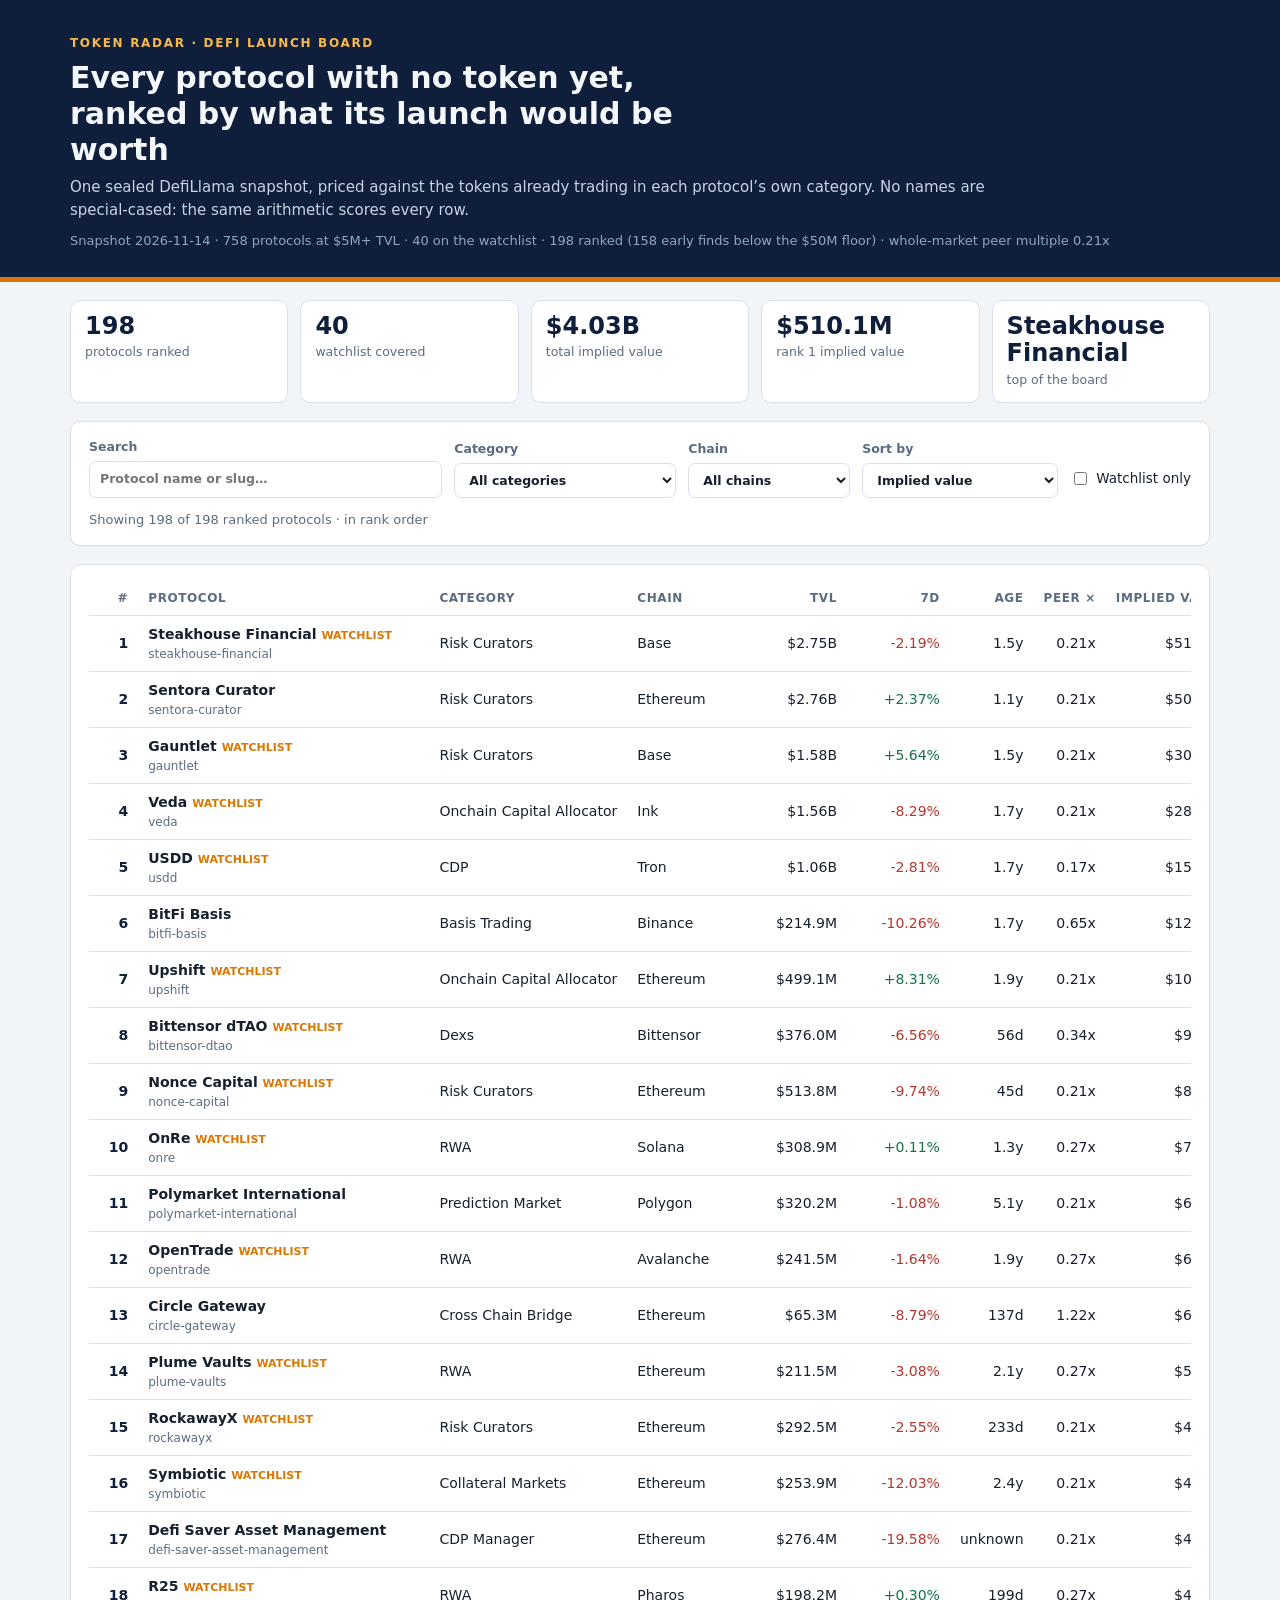
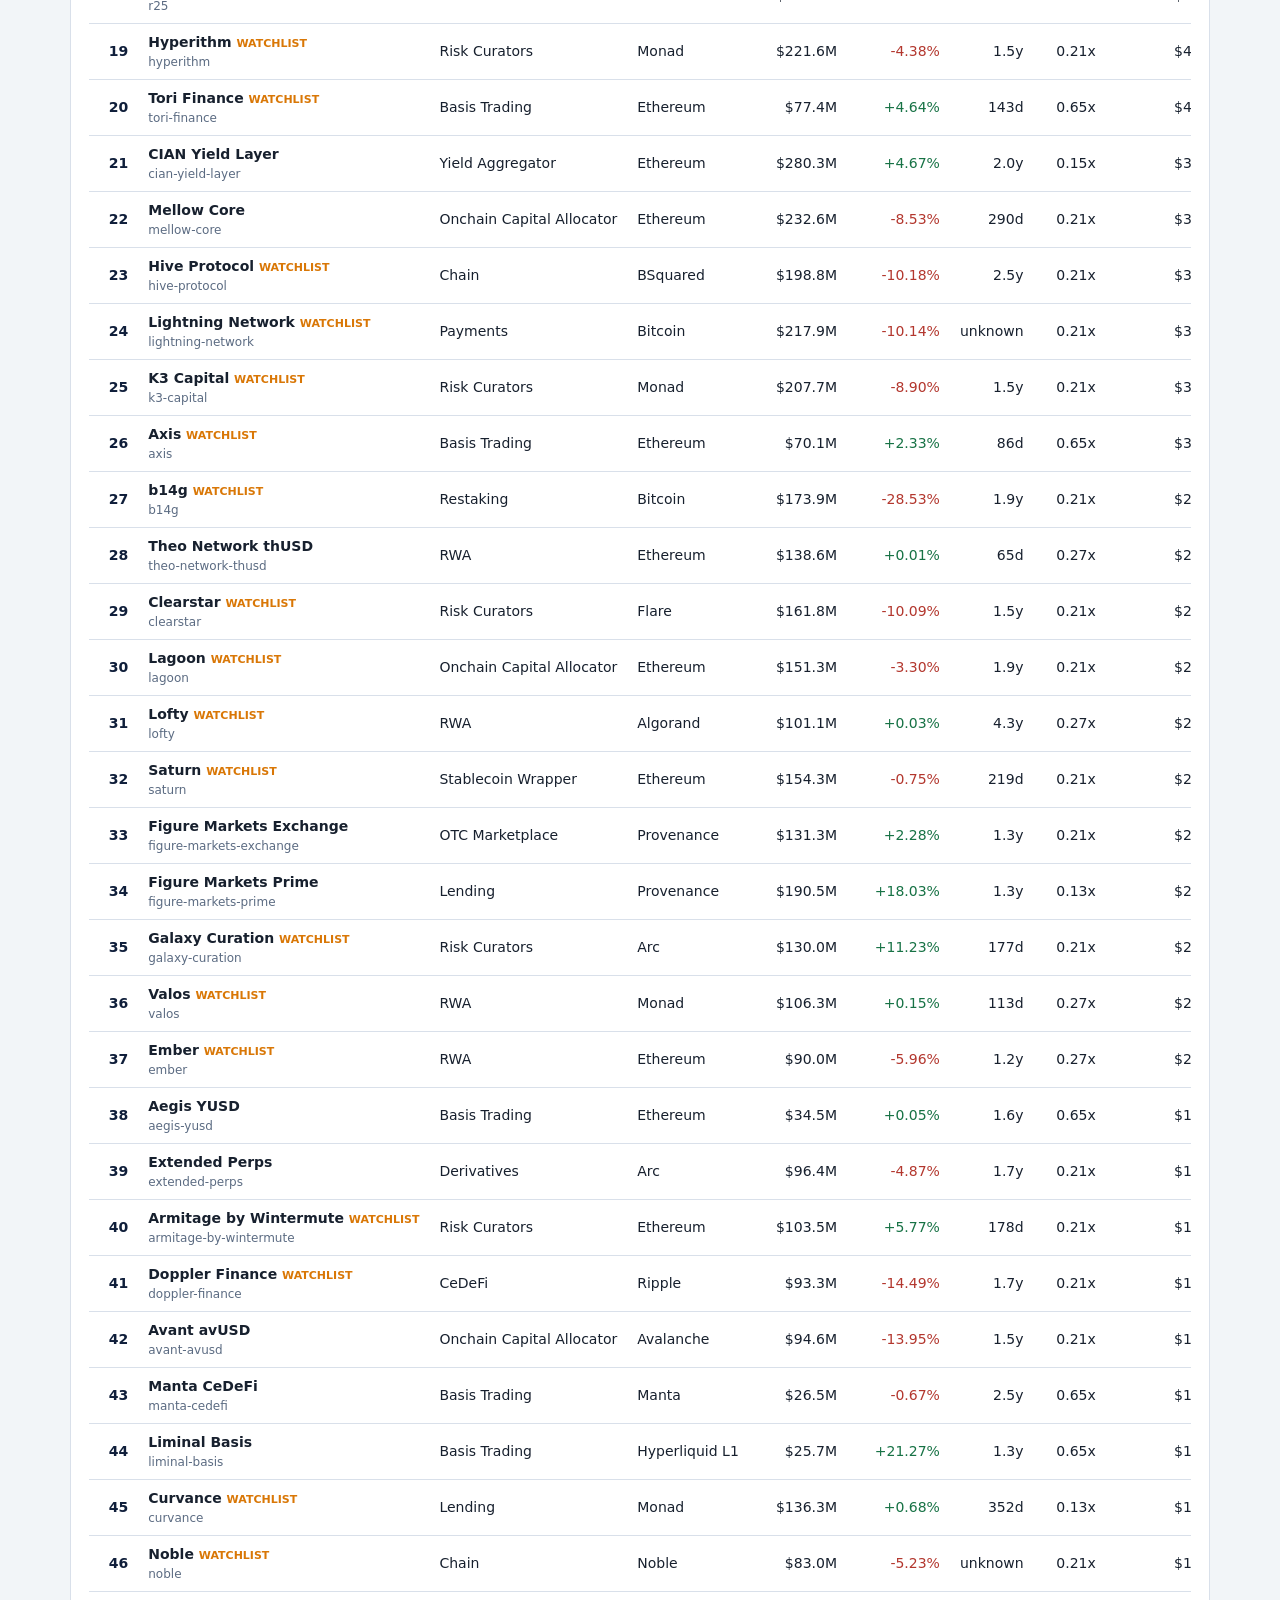
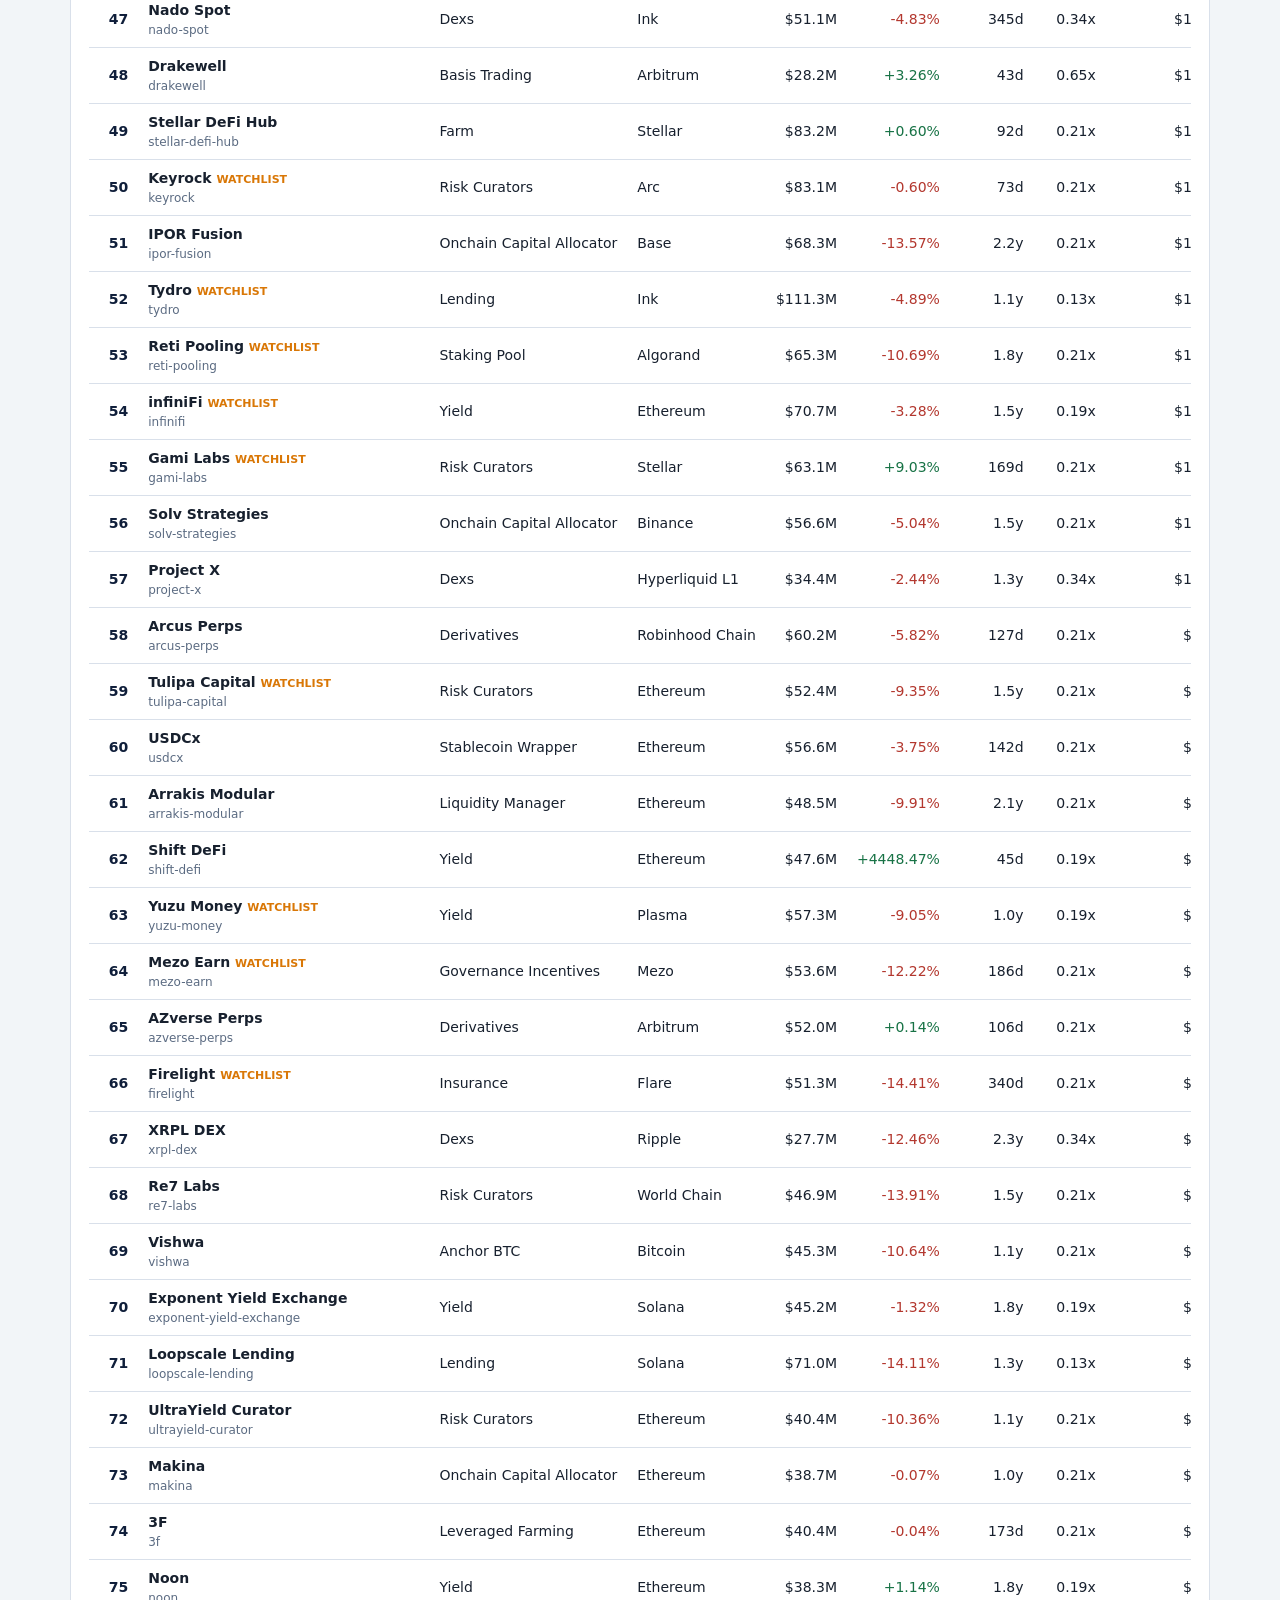
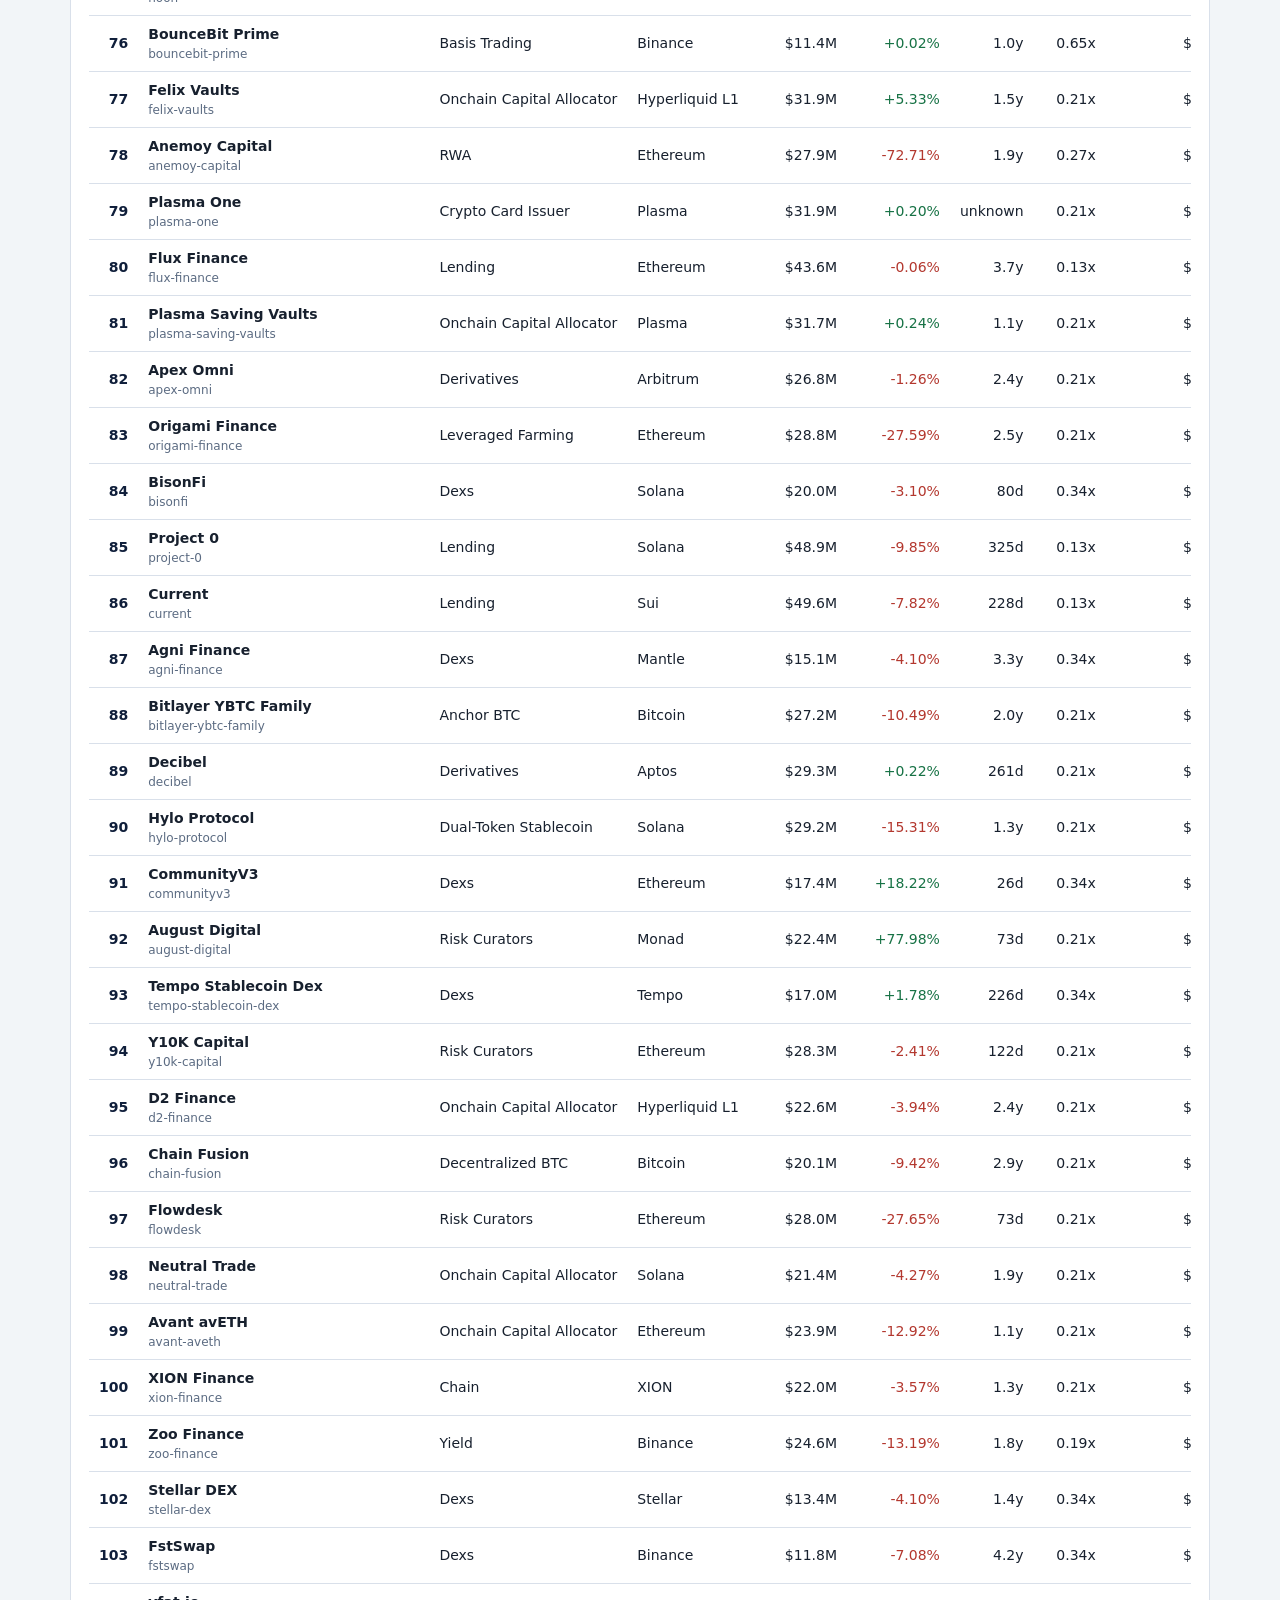
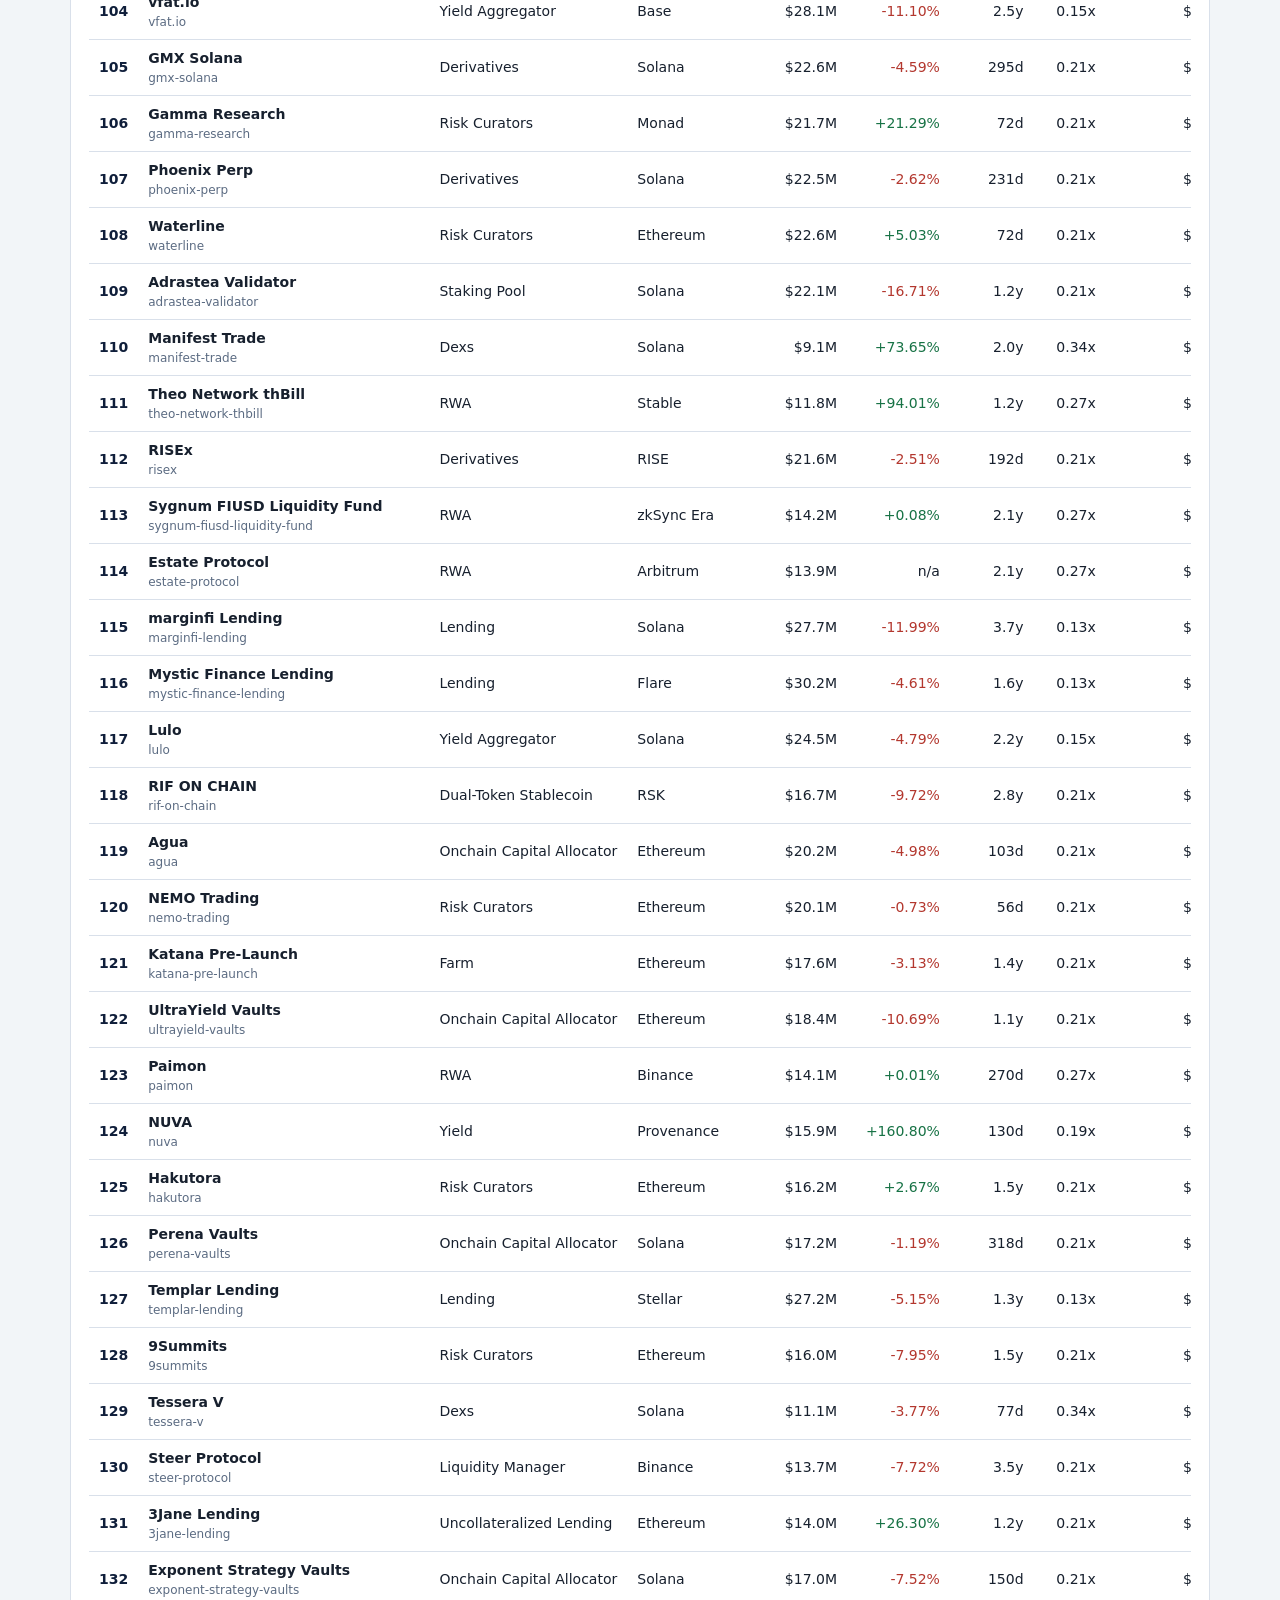
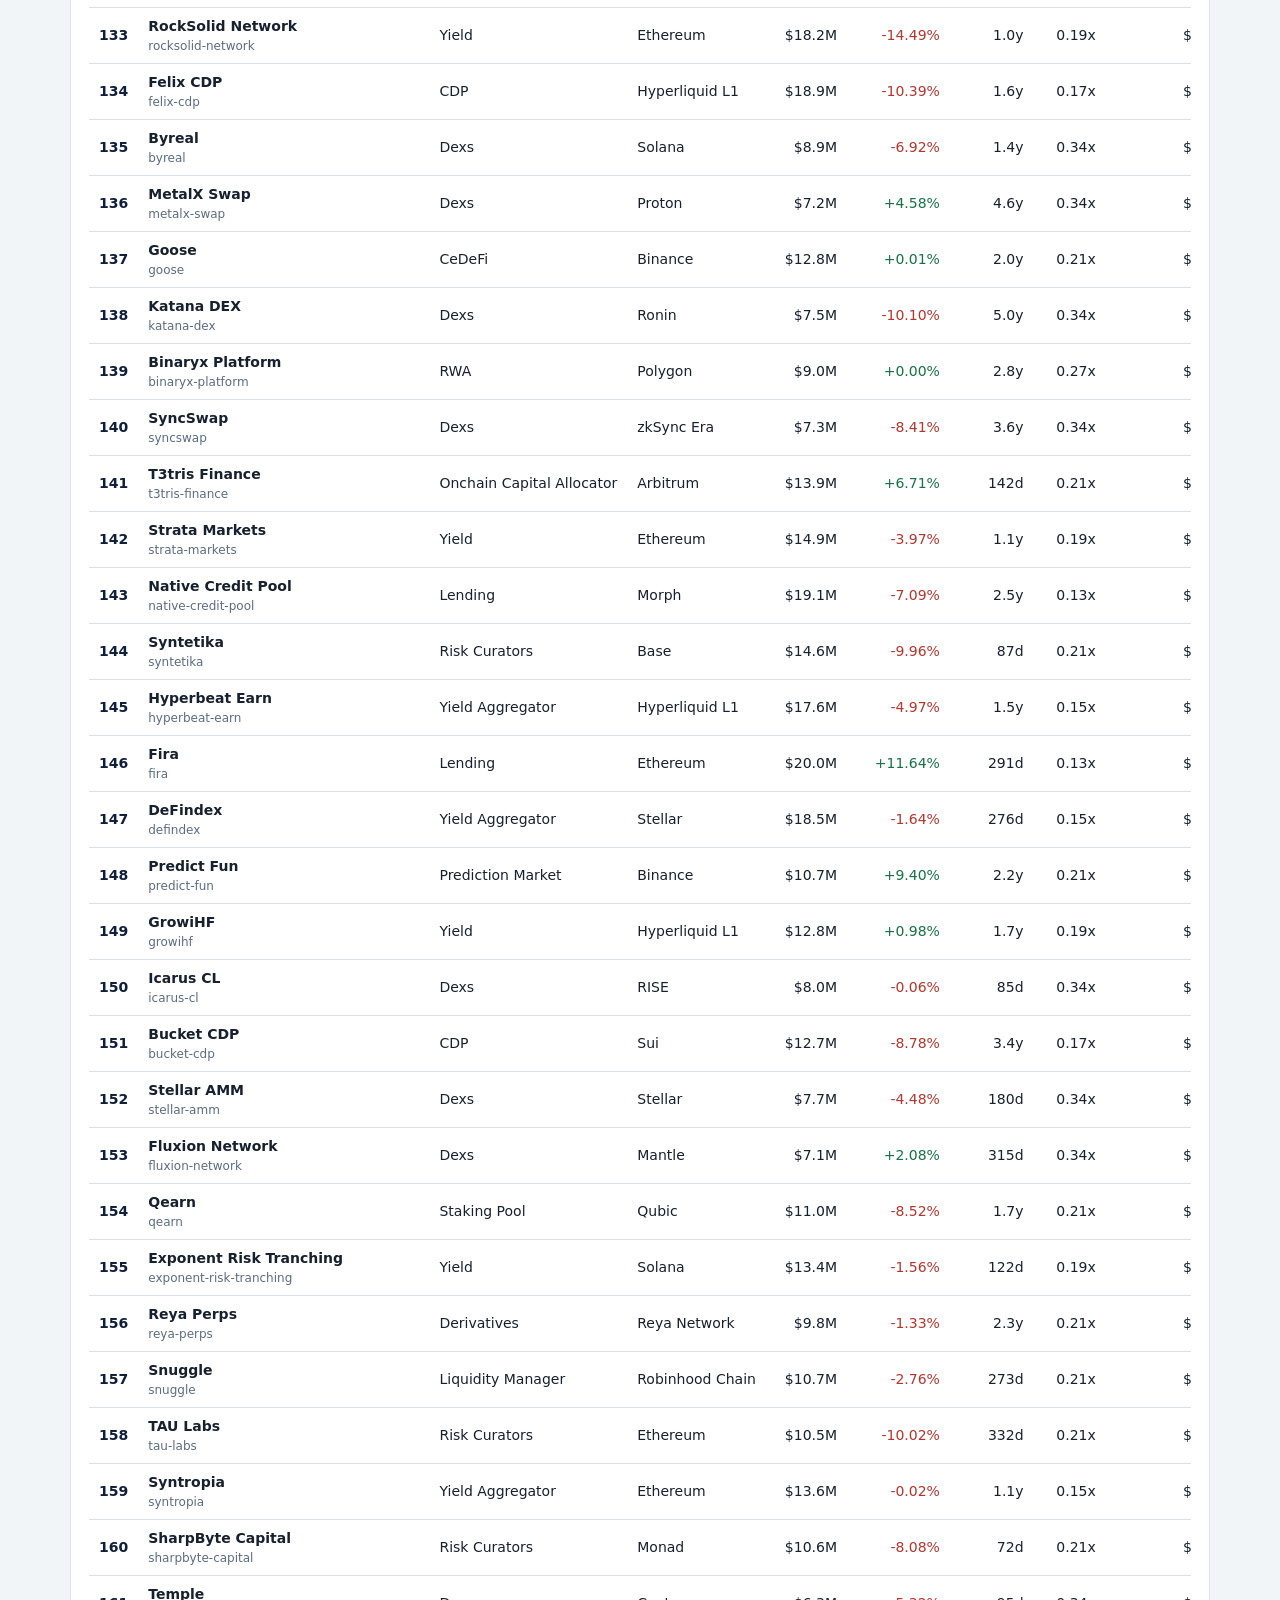
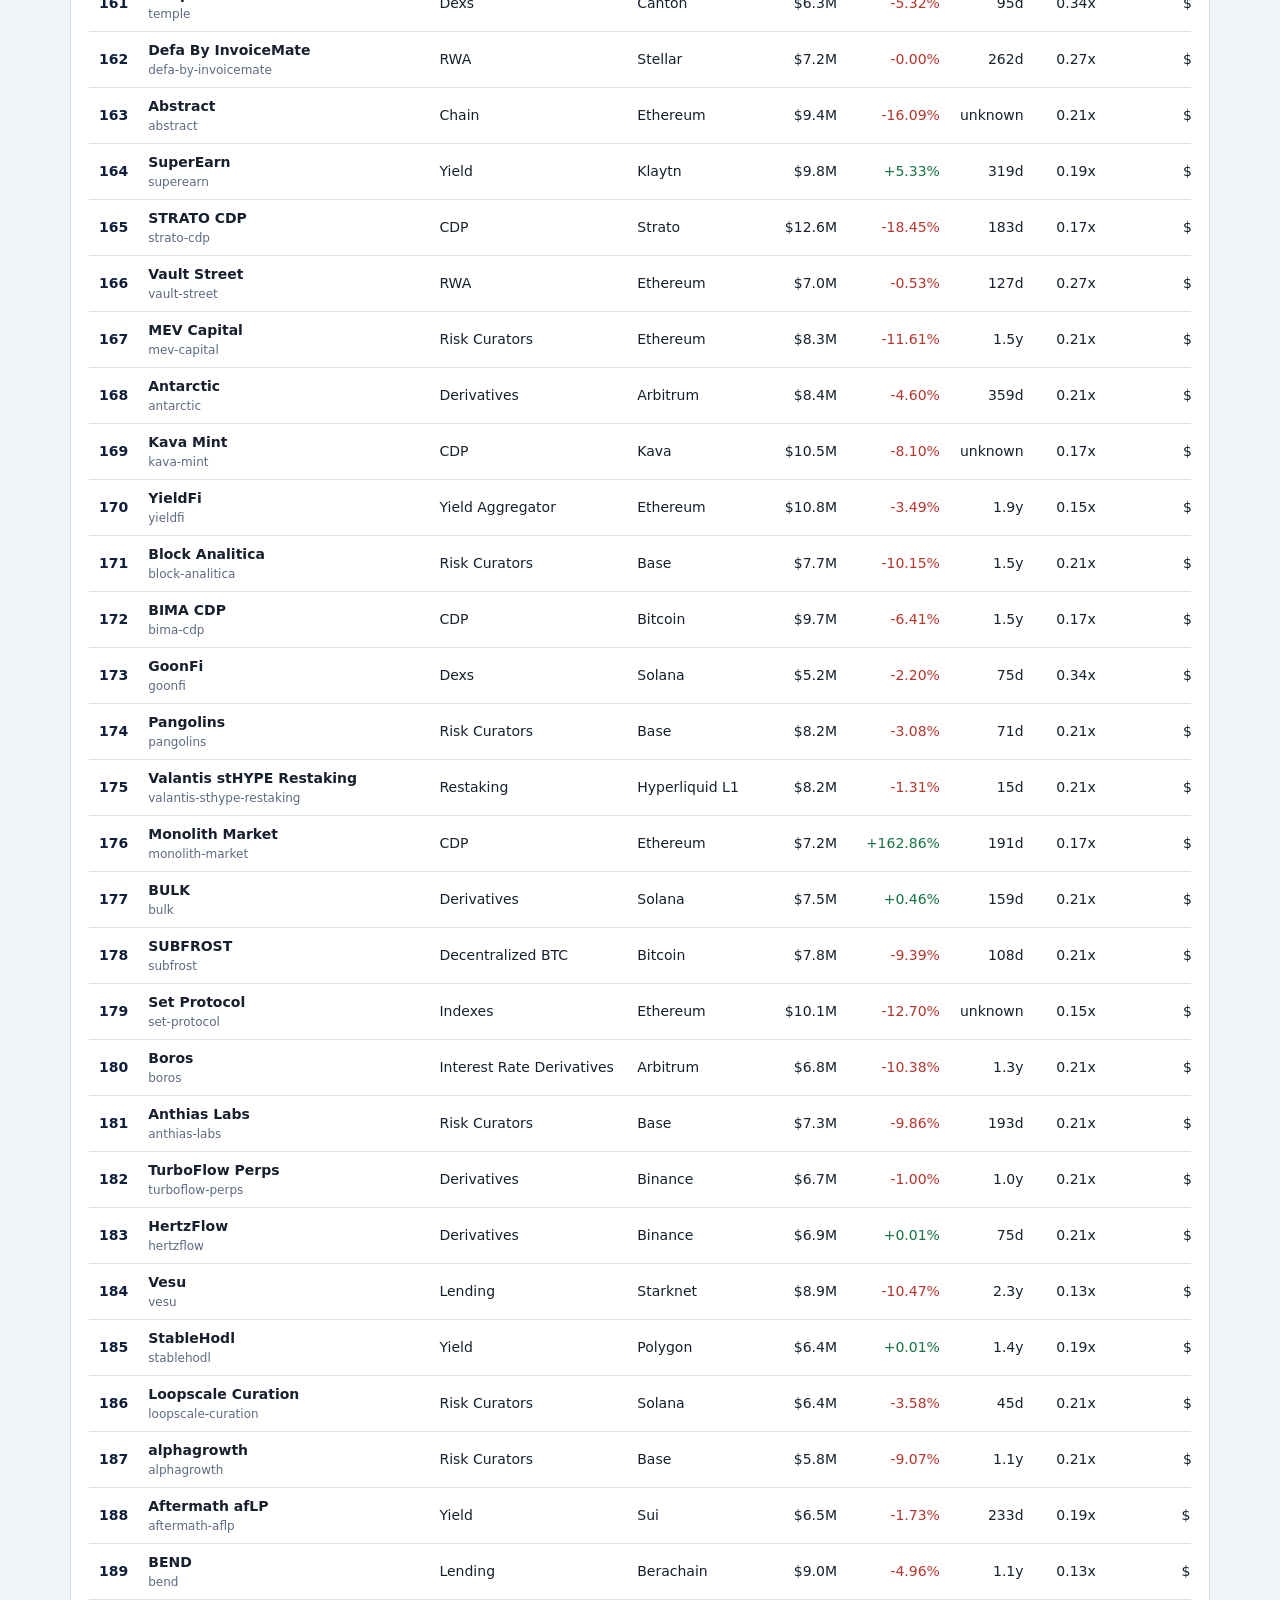
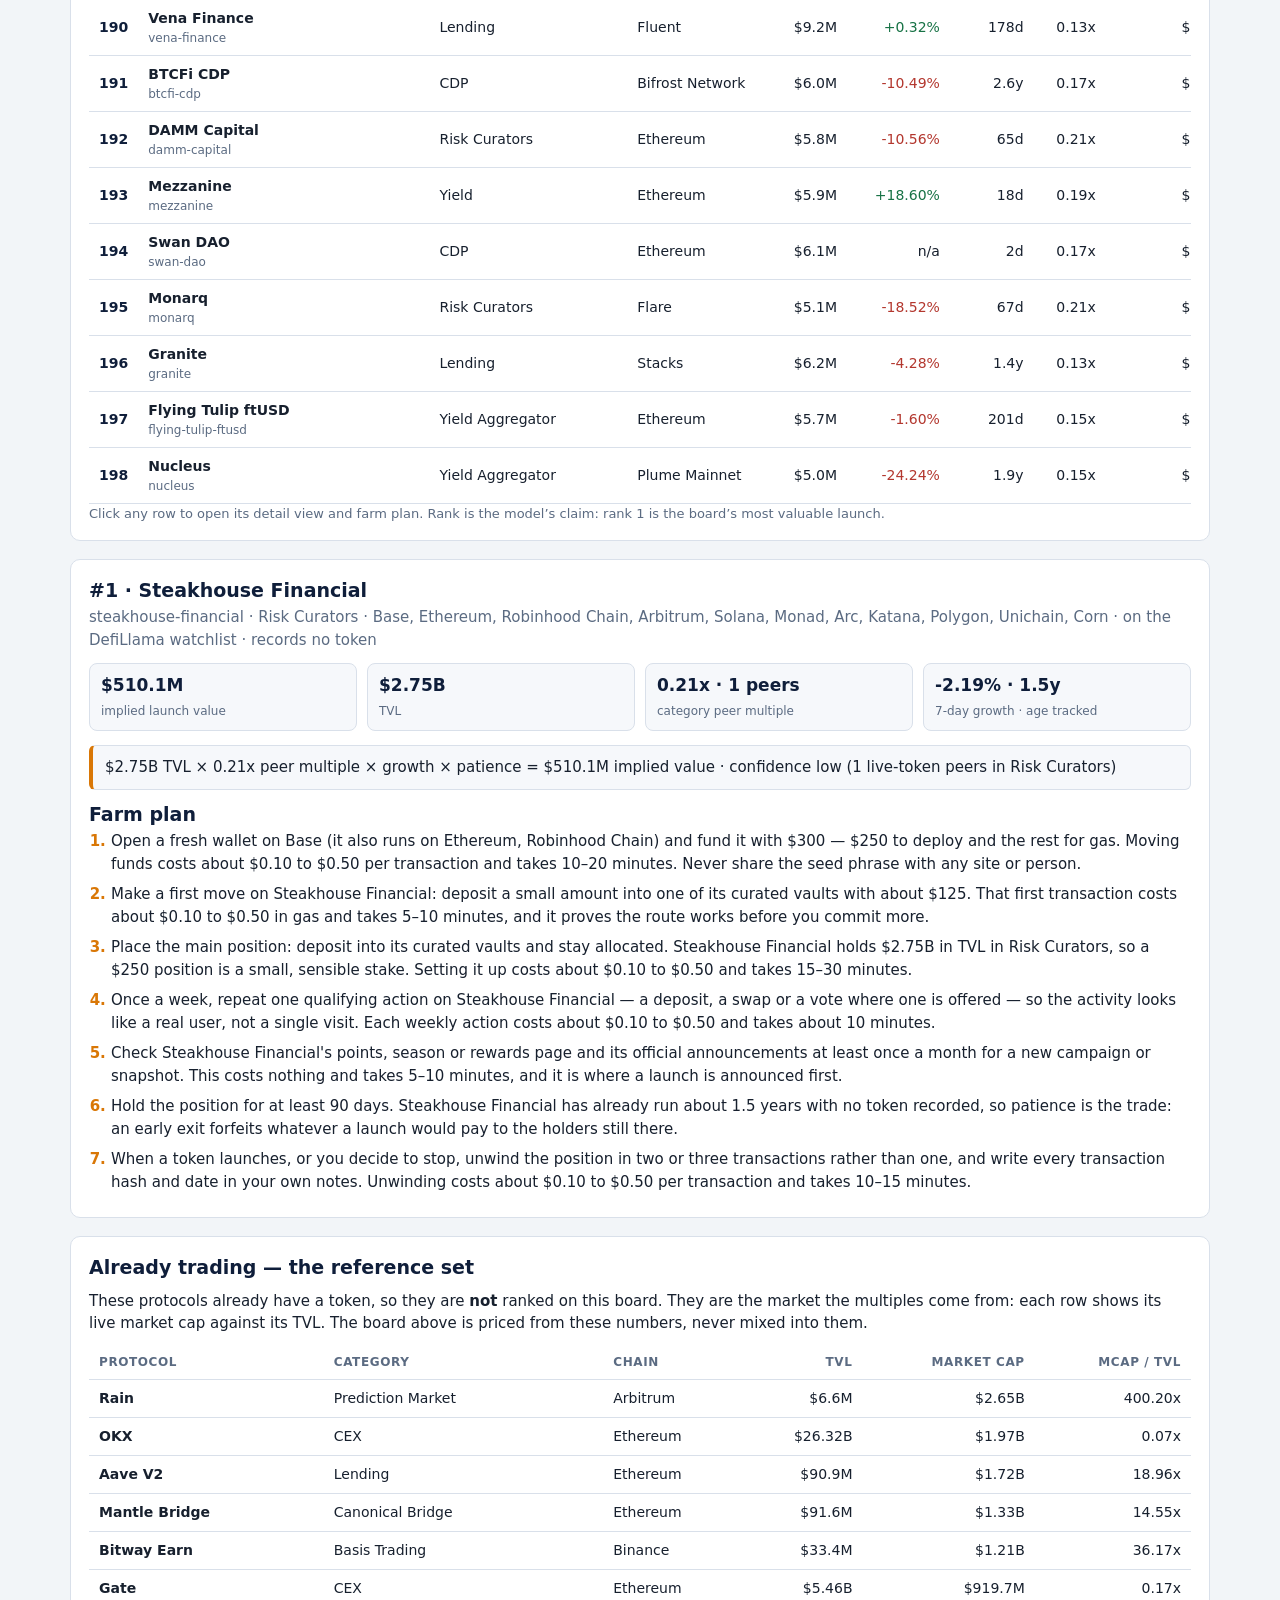
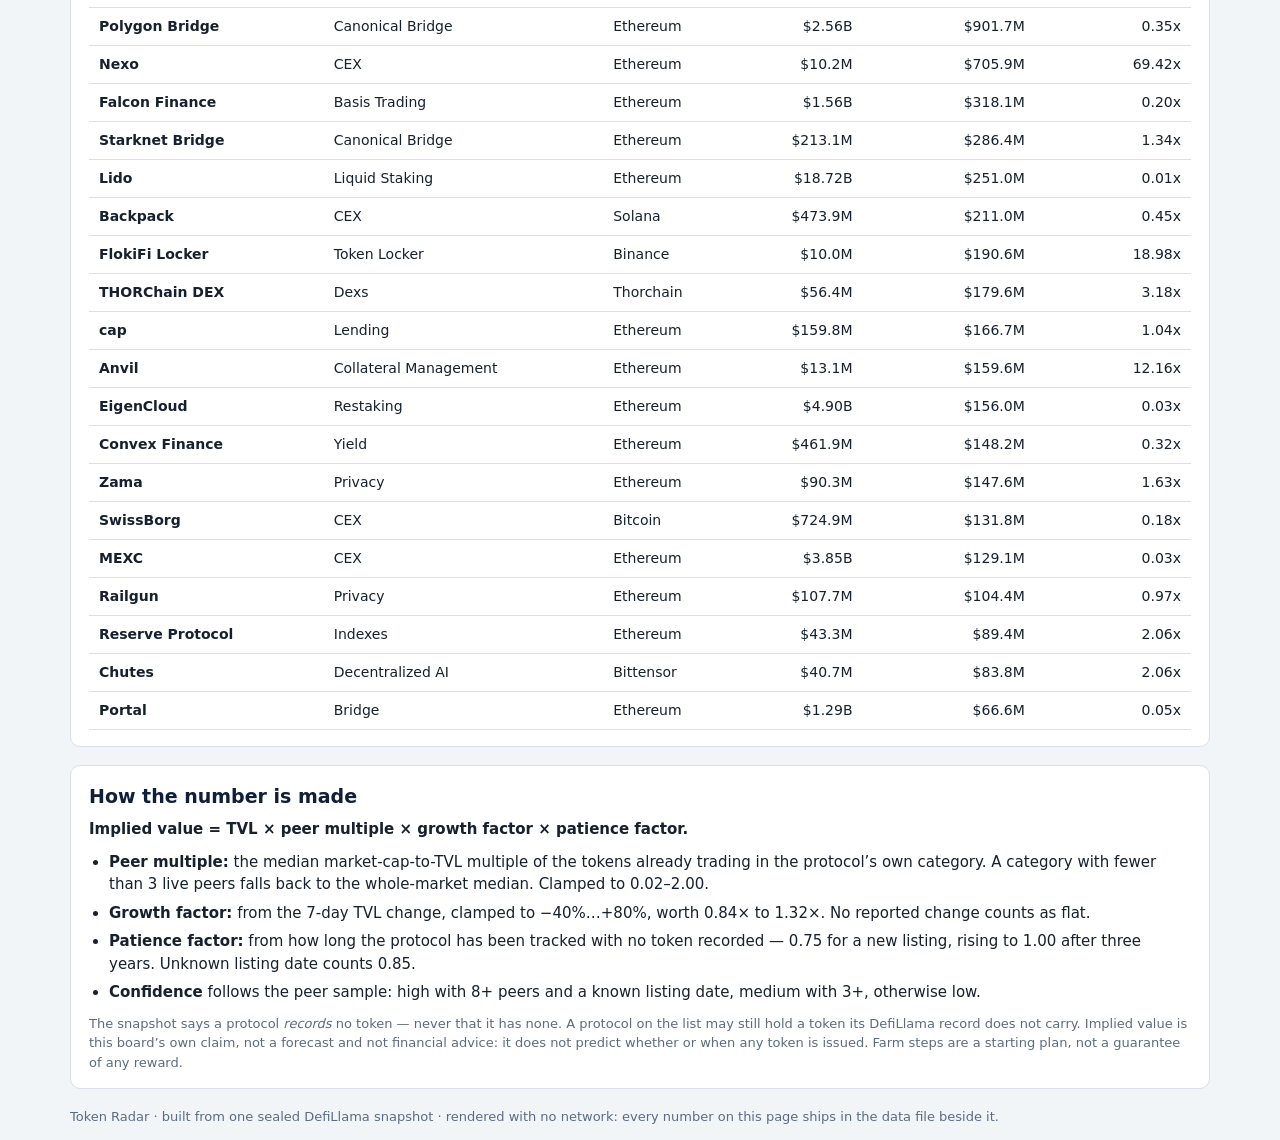
==== dashboard-single.html @ 037629e5 "Token Radar: add single-file dashboard for screenshots Reads the sealed DefiLlama snapshot, prices e" ====
<!doctype html>
<html lang="en">
<head>
<meta charset="utf-8">
<meta name="viewport" content="width=device-width, initial-scale=1">
<title>Token Radar — pre-token protocols ranked by implied launch value</title>
<style>
/* Token Radar: a light, dense, scannable board. One palette, one type scale. */
:root {
  --navy: #0f1e3a;
  --navy-soft: #1b325e;
  --amber: #d97706;
  --amber-soft: #fdf0d8;
  --ink: #17202e;
  --muted: #5b6b82;
  --line: #d9e0ea;
  --bg: #f2f5f8;
  --card: #ffffff;
  --good: #177245;
  --bad: #b3372e;
  --chip: #e8eef5;
}

* { box-sizing: border-box; }
body {
  margin: 0;
  background: var(--bg);
  color: var(--ink);
  font: 15px/1.5 system-ui, -apple-system, "Segoe UI", Roboto, sans-serif;
}
.wrap { max-width: 1180px; margin: 0 auto; padding: 0 20px; }

.top {
  background: var(--navy);
  color: #f4f7fb;
  padding: 34px 0 26px;
  border-bottom: 5px solid var(--amber);
}
.kicker {
  margin: 0 0 8px;
  color: #f5b94c;
  font-size: 12px;
  font-weight: 700;
  letter-spacing: 0.14em;
}
.top h1 { margin: 0 0 8px; font-size: 30px; line-height: 1.2; max-width: 22em; }
.lede { margin: 0 0 10px; color: #c7d3e4; max-width: 62em; }
.meta { margin: 0; color: #93a6c0; font-size: 13px; }

.stats {
  display: grid;
  grid-template-columns: repeat(5, 1fr);
  gap: 12px;
  margin: 18px 0;
}
.stat {
  background: var(--card);
  border: 1px solid var(--line);
  border-radius: 10px;
  padding: 12px 14px;
}
.stat b { display: block; font-size: 24px; line-height: 1.15; color: var(--navy); }
.stat span { color: var(--muted); font-size: 12.5px; }

.panel {
  background: var(--card);
  border: 1px solid var(--line);
  border-radius: 10px;
  padding: 16px 18px;
  margin: 0 0 18px;
}
.panel h2 { margin: 0 0 8px; font-size: 19px; color: var(--navy); }
.panel p { margin: 0 0 10px; }
.panel p:last-child { margin-bottom: 0; }

.controls {
  display: flex;
  flex-wrap: wrap;
  gap: 12px;
  align-items: flex-end;
}
.field { display: flex; flex-direction: column; gap: 4px; font-size: 12.5px; font-weight: 600; color: var(--muted); }
.field.grow { flex: 1 1 220px; }
input[type="search"], select {
  font: inherit;
  color: var(--ink);
  background: #fff;
  border: 1px solid var(--line);
  border-radius: 7px;
  padding: 8px 10px;
}
input[type="search"]:focus, select:focus { outline: 2px solid var(--amber); outline-offset: 1px; }
.check { display: flex; gap: 6px; align-items: center; font-size: 13.5px; padding-bottom: 9px; }
.count { flex-basis: 100%; margin: 0; color: var(--muted); font-size: 13px; }

.table-scroll { overflow-x: auto; }
table { border-collapse: collapse; width: 100%; font-size: 14px; }
th, td { padding: 8px 10px; border-bottom: 1px solid var(--line); text-align: left; white-space: nowrap; }
th { color: var(--muted); font-size: 12px; text-transform: uppercase; letter-spacing: 0.05em; }
th.num, td.num { text-align: right; font-variant-numeric: tabular-nums; }
td.num { font-variant-numeric: tabular-nums; }
tbody tr { cursor: pointer; }
tbody tr:hover { background: #f6f8fb; }
tbody tr.selected { background: var(--amber-soft); }
tbody tr.selected td:first-child { box-shadow: inset 3px 0 0 var(--amber); }
.rank { font-weight: 700; color: var(--navy); }
.name { font-weight: 650; }
.slug { color: var(--muted); font-size: 12px; display: block; }
.watch { color: var(--amber); font-weight: 700; font-size: 11px; }
.up { color: var(--good); }
.down { color: var(--bad); }
.pill {
  display: inline-block;
  padding: 2px 8px;
  border-radius: 20px;
  font-size: 12px;
  font-weight: 650;
  background: var(--chip);
  color: var(--navy-soft);
}
.pill.high { background: #dff0e4; color: var(--good); }
.pill.low { background: #fbe9e7; color: var(--bad); }
.hint { color: var(--muted); font-size: 13px; margin: 12px 0 0; }

.detail h2 { margin-bottom: 2px; }
.detail .sub { color: var(--muted); margin-bottom: 12px; }
.kv {
  display: grid;
  grid-template-columns: repeat(4, 1fr);
  gap: 10px;
  margin: 0 0 14px;
}
.kv div { background: #f6f8fb; border: 1px solid var(--line); border-radius: 8px; padding: 9px 11px; }
.kv b { display: block; font-size: 17px; color: var(--navy); }
.kv span { color: var(--muted); font-size: 12px; }
.steps { margin: 0; padding-left: 22px; }
.steps li { margin: 0 0 8px; }
.steps li::marker { font-weight: 700; color: var(--amber); }
.formula {
  background: #f6f8fb;
  border: 1px solid var(--line);
  border-left: 4px solid var(--amber);
  border-radius: 6px;
  padding: 10px 12px;
  font-variant-numeric: tabular-nums;
}
.method ul { margin: 0 0 10px; padding-left: 20px; }
.method li { margin-bottom: 6px; }
.fine { color: var(--muted); font-size: 13px; }
footer { padding: 6px 0 26px; }
.empty { padding: 22px 0; text-align: center; color: var(--muted); }

@media (max-width: 760px) {
  .stats { grid-template-columns: repeat(2, 1fr); }
  .kv { grid-template-columns: repeat(2, 1fr); }
  .top h1 { font-size: 23px; }
}

</style>
</head>
<body>
<header class="top">
  <div class="wrap">
    <p class="kicker">TOKEN RADAR &middot; DEFI LAUNCH BOARD</p>
    <h1>Every protocol with no token yet, ranked by what its launch would be worth</h1>
    <p class="lede">One sealed DefiLlama snapshot, priced against the tokens already trading in each
    protocol&rsquo;s own category. No names are special-cased: the same arithmetic scores every row.</p>
    <p class="meta" id="meta-line">Loading the snapshot&hellip;</p>
  </div>
</header>

<main class="wrap">
  <section class="stats" id="stats" aria-label="Board summary"></section>

  <section class="panel controls" aria-label="Filter and sort the board">
    <label class="field grow">Search
      <input id="q" type="search" placeholder="Protocol name or slug&hellip;" autocomplete="off">
    </label>
    <label class="field">Category
      <select id="category"><option value="all">All categories</option></select>
    </label>
    <label class="field">Chain
      <select id="chain"><option value="all">All chains</option></select>
    </label>
    <label class="field">Sort by
      <select id="sort">
        <option value="implied">Implied value</option>
        <option value="tvl">TVL</option>
        <option value="growth">7-day growth</option>
        <option value="age">Age (tracked longest)</option>
        <option value="multiple">Peer multiple</option>
      </select>
    </label>
    <label class="check"><input id="watchlist-only" type="checkbox"> Watchlist only</label>
    <p class="count" id="count-line"></p>
  </section>

  <section class="panel">
    <div class="table-scroll">
      <table id="board">
        <thead>
          <tr>
            <th class="num">#</th>
            <th>Protocol</th>
            <th>Category</th>
            <th>Chain</th>
            <th class="num">TVL</th>
            <th class="num">7d</th>
            <th class="num">Age</th>
            <th class="num">Peer &times;</th>
            <th class="num">Implied value</th>
            <th>Confidence</th>
          </tr>
        </thead>
        <tbody id="board-body"></tbody>
      </table>
    </div>
    <p class="hint">Click any row to open its detail view and farm plan. Rank is the model&rsquo;s claim:
    rank 1 is the board&rsquo;s most valuable launch.</p>
  </section>

  <section class="panel detail" id="detail" aria-label="Protocol detail"></section>

  <section class="panel">
    <h2>Already trading &mdash; the reference set</h2>
    <p>These protocols already have a token, so they are <strong>not</strong> ranked on this board.
    They are the market the multiples come from: each row shows its live market cap against its TVL.
    The board above is priced from these numbers, never mixed into them.</p>
    <div class="table-scroll">
      <table id="live">
        <thead>
          <tr>
            <th>Protocol</th>
            <th>Category</th>
            <th>Chain</th>
            <th class="num">TVL</th>
            <th class="num">Market cap</th>
            <th class="num">Mcap / TVL</th>
          </tr>
        </thead>
        <tbody id="live-body"></tbody>
      </table>
    </div>
  </section>

  <section class="panel method">
    <h2>How the number is made</h2>
    <p><strong>Implied value = TVL &times; peer multiple &times; growth factor &times; patience factor.</strong></p>
    <ul>
      <li><strong>Peer multiple:</strong> the median market-cap-to-TVL multiple of the tokens already
      trading in the protocol&rsquo;s own category. A category with fewer than 3 live peers falls back
      to the whole-market median. Clamped to 0.02&ndash;2.00.</li>
      <li><strong>Growth factor:</strong> from the 7-day TVL change, clamped to &minus;40%…+80%,
      worth 0.84&times; to 1.32&times;. No reported change counts as flat.</li>
      <li><strong>Patience factor:</strong> from how long the protocol has been tracked with no token
      recorded — 0.75 for a new listing, rising to 1.00 after three years. Unknown listing date counts 0.85.</li>
      <li><strong>Confidence</strong> follows the peer sample: high with 8+ peers and a known listing
      date, medium with 3+, otherwise low.</li>
    </ul>
    <p class="fine">The snapshot says a protocol <em>records</em> no token — never that it has none.
    A protocol on the list may still hold a token its DefiLlama record does not carry. Implied value is
    this board&rsquo;s own claim, not a forecast and not financial advice: it does not predict whether
    or when any token is issued. Farm steps are a starting plan, not a guarantee of any reward.</p>
  </section>
</main>

<footer class="wrap fine">
  <p>Token Radar &middot; built from one sealed DefiLlama snapshot &middot; rendered with no network:
  every number on this page ships in the data file beside it.</p>
</footer>

<script>
window.RADAR = {"meta":{"as_of":"2026-11-14","floor_usd":50000000,"protocols_total":758,"watchlist_total":40,"rows_total":198,"early_total":158,"live_total":25,"total_implied_usd":4031969779,"global_multiple":0.2138},"rows":[{"slug":"steakhouse-financial","name":"Steakhouse Financial","implied_value_usd":510088864,"category":"Risk Curators","chain":"Base","chains":["Base","Ethereum","Robinhood Chain","Arbitrum","Solana","Monad","Arc","Katana","Polygon","Unichain","Corn"],"tvl_usd":2753981495,"change_7d":-2.1935,"age_days":543,"peer_multiple":0.2138,"peer_count":1,"confidence":"low","on_watchlist":true,"status":"pre-token","rank":1,"farm_steps":["Open a fresh wallet on Base (it also runs on Ethereum, Robinhood Chain) and fund it with $300 — $250 to deploy and the rest for gas. Moving funds costs about $0.10 to $0.50 per transaction and takes 10–20 minutes. Never share the seed phrase with any site or person.","Make a first move on Steakhouse Financial: deposit a small amount into one of its curated vaults with about $125. That first transaction costs about $0.10 to $0.50 in gas and takes 5–10 minutes, and it proves the route works before you commit more.","Place the main position: deposit into its curated vaults and stay allocated. Steakhouse Financial holds $2.75B in TVL in Risk Curators, so a $250 position is a small, sensible stake. Setting it up costs about $0.10 to $0.50 and takes 15–30 minutes.","Once a week, repeat one qualifying action on Steakhouse Financial — a deposit, a swap or a vote where one is offered — so the activity looks like a real user, not a single visit. Each weekly action costs about $0.10 to $0.50 and takes about 10 minutes.","Check Steakhouse Financial's points, season or rewards page and its official announcements at least once a month for a new campaign or snapshot. This costs nothing and takes 5–10 minutes, and it is where a launch is announced first.","Hold the position for at least 90 days. Steakhouse Financial has already run about 1.5 years with no token recorded, so patience is the trade: an early exit forfeits whatever a launch would pay to the holders still there.","When a token launches, or you decide to stop, unwind the position in two or three transactions rather than one, and write every transaction hash and date in your own notes. Unwinding costs about $0.10 to $0.50 per transaction and takes 10–15 minutes."]},{"slug":"sentora-curator","name":"Sentora Curator","implied_value_usd":501676554,"category":"Risk Curators","chain":"Ethereum","chains":["Ethereum","Ink","Solana","Tempo"],"tvl_usd":2757585593,"change_7d":2.3672,"age_days":407,"peer_multiple":0.2138,"peer_count":1,"confidence":"low","on_watchlist":false,"status":"pre-token","rank":2,"farm_steps":["Open a fresh wallet on Ethereum (it also runs on Ink, Solana) and fund it with $300 — $250 to deploy and the rest for gas. Moving funds costs about $3 to $9 per transaction and takes 10–20 minutes. Never share the seed phrase with any site or person.","Make a first move on Sentora Curator: deposit a small amount into one of its curated vaults with about $125. That first transaction costs about $3 to $9 in gas and takes 5–10 minutes, and it proves the route works before you commit more.","Place the main position: deposit into its curated vaults and stay allocated. Sentora Curator holds $2.76B in TVL in Risk Curators, so a $250 position is a small, sensible stake. Setting it up costs about $3 to $9 and takes 15–30 minutes.","Once a week, repeat one qualifying action on Sentora Curator — a deposit, a swap or a vote where one is offered — so the activity looks like a real user, not a single visit. Each weekly action costs about $3 to $9 and takes about 10 minutes.","Check Sentora Curator's points, season or rewards page and its official announcements at least once a month for a new campaign or snapshot. This costs nothing and takes 5–10 minutes, and it is where a launch is announced first.","Hold the position for at least 90 days. Sentora Curator has already run about 1.1 years with no token recorded, so patience is the trade: an early exit forfeits whatever a launch would pay to the holders still there.","When a token launches, or you decide to stop, unwind the position in two or three transactions rather than one, and write every transaction hash and date in your own notes. Unwinding costs about $3 to $9 per transaction and takes 10–15 minutes."]},{"slug":"gauntlet","name":"Gauntlet","implied_value_usd":301460113,"category":"Risk Curators","chain":"Base","chains":["Base","Binance","Ethereum","Arbitrum","Stable","Morph","Solana","Hyperliquid L1","Polygon","Optimism","Unichain","Katana","Arc","Tempo"],"tvl_usd":1577685462,"change_7d":5.645,"age_days":543,"peer_multiple":0.2138,"peer_count":1,"confidence":"low","on_watchlist":true,"status":"pre-token","rank":3,"farm_steps":["Open a fresh wallet on Base (it also runs on Binance, Ethereum) and fund it with $300 — $250 to deploy and the rest for gas. Moving funds costs about $0.10 to $0.50 per transaction and takes 10–20 minutes. Never share the seed phrase with any site or person.","Make a first move on Gauntlet: deposit a small amount into one of its curated vaults with about $125. That first transaction costs about $0.10 to $0.50 in gas and takes 5–10 minutes, and it proves the route works before you commit more.","Place the main position: deposit into its curated vaults and stay allocated. Gauntlet holds $1.58B in TVL in Risk Curators, so a $250 position is a small, sensible stake. Setting it up costs about $0.10 to $0.50 and takes 15–30 minutes.","Once a week, repeat one qualifying action on Gauntlet — a deposit, a swap or a vote where one is offered — so the activity looks like a real user, not a single visit. Each weekly action costs about $0.10 to $0.50 and takes about 10 minutes.","Check Gauntlet's points, season or rewards page and its official announcements at least once a month for a new campaign or snapshot. This costs nothing and takes 5–10 minutes, and it is where a launch is announced first.","Hold the position for at least 90 days. Gauntlet has already run about 1.5 years with no token recorded, so patience is the trade: an early exit forfeits whatever a launch would pay to the holders still there.","When a token launches, or you decide to stop, unwind the position in two or three transactions rather than one, and write every transaction hash and date in your own notes. Unwinding costs about $0.10 to $0.50 per transaction and takes 10–15 minutes."]},{"slug":"veda","name":"Veda","implied_value_usd":289016847,"category":"Onchain Capital Allocator","chain":"Ink","chains":["Ink","Ethereum","Optimism","Monad","Plasma","Hyperliquid L1","Arbitrum","Base","Berachain","Sonic","Binance","BOB","Scroll"],"tvl_usd":1563415482,"change_7d":-8.2898,"age_days":632,"peer_multiple":0.2138,"peer_count":2,"confidence":"low","on_watchlist":true,"status":"pre-token","rank":4,"farm_steps":["Open a fresh wallet on Ink (it also runs on Ethereum, Optimism) and fund it with $300 — $250 to deploy and the rest for gas. Moving funds costs about $0.50 to $2 per transaction and takes 10–20 minutes. Never share the seed phrase with any site or person.","Make a first move on Veda: allocate a small amount to one of its vaults with about $125. That first transaction costs about $0.50 to $2 in gas and takes 5–10 minutes, and it proves the route works before you commit more.","Place the main position: allocate to its vaults and keep the capital working. Veda holds $1.56B in TVL in Onchain Capital Allocator, so a $250 position is a small, sensible stake. Setting it up costs about $0.50 to $2 and takes 15–30 minutes.","Once a week, repeat one qualifying action on Veda — a deposit, a swap or a vote where one is offered — so the activity looks like a real user, not a single visit. Each weekly action costs about $0.50 to $2 and takes about 10 minutes.","Check Veda's points, season or rewards page and its official announcements at least once a month for a new campaign or snapshot. This costs nothing and takes 5–10 minutes, and it is where a launch is announced first.","Hold the position for at least 90 days. Veda has already run about 1.7 years with no token recorded, so patience is the trade: an early exit forfeits whatever a launch would pay to the holders still there.","When a token launches, or you decide to stop, unwind the position in two or three transactions rather than one, and write every transaction hash and date in your own notes. Unwinding costs about $0.50 to $2 per transaction and takes 10–15 minutes."]},{"slug":"usdd","name":"USDD","implied_value_usd":156653423,"category":"CDP","chain":"Tron","chains":["Tron","Ethereum","Binance"],"tvl_usd":1055793606,"change_7d":-2.8062,"age_days":611,"peer_multiple":0.1687,"peer_count":3,"confidence":"medium","on_watchlist":true,"status":"pre-token","rank":5,"farm_steps":["Open a fresh wallet on Tron (it also runs on Ethereum, Binance) and fund it with $300 — $250 to deploy and the rest for gas. Moving funds costs about $1 to $3 per transaction and takes 10–20 minutes. Never share the seed phrase with any site or person.","Make a first move on USDD: lock a small amount of collateral and mint its stable asset with about $125. That first transaction costs about $1 to $3 in gas and takes 5–10 minutes, and it proves the route works before you commit more.","Place the main position: lock collateral, mint its stable asset and keep the position safely over-collateralised. USDD holds $1.06B in TVL in CDP, so a $250 position is a small, sensible stake. Setting it up costs about $1 to $3 and takes 15–30 minutes.","Once a week, repeat one qualifying action on USDD — a deposit, a swap or a vote where one is offered — so the activity looks like a real user, not a single visit. Each weekly action costs about $1 to $3 and takes about 10 minutes.","Check USDD's points, season or rewards page and its official announcements at least once a month for a new campaign or snapshot. This costs nothing and takes 5–10 minutes, and it is where a launch is announced first.","Hold the position for at least 90 days. USDD has already run about 1.7 years with no token recorded, so patience is the trade: an early exit forfeits whatever a launch would pay to the holders still there.","When a token launches, or you decide to stop, unwind the position in two or three transactions rather than one, and write every transaction hash and date in your own notes. Unwinding costs about $1 to $3 per transaction and takes 10–15 minutes."]},{"slug":"bitfi-basis","name":"BitFi Basis","implied_value_usd":120810659,"category":"Basis Trading","chain":"Binance","chains":["Binance","Ethereum","Base","Pharos","Hemi","Bitlayer","CORE"],"tvl_usd":214934379,"change_7d":-10.2604,"age_days":638,"peer_multiple":0.6544,"peer_count":7,"confidence":"medium","on_watchlist":false,"status":"pre-token","rank":6,"farm_steps":["Open a fresh wallet on Binance (it also runs on Ethereum, Base) and fund it with $200 — $150 to deploy and the rest for gas. Moving funds costs about $0.50 to $2 per transaction and takes 10–20 minutes. Never share the seed phrase with any site or person.","Make a first move on BitFi Basis: deposit a small amount into its basis vault with about $75. That first transaction costs about $0.50 to $2 in gas and takes 5–10 minutes, and it proves the route works before you commit more.","Place the main position: hold a position in its basis vault through funding cycles. BitFi Basis holds $215M in TVL in Basis Trading, so a $150 position is a small, sensible stake. Setting it up costs about $0.50 to $2 and takes 15–30 minutes.","Once a week, repeat one qualifying action on BitFi Basis — a deposit, a swap or a vote where one is offered — so the activity looks like a real user, not a single visit. Each weekly action costs about $0.50 to $2 and takes about 10 minutes.","Check BitFi Basis's points, season or rewards page and its official announcements at least once a month for a new campaign or snapshot. This costs nothing and takes 5–10 minutes, and it is where a launch is announced first.","Hold the position for at least 90 days. BitFi Basis has already run about 1.7 years with no token recorded, so patience is the trade: an early exit forfeits whatever a launch would pay to the holders still there.","When a token launches, or you decide to stop, unwind the position in two or three transactions rather than one, and write every transaction hash and date in your own notes. Unwinding costs about $0.50 to $2 per transaction and takes 10–15 minutes."]},{"slug":"upshift","name":"Upshift","implied_value_usd":100562133,"category":"Onchain Capital Allocator","chain":"Ethereum","chains":["Ethereum","Stellar","Flare","Monad","Hyperliquid L1","Avalanche","Solana","Fluent","Base","Citrea","Sui","Plasma","Binance","Mezo","Ink"],"tvl_usd":499083733,"change_7d":8.3117,"age_days":710,"peer_multiple":0.2138,"peer_count":2,"confidence":"low","on_watchlist":true,"status":"pre-token","rank":7,"farm_steps":["Open a fresh wallet on Ethereum (it also runs on Stellar, Flare) and fund it with $200 — $150 to deploy and the rest for gas. Moving funds costs about $3 to $9 per transaction and takes 10–20 minutes. Never share the seed phrase with any site or person.","Make a first move on Upshift: allocate a small amount to one of its vaults with about $75. That first transaction costs about $3 to $9 in gas and takes 5–10 minutes, and it proves the route works before you commit more.","Place the main position: allocate to its vaults and keep the capital working. Upshift holds $499M in TVL in Onchain Capital Allocator, so a $150 position is a small, sensible stake. Setting it up costs about $3 to $9 and takes 15–30 minutes.","Once a week, repeat one qualifying action on Upshift — a deposit, a swap or a vote where one is offered — so the activity looks like a real user, not a single visit. Each weekly action costs about $3 to $9 and takes about 10 minutes.","Check Upshift's points, season or rewards page and its official announcements at least once a month for a new campaign or snapshot. This costs nothing and takes 5–10 minutes, and it is where a launch is announced first.","Hold the position for at least 90 days. Upshift has already run about 1.9 years with no token recorded, so patience is the trade: an early exit forfeits whatever a launch would pay to the holders still there.","When a token launches, or you decide to stop, unwind the position in two or three transactions rather than one, and write every transaction hash and date in your own notes. Unwinding costs about $3 to $9 per transaction and takes 10–15 minutes."]},{"slug":"bittensor-dtao","name":"Bittensor dTAO","implied_value_usd":95642679,"category":"Dexs","chain":"Bittensor","chains":["Bittensor"],"tvl_usd":376026255,"change_7d":-6.5592,"age_days":56,"peer_multiple":0.3424,"peer_count":11,"confidence":"high","on_watchlist":true,"status":"pre-token","rank":8,"farm_steps":["Open a fresh wallet on Bittensor and fund it with $200 — $150 to deploy and the rest for gas. Moving funds costs about $0.50 to $2 per transaction and takes 10–20 minutes. Never share the seed phrase with any site or person.","Make a first move on Bittensor dTAO: swap a small amount through its pools with about $75. That first transaction costs about $0.50 to $2 in gas and takes 5–10 minutes, and it proves the route works before you commit more.","Place the main position: provide liquidity to its deepest pool and keep the position in range. Bittensor dTAO holds $376M in TVL in Dexs, so a $150 position is a small, sensible stake. Setting it up costs about $0.50 to $2 and takes 15–30 minutes.","Once a week, repeat one qualifying action on Bittensor dTAO — a deposit, a swap or a vote where one is offered — so the activity looks like a real user, not a single visit. Each weekly action costs about $0.50 to $2 and takes about 10 minutes.","Check Bittensor dTAO's points, season or rewards page and its official announcements at least once a month for a new campaign or snapshot. This costs nothing and takes 5–10 minutes, and it is where a launch is announced first.","Hold the position for at least 60 days. Bittensor dTAO has already run about 2 months with no token recorded, so patience is the trade: an early exit forfeits whatever a launch would pay to the holders still there.","When a token launches, or you decide to stop, unwind the position in two or three transactions rather than one, and write every transaction hash and date in your own notes. Unwinding costs about $0.50 to $2 per transaction and takes 10–15 minutes."]},{"slug":"nonce-capital","name":"Nonce Capital","implied_value_usd":80262071,"category":"Risk Curators","chain":"Ethereum","chains":["Ethereum","Optimism"],"tvl_usd":513783671,"change_7d":-9.7377,"age_days":45,"peer_multiple":0.2138,"peer_count":1,"confidence":"low","on_watchlist":true,"status":"pre-token","rank":9,"farm_steps":["Open a fresh wallet on Ethereum (it also runs on Optimism) and fund it with $200 — $150 to deploy and the rest for gas. Moving funds costs about $3 to $9 per transaction and takes 10–20 minutes. Never share the seed phrase with any site or person.","Make a first move on Nonce Capital: deposit a small amount into one of its curated vaults with about $75. That first transaction costs about $3 to $9 in gas and takes 5–10 minutes, and it proves the route works before you commit more.","Place the main position: deposit into its curated vaults and stay allocated. Nonce Capital holds $514M in TVL in Risk Curators, so a $150 position is a small, sensible stake. Setting it up costs about $3 to $9 and takes 15–30 minutes.","Once a week, repeat one qualifying action on Nonce Capital — a deposit, a swap or a vote where one is offered — so the activity looks like a real user, not a single visit. Each weekly action costs about $3 to $9 and takes about 10 minutes.","Check Nonce Capital's points, season or rewards page and its official announcements at least once a month for a new campaign or snapshot. This costs nothing and takes 5–10 minutes, and it is where a launch is announced first.","Hold the position for at least 60 days. Nonce Capital has already run about 2 months with no token recorded, so patience is the trade: an early exit forfeits whatever a launch would pay to the holders still there.","When a token launches, or you decide to stop, unwind the position in two or three transactions rather than one, and write every transaction hash and date in your own notes. Unwinding costs about $3 to $9 per transaction and takes 10–15 minutes."]},{"slug":"onre","name":"OnRe","implied_value_usd":73144034,"category":"RWA","chain":"Solana","chains":["Solana"],"tvl_usd":308882355,"change_7d":0.1082,"age_days":488,"peer_multiple":0.2748,"peer_count":9,"confidence":"high","on_watchlist":true,"status":"pre-token","rank":10,"farm_steps":["Open a fresh wallet on Solana and fund it with $200 — $150 to deploy and the rest for gas. Moving funds costs about about $0.01 per transaction and takes 10–20 minutes. Never share the seed phrase with any site or person.","Make a first move on OnRe: buy a small amount of its tokenised real-world asset with about $75. That first transaction costs about about $0.01 in gas and takes 5–10 minutes, and it proves the route works before you commit more.","Place the main position: hold its tokenised asset position and collect the yield it pays. OnRe holds $309M in TVL in RWA, so a $150 position is a small, sensible stake. Setting it up costs about about $0.01 and takes 15–30 minutes.","Once a week, repeat one qualifying action on OnRe — a deposit, a swap or a vote where one is offered — so the activity looks like a real user, not a single visit. Each weekly action costs about about $0.01 and takes about 10 minutes.","Check OnRe's points, season or rewards page and its official announcements at least once a month for a new campaign or snapshot. This costs nothing and takes 5–10 minutes, and it is where a launch is announced first.","Hold the position for at least 90 days. OnRe has already run about 1.3 years with no token recorded, so patience is the trade: an early exit forfeits whatever a launch would pay to the holders still there.","When a token launches, or you decide to stop, unwind the position in two or three transactions rather than one, and write every transaction hash and date in your own notes. Unwinding costs about about $0.01 per transaction and takes 10–15 minutes."]},{"slug":"polymarket-international","name":"Polymarket International","implied_value_usd":68162195,"category":"Prediction Market","chain":"Polygon","chains":["Polygon"],"tvl_usd":320193439,"change_7d":-1.0817,"age_days":1845,"peer_multiple":0.2138,"peer_count":1,"confidence":"low","on_watchlist":false,"status":"pre-token","rank":11,"farm_steps":["Open a fresh wallet on Polygon and fund it with $200 — $150 to deploy and the rest for gas. Moving funds costs about $0.05 to $0.20 per transaction and takes 10–20 minutes. Never share the seed phrase with any site or person.","Make a first move on Polymarket International: place a small prediction on one of its live markets with about $75. That first transaction costs about $0.05 to $0.20 in gas and takes 5–10 minutes, and it proves the route works before you commit more.","Place the main position: keep a prediction position open on its live markets. Polymarket International holds $320M in TVL in Prediction Market, so a $150 position is a small, sensible stake. Setting it up costs about $0.05 to $0.20 and takes 15–30 minutes.","Once a week, repeat one qualifying action on Polymarket International — a deposit, a swap or a vote where one is offered — so the activity looks like a real user, not a single visit. Each weekly action costs about $0.05 to $0.20 and takes about 10 minutes.","Check Polymarket International's points, season or rewards page and its official announcements at least once a month for a new campaign or snapshot. This costs nothing and takes 5–10 minutes, and it is where a launch is announced first.","Hold the position for at least 90 days. Polymarket International has already run about 5.1 years with no token recorded, so patience is the trade: an early exit forfeits whatever a launch would pay to the holders still there.","When a token launches, or you decide to stop, unwind the position in two or three transactions rather than one, and write every transaction hash and date in your own notes. Unwinding costs about $0.05 to $0.20 per transaction and takes 10–15 minutes."]},{"slug":"opentrade","name":"OpenTrade","implied_value_usd":60099162,"category":"RWA","chain":"Avalanche","chains":["Avalanche","Ethereum","Plume Mainnet"],"tvl_usd":241501527,"change_7d":-1.642,"age_days":708,"peer_multiple":0.2748,"peer_count":9,"confidence":"high","on_watchlist":true,"status":"pre-token","rank":12,"farm_steps":["Open a fresh wallet on Avalanche (it also runs on Ethereum, Plume Mainnet) and fund it with $200 — $150 to deploy and the rest for gas. Moving funds costs about $0.20 to $0.60 per transaction and takes 10–20 minutes. Never share the seed phrase with any site or person.","Make a first move on OpenTrade: buy a small amount of its tokenised real-world asset with about $75. That first transaction costs about $0.20 to $0.60 in gas and takes 5–10 minutes, and it proves the route works before you commit more.","Place the main position: hold its tokenised asset position and collect the yield it pays. OpenTrade holds $242M in TVL in RWA, so a $150 position is a small, sensible stake. Setting it up costs about $0.20 to $0.60 and takes 15–30 minutes.","Once a week, repeat one qualifying action on OpenTrade — a deposit, a swap or a vote where one is offered — so the activity looks like a real user, not a single visit. Each weekly action costs about $0.20 to $0.60 and takes about 10 minutes.","Check OpenTrade's points, season or rewards page and its official announcements at least once a month for a new campaign or snapshot. This costs nothing and takes 5–10 minutes, and it is where a launch is announced first.","Hold the position for at least 90 days. OpenTrade has already run about 1.9 years with no token recorded, so patience is the trade: an early exit forfeits whatever a launch would pay to the holders still there.","When a token launches, or you decide to stop, unwind the position in two or three transactions rather than one, and write every transaction hash and date in your own notes. Unwinding costs about $0.20 to $0.60 per transaction and takes 10–15 minutes."]},{"slug":"circle-gateway","name":"Circle Gateway","implied_value_usd":60086044,"category":"Cross Chain Bridge","chain":"Ethereum","chains":["Ethereum","Arc"],"tvl_usd":65310531,"change_7d":-8.7872,"age_days":137,"peer_multiple":1.2205,"peer_count":4,"confidence":"medium","on_watchlist":false,"status":"pre-token","rank":13,"farm_steps":["Open a fresh wallet on Ethereum (it also runs on Arc) and fund it with $150 — $100 to deploy and the rest for gas. Moving funds costs about $3 to $9 per transaction and takes 10–20 minutes. Never share the seed phrase with any site or person.","Make a first move on Circle Gateway: use its main feature once with a small amount with about $50. That first transaction costs about $3 to $9 in gas and takes 5–10 minutes, and it proves the route works before you commit more.","Place the main position: use its main feature regularly and keep a position open. Circle Gateway holds $65M in TVL in Cross Chain Bridge, so a $100 position is a small, sensible stake. Setting it up costs about $3 to $9 and takes 15–30 minutes.","Once a week, repeat one qualifying action on Circle Gateway — a deposit, a swap or a vote where one is offered — so the activity looks like a real user, not a single visit. Each weekly action costs about $3 to $9 and takes about 10 minutes.","Check Circle Gateway's points, season or rewards page and its official announcements at least once a month for a new campaign or snapshot. This costs nothing and takes 5–10 minutes, and it is where a launch is announced first.","Hold the position for at least 60 days. Circle Gateway has already run about 5 months with no token recorded, so patience is the trade: an early exit forfeits whatever a launch would pay to the holders still there.","When a token launches, or you decide to stop, unwind the position in two or three transactions rather than one, and write every transaction hash and date in your own notes. Unwinding costs about $3 to $9 per transaction and takes 10–15 minutes."]},{"slug":"plume-vaults","name":"Plume Vaults","implied_value_usd":52874932,"category":"RWA","chain":"Ethereum","chains":["Ethereum","Plume Mainnet","Solana","Binance","Avalanche"],"tvl_usd":211537977,"change_7d":-3.081,"age_days":749,"peer_multiple":0.2748,"peer_count":9,"confidence":"high","on_watchlist":true,"status":"pre-token","rank":14,"farm_steps":["Open a fresh wallet on Ethereum (it also runs on Plume Mainnet, Solana) and fund it with $200 — $150 to deploy and the rest for gas. Moving funds costs about $3 to $9 per transaction and takes 10–20 minutes. Never share the seed phrase with any site or person.","Make a first move on Plume Vaults: buy a small amount of its tokenised real-world asset with about $75. That first transaction costs about $3 to $9 in gas and takes 5–10 minutes, and it proves the route works before you commit more.","Place the main position: hold its tokenised asset position and collect the yield it pays. Plume Vaults holds $212M in TVL in RWA, so a $150 position is a small, sensible stake. Setting it up costs about $3 to $9 and takes 15–30 minutes.","Once a week, repeat one qualifying action on Plume Vaults — a deposit, a swap or a vote where one is offered — so the activity looks like a real user, not a single visit. Each weekly action costs about $3 to $9 and takes about 10 minutes.","Check Plume Vaults's points, season or rewards page and its official announcements at least once a month for a new campaign or snapshot. This costs nothing and takes 5–10 minutes, and it is where a launch is announced first.","Hold the position for at least 90 days. Plume Vaults has already run about 2.1 years with no token recorded, so patience is the trade: an early exit forfeits whatever a launch would pay to the holders still there.","When a token launches, or you decide to stop, unwind the position in two or three transactions rather than one, and write every transaction hash and date in your own notes. Unwinding costs about $3 to $9 per transaction and takes 10–15 minutes."]},{"slug":"rockawayx","name":"RockawayX","implied_value_usd":49719460,"category":"Risk Curators","chain":"Ethereum","chains":["Ethereum","Solana","Pharos","Monad","Sei","Base","Binance","Citrea","Etherlink","Plume Mainnet"],"tvl_usd":292506628,"change_7d":-2.5459,"age_days":233,"peer_multiple":0.2138,"peer_count":1,"confidence":"low","on_watchlist":true,"status":"pre-token","rank":15,"farm_steps":["Open a fresh wallet on Ethereum (it also runs on Solana, Pharos) and fund it with $200 — $150 to deploy and the rest for gas. Moving funds costs about $3 to $9 per transaction and takes 10–20 minutes. Never share the seed phrase with any site or person.","Make a first move on RockawayX: deposit a small amount into one of its curated vaults with about $75. That first transaction costs about $3 to $9 in gas and takes 5–10 minutes, and it proves the route works before you commit more.","Place the main position: deposit into its curated vaults and stay allocated. RockawayX holds $293M in TVL in Risk Curators, so a $150 position is a small, sensible stake. Setting it up costs about $3 to $9 and takes 15–30 minutes.","Once a week, repeat one qualifying action on RockawayX — a deposit, a swap or a vote where one is offered — so the activity looks like a real user, not a single visit. Each weekly action costs about $3 to $9 and takes about 10 minutes.","Check RockawayX's points, season or rewards page and its official announcements at least once a month for a new campaign or snapshot. This costs nothing and takes 5–10 minutes, and it is where a launch is announced first.","Hold the position for at least 60 days. RockawayX has already run about 8 months with no token recorded, so patience is the trade: an early exit forfeits whatever a launch would pay to the holders still there.","When a token launches, or you decide to stop, unwind the position in two or three transactions rather than one, and write every transaction hash and date in your own notes. Unwinding costs about $3 to $9 per transaction and takes 10–15 minutes."]},{"slug":"symbiotic","name":"Symbiotic","implied_value_usd":49210964,"category":"Collateral Markets","chain":"Ethereum","chains":["Ethereum"],"tvl_usd":253923299,"change_7d":-12.0318,"age_days":886,"peer_multiple":0.2138,"peer_count":0,"confidence":"low","on_watchlist":true,"status":"pre-token","rank":16,"farm_steps":["Open a fresh wallet on Ethereum and fund it with $200 — $150 to deploy and the rest for gas. Moving funds costs about $3 to $9 per transaction and takes 10–20 minutes. Never share the seed phrase with any site or person.","Make a first move on Symbiotic: use its main feature once with a small amount with about $75. That first transaction costs about $3 to $9 in gas and takes 5–10 minutes, and it proves the route works before you commit more.","Place the main position: use its main feature regularly and keep a position open. Symbiotic holds $254M in TVL in Collateral Markets, so a $150 position is a small, sensible stake. Setting it up costs about $3 to $9 and takes 15–30 minutes.","Once a week, repeat one qualifying action on Symbiotic — a deposit, a swap or a vote where one is offered — so the activity looks like a real user, not a single visit. Each weekly action costs about $3 to $9 and takes about 10 minutes.","Check Symbiotic's points, season or rewards page and its official announcements at least once a month for a new campaign or snapshot. This costs nothing and takes 5–10 minutes, and it is where a launch is announced first.","Hold the position for at least 90 days. Symbiotic has already run about 2.4 years with no token recorded, so patience is the trade: an early exit forfeits whatever a launch would pay to the holders still there.","When a token launches, or you decide to stop, unwind the position in two or three transactions rather than one, and write every transaction hash and date in your own notes. Unwinding costs about $3 to $9 per transaction and takes 10–15 minutes."]},{"slug":"defi-saver-asset-management","name":"Defi Saver Asset Management","implied_value_usd":46291265,"category":"CDP Manager","chain":"Ethereum","chains":["Ethereum","Arbitrum","Optimism","Base"],"tvl_usd":276366296,"change_7d":-19.5797,"age_days":null,"peer_multiple":0.2138,"peer_count":0,"confidence":"low","on_watchlist":false,"status":"pre-token","rank":17,"farm_steps":["Open a fresh wallet on Ethereum (it also runs on Arbitrum, Optimism) and fund it with $200 — $150 to deploy and the rest for gas. Moving funds costs about $3 to $9 per transaction and takes 10–20 minutes. Never share the seed phrase with any site or person.","Make a first move on Defi Saver Asset Management: open a small managed vault position with about $75. That first transaction costs about $3 to $9 in gas and takes 5–10 minutes, and it proves the route works before you commit more.","Place the main position: run a managed vault position through its automation. Defi Saver Asset Management holds $276M in TVL in CDP Manager, so a $150 position is a small, sensible stake. Setting it up costs about $3 to $9 and takes 15–30 minutes.","Once a week, repeat one qualifying action on Defi Saver Asset Management — a deposit, a swap or a vote where one is offered — so the activity looks like a real user, not a single visit. Each weekly action costs about $3 to $9 and takes about 10 minutes.","Check Defi Saver Asset Management's points, season or rewards page and its official announcements at least once a month for a new campaign or snapshot. This costs nothing and takes 5–10 minutes, and it is where a launch is announced first.","Hold the position for at least 60 days. Defi Saver Asset Management has already run an unreported length of time with no token recorded, so patience is the trade: an early exit forfeits whatever a launch would pay to the holders still there.","When a token launches, or you decide to stop, unwind the position in two or three transactions rather than one, and write every transaction hash and date in your own notes. Unwinding costs about $3 to $9 per transaction and takes 10–15 minutes."]},{"slug":"r25","name":"R25","implied_value_usd":43373647,"category":"RWA","chain":"Pharos","chains":["Pharos","Sui"],"tvl_usd":198206607,"change_7d":0.2987,"age_days":199,"peer_multiple":0.2748,"peer_count":9,"confidence":"high","on_watchlist":true,"status":"pre-token","rank":18,"farm_steps":["Open a fresh wallet on Pharos (it also runs on Sui) and fund it with $200 — $150 to deploy and the rest for gas. Moving funds costs about $0.50 to $2 per transaction and takes 10–20 minutes. Never share the seed phrase with any site or person.","Make a first move on R25: buy a small amount of its tokenised real-world asset with about $75. That first transaction costs about $0.50 to $2 in gas and takes 5–10 minutes, and it proves the route works before you commit more.","Place the main position: hold its tokenised asset position and collect the yield it pays. R25 holds $198M in TVL in RWA, so a $150 position is a small, sensible stake. Setting it up costs about $0.50 to $2 and takes 15–30 minutes.","Once a week, repeat one qualifying action on R25 — a deposit, a swap or a vote where one is offered — so the activity looks like a real user, not a single visit. Each weekly action costs about $0.50 to $2 and takes about 10 minutes.","Check R25's points, season or rewards page and its official announcements at least once a month for a new campaign or snapshot. This costs nothing and takes 5–10 minutes, and it is where a launch is announced first.","Hold the position for at least 60 days. R25 has already run about 7 months with no token recorded, so patience is the trade: an early exit forfeits whatever a launch would pay to the holders still there.","When a token launches, or you decide to stop, unwind the position in two or three transactions rather than one, and write every transaction hash and date in your own notes. Unwinding costs about $0.50 to $2 per transaction and takes 10–15 minutes."]},{"slug":"hyperithm","name":"Hyperithm","implied_value_usd":40690214,"category":"Risk Curators","chain":"Monad","chains":["Monad","Ethereum","Arbitrum","Plasma","Solana","Hyperliquid L1","Katana","Stable","XRPL EVM","Binance"],"tvl_usd":221638535,"change_7d":-4.375,"age_days":543,"peer_multiple":0.2138,"peer_count":1,"confidence":"low","on_watchlist":true,"status":"pre-token","rank":19,"farm_steps":["Open a fresh wallet on Monad (it also runs on Ethereum, Arbitrum) and fund it with $200 — $150 to deploy and the rest for gas. Moving funds costs about $0.50 to $2 per transaction and takes 10–20 minutes. Never share the seed phrase with any site or person.","Make a first move on Hyperithm: deposit a small amount into one of its curated vaults with about $75. That first transaction costs about $0.50 to $2 in gas and takes 5–10 minutes, and it proves the route works before you commit more.","Place the main position: deposit into its curated vaults and stay allocated. Hyperithm holds $222M in TVL in Risk Curators, so a $150 position is a small, sensible stake. Setting it up costs about $0.50 to $2 and takes 15–30 minutes.","Once a week, repeat one qualifying action on Hyperithm — a deposit, a swap or a vote where one is offered — so the activity looks like a real user, not a single visit. Each weekly action costs about $0.50 to $2 and takes about 10 minutes.","Check Hyperithm's points, season or rewards page and its official announcements at least once a month for a new campaign or snapshot. This costs nothing and takes 5–10 minutes, and it is where a launch is announced first.","Hold the position for at least 90 days. Hyperithm has already run about 1.5 years with no token recorded, so patience is the trade: an early exit forfeits whatever a launch would pay to the holders still there.","When a token launches, or you decide to stop, unwind the position in two or three transactions rather than one, and write every transaction hash and date in your own notes. Unwinding costs about $0.50 to $2 per transaction and takes 10–15 minutes."]},{"slug":"tori-finance","name":"Tori Finance","implied_value_usd":40373971,"category":"Basis Trading","chain":"Ethereum","chains":["Ethereum"],"tvl_usd":77392441,"change_7d":4.6366,"age_days":143,"peer_multiple":0.6544,"peer_count":7,"confidence":"medium","on_watchlist":true,"status":"pre-token","rank":20,"farm_steps":["Open a fresh wallet on Ethereum and fund it with $150 — $100 to deploy and the rest for gas. Moving funds costs about $3 to $9 per transaction and takes 10–20 minutes. Never share the seed phrase with any site or person.","Make a first move on Tori Finance: deposit a small amount into its basis vault with about $50. That first transaction costs about $3 to $9 in gas and takes 5–10 minutes, and it proves the route works before you commit more.","Place the main position: hold a position in its basis vault through funding cycles. Tori Finance holds $77M in TVL in Basis Trading, so a $100 position is a small, sensible stake. Setting it up costs about $3 to $9 and takes 15–30 minutes.","Once a week, repeat one qualifying action on Tori Finance — a deposit, a swap or a vote where one is offered — so the activity looks like a real user, not a single visit. Each weekly action costs about $3 to $9 and takes about 10 minutes.","Check Tori Finance's points, season or rewards page and its official announcements at least once a month for a new campaign or snapshot. This costs nothing and takes 5–10 minutes, and it is where a launch is announced first.","Hold the position for at least 60 days. Tori Finance has already run about 5 months with no token recorded, so patience is the trade: an early exit forfeits whatever a launch would pay to the holders still there.","When a token launches, or you decide to stop, unwind the position in two or three transactions rather than one, and write every transaction hash and date in your own notes. Unwinding costs about $3 to $9 per transaction and takes 10–15 minutes."]},{"slug":"cian-yield-layer","name":"CIAN Yield Layer","implied_value_usd":39470603,"category":"Yield Aggregator","chain":"Ethereum","chains":["Ethereum","Mantle","Arbitrum","Optimism","Base","Binance","Scroll"],"tvl_usd":280281384,"change_7d":4.6717,"age_days":726,"peer_multiple":0.151,"peer_count":4,"confidence":"medium","on_watchlist":false,"status":"pre-token","rank":21,"farm_steps":["Open a fresh wallet on Ethereum (it also runs on Mantle, Arbitrum) and fund it with $200 — $150 to deploy and the rest for gas. Moving funds costs about $3 to $9 per transaction and takes 10–20 minutes. Never share the seed phrase with any site or person.","Make a first move on CIAN Yield Layer: deposit a small amount into its highest-TVL vault with about $75. That first transaction costs about $3 to $9 in gas and takes 5–10 minutes, and it proves the route works before you commit more.","Place the main position: deposit into its vaults and let the strategy compound. CIAN Yield Layer holds $280M in TVL in Yield Aggregator, so a $150 position is a small, sensible stake. Setting it up costs about $3 to $9 and takes 15–30 minutes.","Once a week, repeat one qualifying action on CIAN Yield Layer — a deposit, a swap or a vote where one is offered — so the activity looks like a real user, not a single visit. Each weekly action costs about $3 to $9 and takes about 10 minutes.","Check CIAN Yield Layer's points, season or rewards page and its official announcements at least once a month for a new campaign or snapshot. This costs nothing and takes 5–10 minutes, and it is where a launch is announced first.","Hold the position for at least 90 days. CIAN Yield Layer has already run about 2.0 years with no token recorded, so patience is the trade: an early exit forfeits whatever a launch would pay to the holders still there.","When a token launches, or you decide to stop, unwind the position in two or three transactions rather than one, and write every transaction hash and date in your own notes. Unwinding costs about $3 to $9 per transaction and takes 10–15 minutes."]},{"slug":"mellow-core","name":"Mellow Core","implied_value_usd":39200534,"category":"Onchain Capital Allocator","chain":"Ethereum","chains":["Ethereum","Robinhood Chain","RSK","Mezo","Monad"],"tvl_usd":232572763,"change_7d":-8.5335,"age_days":290,"peer_multiple":0.2138,"peer_count":2,"confidence":"low","on_watchlist":false,"status":"pre-token","rank":22,"farm_steps":["Open a fresh wallet on Ethereum (it also runs on Robinhood Chain, RSK) and fund it with $200 — $150 to deploy and the rest for gas. Moving funds costs about $3 to $9 per transaction and takes 10–20 minutes. Never share the seed phrase with any site or person.","Make a first move on Mellow Core: allocate a small amount to one of its vaults with about $75. That first transaction costs about $3 to $9 in gas and takes 5–10 minutes, and it proves the route works before you commit more.","Place the main position: allocate to its vaults and keep the capital working. Mellow Core holds $233M in TVL in Onchain Capital Allocator, so a $150 position is a small, sensible stake. Setting it up costs about $3 to $9 and takes 15–30 minutes.","Once a week, repeat one qualifying action on Mellow Core — a deposit, a swap or a vote where one is offered — so the activity looks like a real user, not a single visit. Each weekly action costs about $3 to $9 and takes about 10 minutes.","Check Mellow Core's points, season or rewards page and its official announcements at least once a month for a new campaign or snapshot. This costs nothing and takes 5–10 minutes, and it is where a launch is announced first.","Hold the position for at least 60 days. Mellow Core has already run about 10 months with no token recorded, so patience is the trade: an early exit forfeits whatever a launch would pay to the holders still there.","When a token launches, or you decide to stop, unwind the position in two or three transactions rather than one, and write every transaction hash and date in your own notes. Unwinding costs about $3 to $9 per transaction and takes 10–15 minutes."]},{"slug":"hive-protocol","name":"Hive Protocol","implied_value_usd":39186051,"category":"Chain","chain":"BSquared","chains":["BSquared"],"tvl_usd":198776765,"change_7d":-10.181,"age_days":925,"peer_multiple":0.2138,"peer_count":1,"confidence":"low","on_watchlist":true,"status":"pre-token","rank":23,"farm_steps":["Open a fresh wallet on BSquared and fund it with $200 — $150 to deploy and the rest for gas. Moving funds costs about $0.50 to $2 per transaction and takes 10–20 minutes. Never share the seed phrase with any site or person.","Make a first move on Hive Protocol: use its main feature once with a small amount with about $75. That first transaction costs about $0.50 to $2 in gas and takes 5–10 minutes, and it proves the route works before you commit more.","Place the main position: use its main feature regularly and keep a position open. Hive Protocol holds $199M in TVL in Chain, so a $150 position is a small, sensible stake. Setting it up costs about $0.50 to $2 and takes 15–30 minutes.","Once a week, repeat one qualifying action on Hive Protocol — a deposit, a swap or a vote where one is offered — so the activity looks like a real user, not a single visit. Each weekly action costs about $0.50 to $2 and takes about 10 minutes.","Check Hive Protocol's points, season or rewards page and its official announcements at least once a month for a new campaign or snapshot. This costs nothing and takes 5–10 minutes, and it is where a launch is announced first.","Hold the position for at least 90 days. Hive Protocol has already run about 2.5 years with no token recorded, so patience is the trade: an early exit forfeits whatever a launch would pay to the holders still there.","When a token launches, or you decide to stop, unwind the position in two or three transactions rather than one, and write every transaction hash and date in your own notes. Unwinding costs about $0.50 to $2 per transaction and takes 10–15 minutes."]},{"slug":"lightning-network","name":"Lightning Network","implied_value_usd":37986134,"category":"Payments","chain":"Bitcoin","chains":["Bitcoin"],"tvl_usd":217862346,"change_7d":-10.1445,"age_days":null,"peer_multiple":0.2138,"peer_count":2,"confidence":"low","on_watchlist":true,"status":"pre-token","rank":24,"farm_steps":["Open a fresh wallet on Bitcoin and fund it with $200 — $150 to deploy and the rest for gas. Moving funds costs about $0.50 to $2 per transaction and takes 10–20 minutes. Never share the seed phrase with any site or person.","Make a first move on Lightning Network: use its main feature once with a small amount with about $75. That first transaction costs about $0.50 to $2 in gas and takes 5–10 minutes, and it proves the route works before you commit more.","Place the main position: use its main feature regularly and keep a position open. Lightning Network holds $218M in TVL in Payments, so a $150 position is a small, sensible stake. Setting it up costs about $0.50 to $2 and takes 15–30 minutes.","Once a week, repeat one qualifying action on Lightning Network — a deposit, a swap or a vote where one is offered — so the activity looks like a real user, not a single visit. Each weekly action costs about $0.50 to $2 and takes about 10 minutes.","Check Lightning Network's points, season or rewards page and its official announcements at least once a month for a new campaign or snapshot. This costs nothing and takes 5–10 minutes, and it is where a launch is announced first.","Hold the position for at least 60 days. Lightning Network has already run an unreported length of time with no token recorded, so patience is the trade: an early exit forfeits whatever a launch would pay to the holders still there.","When a token launches, or you decide to stop, unwind the position in two or three transactions rather than one, and write every transaction hash and date in your own notes. Unwinding costs about $0.50 to $2 per transaction and takes 10–15 minutes."]},{"slug":"k3-capital","name":"K3 Capital","implied_value_usd":37430433,"category":"Risk Curators","chain":"Monad","chains":["Monad","Ethereum","Optimism","Hyperliquid L1","Plasma","Arbitrum","Binance","Unichain","Avalanche"],"tvl_usd":207711162,"change_7d":-8.9024,"age_days":543,"peer_multiple":0.2138,"peer_count":1,"confidence":"low","on_watchlist":true,"status":"pre-token","rank":25,"farm_steps":["Open a fresh wallet on Monad (it also runs on Ethereum, Optimism) and fund it with $200 — $150 to deploy and the rest for gas. Moving funds costs about $0.50 to $2 per transaction and takes 10–20 minutes. Never share the seed phrase with any site or person.","Make a first move on K3 Capital: deposit a small amount into one of its curated vaults with about $75. That first transaction costs about $0.50 to $2 in gas and takes 5–10 minutes, and it proves the route works before you commit more.","Place the main position: deposit into its curated vaults and stay allocated. K3 Capital holds $208M in TVL in Risk Curators, so a $150 position is a small, sensible stake. Setting it up costs about $0.50 to $2 and takes 15–30 minutes.","Once a week, repeat one qualifying action on K3 Capital — a deposit, a swap or a vote where one is offered — so the activity looks like a real user, not a single visit. Each weekly action costs about $0.50 to $2 and takes about 10 minutes.","Check K3 Capital's points, season or rewards page and its official announcements at least once a month for a new campaign or snapshot. This costs nothing and takes 5–10 minutes, and it is where a launch is announced first.","Hold the position for at least 90 days. K3 Capital has already run about 1.5 years with no token recorded, so patience is the trade: an early exit forfeits whatever a launch would pay to the holders still there.","When a token launches, or you decide to stop, unwind the position in two or three transactions rather than one, and write every transaction hash and date in your own notes. Unwinding costs about $0.50 to $2 per transaction and takes 10–15 minutes."]},{"slug":"axis","name":"Axis","implied_value_usd":35659117,"category":"Basis Trading","chain":"Ethereum","chains":["Ethereum"],"tvl_usd":70145354,"change_7d":2.3316,"age_days":86,"peer_multiple":0.6544,"peer_count":7,"confidence":"medium","on_watchlist":true,"status":"pre-token","rank":26,"farm_steps":["Open a fresh wallet on Ethereum and fund it with $150 — $100 to deploy and the rest for gas. Moving funds costs about $3 to $9 per transaction and takes 10–20 minutes. Never share the seed phrase with any site or person.","Make a first move on Axis: deposit a small amount into its basis vault with about $50. That first transaction costs about $3 to $9 in gas and takes 5–10 minutes, and it proves the route works before you commit more.","Place the main position: hold a position in its basis vault through funding cycles. Axis holds $70M in TVL in Basis Trading, so a $100 position is a small, sensible stake. Setting it up costs about $3 to $9 and takes 15–30 minutes.","Once a week, repeat one qualifying action on Axis — a deposit, a swap or a vote where one is offered — so the activity looks like a real user, not a single visit. Each weekly action costs about $3 to $9 and takes about 10 minutes.","Check Axis's points, season or rewards page and its official announcements at least once a month for a new campaign or snapshot. This costs nothing and takes 5–10 minutes, and it is where a launch is announced first.","Hold the position for at least 60 days. Axis has already run about 3 months with no token recorded, so patience is the trade: an early exit forfeits whatever a launch would pay to the holders still there.","When a token launches, or you decide to stop, unwind the position in two or three transactions rather than one, and write every transaction hash and date in your own notes. Unwinding costs about $3 to $9 per transaction and takes 10–15 minutes."]},{"slug":"b14g","name":"b14g","implied_value_usd":29928622,"category":"Restaking","chain":"Bitcoin","chains":["Bitcoin","CORE","Babylon Genesis"],"tvl_usd":173941404,"change_7d":-28.5327,"age_days":694,"peer_multiple":0.2138,"peer_count":2,"confidence":"low","on_watchlist":true,"status":"pre-token","rank":27,"farm_steps":["Open a fresh wallet on Bitcoin (it also runs on CORE, Babylon Genesis) and fund it with $200 — $150 to deploy and the rest for gas. Moving funds costs about $0.50 to $2 per transaction and takes 10–20 minutes. Never share the seed phrase with any site or person.","Make a first move on b14g: use its main feature once with a small amount with about $75. That first transaction costs about $0.50 to $2 in gas and takes 5–10 minutes, and it proves the route works before you commit more.","Place the main position: use its main feature regularly and keep a position open. b14g holds $174M in TVL in Restaking, so a $150 position is a small, sensible stake. Setting it up costs about $0.50 to $2 and takes 15–30 minutes.","Once a week, repeat one qualifying action on b14g — a deposit, a swap or a vote where one is offered — so the activity looks like a real user, not a single visit. Each weekly action costs about $0.50 to $2 and takes about 10 minutes.","Check b14g's points, season or rewards page and its official announcements at least once a month for a new campaign or snapshot. This costs nothing and takes 5–10 minutes, and it is where a launch is announced first.","Hold the position for at least 90 days. b14g has already run about 1.9 years with no token recorded, so patience is the trade: an early exit forfeits whatever a launch would pay to the holders still there.","When a token launches, or you decide to stop, unwind the position in two or three transactions rather than one, and write every transaction hash and date in your own notes. Unwinding costs about $0.50 to $2 per transaction and takes 10–15 minutes."]},{"slug":"theo-network-thusd","name":"Theo Network thUSD","implied_value_usd":29126827,"category":"RWA","chain":"Ethereum","chains":["Ethereum"],"tvl_usd":138588449,"change_7d":0.0059,"age_days":65,"peer_multiple":0.2748,"peer_count":9,"confidence":"high","on_watchlist":false,"status":"pre-token","rank":28,"farm_steps":["Open a fresh wallet on Ethereum and fund it with $200 — $150 to deploy and the rest for gas. Moving funds costs about $3 to $9 per transaction and takes 10–20 minutes. Never share the seed phrase with any site or person.","Make a first move on Theo Network thUSD: buy a small amount of its tokenised real-world asset with about $75. That first transaction costs about $3 to $9 in gas and takes 5–10 minutes, and it proves the route works before you commit more.","Place the main position: hold its tokenised asset position and collect the yield it pays. Theo Network thUSD holds $139M in TVL in RWA, so a $150 position is a small, sensible stake. Setting it up costs about $3 to $9 and takes 15–30 minutes.","Once a week, repeat one qualifying action on Theo Network thUSD — a deposit, a swap or a vote where one is offered — so the activity looks like a real user, not a single visit. Each weekly action costs about $3 to $9 and takes about 10 minutes.","Check Theo Network thUSD's points, season or rewards page and its official announcements at least once a month for a new campaign or snapshot. This costs nothing and takes 5–10 minutes, and it is where a launch is announced first.","Hold the position for at least 60 days. Theo Network thUSD has already run about 2 months with no token recorded, so patience is the trade: an early exit forfeits whatever a launch would pay to the holders still there.","When a token launches, or you decide to stop, unwind the position in two or three transactions rather than one, and write every transaction hash and date in your own notes. Unwinding costs about $3 to $9 per transaction and takes 10–15 minutes."]},{"slug":"clearstar","name":"Clearstar","implied_value_usd":29008236,"category":"Risk Curators","chain":"Flare","chains":["Flare","Base","Ethereum","Monad","Hyperliquid L1","Starknet","Katana","Arbitrum","Hemi","Unichain","Polygon"],"tvl_usd":161773491,"change_7d":-10.0936,"age_days":543,"peer_multiple":0.2138,"peer_count":1,"confidence":"low","on_watchlist":true,"status":"pre-token","rank":29,"farm_steps":["Open a fresh wallet on Flare (it also runs on Base, Ethereum) and fund it with $200 — $150 to deploy and the rest for gas. Moving funds costs about $0.50 to $2 per transaction and takes 10–20 minutes. Never share the seed phrase with any site or person.","Make a first move on Clearstar: deposit a small amount into one of its curated vaults with about $75. That first transaction costs about $0.50 to $2 in gas and takes 5–10 minutes, and it proves the route works before you commit more.","Place the main position: deposit into its curated vaults and stay allocated. Clearstar holds $162M in TVL in Risk Curators, so a $150 position is a small, sensible stake. Setting it up costs about $0.50 to $2 and takes 15–30 minutes.","Once a week, repeat one qualifying action on Clearstar — a deposit, a swap or a vote where one is offered — so the activity looks like a real user, not a single visit. Each weekly action costs about $0.50 to $2 and takes about 10 minutes.","Check Clearstar's points, season or rewards page and its official announcements at least once a month for a new campaign or snapshot. This costs nothing and takes 5–10 minutes, and it is where a launch is announced first.","Hold the position for at least 90 days. Clearstar has already run about 1.5 years with no token recorded, so patience is the trade: an early exit forfeits whatever a launch would pay to the holders still there.","When a token launches, or you decide to stop, unwind the position in two or three transactions rather than one, and write every transaction hash and date in your own notes. Unwinding costs about $0.50 to $2 per transaction and takes 10–15 minutes."]},{"slug":"lagoon","name":"Lagoon","implied_value_usd":28970624,"category":"Onchain Capital Allocator","chain":"Ethereum","chains":["Ethereum","Arbitrum","Base","Binance","Avalanche","Plasma","Hyperliquid L1","TAC","Hemi","Linea","Rayls","Monad","Robinhood Chain","Optimism","Katana","Sonic","Mantle","Arc","Berachain","Flare","Polygon","Unichain","World Chain"],"tvl_usd":151263522,"change_7d":-3.2955,"age_days":691,"peer_multiple":0.2138,"peer_count":2,"confidence":"low","on_watchlist":true,"status":"pre-token","rank":30,"farm_steps":["Open a fresh wallet on Ethereum (it also runs on Arbitrum, Base) and fund it with $200 — $150 to deploy and the rest for gas. Moving funds costs about $3 to $9 per transaction and takes 10–20 minutes. Never share the seed phrase with any site or person.","Make a first move on Lagoon: allocate a small amount to one of its vaults with about $75. That first transaction costs about $3 to $9 in gas and takes 5–10 minutes, and it proves the route works before you commit more.","Place the main position: allocate to its vaults and keep the capital working. Lagoon holds $151M in TVL in Onchain Capital Allocator, so a $150 position is a small, sensible stake. Setting it up costs about $3 to $9 and takes 15–30 minutes.","Once a week, repeat one qualifying action on Lagoon — a deposit, a swap or a vote where one is offered — so the activity looks like a real user, not a single visit. Each weekly action costs about $3 to $9 and takes about 10 minutes.","Check Lagoon's points, season or rewards page and its official announcements at least once a month for a new campaign or snapshot. This costs nothing and takes 5–10 minutes, and it is where a launch is announced first.","Hold the position for at least 90 days. Lagoon has already run about 1.9 years with no token recorded, so patience is the trade: an early exit forfeits whatever a launch would pay to the holders still there.","When a token launches, or you decide to stop, unwind the position in two or three transactions rather than one, and write every transaction hash and date in your own notes. Unwinding costs about $3 to $9 per transaction and takes 10–15 minutes."]},{"slug":"lofty","name":"Lofty","implied_value_usd":27792906,"category":"RWA","chain":"Algorand","chains":["Algorand"],"tvl_usd":101135900,"change_7d":0.025,"age_days":1563,"peer_multiple":0.2748,"peer_count":9,"confidence":"high","on_watchlist":true,"status":"pre-token","rank":31,"farm_steps":["Open a fresh wallet on Algorand and fund it with $200 — $150 to deploy and the rest for gas. Moving funds costs about $0.50 to $2 per transaction and takes 10–20 minutes. Never share the seed phrase with any site or person.","Make a first move on Lofty: buy a small amount of its tokenised real-world asset with about $75. That first transaction costs about $0.50 to $2 in gas and takes 5–10 minutes, and it proves the route works before you commit more.","Place the main position: hold its tokenised asset position and collect the yield it pays. Lofty holds $101M in TVL in RWA, so a $150 position is a small, sensible stake. Setting it up costs about $0.50 to $2 and takes 15–30 minutes.","Once a week, repeat one qualifying action on Lofty — a deposit, a swap or a vote where one is offered — so the activity looks like a real user, not a single visit. Each weekly action costs about $0.50 to $2 and takes about 10 minutes.","Check Lofty's points, season or rewards page and its official announcements at least once a month for a new campaign or snapshot. This costs nothing and takes 5–10 minutes, and it is where a launch is announced first.","Hold the position for at least 90 days. Lofty has already run about 4.3 years with no token recorded, so patience is the trade: an early exit forfeits whatever a launch would pay to the holders still there.","When a token launches, or you decide to stop, unwind the position in two or three transactions rather than one, and write every transaction hash and date in your own notes. Unwinding costs about $0.50 to $2 per transaction and takes 10–15 minutes."]},{"slug":"saturn","name":"Saturn","implied_value_usd":26315180,"category":"Stablecoin Wrapper","chain":"Ethereum","chains":["Ethereum","Monad","Binance"],"tvl_usd":154313682,"change_7d":-0.7486,"age_days":219,"peer_multiple":0.2138,"peer_count":0,"confidence":"low","on_watchlist":true,"status":"pre-token","rank":32,"farm_steps":["Open a fresh wallet on Ethereum (it also runs on Monad, Binance) and fund it with $200 — $150 to deploy and the rest for gas. Moving funds costs about $3 to $9 per transaction and takes 10–20 minutes. Never share the seed phrase with any site or person.","Make a first move on Saturn: use its main feature once with a small amount with about $75. That first transaction costs about $3 to $9 in gas and takes 5–10 minutes, and it proves the route works before you commit more.","Place the main position: use its main feature regularly and keep a position open. Saturn holds $154M in TVL in Stablecoin Wrapper, so a $150 position is a small, sensible stake. Setting it up costs about $3 to $9 and takes 15–30 minutes.","Once a week, repeat one qualifying action on Saturn — a deposit, a swap or a vote where one is offered — so the activity looks like a real user, not a single visit. Each weekly action costs about $3 to $9 and takes about 10 minutes.","Check Saturn's points, season or rewards page and its official announcements at least once a month for a new campaign or snapshot. This costs nothing and takes 5–10 minutes, and it is where a launch is announced first.","Hold the position for at least 60 days. Saturn has already run about 7 months with no token recorded, so patience is the trade: an early exit forfeits whatever a launch would pay to the holders still there.","When a token launches, or you decide to stop, unwind the position in two or three transactions rather than one, and write every transaction hash and date in your own notes. Unwinding costs about $3 to $9 per transaction and takes 10–15 minutes."]},{"slug":"figure-markets-exchange","name":"Figure Markets Exchange","implied_value_usd":24306017,"category":"OTC Marketplace","chain":"Provenance","chains":["Provenance"],"tvl_usd":131265792,"change_7d":2.284,"age_days":474,"peer_multiple":0.2138,"peer_count":0,"confidence":"low","on_watchlist":false,"status":"pre-token","rank":33,"farm_steps":["Open a fresh wallet on Provenance and fund it with $200 — $150 to deploy and the rest for gas. Moving funds costs about $0.50 to $2 per transaction and takes 10–20 minutes. Never share the seed phrase with any site or person.","Make a first move on Figure Markets Exchange: use its main feature once with a small amount with about $75. That first transaction costs about $0.50 to $2 in gas and takes 5–10 minutes, and it proves the route works before you commit more.","Place the main position: use its main feature regularly and keep a position open. Figure Markets Exchange holds $131M in TVL in OTC Marketplace, so a $150 position is a small, sensible stake. Setting it up costs about $0.50 to $2 and takes 15–30 minutes.","Once a week, repeat one qualifying action on Figure Markets Exchange — a deposit, a swap or a vote where one is offered — so the activity looks like a real user, not a single visit. Each weekly action costs about $0.50 to $2 and takes about 10 minutes.","Check Figure Markets Exchange's points, season or rewards page and its official announcements at least once a month for a new campaign or snapshot. This costs nothing and takes 5–10 minutes, and it is where a launch is announced first.","Hold the position for at least 90 days. Figure Markets Exchange has already run about 1.3 years with no token recorded, so patience is the trade: an early exit forfeits whatever a launch would pay to the holders still there.","When a token launches, or you decide to stop, unwind the position in two or three transactions rather than one, and write every transaction hash and date in your own notes. Unwinding costs about $0.50 to $2 per transaction and takes 10–15 minutes."]},{"slug":"figure-markets-prime","name":"Figure Markets Prime","implied_value_usd":23207542,"category":"Lending","chain":"Provenance","chains":["Provenance"],"tvl_usd":190506995,"change_7d":18.0338,"age_days":474,"peer_multiple":0.1324,"peer_count":15,"confidence":"high","on_watchlist":false,"status":"pre-token","rank":34,"farm_steps":["Open a fresh wallet on Provenance and fund it with $200 — $150 to deploy and the rest for gas. Moving funds costs about $0.50 to $2 per transaction and takes 10–20 minutes. Never share the seed phrase with any site or person.","Make a first move on Figure Markets Prime: supply a small deposit to its lending market with about $75. That first transaction costs about $0.50 to $2 in gas and takes 5–10 minutes, and it proves the route works before you commit more.","Place the main position: supply assets to the lending market and, where it is offered, borrow a small amount against them. Figure Markets Prime holds $191M in TVL in Lending, so a $150 position is a small, sensible stake. Setting it up costs about $0.50 to $2 and takes 15–30 minutes.","Once a week, repeat one qualifying action on Figure Markets Prime — a deposit, a swap or a vote where one is offered — so the activity looks like a real user, not a single visit. Each weekly action costs about $0.50 to $2 and takes about 10 minutes.","Check Figure Markets Prime's points, season or rewards page and its official announcements at least once a month for a new campaign or snapshot. This costs nothing and takes 5–10 minutes, and it is where a launch is announced first.","Hold the position for at least 90 days. Figure Markets Prime has already run about 1.3 years with no token recorded, so patience is the trade: an early exit forfeits whatever a launch would pay to the holders still there.","When a token launches, or you decide to stop, unwind the position in two or three transactions rather than one, and write every transaction hash and date in your own notes. Unwinding costs about $0.50 to $2 per transaction and takes 10–15 minutes."]},{"slug":"galaxy-curation","name":"Galaxy Curation","implied_value_usd":22955153,"category":"Risk Curators","chain":"Arc","chains":["Arc","Ethereum","Base"],"tvl_usd":129994276,"change_7d":11.2334,"age_days":177,"peer_multiple":0.2138,"peer_count":1,"confidence":"low","on_watchlist":true,"status":"pre-token","rank":35,"farm_steps":["Open a fresh wallet on Arc (it also runs on Ethereum, Base) and fund it with $200 — $150 to deploy and the rest for gas. Moving funds costs about $0.50 to $2 per transaction and takes 10–20 minutes. Never share the seed phrase with any site or person.","Make a first move on Galaxy Curation: deposit a small amount into one of its curated vaults with about $75. That first transaction costs about $0.50 to $2 in gas and takes 5–10 minutes, and it proves the route works before you commit more.","Place the main position: deposit into its curated vaults and stay allocated. Galaxy Curation holds $130M in TVL in Risk Curators, so a $150 position is a small, sensible stake. Setting it up costs about $0.50 to $2 and takes 15–30 minutes.","Once a week, repeat one qualifying action on Galaxy Curation — a deposit, a swap or a vote where one is offered — so the activity looks like a real user, not a single visit. Each weekly action costs about $0.50 to $2 and takes about 10 minutes.","Check Galaxy Curation's points, season or rewards page and its official announcements at least once a month for a new campaign or snapshot. This costs nothing and takes 5–10 minutes, and it is where a launch is announced first.","Hold the position for at least 60 days. Galaxy Curation has already run about 6 months with no token recorded, so patience is the trade: an early exit forfeits whatever a launch would pay to the holders still there.","When a token launches, or you decide to stop, unwind the position in two or three transactions rather than one, and write every transaction hash and date in your own notes. Unwinding costs about $0.50 to $2 per transaction and takes 10–15 minutes."]},{"slug":"valos","name":"Valos","implied_value_usd":22679579,"category":"RWA","chain":"Monad","chains":["Monad"],"tvl_usd":106328133,"change_7d":0.1453,"age_days":113,"peer_multiple":0.2748,"peer_count":9,"confidence":"high","on_watchlist":true,"status":"pre-token","rank":36,"farm_steps":["Open a fresh wallet on Monad and fund it with $200 — $150 to deploy and the rest for gas. Moving funds costs about $0.50 to $2 per transaction and takes 10–20 minutes. Never share the seed phrase with any site or person.","Make a first move on Valos: buy a small amount of its tokenised real-world asset with about $75. That first transaction costs about $0.50 to $2 in gas and takes 5–10 minutes, and it proves the route works before you commit more.","Place the main position: hold its tokenised asset position and collect the yield it pays. Valos holds $106M in TVL in RWA, so a $150 position is a small, sensible stake. Setting it up costs about $0.50 to $2 and takes 15–30 minutes.","Once a week, repeat one qualifying action on Valos — a deposit, a swap or a vote where one is offered — so the activity looks like a real user, not a single visit. Each weekly action costs about $0.50 to $2 and takes about 10 minutes.","Check Valos's points, season or rewards page and its official announcements at least once a month for a new campaign or snapshot. This costs nothing and takes 5–10 minutes, and it is where a launch is announced first.","Hold the position for at least 60 days. Valos has already run about 4 months with no token recorded, so patience is the trade: an early exit forfeits whatever a launch would pay to the holders still there.","When a token launches, or you decide to stop, unwind the position in two or three transactions rather than one, and write every transaction hash and date in your own notes. Unwinding costs about $0.50 to $2 per transaction and takes 10–15 minutes."]},{"slug":"ember","name":"Ember","implied_value_usd":20439730,"category":"RWA","chain":"Ethereum","chains":["Ethereum","Sui","Base","Pharos","Monad","Arbitrum"],"tvl_usd":90012351,"change_7d":-5.9593,"age_days":423,"peer_multiple":0.2748,"peer_count":9,"confidence":"high","on_watchlist":true,"status":"pre-token","rank":37,"farm_steps":["Open a fresh wallet on Ethereum (it also runs on Sui, Base) and fund it with $150 — $100 to deploy and the rest for gas. Moving funds costs about $3 to $9 per transaction and takes 10–20 minutes. Never share the seed phrase with any site or person.","Make a first move on Ember: buy a small amount of its tokenised real-world asset with about $50. That first transaction costs about $3 to $9 in gas and takes 5–10 minutes, and it proves the route works before you commit more.","Place the main position: hold its tokenised asset position and collect the yield it pays. Ember holds $90M in TVL in RWA, so a $100 position is a small, sensible stake. Setting it up costs about $3 to $9 and takes 15–30 minutes.","Once a week, repeat one qualifying action on Ember — a deposit, a swap or a vote where one is offered — so the activity looks like a real user, not a single visit. Each weekly action costs about $3 to $9 and takes about 10 minutes.","Check Ember's points, season or rewards page and its official announcements at least once a month for a new campaign or snapshot. This costs nothing and takes 5–10 minutes, and it is where a launch is announced first.","Hold the position for at least 90 days. Ember has already run about 1.2 years with no token recorded, so patience is the trade: an early exit forfeits whatever a launch would pay to the holders still there.","When a token launches, or you decide to stop, unwind the position in two or three transactions rather than one, and write every transaction hash and date in your own notes. Unwinding costs about $3 to $9 per transaction and takes 10–15 minutes."]},{"slug":"aegis-yusd","name":"Aegis YUSD","implied_value_usd":19922209,"category":"Basis Trading","chain":"Ethereum","chains":["Ethereum","Binance"],"tvl_usd":34465848,"change_7d":0.0465,"age_days":583,"peer_multiple":0.6544,"peer_count":7,"confidence":"medium","on_watchlist":false,"status":"pre-token","rank":38,"farm_steps":["Open a fresh wallet on Ethereum (it also runs on Binance) and fund it with $150 — $100 to deploy and the rest for gas. Moving funds costs about $3 to $9 per transaction and takes 10–20 minutes. Never share the seed phrase with any site or person.","Make a first move on Aegis YUSD: deposit a small amount into its basis vault with about $50. That first transaction costs about $3 to $9 in gas and takes 5–10 minutes, and it proves the route works before you commit more.","Place the main position: hold a position in its basis vault through funding cycles. Aegis YUSD holds $34M in TVL in Basis Trading, so a $100 position is a small, sensible stake. Setting it up costs about $3 to $9 and takes 15–30 minutes.","Once a week, repeat one qualifying action on Aegis YUSD — a deposit, a swap or a vote where one is offered — so the activity looks like a real user, not a single visit. Each weekly action costs about $3 to $9 and takes about 10 minutes.","Check Aegis YUSD's points, season or rewards page and its official announcements at least once a month for a new campaign or snapshot. This costs nothing and takes 5–10 minutes, and it is where a launch is announced first.","Hold the position for at least 90 days. Aegis YUSD has already run about 1.6 years with no token recorded, so patience is the trade: an early exit forfeits whatever a launch would pay to the holders still there.","When a token launches, or you decide to stop, unwind the position in two or three transactions rather than one, and write every transaction hash and date in your own notes. Unwinding costs about $3 to $9 per transaction and takes 10–15 minutes."]},{"slug":"extended-perps","name":"Extended Perps","implied_value_usd":17987804,"category":"Derivatives","chain":"Arc","chains":["Arc","Ethereum","Starknet"],"tvl_usd":96412875,"change_7d":-4.8674,"age_days":613,"peer_multiple":0.2138,"peer_count":2,"confidence":"low","on_watchlist":false,"status":"pre-token","rank":39,"farm_steps":["Open a fresh wallet on Arc (it also runs on Ethereum, Starknet) and fund it with $150 — $100 to deploy and the rest for gas. Moving funds costs about $0.50 to $2 per transaction and takes 10–20 minutes. Never share the seed phrase with any site or person.","Make a first move on Extended Perps: open a small test position on its market with about $50. That first transaction costs about $0.50 to $2 in gas and takes 5–10 minutes, and it proves the route works before you commit more.","Place the main position: trade its markets in small size and keep a position open. Extended Perps holds $96M in TVL in Derivatives, so a $100 position is a small, sensible stake. Setting it up costs about $0.50 to $2 and takes 15–30 minutes.","Once a week, repeat one qualifying action on Extended Perps — a deposit, a swap or a vote where one is offered — so the activity looks like a real user, not a single visit. Each weekly action costs about $0.50 to $2 and takes about 10 minutes.","Check Extended Perps's points, season or rewards page and its official announcements at least once a month for a new campaign or snapshot. This costs nothing and takes 5–10 minutes, and it is where a launch is announced first.","Hold the position for at least 90 days. Extended Perps has already run about 1.7 years with no token recorded, so patience is the trade: an early exit forfeits whatever a launch would pay to the holders still there.","When a token launches, or you decide to stop, unwind the position in two or three transactions rather than one, and write every transaction hash and date in your own notes. Unwinding costs about $0.50 to $2 per transaction and takes 10–15 minutes."]},{"slug":"armitage-by-wintermute","name":"Armitage by Wintermute","implied_value_usd":17896227,"category":"Risk Curators","chain":"Ethereum","chains":["Ethereum"],"tvl_usd":103480212,"change_7d":5.7711,"age_days":178,"peer_multiple":0.2138,"peer_count":1,"confidence":"low","on_watchlist":true,"status":"pre-token","rank":40,"farm_steps":["Open a fresh wallet on Ethereum and fund it with $200 — $150 to deploy and the rest for gas. Moving funds costs about $3 to $9 per transaction and takes 10–20 minutes. Never share the seed phrase with any site or person.","Make a first move on Armitage by Wintermute: deposit a small amount into one of its curated vaults with about $75. That first transaction costs about $3 to $9 in gas and takes 5–10 minutes, and it proves the route works before you commit more.","Place the main position: deposit into its curated vaults and stay allocated. Armitage by Wintermute holds $103M in TVL in Risk Curators, so a $150 position is a small, sensible stake. Setting it up costs about $3 to $9 and takes 15–30 minutes.","Once a week, repeat one qualifying action on Armitage by Wintermute — a deposit, a swap or a vote where one is offered — so the activity looks like a real user, not a single visit. Each weekly action costs about $3 to $9 and takes about 10 minutes.","Check Armitage by Wintermute's points, season or rewards page and its official announcements at least once a month for a new campaign or snapshot. This costs nothing and takes 5–10 minutes, and it is where a launch is announced first.","Hold the position for at least 60 days. Armitage by Wintermute has already run about 6 months with no token recorded, so patience is the trade: an early exit forfeits whatever a launch would pay to the holders still there.","When a token launches, or you decide to stop, unwind the position in two or three transactions rather than one, and write every transaction hash and date in your own notes. Unwinding costs about $3 to $9 per transaction and takes 10–15 minutes."]},{"slug":"doppler-finance","name":"Doppler Finance","implied_value_usd":16834151,"category":"CeDeFi","chain":"Ripple","chains":["Ripple","Ethereum"],"tvl_usd":93316487,"change_7d":-14.4873,"age_days":638,"peer_multiple":0.2138,"peer_count":0,"confidence":"low","on_watchlist":true,"status":"pre-token","rank":41,"farm_steps":["Open a fresh wallet on Ripple (it also runs on Ethereum) and fund it with $150 — $100 to deploy and the rest for gas. Moving funds costs about $0.50 to $2 per transaction and takes 10–20 minutes. Never share the seed phrase with any site or person.","Make a first move on Doppler Finance: use its main feature once with a small amount with about $50. That first transaction costs about $0.50 to $2 in gas and takes 5–10 minutes, and it proves the route works before you commit more.","Place the main position: use its main feature regularly and keep a position open. Doppler Finance holds $93M in TVL in CeDeFi, so a $100 position is a small, sensible stake. Setting it up costs about $0.50 to $2 and takes 15–30 minutes.","Once a week, repeat one qualifying action on Doppler Finance — a deposit, a swap or a vote where one is offered — so the activity looks like a real user, not a single visit. Each weekly action costs about $0.50 to $2 and takes about 10 minutes.","Check Doppler Finance's points, season or rewards page and its official announcements at least once a month for a new campaign or snapshot. This costs nothing and takes 5–10 minutes, and it is where a launch is announced first.","Hold the position for at least 90 days. Doppler Finance has already run about 1.7 years with no token recorded, so patience is the trade: an early exit forfeits whatever a launch would pay to the holders still there.","When a token launches, or you decide to stop, unwind the position in two or three transactions rather than one, and write every transaction hash and date in your own notes. Unwinding costs about $0.50 to $2 per transaction and takes 10–15 minutes."]},{"slug":"avant-avusd","name":"Avant avUSD","implied_value_usd":16687932,"category":"Onchain Capital Allocator","chain":"Avalanche","chains":["Avalanche"],"tvl_usd":94636180,"change_7d":-13.9521,"age_days":541,"peer_multiple":0.2138,"peer_count":2,"confidence":"low","on_watchlist":false,"status":"pre-token","rank":42,"farm_steps":["Open a fresh wallet on Avalanche and fund it with $150 — $100 to deploy and the rest for gas. Moving funds costs about $0.20 to $0.60 per transaction and takes 10–20 minutes. Never share the seed phrase with any site or person.","Make a first move on Avant avUSD: allocate a small amount to one of its vaults with about $50. That first transaction costs about $0.20 to $0.60 in gas and takes 5–10 minutes, and it proves the route works before you commit more.","Place the main position: allocate to its vaults and keep the capital working. Avant avUSD holds $95M in TVL in Onchain Capital Allocator, so a $100 position is a small, sensible stake. Setting it up costs about $0.20 to $0.60 and takes 15–30 minutes.","Once a week, repeat one qualifying action on Avant avUSD — a deposit, a swap or a vote where one is offered — so the activity looks like a real user, not a single visit. Each weekly action costs about $0.20 to $0.60 and takes about 10 minutes.","Check Avant avUSD's points, season or rewards page and its official announcements at least once a month for a new campaign or snapshot. This costs nothing and takes 5–10 minutes, and it is where a launch is announced first.","Hold the position for at least 90 days. Avant avUSD has already run about 1.5 years with no token recorded, so patience is the trade: an early exit forfeits whatever a launch would pay to the holders still there.","When a token launches, or you decide to stop, unwind the position in two or three transactions rather than one, and write every transaction hash and date in your own notes. Unwinding costs about $0.20 to $0.60 per transaction and takes 10–15 minutes."]},{"slug":"manta-cedefi","name":"Manta CeDeFi","implied_value_usd":16561878,"category":"Basis Trading","chain":"Manta","chains":["Manta"],"tvl_usd":26526263,"change_7d":-0.6679,"age_days":905,"peer_multiple":0.6544,"peer_count":7,"confidence":"medium","on_watchlist":false,"status":"pre-token","rank":43,"farm_steps":["Open a fresh wallet on Manta and fund it with $150 — $100 to deploy and the rest for gas. Moving funds costs about $0.50 to $2 per transaction and takes 10–20 minutes. Never share the seed phrase with any site or person.","Make a first move on Manta CeDeFi: deposit a small amount into its basis vault with about $50. That first transaction costs about $0.50 to $2 in gas and takes 5–10 minutes, and it proves the route works before you commit more.","Place the main position: hold a position in its basis vault through funding cycles. Manta CeDeFi holds $27M in TVL in Basis Trading, so a $100 position is a small, sensible stake. Setting it up costs about $0.50 to $2 and takes 15–30 minutes.","Once a week, repeat one qualifying action on Manta CeDeFi — a deposit, a swap or a vote where one is offered — so the activity looks like a real user, not a single visit. Each weekly action costs about $0.50 to $2 and takes about 10 minutes.","Check Manta CeDeFi's points, season or rewards page and its official announcements at least once a month for a new campaign or snapshot. This costs nothing and takes 5–10 minutes, and it is where a launch is announced first.","Hold the position for at least 90 days. Manta CeDeFi has already run about 2.5 years with no token recorded, so patience is the trade: an early exit forfeits whatever a launch would pay to the holders still there.","When a token launches, or you decide to stop, unwind the position in two or three transactions rather than one, and write every transaction hash and date in your own notes. Unwinding costs about $0.50 to $2 per transaction and takes 10–15 minutes."]},{"slug":"liminal-basis","name":"Liminal Basis","implied_value_usd":15647470,"category":"Basis Trading","chain":"Hyperliquid L1","chains":["Hyperliquid L1"],"tvl_usd":25662087,"change_7d":21.2736,"age_days":476,"peer_multiple":0.6544,"peer_count":7,"confidence":"medium","on_watchlist":false,"status":"pre-token","rank":44,"farm_steps":["Open a fresh wallet on Hyperliquid L1 and fund it with $150 — $100 to deploy and the rest for gas. Moving funds costs about $0.50 to $2 per transaction and takes 10–20 minutes. Never share the seed phrase with any site or person.","Make a first move on Liminal Basis: deposit a small amount into its basis vault with about $50. That first transaction costs about $0.50 to $2 in gas and takes 5–10 minutes, and it proves the route works before you commit more.","Place the main position: hold a position in its basis vault through funding cycles. Liminal Basis holds $26M in TVL in Basis Trading, so a $100 position is a small, sensible stake. Setting it up costs about $0.50 to $2 and takes 15–30 minutes.","Once a week, repeat one qualifying action on Liminal Basis — a deposit, a swap or a vote where one is offered — so the activity looks like a real user, not a single visit. Each weekly action costs about $0.50 to $2 and takes about 10 minutes.","Check Liminal Basis's points, season or rewards page and its official announcements at least once a month for a new campaign or snapshot. This costs nothing and takes 5–10 minutes, and it is where a launch is announced first.","Hold the position for at least 90 days. Liminal Basis has already run about 1.3 years with no token recorded, so patience is the trade: an early exit forfeits whatever a launch would pay to the holders still there.","When a token launches, or you decide to stop, unwind the position in two or three transactions rather than one, and write every transaction hash and date in your own notes. Unwinding costs about $0.50 to $2 per transaction and takes 10–15 minutes."]},{"slug":"curvance","name":"Curvance","implied_value_usd":15029841,"category":"Lending","chain":"Monad","chains":["Monad"],"tvl_usd":136345059,"change_7d":0.6775,"age_days":352,"peer_multiple":0.1324,"peer_count":15,"confidence":"high","on_watchlist":true,"status":"pre-token","rank":45,"farm_steps":["Open a fresh wallet on Monad and fund it with $200 — $150 to deploy and the rest for gas. Moving funds costs about $0.50 to $2 per transaction and takes 10–20 minutes. Never share the seed phrase with any site or person.","Make a first move on Curvance: supply a small deposit to its lending market with about $75. That first transaction costs about $0.50 to $2 in gas and takes 5–10 minutes, and it proves the route works before you commit more.","Place the main position: supply assets to the lending market and, where it is offered, borrow a small amount against them. Curvance holds $136M in TVL in Lending, so a $150 position is a small, sensible stake. Setting it up costs about $0.50 to $2 and takes 15–30 minutes.","Once a week, repeat one qualifying action on Curvance — a deposit, a swap or a vote where one is offered — so the activity looks like a real user, not a single visit. Each weekly action costs about $0.50 to $2 and takes about 10 minutes.","Check Curvance's points, season or rewards page and its official announcements at least once a month for a new campaign or snapshot. This costs nothing and takes 5–10 minutes, and it is where a launch is announced first.","Hold the position for at least 60 days. Curvance has already run about 12 months with no token recorded, so patience is the trade: an early exit forfeits whatever a launch would pay to the holders still there.","When a token launches, or you decide to stop, unwind the position in two or three transactions rather than one, and write every transaction hash and date in your own notes. Unwinding costs about $0.50 to $2 per transaction and takes 10–15 minutes."]},{"slug":"noble","name":"Noble","implied_value_usd":14775312,"category":"Chain","chain":"Noble","chains":["Noble"],"tvl_usd":83040073,"change_7d":-5.2314,"age_days":null,"peer_multiple":0.2138,"peer_count":1,"confidence":"low","on_watchlist":true,"status":"pre-token","rank":46,"farm_steps":["Open a fresh wallet on Noble and fund it with $150 — $100 to deploy and the rest for gas. Moving funds costs about $0.50 to $2 per transaction and takes 10–20 minutes. Never share the seed phrase with any site or person.","Make a first move on Noble: use its main feature once with a small amount with about $50. That first transaction costs about $0.50 to $2 in gas and takes 5–10 minutes, and it proves the route works before you commit more.","Place the main position: use its main feature regularly and keep a position open. Noble holds $83M in TVL in Chain, so a $100 position is a small, sensible stake. Setting it up costs about $0.50 to $2 and takes 15–30 minutes.","Once a week, repeat one qualifying action on Noble — a deposit, a swap or a vote where one is offered — so the activity looks like a real user, not a single visit. Each weekly action costs about $0.50 to $2 and takes about 10 minutes.","Check Noble's points, season or rewards page and its official announcements at least once a month for a new campaign or snapshot. This costs nothing and takes 5–10 minutes, and it is where a launch is announced first.","Hold the position for at least 60 days. Noble has already run an unreported length of time with no token recorded, so patience is the trade: an early exit forfeits whatever a launch would pay to the holders still there.","When a token launches, or you decide to stop, unwind the position in two or three transactions rather than one, and write every transaction hash and date in your own notes. Unwinding costs about $0.50 to $2 per transaction and takes 10–15 minutes."]},{"slug":"nado-spot","name":"Nado Spot","implied_value_usd":14222988,"category":"Dexs","chain":"Ink","chains":["Ink"],"tvl_usd":51104757,"change_7d":-4.8346,"age_days":345,"peer_multiple":0.3424,"peer_count":11,"confidence":"high","on_watchlist":false,"status":"pre-token","rank":47,"farm_steps":["Open a fresh wallet on Ink and fund it with $150 — $100 to deploy and the rest for gas. Moving funds costs about $0.50 to $2 per transaction and takes 10–20 minutes. Never share the seed phrase with any site or person.","Make a first move on Nado Spot: swap a small amount through its pools with about $50. That first transaction costs about $0.50 to $2 in gas and takes 5–10 minutes, and it proves the route works before you commit more.","Place the main position: provide liquidity to its deepest pool and keep the position in range. Nado Spot holds $51M in TVL in Dexs, so a $100 position is a small, sensible stake. Setting it up costs about $0.50 to $2 and takes 15–30 minutes.","Once a week, repeat one qualifying action on Nado Spot — a deposit, a swap or a vote where one is offered — so the activity looks like a real user, not a single visit. Each weekly action costs about $0.50 to $2 and takes about 10 minutes.","Check Nado Spot's points, season or rewards page and its official announcements at least once a month for a new campaign or snapshot. This costs nothing and takes 5–10 minutes, and it is where a launch is announced first.","Hold the position for at least 60 days. Nado Spot has already run about 12 months with no token recorded, so patience is the trade: an early exit forfeits whatever a launch would pay to the holders still there.","When a token launches, or you decide to stop, unwind the position in two or three transactions rather than one, and write every transaction hash and date in your own notes. Unwinding costs about $0.50 to $2 per transaction and takes 10–15 minutes."]},{"slug":"drakewell","name":"Drakewell","implied_value_usd":14220296,"category":"Basis Trading","chain":"Arbitrum","chains":["Arbitrum","Ethereum","Aleo"],"tvl_usd":28230939,"change_7d":3.2554,"age_days":43,"peer_multiple":0.6544,"peer_count":7,"confidence":"medium","on_watchlist":false,"status":"pre-token","rank":48,"farm_steps":["Open a fresh wallet on Arbitrum (it also runs on Ethereum, Aleo) and fund it with $150 — $100 to deploy and the rest for gas. Moving funds costs about $0.20 to $0.80 per transaction and takes 10–20 minutes. Never share the seed phrase with any site or person.","Make a first move on Drakewell: deposit a small amount into its basis vault with about $50. That first transaction costs about $0.20 to $0.80 in gas and takes 5–10 minutes, and it proves the route works before you commit more.","Place the main position: hold a position in its basis vault through funding cycles. Drakewell holds $28M in TVL in Basis Trading, so a $100 position is a small, sensible stake. Setting it up costs about $0.20 to $0.80 and takes 15–30 minutes.","Once a week, repeat one qualifying action on Drakewell — a deposit, a swap or a vote where one is offered — so the activity looks like a real user, not a single visit. Each weekly action costs about $0.20 to $0.80 and takes about 10 minutes.","Check Drakewell's points, season or rewards page and its official announcements at least once a month for a new campaign or snapshot. This costs nothing and takes 5–10 minutes, and it is where a launch is announced first.","Hold the position for at least 60 days. Drakewell has already run about 1 months with no token recorded, so patience is the trade: an early exit forfeits whatever a launch would pay to the holders still there.","When a token launches, or you decide to stop, unwind the position in two or three transactions rather than one, and write every transaction hash and date in your own notes. Unwinding costs about $0.20 to $0.80 per transaction and takes 10–15 minutes."]},{"slug":"stellar-defi-hub","name":"Stellar DeFi Hub","implied_value_usd":13741746,"category":"Farm","chain":"Stellar","chains":["Stellar"],"tvl_usd":83161634,"change_7d":0.6038,"age_days":92,"peer_multiple":0.2138,"peer_count":0,"confidence":"low","on_watchlist":false,"status":"pre-token","rank":49,"farm_steps":["Open a fresh wallet on Stellar and fund it with $150 — $100 to deploy and the rest for gas. Moving funds costs about $0.50 to $2 per transaction and takes 10–20 minutes. Never share the seed phrase with any site or person.","Make a first move on Stellar DeFi Hub: use its main feature once with a small amount with about $50. That first transaction costs about $0.50 to $2 in gas and takes 5–10 minutes, and it proves the route works before you commit more.","Place the main position: use its main feature regularly and keep a position open. Stellar DeFi Hub holds $83M in TVL in Farm, so a $100 position is a small, sensible stake. Setting it up costs about $0.50 to $2 and takes 15–30 minutes.","Once a week, repeat one qualifying action on Stellar DeFi Hub — a deposit, a swap or a vote where one is offered — so the activity looks like a real user, not a single visit. Each weekly action costs about $0.50 to $2 and takes about 10 minutes.","Check Stellar DeFi Hub's points, season or rewards page and its official announcements at least once a month for a new campaign or snapshot. This costs nothing and takes 5–10 minutes, and it is where a launch is announced first.","Hold the position for at least 60 days. Stellar DeFi Hub has already run about 3 months with no token recorded, so patience is the trade: an early exit forfeits whatever a launch would pay to the holders still there.","When a token launches, or you decide to stop, unwind the position in two or three transactions rather than one, and write every transaction hash and date in your own notes. Unwinding costs about $0.50 to $2 per transaction and takes 10–15 minutes."]},{"slug":"keyrock","name":"Keyrock","implied_value_usd":13584070,"category":"Risk Curators","chain":"Arc","chains":["Arc","Ethereum"],"tvl_usd":83070632,"change_7d":-0.5971,"age_days":73,"peer_multiple":0.2138,"peer_count":1,"confidence":"low","on_watchlist":true,"status":"pre-token","rank":50,"farm_steps":["Open a fresh wallet on Arc (it also runs on Ethereum) and fund it with $150 — $100 to deploy and the rest for gas. Moving funds costs about $0.50 to $2 per transaction and takes 10–20 minutes. Never share the seed phrase with any site or person.","Make a first move on Keyrock: deposit a small amount into one of its curated vaults with about $50. That first transaction costs about $0.50 to $2 in gas and takes 5–10 minutes, and it proves the route works before you commit more.","Place the main position: deposit into its curated vaults and stay allocated. Keyrock holds $83M in TVL in Risk Curators, so a $100 position is a small, sensible stake. Setting it up costs about $0.50 to $2 and takes 15–30 minutes.","Once a week, repeat one qualifying action on Keyrock — a deposit, a swap or a vote where one is offered — so the activity looks like a real user, not a single visit. Each weekly action costs about $0.50 to $2 and takes about 10 minutes.","Check Keyrock's points, season or rewards page and its official announcements at least once a month for a new campaign or snapshot. This costs nothing and takes 5–10 minutes, and it is where a launch is announced first.","Hold the position for at least 60 days. Keyrock has already run about 2 months with no token recorded, so patience is the trade: an early exit forfeits whatever a launch would pay to the holders still there.","When a token launches, or you decide to stop, unwind the position in two or three transactions rather than one, and write every transaction hash and date in your own notes. Unwinding costs about $0.50 to $2 per transaction and takes 10–15 minutes."]},{"slug":"ipor-fusion","name":"IPOR Fusion","implied_value_usd":12845367,"category":"Onchain Capital Allocator","chain":"Base","chains":["Base","Ethereum","Arbitrum","Katana","Unichain","Avalanche","Plasma","Hyperliquid L1","Monad","Ink","Robinhood Chain","Flare"],"tvl_usd":68250116,"change_7d":-13.5702,"age_days":792,"peer_multiple":0.2138,"peer_count":2,"confidence":"low","on_watchlist":false,"status":"pre-token","rank":51,"farm_steps":["Open a fresh wallet on Base (it also runs on Ethereum, Arbitrum) and fund it with $150 — $100 to deploy and the rest for gas. Moving funds costs about $0.10 to $0.50 per transaction and takes 10–20 minutes. Never share the seed phrase with any site or person.","Make a first move on IPOR Fusion: allocate a small amount to one of its vaults with about $50. That first transaction costs about $0.10 to $0.50 in gas and takes 5–10 minutes, and it proves the route works before you commit more.","Place the main position: allocate to its vaults and keep the capital working. IPOR Fusion holds $68M in TVL in Onchain Capital Allocator, so a $100 position is a small, sensible stake. Setting it up costs about $0.10 to $0.50 and takes 15–30 minutes.","Once a week, repeat one qualifying action on IPOR Fusion — a deposit, a swap or a vote where one is offered — so the activity looks like a real user, not a single visit. Each weekly action costs about $0.10 to $0.50 and takes about 10 minutes.","Check IPOR Fusion's points, season or rewards page and its official announcements at least once a month for a new campaign or snapshot. This costs nothing and takes 5–10 minutes, and it is where a launch is announced first.","Hold the position for at least 90 days. IPOR Fusion has already run about 2.2 years with no token recorded, so patience is the trade: an early exit forfeits whatever a launch would pay to the holders still there.","When a token launches, or you decide to stop, unwind the position in two or three transactions rather than one, and write every transaction hash and date in your own notes. Unwinding costs about $0.10 to $0.50 per transaction and takes 10–15 minutes."]},{"slug":"tydro","name":"Tydro","implied_value_usd":12136693,"category":"Lending","chain":"Ink","chains":["Ink"],"tvl_usd":111314194,"change_7d":-4.8885,"age_days":394,"peer_multiple":0.1324,"peer_count":15,"confidence":"high","on_watchlist":true,"status":"pre-token","rank":52,"farm_steps":["Open a fresh wallet on Ink and fund it with $200 — $150 to deploy and the rest for gas. Moving funds costs about $0.50 to $2 per transaction and takes 10–20 minutes. Never share the seed phrase with any site or person.","Make a first move on Tydro: supply a small deposit to its lending market with about $75. That first transaction costs about $0.50 to $2 in gas and takes 5–10 minutes, and it proves the route works before you commit more.","Place the main position: supply assets to the lending market and, where it is offered, borrow a small amount against them. Tydro holds $111M in TVL in Lending, so a $150 position is a small, sensible stake. Setting it up costs about $0.50 to $2 and takes 15–30 minutes.","Once a week, repeat one qualifying action on Tydro — a deposit, a swap or a vote where one is offered — so the activity looks like a real user, not a single visit. Each weekly action costs about $0.50 to $2 and takes about 10 minutes.","Check Tydro's points, season or rewards page and its official announcements at least once a month for a new campaign or snapshot. This costs nothing and takes 5–10 minutes, and it is where a launch is announced first.","Hold the position for at least 90 days. Tydro has already run about 1.1 years with no token recorded, so patience is the trade: an early exit forfeits whatever a launch would pay to the holders still there.","When a token launches, or you decide to stop, unwind the position in two or three transactions rather than one, and write every transaction hash and date in your own notes. Unwinding costs about $0.50 to $2 per transaction and takes 10–15 minutes."]},{"slug":"reti-pooling","name":"Reti Pooling","implied_value_usd":12025802,"category":"Staking Pool","chain":"Algorand","chains":["Algorand"],"tvl_usd":65254391,"change_7d":-10.6865,"age_days":659,"peer_multiple":0.2138,"peer_count":2,"confidence":"low","on_watchlist":true,"status":"pre-token","rank":53,"farm_steps":["Open a fresh wallet on Algorand and fund it with $150 — $100 to deploy and the rest for gas. Moving funds costs about $0.50 to $2 per transaction and takes 10–20 minutes. Never share the seed phrase with any site or person.","Make a first move on Reti Pooling: use its main feature once with a small amount with about $50. That first transaction costs about $0.50 to $2 in gas and takes 5–10 minutes, and it proves the route works before you commit more.","Place the main position: use its main feature regularly and keep a position open. Reti Pooling holds $65M in TVL in Staking Pool, so a $100 position is a small, sensible stake. Setting it up costs about $0.50 to $2 and takes 15–30 minutes.","Once a week, repeat one qualifying action on Reti Pooling — a deposit, a swap or a vote where one is offered — so the activity looks like a real user, not a single visit. Each weekly action costs about $0.50 to $2 and takes about 10 minutes.","Check Reti Pooling's points, season or rewards page and its official announcements at least once a month for a new campaign or snapshot. This costs nothing and takes 5–10 minutes, and it is where a launch is announced first.","Hold the position for at least 90 days. Reti Pooling has already run about 1.8 years with no token recorded, so patience is the trade: an early exit forfeits whatever a launch would pay to the holders still there.","When a token launches, or you decide to stop, unwind the position in two or three transactions rather than one, and write every transaction hash and date in your own notes. Unwinding costs about $0.50 to $2 per transaction and takes 10–15 minutes."]},{"slug":"infinifi","name":"infiniFi","implied_value_usd":11650764,"category":"Yield","chain":"Ethereum","chains":["Ethereum","Monad","Base"],"tvl_usd":70716524,"change_7d":-3.2771,"age_days":535,"peer_multiple":0.1914,"peer_count":9,"confidence":"high","on_watchlist":true,"status":"pre-token","rank":54,"farm_steps":["Open a fresh wallet on Ethereum (it also runs on Monad, Base) and fund it with $150 — $100 to deploy and the rest for gas. Moving funds costs about $3 to $9 per transaction and takes 10–20 minutes. Never share the seed phrase with any site or person.","Make a first move on infiniFi: deposit a small amount into its yield vault with about $50. That first transaction costs about $3 to $9 in gas and takes 5–10 minutes, and it proves the route works before you commit more.","Place the main position: deposit into its yield vault and keep the position earning. infiniFi holds $71M in TVL in Yield, so a $100 position is a small, sensible stake. Setting it up costs about $3 to $9 and takes 15–30 minutes.","Once a week, repeat one qualifying action on infiniFi — a deposit, a swap or a vote where one is offered — so the activity looks like a real user, not a single visit. Each weekly action costs about $3 to $9 and takes about 10 minutes.","Check infiniFi's points, season or rewards page and its official announcements at least once a month for a new campaign or snapshot. This costs nothing and takes 5–10 minutes, and it is where a launch is announced first.","Hold the position for at least 90 days. infiniFi has already run about 1.5 years with no token recorded, so patience is the trade: an early exit forfeits whatever a launch would pay to the holders still there.","When a token launches, or you decide to stop, unwind the position in two or three transactions rather than one, and write every transaction hash and date in your own notes. Unwinding costs about $3 to $9 per transaction and takes 10–15 minutes."]},{"slug":"gami-labs","name":"Gami Labs","implied_value_usd":11024589,"category":"Risk Curators","chain":"Stellar","chains":["Stellar","Ethereum","Base","Flare","Avalanche","Robinhood Chain","Hemi"],"tvl_usd":63109489,"change_7d":9.0271,"age_days":169,"peer_multiple":0.2138,"peer_count":1,"confidence":"low","on_watchlist":true,"status":"pre-token","rank":55,"farm_steps":["Open a fresh wallet on Stellar (it also runs on Ethereum, Base) and fund it with $150 — $100 to deploy and the rest for gas. Moving funds costs about $0.50 to $2 per transaction and takes 10–20 minutes. Never share the seed phrase with any site or person.","Make a first move on Gami Labs: deposit a small amount into one of its curated vaults with about $50. That first transaction costs about $0.50 to $2 in gas and takes 5–10 minutes, and it proves the route works before you commit more.","Place the main position: deposit into its curated vaults and stay allocated. Gami Labs holds $63M in TVL in Risk Curators, so a $100 position is a small, sensible stake. Setting it up costs about $0.50 to $2 and takes 15–30 minutes.","Once a week, repeat one qualifying action on Gami Labs — a deposit, a swap or a vote where one is offered — so the activity looks like a real user, not a single visit. Each weekly action costs about $0.50 to $2 and takes about 10 minutes.","Check Gami Labs's points, season or rewards page and its official announcements at least once a month for a new campaign or snapshot. This costs nothing and takes 5–10 minutes, and it is where a launch is announced first.","Hold the position for at least 60 days. Gami Labs has already run about 6 months with no token recorded, so patience is the trade: an early exit forfeits whatever a launch would pay to the holders still there.","When a token launches, or you decide to stop, unwind the position in two or three transactions rather than one, and write every transaction hash and date in your own notes. Unwinding costs about $0.50 to $2 per transaction and takes 10–15 minutes."]},{"slug":"solv-strategies","name":"Solv Strategies","implied_value_usd":10401347,"category":"Onchain Capital Allocator","chain":"Binance","chains":["Binance","Avalanche","Ethereum","Berachain","BOB"],"tvl_usd":56603770,"change_7d":-5.0448,"age_days":557,"peer_multiple":0.2138,"peer_count":2,"confidence":"low","on_watchlist":false,"status":"pre-token","rank":56,"farm_steps":["Open a fresh wallet on Binance (it also runs on Avalanche, Ethereum) and fund it with $150 — $100 to deploy and the rest for gas. Moving funds costs about $0.50 to $2 per transaction and takes 10–20 minutes. Never share the seed phrase with any site or person.","Make a first move on Solv Strategies: allocate a small amount to one of its vaults with about $50. That first transaction costs about $0.50 to $2 in gas and takes 5–10 minutes, and it proves the route works before you commit more.","Place the main position: allocate to its vaults and keep the capital working. Solv Strategies holds $57M in TVL in Onchain Capital Allocator, so a $100 position is a small, sensible stake. Setting it up costs about $0.50 to $2 and takes 15–30 minutes.","Once a week, repeat one qualifying action on Solv Strategies — a deposit, a swap or a vote where one is offered — so the activity looks like a real user, not a single visit. Each weekly action costs about $0.50 to $2 and takes about 10 minutes.","Check Solv Strategies's points, season or rewards page and its official announcements at least once a month for a new campaign or snapshot. This costs nothing and takes 5–10 minutes, and it is where a launch is announced first.","Hold the position for at least 90 days. Solv Strategies has already run about 1.5 years with no token recorded, so patience is the trade: an early exit forfeits whatever a launch would pay to the holders still there.","When a token launches, or you decide to stop, unwind the position in two or three transactions rather than one, and write every transaction hash and date in your own notes. Unwinding costs about $0.50 to $2 per transaction and takes 10–15 minutes."]},{"slug":"project-x","name":"Project X","implied_value_usd":10029500,"category":"Dexs","chain":"Hyperliquid L1","chains":["Hyperliquid L1"],"tvl_usd":34354598,"change_7d":-2.4436,"age_days":486,"peer_multiple":0.3424,"peer_count":11,"confidence":"high","on_watchlist":false,"status":"pre-token","rank":57,"farm_steps":["Open a fresh wallet on Hyperliquid L1 and fund it with $150 — $100 to deploy and the rest for gas. Moving funds costs about $0.50 to $2 per transaction and takes 10–20 minutes. Never share the seed phrase with any site or person.","Make a first move on Project X: swap a small amount through its pools with about $50. That first transaction costs about $0.50 to $2 in gas and takes 5–10 minutes, and it proves the route works before you commit more.","Place the main position: provide liquidity to its deepest pool and keep the position in range. Project X holds $34M in TVL in Dexs, so a $100 position is a small, sensible stake. Setting it up costs about $0.50 to $2 and takes 15–30 minutes.","Once a week, repeat one qualifying action on Project X — a deposit, a swap or a vote where one is offered — so the activity looks like a real user, not a single visit. Each weekly action costs about $0.50 to $2 and takes about 10 minutes.","Check Project X's points, season or rewards page and its official announcements at least once a month for a new campaign or snapshot. This costs nothing and takes 5–10 minutes, and it is where a launch is announced first.","Hold the position for at least 90 days. Project X has already run about 1.3 years with no token recorded, so patience is the trade: an early exit forfeits whatever a launch would pay to the holders still there.","When a token launches, or you decide to stop, unwind the position in two or three transactions rather than one, and write every transaction hash and date in your own notes. Unwinding costs about $0.50 to $2 per transaction and takes 10–15 minutes."]},{"slug":"arcus-perps","name":"Arcus Perps","implied_value_usd":9785028,"category":"Derivatives","chain":"Robinhood Chain","chains":["Robinhood Chain"],"tvl_usd":60151458,"change_7d":-5.8219,"age_days":127,"peer_multiple":0.2138,"peer_count":2,"confidence":"low","on_watchlist":false,"status":"pre-token","rank":58,"farm_steps":["Open a fresh wallet on Robinhood Chain and fund it with $150 — $100 to deploy and the rest for gas. Moving funds costs about $0.50 to $2 per transaction and takes 10–20 minutes. Never share the seed phrase with any site or person.","Make a first move on Arcus Perps: open a small test position on its market with about $50. That first transaction costs about $0.50 to $2 in gas and takes 5–10 minutes, and it proves the route works before you commit more.","Place the main position: trade its markets in small size and keep a position open. Arcus Perps holds $60M in TVL in Derivatives, so a $100 position is a small, sensible stake. Setting it up costs about $0.50 to $2 and takes 15–30 minutes.","Once a week, repeat one qualifying action on Arcus Perps — a deposit, a swap or a vote where one is offered — so the activity looks like a real user, not a single visit. Each weekly action costs about $0.50 to $2 and takes about 10 minutes.","Check Arcus Perps's points, season or rewards page and its official announcements at least once a month for a new campaign or snapshot. This costs nothing and takes 5–10 minutes, and it is where a launch is announced first.","Hold the position for at least 60 days. Arcus Perps has already run about 4 months with no token recorded, so patience is the trade: an early exit forfeits whatever a launch would pay to the holders still there.","When a token launches, or you decide to stop, unwind the position in two or three transactions rather than one, and write every transaction hash and date in your own notes. Unwinding costs about $0.50 to $2 per transaction and takes 10–15 minutes."]},{"slug":"tulipa-capital","name":"Tulipa Capital","implied_value_usd":9425933,"category":"Risk Curators","chain":"Ethereum","chains":["Ethereum","Base","Berachain","Avalanche","BOB","Binance","Monad","TAC"],"tvl_usd":52404471,"change_7d":-9.3511,"age_days":543,"peer_multiple":0.2138,"peer_count":1,"confidence":"low","on_watchlist":true,"status":"pre-token","rank":59,"farm_steps":["Open a fresh wallet on Ethereum (it also runs on Base, Berachain) and fund it with $150 — $100 to deploy and the rest for gas. Moving funds costs about $3 to $9 per transaction and takes 10–20 minutes. Never share the seed phrase with any site or person.","Make a first move on Tulipa Capital: deposit a small amount into one of its curated vaults with about $50. That first transaction costs about $3 to $9 in gas and takes 5–10 minutes, and it proves the route works before you commit more.","Place the main position: deposit into its curated vaults and stay allocated. Tulipa Capital holds $52M in TVL in Risk Curators, so a $100 position is a small, sensible stake. Setting it up costs about $3 to $9 and takes 15–30 minutes.","Once a week, repeat one qualifying action on Tulipa Capital — a deposit, a swap or a vote where one is offered — so the activity looks like a real user, not a single visit. Each weekly action costs about $3 to $9 and takes about 10 minutes.","Check Tulipa Capital's points, season or rewards page and its official announcements at least once a month for a new campaign or snapshot. This costs nothing and takes 5–10 minutes, and it is where a launch is announced first.","Hold the position for at least 90 days. Tulipa Capital has already run about 1.5 years with no token recorded, so patience is the trade: an early exit forfeits whatever a launch would pay to the holders still there.","When a token launches, or you decide to stop, unwind the position in two or three transactions rather than one, and write every transaction hash and date in your own notes. Unwinding costs about $3 to $9 per transaction and takes 10–15 minutes."]},{"slug":"usdcx","name":"USDCx","implied_value_usd":9330424,"category":"Stablecoin Wrapper","chain":"Ethereum","chains":["Ethereum"],"tvl_usd":56626077,"change_7d":-3.7532,"age_days":142,"peer_multiple":0.2138,"peer_count":0,"confidence":"low","on_watchlist":false,"status":"pre-token","rank":60,"farm_steps":["Open a fresh wallet on Ethereum and fund it with $150 — $100 to deploy and the rest for gas. Moving funds costs about $3 to $9 per transaction and takes 10–20 minutes. Never share the seed phrase with any site or person.","Make a first move on USDCx: use its main feature once with a small amount with about $50. That first transaction costs about $3 to $9 in gas and takes 5–10 minutes, and it proves the route works before you commit more.","Place the main position: use its main feature regularly and keep a position open. USDCx holds $57M in TVL in Stablecoin Wrapper, so a $100 position is a small, sensible stake. Setting it up costs about $3 to $9 and takes 15–30 minutes.","Once a week, repeat one qualifying action on USDCx — a deposit, a swap or a vote where one is offered — so the activity looks like a real user, not a single visit. Each weekly action costs about $3 to $9 and takes about 10 minutes.","Check USDCx's points, season or rewards page and its official announcements at least once a month for a new campaign or snapshot. This costs nothing and takes 5–10 minutes, and it is where a launch is announced first.","Hold the position for at least 60 days. USDCx has already run about 5 months with no token recorded, so patience is the trade: an early exit forfeits whatever a launch would pay to the holders still there.","When a token launches, or you decide to stop, unwind the position in two or three transactions rather than one, and write every transaction hash and date in your own notes. Unwinding costs about $3 to $9 per transaction and takes 10–15 minutes."]},{"slug":"arrakis-modular","name":"Arrakis Modular","implied_value_usd":9176307,"category":"Liquidity Manager","chain":"Ethereum","chains":["Ethereum","Base","Arbitrum","Plasma","Robinhood Chain","Binance"],"tvl_usd":48488073,"change_7d":-9.91,"age_days":752,"peer_multiple":0.2138,"peer_count":1,"confidence":"low","on_watchlist":false,"status":"pre-token","rank":61,"farm_steps":["Open a fresh wallet on Ethereum (it also runs on Base, Arbitrum) and fund it with $150 — $100 to deploy and the rest for gas. Moving funds costs about $3 to $9 per transaction and takes 10–20 minutes. Never share the seed phrase with any site or person.","Make a first move on Arrakis Modular: use its main feature once with a small amount with about $50. That first transaction costs about $3 to $9 in gas and takes 5–10 minutes, and it proves the route works before you commit more.","Place the main position: use its main feature regularly and keep a position open. Arrakis Modular holds $48M in TVL in Liquidity Manager, so a $100 position is a small, sensible stake. Setting it up costs about $3 to $9 and takes 15–30 minutes.","Once a week, repeat one qualifying action on Arrakis Modular — a deposit, a swap or a vote where one is offered — so the activity looks like a real user, not a single visit. Each weekly action costs about $3 to $9 and takes about 10 minutes.","Check Arrakis Modular's points, season or rewards page and its official announcements at least once a month for a new campaign or snapshot. This costs nothing and takes 5–10 minutes, and it is where a launch is announced first.","Hold the position for at least 90 days. Arrakis Modular has already run about 2.1 years with no token recorded, so patience is the trade: an early exit forfeits whatever a launch would pay to the holders still there.","When a token launches, or you decide to stop, unwind the position in two or three transactions rather than one, and write every transaction hash and date in your own notes. Unwinding costs about $3 to $9 per transaction and takes 10–15 minutes."]},{"slug":"shift-defi","name":"Shift DeFi","implied_value_usd":9143617,"category":"Yield","chain":"Ethereum","chains":["Ethereum"],"tvl_usd":47599147,"change_7d":4448.4747,"age_days":45,"peer_multiple":0.1914,"peer_count":9,"confidence":"high","on_watchlist":false,"status":"pre-token","rank":62,"farm_steps":["Open a fresh wallet on Ethereum and fund it with $150 — $100 to deploy and the rest for gas. Moving funds costs about $3 to $9 per transaction and takes 10–20 minutes. Never share the seed phrase with any site or person.","Make a first move on Shift DeFi: deposit a small amount into its yield vault with about $50. That first transaction costs about $3 to $9 in gas and takes 5–10 minutes, and it proves the route works before you commit more.","Place the main position: deposit into its yield vault and keep the position earning. Shift DeFi holds $48M in TVL in Yield, so a $100 position is a small, sensible stake. Setting it up costs about $3 to $9 and takes 15–30 minutes.","Once a week, repeat one qualifying action on Shift DeFi — a deposit, a swap or a vote where one is offered — so the activity looks like a real user, not a single visit. Each weekly action costs about $3 to $9 and takes about 10 minutes.","Check Shift DeFi's points, season or rewards page and its official announcements at least once a month for a new campaign or snapshot. This costs nothing and takes 5–10 minutes, and it is where a launch is announced first.","Hold the position for at least 60 days. Shift DeFi has already run about 2 months with no token recorded, so patience is the trade: an early exit forfeits whatever a launch would pay to the holders still there.","When a token launches, or you decide to stop, unwind the position in two or three transactions rather than one, and write every transaction hash and date in your own notes. Unwinding costs about $3 to $9 per transaction and takes 10–15 minutes."]},{"slug":"yuzu-money","name":"Yuzu Money","implied_value_usd":8816423,"category":"Yield","chain":"Plasma","chains":["Plasma","Monad","Ethereum"],"tvl_usd":57346091,"change_7d":-9.0455,"age_days":365,"peer_multiple":0.1914,"peer_count":9,"confidence":"high","on_watchlist":true,"status":"pre-token","rank":63,"farm_steps":["Open a fresh wallet on Plasma (it also runs on Monad, Ethereum) and fund it with $150 — $100 to deploy and the rest for gas. Moving funds costs about $0.50 to $2 per transaction and takes 10–20 minutes. Never share the seed phrase with any site or person.","Make a first move on Yuzu Money: deposit a small amount into its yield vault with about $50. That first transaction costs about $0.50 to $2 in gas and takes 5–10 minutes, and it proves the route works before you commit more.","Place the main position: deposit into its yield vault and keep the position earning. Yuzu Money holds $57M in TVL in Yield, so a $100 position is a small, sensible stake. Setting it up costs about $0.50 to $2 and takes 15–30 minutes.","Once a week, repeat one qualifying action on Yuzu Money — a deposit, a swap or a vote where one is offered — so the activity looks like a real user, not a single visit. Each weekly action costs about $0.50 to $2 and takes about 10 minutes.","Check Yuzu Money's points, season or rewards page and its official announcements at least once a month for a new campaign or snapshot. This costs nothing and takes 5–10 minutes, and it is where a launch is announced first.","Hold the position for at least 90 days. Yuzu Money has already run about 1.0 years with no token recorded, so patience is the trade: an early exit forfeits whatever a launch would pay to the holders still there.","When a token launches, or you decide to stop, unwind the position in two or three transactions rather than one, and write every transaction hash and date in your own notes. Unwinding costs about $0.50 to $2 per transaction and takes 10–15 minutes."]},{"slug":"mezo-earn","name":"Mezo Earn","implied_value_usd":8643861,"category":"Governance Incentives","chain":"Mezo","chains":["Mezo"],"tvl_usd":53638061,"change_7d":-12.2175,"age_days":186,"peer_multiple":0.2138,"peer_count":0,"confidence":"low","on_watchlist":true,"status":"pre-token","rank":64,"farm_steps":["Open a fresh wallet on Mezo and fund it with $150 — $100 to deploy and the rest for gas. Moving funds costs about $0.50 to $2 per transaction and takes 10–20 minutes. Never share the seed phrase with any site or person.","Make a first move on Mezo Earn: use its main feature once with a small amount with about $50. That first transaction costs about $0.50 to $2 in gas and takes 5–10 minutes, and it proves the route works before you commit more.","Place the main position: use its main feature regularly and keep a position open. Mezo Earn holds $54M in TVL in Governance Incentives, so a $100 position is a small, sensible stake. Setting it up costs about $0.50 to $2 and takes 15–30 minutes.","Once a week, repeat one qualifying action on Mezo Earn — a deposit, a swap or a vote where one is offered — so the activity looks like a real user, not a single visit. Each weekly action costs about $0.50 to $2 and takes about 10 minutes.","Check Mezo Earn's points, season or rewards page and its official announcements at least once a month for a new campaign or snapshot. This costs nothing and takes 5–10 minutes, and it is where a launch is announced first.","Hold the position for at least 60 days. Mezo Earn has already run about 6 months with no token recorded, so patience is the trade: an early exit forfeits whatever a launch would pay to the holders still there.","When a token launches, or you decide to stop, unwind the position in two or three transactions rather than one, and write every transaction hash and date in your own notes. Unwinding costs about $0.50 to $2 per transaction and takes 10–15 minutes."]},{"slug":"azverse-perps","name":"AZverse Perps","implied_value_usd":8609534,"category":"Derivatives","chain":"Arbitrum","chains":["Arbitrum","Binance","Ethereum","Bitcoin","Berachain"],"tvl_usd":51982966,"change_7d":0.1443,"age_days":106,"peer_multiple":0.2138,"peer_count":2,"confidence":"low","on_watchlist":false,"status":"pre-token","rank":65,"farm_steps":["Open a fresh wallet on Arbitrum (it also runs on Binance, Ethereum) and fund it with $150 — $100 to deploy and the rest for gas. Moving funds costs about $0.20 to $0.80 per transaction and takes 10–20 minutes. Never share the seed phrase with any site or person.","Make a first move on AZverse Perps: open a small test position on its market with about $50. That first transaction costs about $0.20 to $0.80 in gas and takes 5–10 minutes, and it proves the route works before you commit more.","Place the main position: trade its markets in small size and keep a position open. AZverse Perps holds $52M in TVL in Derivatives, so a $100 position is a small, sensible stake. Setting it up costs about $0.20 to $0.80 and takes 15–30 minutes.","Once a week, repeat one qualifying action on AZverse Perps — a deposit, a swap or a vote where one is offered — so the activity looks like a real user, not a single visit. Each weekly action costs about $0.20 to $0.80 and takes about 10 minutes.","Check AZverse Perps's points, season or rewards page and its official announcements at least once a month for a new campaign or snapshot. This costs nothing and takes 5–10 minutes, and it is where a launch is announced first.","Hold the position for at least 60 days. AZverse Perps has already run about 4 months with no token recorded, so patience is the trade: an early exit forfeits whatever a launch would pay to the holders still there.","When a token launches, or you decide to stop, unwind the position in two or three transactions rather than one, and write every transaction hash and date in your own notes. Unwinding costs about $0.20 to $0.80 per transaction and takes 10–15 minutes."]},{"slug":"firelight","name":"Firelight","implied_value_usd":8549717,"category":"Insurance","chain":"Flare","chains":["Flare"],"tvl_usd":51272081,"change_7d":-14.4069,"age_days":340,"peer_multiple":0.2138,"peer_count":0,"confidence":"low","on_watchlist":true,"status":"pre-token","rank":66,"farm_steps":["Open a fresh wallet on Flare and fund it with $150 — $100 to deploy and the rest for gas. Moving funds costs about $0.50 to $2 per transaction and takes 10–20 minutes. Never share the seed phrase with any site or person.","Make a first move on Firelight: buy a small cover policy on one of its pools with about $50. That first transaction costs about $0.50 to $2 in gas and takes 5–10 minutes, and it proves the route works before you commit more.","Place the main position: hold cover on the pools you use and renew it before it lapses. Firelight holds $51M in TVL in Insurance, so a $100 position is a small, sensible stake. Setting it up costs about $0.50 to $2 and takes 15–30 minutes.","Once a week, repeat one qualifying action on Firelight — a deposit, a swap or a vote where one is offered — so the activity looks like a real user, not a single visit. Each weekly action costs about $0.50 to $2 and takes about 10 minutes.","Check Firelight's points, season or rewards page and its official announcements at least once a month for a new campaign or snapshot. This costs nothing and takes 5–10 minutes, and it is where a launch is announced first.","Hold the position for at least 60 days. Firelight has already run about 11 months with no token recorded, so patience is the trade: an early exit forfeits whatever a launch would pay to the holders still there.","When a token launches, or you decide to stop, unwind the position in two or three transactions rather than one, and write every transaction hash and date in your own notes. Unwinding costs about $0.50 to $2 per transaction and takes 10–15 minutes."]},{"slug":"xrpl-dex","name":"XRPL DEX","implied_value_usd":8494561,"category":"Dexs","chain":"Ripple","chains":["Ripple"],"tvl_usd":27708356,"change_7d":-12.4626,"age_days":842,"peer_multiple":0.3424,"peer_count":11,"confidence":"high","on_watchlist":false,"status":"pre-token","rank":67,"farm_steps":["Open a fresh wallet on Ripple and fund it with $150 — $100 to deploy and the rest for gas. Moving funds costs about $0.50 to $2 per transaction and takes 10–20 minutes. Never share the seed phrase with any site or person.","Make a first move on XRPL DEX: swap a small amount through its pools with about $50. That first transaction costs about $0.50 to $2 in gas and takes 5–10 minutes, and it proves the route works before you commit more.","Place the main position: provide liquidity to its deepest pool and keep the position in range. XRPL DEX holds $28M in TVL in Dexs, so a $100 position is a small, sensible stake. Setting it up costs about $0.50 to $2 and takes 15–30 minutes.","Once a week, repeat one qualifying action on XRPL DEX — a deposit, a swap or a vote where one is offered — so the activity looks like a real user, not a single visit. Each weekly action costs about $0.50 to $2 and takes about 10 minutes.","Check XRPL DEX's points, season or rewards page and its official announcements at least once a month for a new campaign or snapshot. This costs nothing and takes 5–10 minutes, and it is where a launch is announced first.","Hold the position for at least 90 days. XRPL DEX has already run about 2.3 years with no token recorded, so patience is the trade: an early exit forfeits whatever a launch would pay to the holders still there.","When a token launches, or you decide to stop, unwind the position in two or three transactions rather than one, and write every transaction hash and date in your own notes. Unwinding costs about $0.50 to $2 per transaction and takes 10–15 minutes."]},{"slug":"re7-labs","name":"Re7 Labs","implied_value_usd":8274200,"category":"Risk Curators","chain":"World Chain","chains":["World Chain","Ethereum","Starknet","Avalanche","Optimism","Base","Plume Mainnet","Linea","Binance","Sonic","Unichain","TAC","BOB","Berachain","Arc","Polygon","Plasma"],"tvl_usd":46889655,"change_7d":-13.9104,"age_days":543,"peer_multiple":0.2138,"peer_count":1,"confidence":"low","on_watchlist":false,"status":"pre-token","rank":68,"farm_steps":["Open a fresh wallet on World Chain (it also runs on Ethereum, Starknet) and fund it with $150 — $100 to deploy and the rest for gas. Moving funds costs about $0.50 to $2 per transaction and takes 10–20 minutes. Never share the seed phrase with any site or person.","Make a first move on Re7 Labs: deposit a small amount into one of its curated vaults with about $50. That first transaction costs about $0.50 to $2 in gas and takes 5–10 minutes, and it proves the route works before you commit more.","Place the main position: deposit into its curated vaults and stay allocated. Re7 Labs holds $47M in TVL in Risk Curators, so a $100 position is a small, sensible stake. Setting it up costs about $0.50 to $2 and takes 15–30 minutes.","Once a week, repeat one qualifying action on Re7 Labs — a deposit, a swap or a vote where one is offered — so the activity looks like a real user, not a single visit. Each weekly action costs about $0.50 to $2 and takes about 10 minutes.","Check Re7 Labs's points, season or rewards page and its official announcements at least once a month for a new campaign or snapshot. This costs nothing and takes 5–10 minutes, and it is where a launch is announced first.","Hold the position for at least 90 days. Re7 Labs has already run about 1.5 years with no token recorded, so patience is the trade: an early exit forfeits whatever a launch would pay to the holders still there.","When a token launches, or you decide to stop, unwind the position in two or three transactions rather than one, and write every transaction hash and date in your own notes. Unwinding costs about $0.50 to $2 per transaction and takes 10–15 minutes."]},{"slug":"vishwa","name":"Vishwa","implied_value_usd":7840983,"category":"Anchor BTC","chain":"Bitcoin","chains":["Bitcoin","Sui"],"tvl_usd":45307916,"change_7d":-10.645,"age_days":418,"peer_multiple":0.2138,"peer_count":0,"confidence":"low","on_watchlist":false,"status":"pre-token","rank":69,"farm_steps":["Open a fresh wallet on Bitcoin (it also runs on Sui) and fund it with $150 — $100 to deploy and the rest for gas. Moving funds costs about $0.50 to $2 per transaction and takes 10–20 minutes. Never share the seed phrase with any site or person.","Make a first move on Vishwa: use its main feature once with a small amount with about $50. That first transaction costs about $0.50 to $2 in gas and takes 5–10 minutes, and it proves the route works before you commit more.","Place the main position: use its main feature regularly and keep a position open. Vishwa holds $45M in TVL in Anchor BTC, so a $100 position is a small, sensible stake. Setting it up costs about $0.50 to $2 and takes 15–30 minutes.","Once a week, repeat one qualifying action on Vishwa — a deposit, a swap or a vote where one is offered — so the activity looks like a real user, not a single visit. Each weekly action costs about $0.50 to $2 and takes about 10 minutes.","Check Vishwa's points, season or rewards page and its official announcements at least once a month for a new campaign or snapshot. This costs nothing and takes 5–10 minutes, and it is where a launch is announced first.","Hold the position for at least 90 days. Vishwa has already run about 1.1 years with no token recorded, so patience is the trade: an early exit forfeits whatever a launch would pay to the holders still there.","When a token launches, or you decide to stop, unwind the position in two or three transactions rather than one, and write every transaction hash and date in your own notes. Unwinding costs about $0.50 to $2 per transaction and takes 10–15 minutes."]},{"slug":"exponent-yield-exchange","name":"Exponent Yield Exchange","implied_value_usd":7726049,"category":"Yield","chain":"Solana","chains":["Solana"],"tvl_usd":45177163,"change_7d":-1.3185,"age_days":649,"peer_multiple":0.1914,"peer_count":9,"confidence":"high","on_watchlist":false,"status":"pre-token","rank":70,"farm_steps":["Open a fresh wallet on Solana and fund it with $150 — $100 to deploy and the rest for gas. Moving funds costs about about $0.01 per transaction and takes 10–20 minutes. Never share the seed phrase with any site or person.","Make a first move on Exponent Yield Exchange: deposit a small amount into its yield vault with about $50. That first transaction costs about about $0.01 in gas and takes 5–10 minutes, and it proves the route works before you commit more.","Place the main position: deposit into its yield vault and keep the position earning. Exponent Yield Exchange holds $45M in TVL in Yield, so a $100 position is a small, sensible stake. Setting it up costs about about $0.01 and takes 15–30 minutes.","Once a week, repeat one qualifying action on Exponent Yield Exchange — a deposit, a swap or a vote where one is offered — so the activity looks like a real user, not a single visit. Each weekly action costs about about $0.01 and takes about 10 minutes.","Check Exponent Yield Exchange's points, season or rewards page and its official announcements at least once a month for a new campaign or snapshot. This costs nothing and takes 5–10 minutes, and it is where a launch is announced first.","Hold the position for at least 90 days. Exponent Yield Exchange has already run about 1.8 years with no token recorded, so patience is the trade: an early exit forfeits whatever a launch would pay to the holders still there.","When a token launches, or you decide to stop, unwind the position in two or three transactions rather than one, and write every transaction hash and date in your own notes. Unwinding costs about about $0.01 per transaction and takes 10–15 minutes."]},{"slug":"loopscale-lending","name":"Loopscale Lending","implied_value_usd":7619974,"category":"Lending","chain":"Solana","chains":["Solana"],"tvl_usd":70960213,"change_7d":-14.1058,"age_days":480,"peer_multiple":0.1324,"peer_count":15,"confidence":"high","on_watchlist":false,"status":"pre-token","rank":71,"farm_steps":["Open a fresh wallet on Solana and fund it with $150 — $100 to deploy and the rest for gas. Moving funds costs about about $0.01 per transaction and takes 10–20 minutes. Never share the seed phrase with any site or person.","Make a first move on Loopscale Lending: supply a small deposit to its lending market with about $50. That first transaction costs about about $0.01 in gas and takes 5–10 minutes, and it proves the route works before you commit more.","Place the main position: supply assets to the lending market and, where it is offered, borrow a small amount against them. Loopscale Lending holds $71M in TVL in Lending, so a $100 position is a small, sensible stake. Setting it up costs about about $0.01 and takes 15–30 minutes.","Once a week, repeat one qualifying action on Loopscale Lending — a deposit, a swap or a vote where one is offered — so the activity looks like a real user, not a single visit. Each weekly action costs about about $0.01 and takes about 10 minutes.","Check Loopscale Lending's points, season or rewards page and its official announcements at least once a month for a new campaign or snapshot. This costs nothing and takes 5–10 minutes, and it is where a launch is announced first.","Hold the position for at least 90 days. Loopscale Lending has already run about 1.3 years with no token recorded, so patience is the trade: an early exit forfeits whatever a launch would pay to the holders still there.","When a token launches, or you decide to stop, unwind the position in two or three transactions rather than one, and write every transaction hash and date in your own notes. Unwinding costs about about $0.01 per transaction and takes 10–15 minutes."]},{"slug":"ultrayield-curator","name":"UltraYield Curator","implied_value_usd":6932313,"category":"Risk Curators","chain":"Ethereum","chains":["Ethereum","Hyperliquid L1","Etherlink","Base","Monad","Plasma","Plume Mainnet","TAC","Linea","Arbitrum","Optimism"],"tvl_usd":40359035,"change_7d":-10.3636,"age_days":386,"peer_multiple":0.2138,"peer_count":1,"confidence":"low","on_watchlist":false,"status":"pre-token","rank":72,"farm_steps":["Open a fresh wallet on Ethereum (it also runs on Hyperliquid L1, Etherlink) and fund it with $150 — $100 to deploy and the rest for gas. Moving funds costs about $3 to $9 per transaction and takes 10–20 minutes. Never share the seed phrase with any site or person.","Make a first move on UltraYield Curator: deposit a small amount into one of its curated vaults with about $50. That first transaction costs about $3 to $9 in gas and takes 5–10 minutes, and it proves the route works before you commit more.","Place the main position: deposit into its curated vaults and stay allocated. UltraYield Curator holds $40M in TVL in Risk Curators, so a $100 position is a small, sensible stake. Setting it up costs about $3 to $9 and takes 15–30 minutes.","Once a week, repeat one qualifying action on UltraYield Curator — a deposit, a swap or a vote where one is offered — so the activity looks like a real user, not a single visit. Each weekly action costs about $3 to $9 and takes about 10 minutes.","Check UltraYield Curator's points, season or rewards page and its official announcements at least once a month for a new campaign or snapshot. This costs nothing and takes 5–10 minutes, and it is where a launch is announced first.","Hold the position for at least 90 days. UltraYield Curator has already run about 1.1 years with no token recorded, so patience is the trade: an early exit forfeits whatever a launch would pay to the holders still there.","When a token launches, or you decide to stop, unwind the position in two or three transactions rather than one, and write every transaction hash and date in your own notes. Unwinding costs about $3 to $9 per transaction and takes 10–15 minutes."]},{"slug":"makina","name":"Makina","implied_value_usd":6912313,"category":"Onchain Capital Allocator","chain":"Ethereum","chains":["Ethereum","Base"],"tvl_usd":38711093,"change_7d":-0.066,"age_days":374,"peer_multiple":0.2138,"peer_count":2,"confidence":"low","on_watchlist":false,"status":"pre-token","rank":73,"farm_steps":["Open a fresh wallet on Ethereum (it also runs on Base) and fund it with $150 — $100 to deploy and the rest for gas. Moving funds costs about $3 to $9 per transaction and takes 10–20 minutes. Never share the seed phrase with any site or person.","Make a first move on Makina: allocate a small amount to one of its vaults with about $50. That first transaction costs about $3 to $9 in gas and takes 5–10 minutes, and it proves the route works before you commit more.","Place the main position: allocate to its vaults and keep the capital working. Makina holds $39M in TVL in Onchain Capital Allocator, so a $100 position is a small, sensible stake. Setting it up costs about $3 to $9 and takes 15–30 minutes.","Once a week, repeat one qualifying action on Makina — a deposit, a swap or a vote where one is offered — so the activity looks like a real user, not a single visit. Each weekly action costs about $3 to $9 and takes about 10 minutes.","Check Makina's points, season or rewards page and its official announcements at least once a month for a new campaign or snapshot. This costs nothing and takes 5–10 minutes, and it is where a launch is announced first.","Hold the position for at least 90 days. Makina has already run about 1.0 years with no token recorded, so patience is the trade: an early exit forfeits whatever a launch would pay to the holders still there.","When a token launches, or you decide to stop, unwind the position in two or three transactions rather than one, and write every transaction hash and date in your own notes. Unwinding costs about $3 to $9 per transaction and takes 10–15 minutes."]},{"slug":"3f","name":"3F","implied_value_usd":6812949,"category":"Leveraged Farming","chain":"Ethereum","chains":["Ethereum"],"tvl_usd":40368186,"change_7d":-0.0399,"age_days":173,"peer_multiple":0.2138,"peer_count":1,"confidence":"low","on_watchlist":false,"status":"pre-token","rank":74,"farm_steps":["Open a fresh wallet on Ethereum and fund it with $150 — $100 to deploy and the rest for gas. Moving funds costs about $3 to $9 per transaction and takes 10–20 minutes. Never share the seed phrase with any site or person.","Make a first move on 3F: use its main feature once with a small amount with about $50. That first transaction costs about $3 to $9 in gas and takes 5–10 minutes, and it proves the route works before you commit more.","Place the main position: use its main feature regularly and keep a position open. 3F holds $40M in TVL in Leveraged Farming, so a $100 position is a small, sensible stake. Setting it up costs about $3 to $9 and takes 15–30 minutes.","Once a week, repeat one qualifying action on 3F — a deposit, a swap or a vote where one is offered — so the activity looks like a real user, not a single visit. Each weekly action costs about $3 to $9 and takes about 10 minutes.","Check 3F's points, season or rewards page and its official announcements at least once a month for a new campaign or snapshot. This costs nothing and takes 5–10 minutes, and it is where a launch is announced first.","Hold the position for at least 60 days. 3F has already run about 6 months with no token recorded, so patience is the trade: an early exit forfeits whatever a launch would pay to the holders still there.","When a token launches, or you decide to stop, unwind the position in two or three transactions rather than one, and write every transaction hash and date in your own notes. Unwinding costs about $3 to $9 per transaction and takes 10–15 minutes."]},{"slug":"noon","name":"Noon","implied_value_usd":6619698,"category":"Yield","chain":"Ethereum","chains":["Ethereum","Sophon","zkSync Era","TAC"],"tvl_usd":38329220,"change_7d":1.1384,"age_days":649,"peer_multiple":0.1914,"peer_count":9,"confidence":"high","on_watchlist":false,"status":"pre-token","rank":75,"farm_steps":["Open a fresh wallet on Ethereum (it also runs on Sophon, zkSync Era) and fund it with $150 — $100 to deploy and the rest for gas. Moving funds costs about $3 to $9 per transaction and takes 10–20 minutes. Never share the seed phrase with any site or person.","Make a first move on Noon: deposit a small amount into its yield vault with about $50. That first transaction costs about $3 to $9 in gas and takes 5–10 minutes, and it proves the route works before you commit more.","Place the main position: deposit into its yield vault and keep the position earning. Noon holds $38M in TVL in Yield, so a $100 position is a small, sensible stake. Setting it up costs about $3 to $9 and takes 15–30 minutes.","Once a week, repeat one qualifying action on Noon — a deposit, a swap or a vote where one is offered — so the activity looks like a real user, not a single visit. Each weekly action costs about $3 to $9 and takes about 10 minutes.","Check Noon's points, season or rewards page and its official announcements at least once a month for a new campaign or snapshot. This costs nothing and takes 5–10 minutes, and it is where a launch is announced first.","Hold the position for at least 90 days. Noon has already run about 1.8 years with no token recorded, so patience is the trade: an early exit forfeits whatever a launch would pay to the holders still there.","When a token launches, or you decide to stop, unwind the position in two or three transactions rather than one, and write every transaction hash and date in your own notes. Unwinding costs about $3 to $9 per transaction and takes 10–15 minutes."]},{"slug":"bouncebit-prime","name":"BounceBit Prime","implied_value_usd":6247869,"category":"Basis Trading","chain":"Binance","chains":["Binance","Ethereum"],"tvl_usd":11443356,"change_7d":0.0165,"age_days":369,"peer_multiple":0.6544,"peer_count":7,"confidence":"medium","on_watchlist":false,"status":"pre-token","rank":76,"farm_steps":["Open a fresh wallet on Binance (it also runs on Ethereum) and fund it with $150 — $100 to deploy and the rest for gas. Moving funds costs about $0.50 to $2 per transaction and takes 10–20 minutes. Never share the seed phrase with any site or person.","Make a first move on BounceBit Prime: deposit a small amount into its basis vault with about $50. That first transaction costs about $0.50 to $2 in gas and takes 5–10 minutes, and it proves the route works before you commit more.","Place the main position: hold a position in its basis vault through funding cycles. BounceBit Prime holds $11M in TVL in Basis Trading, so a $100 position is a small, sensible stake. Setting it up costs about $0.50 to $2 and takes 15–30 minutes.","Once a week, repeat one qualifying action on BounceBit Prime — a deposit, a swap or a vote where one is offered — so the activity looks like a real user, not a single visit. Each weekly action costs about $0.50 to $2 and takes about 10 minutes.","Check BounceBit Prime's points, season or rewards page and its official announcements at least once a month for a new campaign or snapshot. This costs nothing and takes 5–10 minutes, and it is where a launch is announced first.","Hold the position for at least 90 days. BounceBit Prime has already run about 1.0 years with no token recorded, so patience is the trade: an early exit forfeits whatever a launch would pay to the holders still there.","When a token launches, or you decide to stop, unwind the position in two or three transactions rather than one, and write every transaction hash and date in your own notes. Unwinding costs about $0.50 to $2 per transaction and takes 10–15 minutes."]},{"slug":"felix-vaults","name":"Felix Vaults","implied_value_usd":6076327,"category":"Onchain Capital Allocator","chain":"Hyperliquid L1","chains":["Hyperliquid L1"],"tvl_usd":31906510,"change_7d":5.3279,"age_days":535,"peer_multiple":0.2138,"peer_count":2,"confidence":"low","on_watchlist":false,"status":"pre-token","rank":77,"farm_steps":["Open a fresh wallet on Hyperliquid L1 and fund it with $150 — $100 to deploy and the rest for gas. Moving funds costs about $0.50 to $2 per transaction and takes 10–20 minutes. Never share the seed phrase with any site or person.","Make a first move on Felix Vaults: allocate a small amount to one of its vaults with about $50. That first transaction costs about $0.50 to $2 in gas and takes 5–10 minutes, and it proves the route works before you commit more.","Place the main position: allocate to its vaults and keep the capital working. Felix Vaults holds $32M in TVL in Onchain Capital Allocator, so a $100 position is a small, sensible stake. Setting it up costs about $0.50 to $2 and takes 15–30 minutes.","Once a week, repeat one qualifying action on Felix Vaults — a deposit, a swap or a vote where one is offered — so the activity looks like a real user, not a single visit. Each weekly action costs about $0.50 to $2 and takes about 10 minutes.","Check Felix Vaults's points, season or rewards page and its official announcements at least once a month for a new campaign or snapshot. This costs nothing and takes 5–10 minutes, and it is where a launch is announced first.","Hold the position for at least 90 days. Felix Vaults has already run about 1.5 years with no token recorded, so patience is the trade: an early exit forfeits whatever a launch would pay to the holders still there.","When a token launches, or you decide to stop, unwind the position in two or three transactions rather than one, and write every transaction hash and date in your own notes. Unwinding costs about $0.50 to $2 per transaction and takes 10–15 minutes."]},{"slug":"anemoy-capital","name":"Anemoy Capital","implied_value_usd":5872198,"category":"RWA","chain":"Ethereum","chains":["Ethereum","Base","Celo"],"tvl_usd":27927845,"change_7d":-72.7093,"age_days":705,"peer_multiple":0.2748,"peer_count":9,"confidence":"high","on_watchlist":false,"status":"pre-token","rank":78,"farm_steps":["Open a fresh wallet on Ethereum (it also runs on Base, Celo) and fund it with $150 — $100 to deploy and the rest for gas. Moving funds costs about $3 to $9 per transaction and takes 10–20 minutes. Never share the seed phrase with any site or person.","Make a first move on Anemoy Capital: buy a small amount of its tokenised real-world asset with about $50. That first transaction costs about $3 to $9 in gas and takes 5–10 minutes, and it proves the route works before you commit more.","Place the main position: hold its tokenised asset position and collect the yield it pays. Anemoy Capital holds $28M in TVL in RWA, so a $100 position is a small, sensible stake. Setting it up costs about $3 to $9 and takes 15–30 minutes.","Once a week, repeat one qualifying action on Anemoy Capital — a deposit, a swap or a vote where one is offered — so the activity looks like a real user, not a single visit. Each weekly action costs about $3 to $9 and takes about 10 minutes.","Check Anemoy Capital's points, season or rewards page and its official announcements at least once a month for a new campaign or snapshot. This costs nothing and takes 5–10 minutes, and it is where a launch is announced first.","Hold the position for at least 90 days. Anemoy Capital has already run about 1.9 years with no token recorded, so patience is the trade: an early exit forfeits whatever a launch would pay to the holders still there.","When a token launches, or you decide to stop, unwind the position in two or three transactions rather than one, and write every transaction hash and date in your own notes. Unwinding costs about $3 to $9 per transaction and takes 10–15 minutes."]},{"slug":"plasma-one","name":"Plasma One","implied_value_usd":5806746,"category":"Crypto Card Issuer","chain":"Plasma","chains":["Plasma"],"tvl_usd":31926318,"change_7d":0.202,"age_days":null,"peer_multiple":0.2138,"peer_count":0,"confidence":"low","on_watchlist":false,"status":"pre-token","rank":79,"farm_steps":["Open a fresh wallet on Plasma and fund it with $150 — $100 to deploy and the rest for gas. Moving funds costs about $0.50 to $2 per transaction and takes 10–20 minutes. Never share the seed phrase with any site or person.","Make a first move on Plasma One: use its main feature once with a small amount with about $50. That first transaction costs about $0.50 to $2 in gas and takes 5–10 minutes, and it proves the route works before you commit more.","Place the main position: use its main feature regularly and keep a position open. Plasma One holds $32M in TVL in Crypto Card Issuer, so a $100 position is a small, sensible stake. Setting it up costs about $0.50 to $2 and takes 15–30 minutes.","Once a week, repeat one qualifying action on Plasma One — a deposit, a swap or a vote where one is offered — so the activity looks like a real user, not a single visit. Each weekly action costs about $0.50 to $2 and takes about 10 minutes.","Check Plasma One's points, season or rewards page and its official announcements at least once a month for a new campaign or snapshot. This costs nothing and takes 5–10 minutes, and it is where a launch is announced first.","Hold the position for at least 60 days. Plasma One has already run an unreported length of time with no token recorded, so patience is the trade: an early exit forfeits whatever a launch would pay to the holders still there.","When a token launches, or you decide to stop, unwind the position in two or three transactions rather than one, and write every transaction hash and date in your own notes. Unwinding costs about $0.50 to $2 per transaction and takes 10–15 minutes."]},{"slug":"flux-finance","name":"Flux Finance","implied_value_usd":5773015,"category":"Lending","chain":"Ethereum","chains":["Ethereum"],"tvl_usd":43614505,"change_7d":-0.0568,"age_days":1368,"peer_multiple":0.1324,"peer_count":15,"confidence":"high","on_watchlist":false,"status":"pre-token","rank":80,"farm_steps":["Open a fresh wallet on Ethereum and fund it with $150 — $100 to deploy and the rest for gas. Moving funds costs about $3 to $9 per transaction and takes 10–20 minutes. Never share the seed phrase with any site or person.","Make a first move on Flux Finance: supply a small deposit to its lending market with about $50. That first transaction costs about $3 to $9 in gas and takes 5–10 minutes, and it proves the route works before you commit more.","Place the main position: supply assets to the lending market and, where it is offered, borrow a small amount against them. Flux Finance holds $44M in TVL in Lending, so a $100 position is a small, sensible stake. Setting it up costs about $3 to $9 and takes 15–30 minutes.","Once a week, repeat one qualifying action on Flux Finance — a deposit, a swap or a vote where one is offered — so the activity looks like a real user, not a single visit. Each weekly action costs about $3 to $9 and takes about 10 minutes.","Check Flux Finance's points, season or rewards page and its official announcements at least once a month for a new campaign or snapshot. This costs nothing and takes 5–10 minutes, and it is where a launch is announced first.","Hold the position for at least 90 days. Flux Finance has already run about 3.7 years with no token recorded, so patience is the trade: an early exit forfeits whatever a launch would pay to the holders still there.","When a token launches, or you decide to stop, unwind the position in two or three transactions rather than one, and write every transaction hash and date in your own notes. Unwinding costs about $3 to $9 per transaction and takes 10–15 minutes."]},{"slug":"plasma-saving-vaults","name":"Plasma Saving Vaults","implied_value_usd":5737291,"category":"Onchain Capital Allocator","chain":"Plasma","chains":["Plasma"],"tvl_usd":31744697,"change_7d":0.2368,"age_days":414,"peer_multiple":0.2138,"peer_count":2,"confidence":"low","on_watchlist":false,"status":"pre-token","rank":81,"farm_steps":["Open a fresh wallet on Plasma and fund it with $150 — $100 to deploy and the rest for gas. Moving funds costs about $0.50 to $2 per transaction and takes 10–20 minutes. Never share the seed phrase with any site or person.","Make a first move on Plasma Saving Vaults: allocate a small amount to one of its vaults with about $50. That first transaction costs about $0.50 to $2 in gas and takes 5–10 minutes, and it proves the route works before you commit more.","Place the main position: allocate to its vaults and keep the capital working. Plasma Saving Vaults holds $32M in TVL in Onchain Capital Allocator, so a $100 position is a small, sensible stake. Setting it up costs about $0.50 to $2 and takes 15–30 minutes.","Once a week, repeat one qualifying action on Plasma Saving Vaults — a deposit, a swap or a vote where one is offered — so the activity looks like a real user, not a single visit. Each weekly action costs about $0.50 to $2 and takes about 10 minutes.","Check Plasma Saving Vaults's points, season or rewards page and its official announcements at least once a month for a new campaign or snapshot. This costs nothing and takes 5–10 minutes, and it is where a launch is announced first.","Hold the position for at least 90 days. Plasma Saving Vaults has already run about 1.1 years with no token recorded, so patience is the trade: an early exit forfeits whatever a launch would pay to the holders still there.","When a token launches, or you decide to stop, unwind the position in two or three transactions rather than one, and write every transaction hash and date in your own notes. Unwinding costs about $0.50 to $2 per transaction and takes 10–15 minutes."]},{"slug":"apex-omni","name":"Apex Omni","implied_value_usd":5415157,"category":"Derivatives","chain":"Arbitrum","chains":["Arbitrum","Ethereum","Base","Binance","Mantle"],"tvl_usd":26834758,"change_7d":-1.262,"age_days":870,"peer_multiple":0.2138,"peer_count":2,"confidence":"low","on_watchlist":false,"status":"pre-token","rank":82,"farm_steps":["Open a fresh wallet on Arbitrum (it also runs on Ethereum, Base) and fund it with $150 — $100 to deploy and the rest for gas. Moving funds costs about $0.20 to $0.80 per transaction and takes 10–20 minutes. Never share the seed phrase with any site or person.","Make a first move on Apex Omni: open a small test position on its market with about $50. That first transaction costs about $0.20 to $0.80 in gas and takes 5–10 minutes, and it proves the route works before you commit more.","Place the main position: trade its markets in small size and keep a position open. Apex Omni holds $27M in TVL in Derivatives, so a $100 position is a small, sensible stake. Setting it up costs about $0.20 to $0.80 and takes 15–30 minutes.","Once a week, repeat one qualifying action on Apex Omni — a deposit, a swap or a vote where one is offered — so the activity looks like a real user, not a single visit. Each weekly action costs about $0.20 to $0.80 and takes about 10 minutes.","Check Apex Omni's points, season or rewards page and its official announcements at least once a month for a new campaign or snapshot. This costs nothing and takes 5–10 minutes, and it is where a launch is announced first.","Hold the position for at least 90 days. Apex Omni has already run about 2.4 years with no token recorded, so patience is the trade: an early exit forfeits whatever a launch would pay to the holders still there.","When a token launches, or you decide to stop, unwind the position in two or three transactions rather than one, and write every transaction hash and date in your own notes. Unwinding costs about $0.20 to $0.80 per transaction and takes 10–15 minutes."]},{"slug":"origami-finance","name":"Origami Finance","implied_value_usd":5259034,"category":"Leveraged Farming","chain":"Ethereum","chains":["Ethereum","Plasma","Berachain"],"tvl_usd":28834258,"change_7d":-27.5934,"age_days":915,"peer_multiple":0.2138,"peer_count":1,"confidence":"low","on_watchlist":false,"status":"pre-token","rank":83,"farm_steps":["Open a fresh wallet on Ethereum (it also runs on Plasma, Berachain) and fund it with $150 — $100 to deploy and the rest for gas. Moving funds costs about $3 to $9 per transaction and takes 10–20 minutes. Never share the seed phrase with any site or person.","Make a first move on Origami Finance: use its main feature once with a small amount with about $50. That first transaction costs about $3 to $9 in gas and takes 5–10 minutes, and it proves the route works before you commit more.","Place the main position: use its main feature regularly and keep a position open. Origami Finance holds $29M in TVL in Leveraged Farming, so a $100 position is a small, sensible stake. Setting it up costs about $3 to $9 and takes 15–30 minutes.","Once a week, repeat one qualifying action on Origami Finance — a deposit, a swap or a vote where one is offered — so the activity looks like a real user, not a single visit. Each weekly action costs about $3 to $9 and takes about 10 minutes.","Check Origami Finance's points, season or rewards page and its official announcements at least once a month for a new campaign or snapshot. This costs nothing and takes 5–10 minutes, and it is where a launch is announced first.","Hold the position for at least 90 days. Origami Finance has already run about 2.5 years with no token recorded, so patience is the trade: an early exit forfeits whatever a launch would pay to the holders still there.","When a token launches, or you decide to stop, unwind the position in two or three transactions rather than one, and write every transaction hash and date in your own notes. Unwinding costs about $3 to $9 per transaction and takes 10–15 minutes."]},{"slug":"bisonfi","name":"BisonFi","implied_value_usd":5196910,"category":"Dexs","chain":"Solana","chains":["Solana"],"tvl_usd":20001683,"change_7d":-3.095,"age_days":80,"peer_multiple":0.3424,"peer_count":11,"confidence":"high","on_watchlist":false,"status":"pre-token","rank":84,"farm_steps":["Open a fresh wallet on Solana and fund it with $150 — $100 to deploy and the rest for gas. Moving funds costs about about $0.01 per transaction and takes 10–20 minutes. Never share the seed phrase with any site or person.","Make a first move on BisonFi: swap a small amount through its pools with about $50. That first transaction costs about about $0.01 in gas and takes 5–10 minutes, and it proves the route works before you commit more.","Place the main position: provide liquidity to its deepest pool and keep the position in range. BisonFi holds $20M in TVL in Dexs, so a $100 position is a small, sensible stake. Setting it up costs about about $0.01 and takes 15–30 minutes.","Once a week, repeat one qualifying action on BisonFi — a deposit, a swap or a vote where one is offered — so the activity looks like a real user, not a single visit. Each weekly action costs about about $0.01 and takes about 10 minutes.","Check BisonFi's points, season or rewards page and its official announcements at least once a month for a new campaign or snapshot. This costs nothing and takes 5–10 minutes, and it is where a launch is announced first.","Hold the position for at least 60 days. BisonFi has already run about 3 months with no token recorded, so patience is the trade: an early exit forfeits whatever a launch would pay to the holders still there.","When a token launches, or you decide to stop, unwind the position in two or three transactions rather than one, and write every transaction hash and date in your own notes. Unwinding costs about about $0.01 per transaction and takes 10–15 minutes."]},{"slug":"project-0","name":"Project 0","implied_value_usd":5122234,"category":"Lending","chain":"Solana","chains":["Solana"],"tvl_usd":48867055,"change_7d":-9.8516,"age_days":325,"peer_multiple":0.1324,"peer_count":15,"confidence":"high","on_watchlist":false,"status":"pre-token","rank":85,"farm_steps":["Open a fresh wallet on Solana and fund it with $150 — $100 to deploy and the rest for gas. Moving funds costs about about $0.01 per transaction and takes 10–20 minutes. Never share the seed phrase with any site or person.","Make a first move on Project 0: supply a small deposit to its lending market with about $50. That first transaction costs about about $0.01 in gas and takes 5–10 minutes, and it proves the route works before you commit more.","Place the main position: supply assets to the lending market and, where it is offered, borrow a small amount against them. Project 0 holds $49M in TVL in Lending, so a $100 position is a small, sensible stake. Setting it up costs about about $0.01 and takes 15–30 minutes.","Once a week, repeat one qualifying action on Project 0 — a deposit, a swap or a vote where one is offered — so the activity looks like a real user, not a single visit. Each weekly action costs about about $0.01 and takes about 10 minutes.","Check Project 0's points, season or rewards page and its official announcements at least once a month for a new campaign or snapshot. This costs nothing and takes 5–10 minutes, and it is where a launch is announced first.","Hold the position for at least 60 days. Project 0 has already run about 11 months with no token recorded, so patience is the trade: an early exit forfeits whatever a launch would pay to the holders still there.","When a token launches, or you decide to stop, unwind the position in two or three transactions rather than one, and write every transaction hash and date in your own notes. Unwinding costs about about $0.01 per transaction and takes 10–15 minutes."]},{"slug":"current","name":"Current","implied_value_usd":5105534,"category":"Lending","chain":"Sui","chains":["Sui"],"tvl_usd":49631964,"change_7d":-7.8161,"age_days":228,"peer_multiple":0.1324,"peer_count":15,"confidence":"high","on_watchlist":false,"status":"pre-token","rank":86,"farm_steps":["Open a fresh wallet on Sui and fund it with $150 — $100 to deploy and the rest for gas. Moving funds costs about $0.50 to $2 per transaction and takes 10–20 minutes. Never share the seed phrase with any site or person.","Make a first move on Current: supply a small deposit to its lending market with about $50. That first transaction costs about $0.50 to $2 in gas and takes 5–10 minutes, and it proves the route works before you commit more.","Place the main position: supply assets to the lending market and, where it is offered, borrow a small amount against them. Current holds $50M in TVL in Lending, so a $100 position is a small, sensible stake. Setting it up costs about $0.50 to $2 and takes 15–30 minutes.","Once a week, repeat one qualifying action on Current — a deposit, a swap or a vote where one is offered — so the activity looks like a real user, not a single visit. Each weekly action costs about $0.50 to $2 and takes about 10 minutes.","Check Current's points, season or rewards page and its official announcements at least once a month for a new campaign or snapshot. This costs nothing and takes 5–10 minutes, and it is where a launch is announced first.","Hold the position for at least 60 days. Current has already run about 8 months with no token recorded, so patience is the trade: an early exit forfeits whatever a launch would pay to the holders still there.","When a token launches, or you decide to stop, unwind the position in two or three transactions rather than one, and write every transaction hash and date in your own notes. Unwinding costs about $0.50 to $2 per transaction and takes 10–15 minutes."]},{"slug":"agni-finance","name":"Agni Finance","implied_value_usd":5094966,"category":"Dexs","chain":"Mantle","chains":["Mantle"],"tvl_usd":15126696,"change_7d":-4.0995,"age_days":1212,"peer_multiple":0.3424,"peer_count":11,"confidence":"high","on_watchlist":false,"status":"pre-token","rank":87,"farm_steps":["Open a fresh wallet on Mantle and fund it with $150 — $100 to deploy and the rest for gas. Moving funds costs about $0.50 to $2 per transaction and takes 10–20 minutes. Never share the seed phrase with any site or person.","Make a first move on Agni Finance: swap a small amount through its pools with about $50. That first transaction costs about $0.50 to $2 in gas and takes 5–10 minutes, and it proves the route works before you commit more.","Place the main position: provide liquidity to its deepest pool and keep the position in range. Agni Finance holds $15M in TVL in Dexs, so a $100 position is a small, sensible stake. Setting it up costs about $0.50 to $2 and takes 15–30 minutes.","Once a week, repeat one qualifying action on Agni Finance — a deposit, a swap or a vote where one is offered — so the activity looks like a real user, not a single visit. Each weekly action costs about $0.50 to $2 and takes about 10 minutes.","Check Agni Finance's points, season or rewards page and its official announcements at least once a month for a new campaign or snapshot. This costs nothing and takes 5–10 minutes, and it is where a launch is announced first.","Hold the position for at least 90 days. Agni Finance has already run about 3.3 years with no token recorded, so patience is the trade: an early exit forfeits whatever a launch would pay to the holders still there.","When a token launches, or you decide to stop, unwind the position in two or three transactions rather than one, and write every transaction hash and date in your own notes. Unwinding costs about $0.50 to $2 per transaction and takes 10–15 minutes."]},{"slug":"bitlayer-ybtc-family","name":"Bitlayer YBTC Family","implied_value_usd":5093443,"category":"Anchor BTC","chain":"Bitcoin","chains":["Bitcoin","Ethereum"],"tvl_usd":27174703,"change_7d":-10.4927,"age_days":723,"peer_multiple":0.2138,"peer_count":0,"confidence":"low","on_watchlist":false,"status":"pre-token","rank":88,"farm_steps":["Open a fresh wallet on Bitcoin (it also runs on Ethereum) and fund it with $150 — $100 to deploy and the rest for gas. Moving funds costs about $0.50 to $2 per transaction and takes 10–20 minutes. Never share the seed phrase with any site or person.","Make a first move on Bitlayer YBTC Family: use its main feature once with a small amount with about $50. That first transaction costs about $0.50 to $2 in gas and takes 5–10 minutes, and it proves the route works before you commit more.","Place the main position: use its main feature regularly and keep a position open. Bitlayer YBTC Family holds $27M in TVL in Anchor BTC, so a $100 position is a small, sensible stake. Setting it up costs about $0.50 to $2 and takes 15–30 minutes.","Once a week, repeat one qualifying action on Bitlayer YBTC Family — a deposit, a swap or a vote where one is offered — so the activity looks like a real user, not a single visit. Each weekly action costs about $0.50 to $2 and takes about 10 minutes.","Check Bitlayer YBTC Family's points, season or rewards page and its official announcements at least once a month for a new campaign or snapshot. This costs nothing and takes 5–10 minutes, and it is where a launch is announced first.","Hold the position for at least 90 days. Bitlayer YBTC Family has already run about 2.0 years with no token recorded, so patience is the trade: an early exit forfeits whatever a launch would pay to the holders still there.","When a token launches, or you decide to stop, unwind the position in two or three transactions rather than one, and write every transaction hash and date in your own notes. Unwinding costs about $0.50 to $2 per transaction and takes 10–15 minutes."]},{"slug":"decibel","name":"Decibel","implied_value_usd":5067995,"category":"Derivatives","chain":"Aptos","chains":["Aptos"],"tvl_usd":29253135,"change_7d":0.2216,"age_days":261,"peer_multiple":0.2138,"peer_count":2,"confidence":"low","on_watchlist":false,"status":"pre-token","rank":89,"farm_steps":["Open a fresh wallet on Aptos and fund it with $150 — $100 to deploy and the rest for gas. Moving funds costs about $0.50 to $2 per transaction and takes 10–20 minutes. Never share the seed phrase with any site or person.","Make a first move on Decibel: open a small test position on its market with about $50. That first transaction costs about $0.50 to $2 in gas and takes 5–10 minutes, and it proves the route works before you commit more.","Place the main position: trade its markets in small size and keep a position open. Decibel holds $29M in TVL in Derivatives, so a $100 position is a small, sensible stake. Setting it up costs about $0.50 to $2 and takes 15–30 minutes.","Once a week, repeat one qualifying action on Decibel — a deposit, a swap or a vote where one is offered — so the activity looks like a real user, not a single visit. Each weekly action costs about $0.50 to $2 and takes about 10 minutes.","Check Decibel's points, season or rewards page and its official announcements at least once a month for a new campaign or snapshot. This costs nothing and takes 5–10 minutes, and it is where a launch is announced first.","Hold the position for at least 60 days. Decibel has already run about 9 months with no token recorded, so patience is the trade: an early exit forfeits whatever a launch would pay to the holders still there.","When a token launches, or you decide to stop, unwind the position in two or three transactions rather than one, and write every transaction hash and date in your own notes. Unwinding costs about $0.50 to $2 per transaction and takes 10–15 minutes."]},{"slug":"hylo-protocol","name":"Hylo Protocol","implied_value_usd":5023857,"category":"Dual-Token Stablecoin","chain":"Solana","chains":["Solana"],"tvl_usd":29173196,"change_7d":-15.3091,"age_days":473,"peer_multiple":0.2138,"peer_count":1,"confidence":"low","on_watchlist":false,"status":"pre-token","rank":90,"farm_steps":["Open a fresh wallet on Solana and fund it with $150 — $100 to deploy and the rest for gas. Moving funds costs about about $0.01 per transaction and takes 10–20 minutes. Never share the seed phrase with any site or person.","Make a first move on Hylo Protocol: use its main feature once with a small amount with about $50. That first transaction costs about about $0.01 in gas and takes 5–10 minutes, and it proves the route works before you commit more.","Place the main position: use its main feature regularly and keep a position open. Hylo Protocol holds $29M in TVL in Dual-Token Stablecoin, so a $100 position is a small, sensible stake. Setting it up costs about about $0.01 and takes 15–30 minutes.","Once a week, repeat one qualifying action on Hylo Protocol — a deposit, a swap or a vote where one is offered — so the activity looks like a real user, not a single visit. Each weekly action costs about about $0.01 and takes about 10 minutes.","Check Hylo Protocol's points, season or rewards page and its official announcements at least once a month for a new campaign or snapshot. This costs nothing and takes 5–10 minutes, and it is where a launch is announced first.","Hold the position for at least 90 days. Hylo Protocol has already run about 1.3 years with no token recorded, so patience is the trade: an early exit forfeits whatever a launch would pay to the holders still there.","When a token launches, or you decide to stop, unwind the position in two or three transactions rather than one, and write every transaction hash and date in your own notes. Unwinding costs about about $0.01 per transaction and takes 10–15 minutes."]},{"slug":"communityv3","name":"CommunityV3","implied_value_usd":4834481,"category":"Dexs","chain":"Ethereum","chains":["Ethereum"],"tvl_usd":17407286,"change_7d":18.2229,"age_days":26,"peer_multiple":0.3424,"peer_count":11,"confidence":"high","on_watchlist":false,"status":"pre-token","rank":91,"farm_steps":["Open a fresh wallet on Ethereum and fund it with $150 — $100 to deploy and the rest for gas. Moving funds costs about $3 to $9 per transaction and takes 10–20 minutes. Never share the seed phrase with any site or person.","Make a first move on CommunityV3: swap a small amount through its pools with about $50. That first transaction costs about $3 to $9 in gas and takes 5–10 minutes, and it proves the route works before you commit more.","Place the main position: provide liquidity to its deepest pool and keep the position in range. CommunityV3 holds $17M in TVL in Dexs, so a $100 position is a small, sensible stake. Setting it up costs about $3 to $9 and takes 15–30 minutes.","Once a week, repeat one qualifying action on CommunityV3 — a deposit, a swap or a vote where one is offered — so the activity looks like a real user, not a single visit. Each weekly action costs about $3 to $9 and takes about 10 minutes.","Check CommunityV3's points, season or rewards page and its official announcements at least once a month for a new campaign or snapshot. This costs nothing and takes 5–10 minutes, and it is where a launch is announced first.","Hold the position for at least 60 days. CommunityV3 has already run 26 days with no token recorded, so patience is the trade: an early exit forfeits whatever a launch would pay to the holders still there.","When a token launches, or you decide to stop, unwind the position in two or three transactions rather than one, and write every transaction hash and date in your own notes. Unwinding costs about $3 to $9 per transaction and takes 10–15 minutes."]},{"slug":"august-digital","name":"August Digital","implied_value_usd":4811421,"category":"Risk Curators","chain":"Monad","chains":["Monad","Ethereum"],"tvl_usd":22373995,"change_7d":77.9812,"age_days":73,"peer_multiple":0.2138,"peer_count":1,"confidence":"low","on_watchlist":false,"status":"pre-token","rank":92,"farm_steps":["Open a fresh wallet on Monad (it also runs on Ethereum) and fund it with $150 — $100 to deploy and the rest for gas. Moving funds costs about $0.50 to $2 per transaction and takes 10–20 minutes. Never share the seed phrase with any site or person.","Make a first move on August Digital: deposit a small amount into one of its curated vaults with about $50. That first transaction costs about $0.50 to $2 in gas and takes 5–10 minutes, and it proves the route works before you commit more.","Place the main position: deposit into its curated vaults and stay allocated. August Digital holds $22M in TVL in Risk Curators, so a $100 position is a small, sensible stake. Setting it up costs about $0.50 to $2 and takes 15–30 minutes.","Once a week, repeat one qualifying action on August Digital — a deposit, a swap or a vote where one is offered — so the activity looks like a real user, not a single visit. Each weekly action costs about $0.50 to $2 and takes about 10 minutes.","Check August Digital's points, season or rewards page and its official announcements at least once a month for a new campaign or snapshot. This costs nothing and takes 5–10 minutes, and it is where a launch is announced first.","Hold the position for at least 60 days. August Digital has already run about 2 months with no token recorded, so patience is the trade: an early exit forfeits whatever a launch would pay to the holders still there.","When a token launches, or you decide to stop, unwind the position in two or three transactions rather than one, and write every transaction hash and date in your own notes. Unwinding costs about $0.50 to $2 per transaction and takes 10–15 minutes."]},{"slug":"tempo-stablecoin-dex","name":"Tempo Stablecoin Dex","implied_value_usd":4711684,"category":"Dexs","chain":"Tempo","chains":["Tempo"],"tvl_usd":17043713,"change_7d":1.7778,"age_days":226,"peer_multiple":0.3424,"peer_count":11,"confidence":"high","on_watchlist":false,"status":"pre-token","rank":93,"farm_steps":["Open a fresh wallet on Tempo and fund it with $150 — $100 to deploy and the rest for gas. Moving funds costs about $0.50 to $2 per transaction and takes 10–20 minutes. Never share the seed phrase with any site or person.","Make a first move on Tempo Stablecoin Dex: swap a small amount through its pools with about $50. That first transaction costs about $0.50 to $2 in gas and takes 5–10 minutes, and it proves the route works before you commit more.","Place the main position: provide liquidity to its deepest pool and keep the position in range. Tempo Stablecoin Dex holds $17M in TVL in Dexs, so a $100 position is a small, sensible stake. Setting it up costs about $0.50 to $2 and takes 15–30 minutes.","Once a week, repeat one qualifying action on Tempo Stablecoin Dex — a deposit, a swap or a vote where one is offered — so the activity looks like a real user, not a single visit. Each weekly action costs about $0.50 to $2 and takes about 10 minutes.","Check Tempo Stablecoin Dex's points, season or rewards page and its official announcements at least once a month for a new campaign or snapshot. This costs nothing and takes 5–10 minutes, and it is where a launch is announced first.","Hold the position for at least 60 days. Tempo Stablecoin Dex has already run about 8 months with no token recorded, so patience is the trade: an early exit forfeits whatever a launch would pay to the holders still there.","When a token launches, or you decide to stop, unwind the position in two or three transactions rather than one, and write every transaction hash and date in your own notes. Unwinding costs about $0.50 to $2 per transaction and takes 10–15 minutes."]},{"slug":"y10k-capital","name":"Y10K Capital","implied_value_usd":4667591,"category":"Risk Curators","chain":"Ethereum","chains":["Ethereum","Monad","Sei"],"tvl_usd":28339301,"change_7d":-2.411,"age_days":122,"peer_multiple":0.2138,"peer_count":1,"confidence":"low","on_watchlist":false,"status":"pre-token","rank":94,"farm_steps":["Open a fresh wallet on Ethereum (it also runs on Monad, Sei) and fund it with $150 — $100 to deploy and the rest for gas. Moving funds costs about $3 to $9 per transaction and takes 10–20 minutes. Never share the seed phrase with any site or person.","Make a first move on Y10K Capital: deposit a small amount into one of its curated vaults with about $50. That first transaction costs about $3 to $9 in gas and takes 5–10 minutes, and it proves the route works before you commit more.","Place the main position: deposit into its curated vaults and stay allocated. Y10K Capital holds $28M in TVL in Risk Curators, so a $100 position is a small, sensible stake. Setting it up costs about $3 to $9 and takes 15–30 minutes.","Once a week, repeat one qualifying action on Y10K Capital — a deposit, a swap or a vote where one is offered — so the activity looks like a real user, not a single visit. Each weekly action costs about $3 to $9 and takes about 10 minutes.","Check Y10K Capital's points, season or rewards page and its official announcements at least once a month for a new campaign or snapshot. This costs nothing and takes 5–10 minutes, and it is where a launch is announced first.","Hold the position for at least 60 days. Y10K Capital has already run about 4 months with no token recorded, so patience is the trade: an early exit forfeits whatever a launch would pay to the holders still there.","When a token launches, or you decide to stop, unwind the position in two or three transactions rather than one, and write every transaction hash and date in your own notes. Unwinding costs about $3 to $9 per transaction and takes 10–15 minutes."]},{"slug":"d2-finance","name":"D2 Finance","implied_value_usd":4501010,"category":"Onchain Capital Allocator","chain":"Hyperliquid L1","chains":["Hyperliquid L1","Arbitrum","Base","Ethereum","Robinhood Chain","Berachain","Optimism"],"tvl_usd":22590871,"change_7d":-3.939,"age_days":862,"peer_multiple":0.2138,"peer_count":2,"confidence":"low","on_watchlist":false,"status":"pre-token","rank":95,"farm_steps":["Open a fresh wallet on Hyperliquid L1 (it also runs on Arbitrum, Base) and fund it with $150 — $100 to deploy and the rest for gas. Moving funds costs about $0.50 to $2 per transaction and takes 10–20 minutes. Never share the seed phrase with any site or person.","Make a first move on D2 Finance: allocate a small amount to one of its vaults with about $50. That first transaction costs about $0.50 to $2 in gas and takes 5–10 minutes, and it proves the route works before you commit more.","Place the main position: allocate to its vaults and keep the capital working. D2 Finance holds $23M in TVL in Onchain Capital Allocator, so a $100 position is a small, sensible stake. Setting it up costs about $0.50 to $2 and takes 15–30 minutes.","Once a week, repeat one qualifying action on D2 Finance — a deposit, a swap or a vote where one is offered — so the activity looks like a real user, not a single visit. Each weekly action costs about $0.50 to $2 and takes about 10 minutes.","Check D2 Finance's points, season or rewards page and its official announcements at least once a month for a new campaign or snapshot. This costs nothing and takes 5–10 minutes, and it is where a launch is announced first.","Hold the position for at least 90 days. D2 Finance has already run about 2.4 years with no token recorded, so patience is the trade: an early exit forfeits whatever a launch would pay to the holders still there.","When a token launches, or you decide to stop, unwind the position in two or three transactions rather than one, and write every transaction hash and date in your own notes. Unwinding costs about $0.50 to $2 per transaction and takes 10–15 minutes."]},{"slug":"chain-fusion","name":"Chain Fusion","implied_value_usd":4105919,"category":"Decentralized BTC","chain":"Bitcoin","chains":["Bitcoin","Ethereum"],"tvl_usd":20121715,"change_7d":-9.4223,"age_days":1059,"peer_multiple":0.2138,"peer_count":0,"confidence":"low","on_watchlist":false,"status":"pre-token","rank":96,"farm_steps":["Open a fresh wallet on Bitcoin (it also runs on Ethereum) and fund it with $150 — $100 to deploy and the rest for gas. Moving funds costs about $0.50 to $2 per transaction and takes 10–20 minutes. Never share the seed phrase with any site or person.","Make a first move on Chain Fusion: use its main feature once with a small amount with about $50. That first transaction costs about $0.50 to $2 in gas and takes 5–10 minutes, and it proves the route works before you commit more.","Place the main position: use its main feature regularly and keep a position open. Chain Fusion holds $20M in TVL in Decentralized BTC, so a $100 position is a small, sensible stake. Setting it up costs about $0.50 to $2 and takes 15–30 minutes.","Once a week, repeat one qualifying action on Chain Fusion — a deposit, a swap or a vote where one is offered — so the activity looks like a real user, not a single visit. Each weekly action costs about $0.50 to $2 and takes about 10 minutes.","Check Chain Fusion's points, season or rewards page and its official announcements at least once a month for a new campaign or snapshot. This costs nothing and takes 5–10 minutes, and it is where a launch is announced first.","Hold the position for at least 90 days. Chain Fusion has already run about 2.9 years with no token recorded, so patience is the trade: an early exit forfeits whatever a launch would pay to the holders still there.","When a token launches, or you decide to stop, unwind the position in two or three transactions rather than one, and write every transaction hash and date in your own notes. Unwinding costs about $0.50 to $2 per transaction and takes 10–15 minutes."]},{"slug":"flowdesk","name":"Flowdesk","implied_value_usd":4088593,"category":"Risk Curators","chain":"Ethereum","chains":["Ethereum"],"tvl_usd":28044836,"change_7d":-27.6485,"age_days":73,"peer_multiple":0.2138,"peer_count":1,"confidence":"low","on_watchlist":false,"status":"pre-token","rank":97,"farm_steps":["Open a fresh wallet on Ethereum and fund it with $150 — $100 to deploy and the rest for gas. Moving funds costs about $3 to $9 per transaction and takes 10–20 minutes. Never share the seed phrase with any site or person.","Make a first move on Flowdesk: deposit a small amount into one of its curated vaults with about $50. That first transaction costs about $3 to $9 in gas and takes 5–10 minutes, and it proves the route works before you commit more.","Place the main position: deposit into its curated vaults and stay allocated. Flowdesk holds $28M in TVL in Risk Curators, so a $100 position is a small, sensible stake. Setting it up costs about $3 to $9 and takes 15–30 minutes.","Once a week, repeat one qualifying action on Flowdesk — a deposit, a swap or a vote where one is offered — so the activity looks like a real user, not a single visit. Each weekly action costs about $3 to $9 and takes about 10 minutes.","Check Flowdesk's points, season or rewards page and its official announcements at least once a month for a new campaign or snapshot. This costs nothing and takes 5–10 minutes, and it is where a launch is announced first.","Hold the position for at least 60 days. Flowdesk has already run about 2 months with no token recorded, so patience is the trade: an early exit forfeits whatever a launch would pay to the holders still there.","When a token launches, or you decide to stop, unwind the position in two or three transactions rather than one, and write every transaction hash and date in your own notes. Unwinding costs about $3 to $9 per transaction and takes 10–15 minutes."]},{"slug":"neutral-trade","name":"Neutral Trade","implied_value_usd":4078754,"category":"Onchain Capital Allocator","chain":"Solana","chains":["Solana","Robinhood Chain","Ethereum","Monad"],"tvl_usd":21380669,"change_7d":-4.2692,"age_days":691,"peer_multiple":0.2138,"peer_count":2,"confidence":"low","on_watchlist":false,"status":"pre-token","rank":98,"farm_steps":["Open a fresh wallet on Solana (it also runs on Robinhood Chain, Ethereum) and fund it with $150 — $100 to deploy and the rest for gas. Moving funds costs about about $0.01 per transaction and takes 10–20 minutes. Never share the seed phrase with any site or person.","Make a first move on Neutral Trade: allocate a small amount to one of its vaults with about $50. That first transaction costs about about $0.01 in gas and takes 5–10 minutes, and it proves the route works before you commit more.","Place the main position: allocate to its vaults and keep the capital working. Neutral Trade holds $21M in TVL in Onchain Capital Allocator, so a $100 position is a small, sensible stake. Setting it up costs about about $0.01 and takes 15–30 minutes.","Once a week, repeat one qualifying action on Neutral Trade — a deposit, a swap or a vote where one is offered — so the activity looks like a real user, not a single visit. Each weekly action costs about about $0.01 and takes about 10 minutes.","Check Neutral Trade's points, season or rewards page and its official announcements at least once a month for a new campaign or snapshot. This costs nothing and takes 5–10 minutes, and it is where a launch is announced first.","Hold the position for at least 90 days. Neutral Trade has already run about 1.9 years with no token recorded, so patience is the trade: an early exit forfeits whatever a launch would pay to the holders still there.","When a token launches, or you decide to stop, unwind the position in two or three transactions rather than one, and write every transaction hash and date in your own notes. Unwinding costs about about $0.01 per transaction and takes 10–15 minutes."]},{"slug":"avant-aveth","name":"Avant avETH","implied_value_usd":4059678,"category":"Onchain Capital Allocator","chain":"Ethereum","chains":["Ethereum"],"tvl_usd":23890230,"change_7d":-12.9245,"age_days":386,"peer_multiple":0.2138,"peer_count":2,"confidence":"low","on_watchlist":false,"status":"pre-token","rank":99,"farm_steps":["Open a fresh wallet on Ethereum and fund it with $150 — $100 to deploy and the rest for gas. Moving funds costs about $3 to $9 per transaction and takes 10–20 minutes. Never share the seed phrase with any site or person.","Make a first move on Avant avETH: allocate a small amount to one of its vaults with about $50. That first transaction costs about $3 to $9 in gas and takes 5–10 minutes, and it proves the route works before you commit more.","Place the main position: allocate to its vaults and keep the capital working. Avant avETH holds $24M in TVL in Onchain Capital Allocator, so a $100 position is a small, sensible stake. Setting it up costs about $3 to $9 and takes 15–30 minutes.","Once a week, repeat one qualifying action on Avant avETH — a deposit, a swap or a vote where one is offered — so the activity looks like a real user, not a single visit. Each weekly action costs about $3 to $9 and takes about 10 minutes.","Check Avant avETH's points, season or rewards page and its official announcements at least once a month for a new campaign or snapshot. This costs nothing and takes 5–10 minutes, and it is where a launch is announced first.","Hold the position for at least 90 days. Avant avETH has already run about 1.1 years with no token recorded, so patience is the trade: an early exit forfeits whatever a launch would pay to the holders still there.","When a token launches, or you decide to stop, unwind the position in two or three transactions rather than one, and write every transaction hash and date in your own notes. Unwinding costs about $3 to $9 per transaction and takes 10–15 minutes."]},{"slug":"xion-finance","name":"XION Finance","implied_value_usd":4000745,"category":"Chain","chain":"XION","chains":["XION"],"tvl_usd":22019898,"change_7d":-3.5701,"age_days":491,"peer_multiple":0.2138,"peer_count":1,"confidence":"low","on_watchlist":false,"status":"pre-token","rank":100,"farm_steps":["Open a fresh wallet on XION and fund it with $150 — $100 to deploy and the rest for gas. Moving funds costs about $0.50 to $2 per transaction and takes 10–20 minutes. Never share the seed phrase with any site or person.","Make a first move on XION Finance: use its main feature once with a small amount with about $50. That first transaction costs about $0.50 to $2 in gas and takes 5–10 minutes, and it proves the route works before you commit more.","Place the main position: use its main feature regularly and keep a position open. XION Finance holds $22M in TVL in Chain, so a $100 position is a small, sensible stake. Setting it up costs about $0.50 to $2 and takes 15–30 minutes.","Once a week, repeat one qualifying action on XION Finance — a deposit, a swap or a vote where one is offered — so the activity looks like a real user, not a single visit. Each weekly action costs about $0.50 to $2 and takes about 10 minutes.","Check XION Finance's points, season or rewards page and its official announcements at least once a month for a new campaign or snapshot. This costs nothing and takes 5–10 minutes, and it is where a launch is announced first.","Hold the position for at least 90 days. XION Finance has already run about 1.3 years with no token recorded, so patience is the trade: an early exit forfeits whatever a launch would pay to the holders still there.","When a token launches, or you decide to stop, unwind the position in two or three transactions rather than one, and write every transaction hash and date in your own notes. Unwinding costs about $0.50 to $2 per transaction and takes 10–15 minutes."]},{"slug":"zoo-finance","name":"Zoo Finance","implied_value_usd":3992089,"category":"Yield","chain":"Binance","chains":["Binance","Story","Sei","Arbitrum","Base","Berachain"],"tvl_usd":24557589,"change_7d":-13.1939,"age_days":642,"peer_multiple":0.1914,"peer_count":9,"confidence":"high","on_watchlist":false,"status":"pre-token","rank":101,"farm_steps":["Open a fresh wallet on Binance (it also runs on Story, Sei) and fund it with $150 — $100 to deploy and the rest for gas. Moving funds costs about $0.50 to $2 per transaction and takes 10–20 minutes. Never share the seed phrase with any site or person.","Make a first move on Zoo Finance: deposit a small amount into its yield vault with about $50. That first transaction costs about $0.50 to $2 in gas and takes 5–10 minutes, and it proves the route works before you commit more.","Place the main position: deposit into its yield vault and keep the position earning. Zoo Finance holds $25M in TVL in Yield, so a $100 position is a small, sensible stake. Setting it up costs about $0.50 to $2 and takes 15–30 minutes.","Once a week, repeat one qualifying action on Zoo Finance — a deposit, a swap or a vote where one is offered — so the activity looks like a real user, not a single visit. Each weekly action costs about $0.50 to $2 and takes about 10 minutes.","Check Zoo Finance's points, season or rewards page and its official announcements at least once a month for a new campaign or snapshot. This costs nothing and takes 5–10 minutes, and it is where a launch is announced first.","Hold the position for at least 90 days. Zoo Finance has already run about 1.8 years with no token recorded, so patience is the trade: an early exit forfeits whatever a launch would pay to the holders still there.","When a token launches, or you decide to stop, unwind the position in two or three transactions rather than one, and write every transaction hash and date in your own notes. Unwinding costs about $0.50 to $2 per transaction and takes 10–15 minutes."]},{"slug":"stellar-dex","name":"Stellar DEX","implied_value_usd":3920361,"category":"Dexs","chain":"Stellar","chains":["Stellar"],"tvl_usd":13370320,"change_7d":-4.1027,"age_days":528,"peer_multiple":0.3424,"peer_count":11,"confidence":"high","on_watchlist":false,"status":"pre-token","rank":102,"farm_steps":["Open a fresh wallet on Stellar and fund it with $150 — $100 to deploy and the rest for gas. Moving funds costs about $0.50 to $2 per transaction and takes 10–20 minutes. Never share the seed phrase with any site or person.","Make a first move on Stellar DEX: swap a small amount through its pools with about $50. That first transaction costs about $0.50 to $2 in gas and takes 5–10 minutes, and it proves the route works before you commit more.","Place the main position: provide liquidity to its deepest pool and keep the position in range. Stellar DEX holds $13M in TVL in Dexs, so a $100 position is a small, sensible stake. Setting it up costs about $0.50 to $2 and takes 15–30 minutes.","Once a week, repeat one qualifying action on Stellar DEX — a deposit, a swap or a vote where one is offered — so the activity looks like a real user, not a single visit. Each weekly action costs about $0.50 to $2 and takes about 10 minutes.","Check Stellar DEX's points, season or rewards page and its official announcements at least once a month for a new campaign or snapshot. This costs nothing and takes 5–10 minutes, and it is where a launch is announced first.","Hold the position for at least 90 days. Stellar DEX has already run about 1.4 years with no token recorded, so patience is the trade: an early exit forfeits whatever a launch would pay to the holders still there.","When a token launches, or you decide to stop, unwind the position in two or three transactions rather than one, and write every transaction hash and date in your own notes. Unwinding costs about $0.50 to $2 per transaction and takes 10–15 minutes."]},{"slug":"fstswap","name":"FstSwap","implied_value_usd":3910243,"category":"Dexs","chain":"Binance","chains":["Binance"],"tvl_usd":11751516,"change_7d":-7.0751,"age_days":1516,"peer_multiple":0.3424,"peer_count":11,"confidence":"high","on_watchlist":false,"status":"pre-token","rank":103,"farm_steps":["Open a fresh wallet on Binance and fund it with $150 — $100 to deploy and the rest for gas. Moving funds costs about $0.50 to $2 per transaction and takes 10–20 minutes. Never share the seed phrase with any site or person.","Make a first move on FstSwap: swap a small amount through its pools with about $50. That first transaction costs about $0.50 to $2 in gas and takes 5–10 minutes, and it proves the route works before you commit more.","Place the main position: provide liquidity to its deepest pool and keep the position in range. FstSwap holds $12M in TVL in Dexs, so a $100 position is a small, sensible stake. Setting it up costs about $0.50 to $2 and takes 15–30 minutes.","Once a week, repeat one qualifying action on FstSwap — a deposit, a swap or a vote where one is offered — so the activity looks like a real user, not a single visit. Each weekly action costs about $0.50 to $2 and takes about 10 minutes.","Check FstSwap's points, season or rewards page and its official announcements at least once a month for a new campaign or snapshot. This costs nothing and takes 5–10 minutes, and it is where a launch is announced first.","Hold the position for at least 90 days. FstSwap has already run about 4.2 years with no token recorded, so patience is the trade: an early exit forfeits whatever a launch would pay to the holders still there.","When a token launches, or you decide to stop, unwind the position in two or three transactions rather than one, and write every transaction hash and date in your own notes. Unwinding costs about $0.50 to $2 per transaction and takes 10–15 minutes."]},{"slug":"vfat.io","name":"vfat.io","implied_value_usd":3882125,"category":"Yield Aggregator","chain":"Base","chains":["Base","Ethereum","Hyperliquid L1","Robinhood Chain","Arbitrum","Monad","Binance","Optimism","Avalanche","Polygon","Arc","Unichain","Ink","Sonic","Hemi","Cronos","Elysium Kinetiq","Celo","Linea","Plasma","Katana","Berachain","World Chain","Mantle","Peaq","MegaETH","Pulse","Soneium","Fraxtal","Scroll","Mode","BOT Chain","Tempo","Telos","Etherlink","MetalL2","ZetaChain","Fantom","Lisk"],"tvl_usd":28071625,"change_7d":-11.1034,"age_days":914,"peer_multiple":0.151,"peer_count":4,"confidence":"medium","on_watchlist":false,"status":"pre-token","rank":104,"farm_steps":["Open a fresh wallet on Base (it also runs on Ethereum, Hyperliquid L1) and fund it with $150 — $100 to deploy and the rest for gas. Moving funds costs about $0.10 to $0.50 per transaction and takes 10–20 minutes. Never share the seed phrase with any site or person.","Make a first move on vfat.io: deposit a small amount into its highest-TVL vault with about $50. That first transaction costs about $0.10 to $0.50 in gas and takes 5–10 minutes, and it proves the route works before you commit more.","Place the main position: deposit into its vaults and let the strategy compound. vfat.io holds $28M in TVL in Yield Aggregator, so a $100 position is a small, sensible stake. Setting it up costs about $0.10 to $0.50 and takes 15–30 minutes.","Once a week, repeat one qualifying action on vfat.io — a deposit, a swap or a vote where one is offered — so the activity looks like a real user, not a single visit. Each weekly action costs about $0.10 to $0.50 and takes about 10 minutes.","Check vfat.io's points, season or rewards page and its official announcements at least once a month for a new campaign or snapshot. This costs nothing and takes 5–10 minutes, and it is where a launch is announced first.","Hold the position for at least 90 days. vfat.io has already run about 2.5 years with no token recorded, so patience is the trade: an early exit forfeits whatever a launch would pay to the holders still there.","When a token launches, or you decide to stop, unwind the position in two or three transactions rather than one, and write every transaction hash and date in your own notes. Unwinding costs about $0.10 to $0.50 per transaction and takes 10–15 minutes."]},{"slug":"gmx-solana","name":"GMX Solana","implied_value_usd":3880405,"category":"Derivatives","chain":"Solana","chains":["Solana"],"tvl_usd":22620052,"change_7d":-4.5855,"age_days":295,"peer_multiple":0.2138,"peer_count":2,"confidence":"low","on_watchlist":false,"status":"pre-token","rank":105,"farm_steps":["Open a fresh wallet on Solana and fund it with $150 — $100 to deploy and the rest for gas. Moving funds costs about about $0.01 per transaction and takes 10–20 minutes. Never share the seed phrase with any site or person.","Make a first move on GMX Solana: open a small test position on its market with about $50. That first transaction costs about about $0.01 in gas and takes 5–10 minutes, and it proves the route works before you commit more.","Place the main position: trade its markets in small size and keep a position open. GMX Solana holds $23M in TVL in Derivatives, so a $100 position is a small, sensible stake. Setting it up costs about about $0.01 and takes 15–30 minutes.","Once a week, repeat one qualifying action on GMX Solana — a deposit, a swap or a vote where one is offered — so the activity looks like a real user, not a single visit. Each weekly action costs about about $0.01 and takes about 10 minutes.","Check GMX Solana's points, season or rewards page and its official announcements at least once a month for a new campaign or snapshot. This costs nothing and takes 5–10 minutes, and it is where a launch is announced first.","Hold the position for at least 60 days. GMX Solana has already run about 10 months with no token recorded, so patience is the trade: an early exit forfeits whatever a launch would pay to the holders still there.","When a token launches, or you decide to stop, unwind the position in two or three transactions rather than one, and write every transaction hash and date in your own notes. Unwinding costs about about $0.01 per transaction and takes 10–15 minutes."]},{"slug":"gamma-research","name":"Gamma Research","implied_value_usd":3860507,"category":"Risk Curators","chain":"Monad","chains":["Monad"],"tvl_usd":21709938,"change_7d":21.2903,"age_days":72,"peer_multiple":0.2138,"peer_count":1,"confidence":"low","on_watchlist":false,"status":"pre-token","rank":106,"farm_steps":["Open a fresh wallet on Monad and fund it with $150 — $100 to deploy and the rest for gas. Moving funds costs about $0.50 to $2 per transaction and takes 10–20 minutes. Never share the seed phrase with any site or person.","Make a first move on Gamma Research: deposit a small amount into one of its curated vaults with about $50. That first transaction costs about $0.50 to $2 in gas and takes 5–10 minutes, and it proves the route works before you commit more.","Place the main position: deposit into its curated vaults and stay allocated. Gamma Research holds $22M in TVL in Risk Curators, so a $100 position is a small, sensible stake. Setting it up costs about $0.50 to $2 and takes 15–30 minutes.","Once a week, repeat one qualifying action on Gamma Research — a deposit, a swap or a vote where one is offered — so the activity looks like a real user, not a single visit. Each weekly action costs about $0.50 to $2 and takes about 10 minutes.","Check Gamma Research's points, season or rewards page and its official announcements at least once a month for a new campaign or snapshot. This costs nothing and takes 5–10 minutes, and it is where a launch is announced first.","Hold the position for at least 60 days. Gamma Research has already run about 2 months with no token recorded, so patience is the trade: an early exit forfeits whatever a launch would pay to the holders still there.","When a token launches, or you decide to stop, unwind the position in two or three transactions rather than one, and write every transaction hash and date in your own notes. Unwinding costs about $0.50 to $2 per transaction and takes 10–15 minutes."]},{"slug":"phoenix-perp","name":"Phoenix Perp","implied_value_usd":3825002,"category":"Derivatives","chain":"Solana","chains":["Solana"],"tvl_usd":22522562,"change_7d":-2.6199,"age_days":231,"peer_multiple":0.2138,"peer_count":2,"confidence":"low","on_watchlist":false,"status":"pre-token","rank":107,"farm_steps":["Open a fresh wallet on Solana and fund it with $150 — $100 to deploy and the rest for gas. Moving funds costs about about $0.01 per transaction and takes 10–20 minutes. Never share the seed phrase with any site or person.","Make a first move on Phoenix Perp: open a small test position on its market with about $50. That first transaction costs about about $0.01 in gas and takes 5–10 minutes, and it proves the route works before you commit more.","Place the main position: trade its markets in small size and keep a position open. Phoenix Perp holds $23M in TVL in Derivatives, so a $100 position is a small, sensible stake. Setting it up costs about about $0.01 and takes 15–30 minutes.","Once a week, repeat one qualifying action on Phoenix Perp — a deposit, a swap or a vote where one is offered — so the activity looks like a real user, not a single visit. Each weekly action costs about about $0.01 and takes about 10 minutes.","Check Phoenix Perp's points, season or rewards page and its official announcements at least once a month for a new campaign or snapshot. This costs nothing and takes 5–10 minutes, and it is where a launch is announced first.","Hold the position for at least 60 days. Phoenix Perp has already run about 8 months with no token recorded, so patience is the trade: an early exit forfeits whatever a launch would pay to the holders still there.","When a token launches, or you decide to stop, unwind the position in two or three transactions rather than one, and write every transaction hash and date in your own notes. Unwinding costs about about $0.01 per transaction and takes 10–15 minutes."]},{"slug":"waterline","name":"Waterline","implied_value_usd":3777672,"category":"Risk Curators","chain":"Ethereum","chains":["Ethereum"],"tvl_usd":22598710,"change_7d":5.0287,"age_days":72,"peer_multiple":0.2138,"peer_count":1,"confidence":"low","on_watchlist":false,"status":"pre-token","rank":108,"farm_steps":["Open a fresh wallet on Ethereum and fund it with $150 — $100 to deploy and the rest for gas. Moving funds costs about $3 to $9 per transaction and takes 10–20 minutes. Never share the seed phrase with any site or person.","Make a first move on Waterline: deposit a small amount into one of its curated vaults with about $50. That first transaction costs about $3 to $9 in gas and takes 5–10 minutes, and it proves the route works before you commit more.","Place the main position: deposit into its curated vaults and stay allocated. Waterline holds $23M in TVL in Risk Curators, so a $100 position is a small, sensible stake. Setting it up costs about $3 to $9 and takes 15–30 minutes.","Once a week, repeat one qualifying action on Waterline — a deposit, a swap or a vote where one is offered — so the activity looks like a real user, not a single visit. Each weekly action costs about $3 to $9 and takes about 10 minutes.","Check Waterline's points, season or rewards page and its official announcements at least once a month for a new campaign or snapshot. This costs nothing and takes 5–10 minutes, and it is where a launch is announced first.","Hold the position for at least 60 days. Waterline has already run about 2 months with no token recorded, so patience is the trade: an early exit forfeits whatever a launch would pay to the holders still there.","When a token launches, or you decide to stop, unwind the position in two or three transactions rather than one, and write every transaction hash and date in your own notes. Unwinding costs about $3 to $9 per transaction and takes 10–15 minutes."]},{"slug":"adrastea-validator","name":"Adrastea Validator","implied_value_usd":3735875,"category":"Staking Pool","chain":"Solana","chains":["Solana"],"tvl_usd":22106682,"change_7d":-16.7108,"age_days":425,"peer_multiple":0.2138,"peer_count":2,"confidence":"low","on_watchlist":false,"status":"pre-token","rank":109,"farm_steps":["Open a fresh wallet on Solana and fund it with $150 — $100 to deploy and the rest for gas. Moving funds costs about about $0.01 per transaction and takes 10–20 minutes. Never share the seed phrase with any site or person.","Make a first move on Adrastea Validator: use its main feature once with a small amount with about $50. That first transaction costs about about $0.01 in gas and takes 5–10 minutes, and it proves the route works before you commit more.","Place the main position: use its main feature regularly and keep a position open. Adrastea Validator holds $22M in TVL in Staking Pool, so a $100 position is a small, sensible stake. Setting it up costs about about $0.01 and takes 15–30 minutes.","Once a week, repeat one qualifying action on Adrastea Validator — a deposit, a swap or a vote where one is offered — so the activity looks like a real user, not a single visit. Each weekly action costs about about $0.01 and takes about 10 minutes.","Check Adrastea Validator's points, season or rewards page and its official announcements at least once a month for a new campaign or snapshot. This costs nothing and takes 5–10 minutes, and it is where a launch is announced first.","Hold the position for at least 90 days. Adrastea Validator has already run about 1.2 years with no token recorded, so patience is the trade: an early exit forfeits whatever a launch would pay to the holders still there.","When a token launches, or you decide to stop, unwind the position in two or three transactions rather than one, and write every transaction hash and date in your own notes. Unwinding costs about about $0.01 per transaction and takes 10–15 minutes."]},{"slug":"manifest-trade","name":"Manifest Trade","implied_value_usd":3692480,"category":"Dexs","chain":"Solana","chains":["Solana"],"tvl_usd":9084105,"change_7d":73.6522,"age_days":731,"peer_multiple":0.3424,"peer_count":11,"confidence":"high","on_watchlist":false,"status":"pre-token","rank":110,"farm_steps":["Open a fresh wallet on Solana and fund it with $150 — $100 to deploy and the rest for gas. Moving funds costs about about $0.01 per transaction and takes 10–20 minutes. Never share the seed phrase with any site or person.","Make a first move on Manifest Trade: swap a small amount through its pools with about $50. That first transaction costs about about $0.01 in gas and takes 5–10 minutes, and it proves the route works before you commit more.","Place the main position: provide liquidity to its deepest pool and keep the position in range. Manifest Trade holds $9M in TVL in Dexs, so a $100 position is a small, sensible stake. Setting it up costs about about $0.01 and takes 15–30 minutes.","Once a week, repeat one qualifying action on Manifest Trade — a deposit, a swap or a vote where one is offered — so the activity looks like a real user, not a single visit. Each weekly action costs about about $0.01 and takes about 10 minutes.","Check Manifest Trade's points, season or rewards page and its official announcements at least once a month for a new campaign or snapshot. This costs nothing and takes 5–10 minutes, and it is where a launch is announced first.","Hold the position for at least 90 days. Manifest Trade has already run about 2.0 years with no token recorded, so patience is the trade: an early exit forfeits whatever a launch would pay to the holders still there.","When a token launches, or you decide to stop, unwind the position in two or three transactions rather than one, and write every transaction hash and date in your own notes. Unwinding costs about about $0.01 per transaction and takes 10–15 minutes."]},{"slug":"theo-network-thbill","name":"Theo Network thBill","implied_value_usd":3633324,"category":"RWA","chain":"Stable","chains":["Stable","Ethereum","Arbitrum","Base","Monad","Solana"],"tvl_usd":11810283,"change_7d":94.0117,"age_days":430,"peer_multiple":0.2748,"peer_count":9,"confidence":"high","on_watchlist":false,"status":"pre-token","rank":111,"farm_steps":["Open a fresh wallet on Stable (it also runs on Ethereum, Arbitrum) and fund it with $150 — $100 to deploy and the rest for gas. Moving funds costs about $0.50 to $2 per transaction and takes 10–20 minutes. Never share the seed phrase with any site or person.","Make a first move on Theo Network thBill: buy a small amount of its tokenised real-world asset with about $50. That first transaction costs about $0.50 to $2 in gas and takes 5–10 minutes, and it proves the route works before you commit more.","Place the main position: hold its tokenised asset position and collect the yield it pays. Theo Network thBill holds $12M in TVL in RWA, so a $100 position is a small, sensible stake. Setting it up costs about $0.50 to $2 and takes 15–30 minutes.","Once a week, repeat one qualifying action on Theo Network thBill — a deposit, a swap or a vote where one is offered — so the activity looks like a real user, not a single visit. Each weekly action costs about $0.50 to $2 and takes about 10 minutes.","Check Theo Network thBill's points, season or rewards page and its official announcements at least once a month for a new campaign or snapshot. This costs nothing and takes 5–10 minutes, and it is where a launch is announced first.","Hold the position for at least 90 days. Theo Network thBill has already run about 1.2 years with no token recorded, so patience is the trade: an early exit forfeits whatever a launch would pay to the holders still there.","When a token launches, or you decide to stop, unwind the position in two or three transactions rather than one, and write every transaction hash and date in your own notes. Unwinding costs about $0.50 to $2 per transaction and takes 10–15 minutes."]},{"slug":"risex","name":"RISEx","implied_value_usd":3621435,"category":"Derivatives","chain":"RISE","chains":["RISE"],"tvl_usd":21553525,"change_7d":-2.5101,"age_days":192,"peer_multiple":0.2138,"peer_count":2,"confidence":"low","on_watchlist":false,"status":"pre-token","rank":112,"farm_steps":["Open a fresh wallet on RISE and fund it with $150 — $100 to deploy and the rest for gas. Moving funds costs about $0.50 to $2 per transaction and takes 10–20 minutes. Never share the seed phrase with any site or person.","Make a first move on RISEx: open a small test position on its market with about $50. That first transaction costs about $0.50 to $2 in gas and takes 5–10 minutes, and it proves the route works before you commit more.","Place the main position: trade its markets in small size and keep a position open. RISEx holds $22M in TVL in Derivatives, so a $100 position is a small, sensible stake. Setting it up costs about $0.50 to $2 and takes 15–30 minutes.","Once a week, repeat one qualifying action on RISEx — a deposit, a swap or a vote where one is offered — so the activity looks like a real user, not a single visit. Each weekly action costs about $0.50 to $2 and takes about 10 minutes.","Check RISEx's points, season or rewards page and its official announcements at least once a month for a new campaign or snapshot. This costs nothing and takes 5–10 minutes, and it is where a launch is announced first.","Hold the position for at least 60 days. RISEx has already run about 6 months with no token recorded, so patience is the trade: an early exit forfeits whatever a launch would pay to the holders still there.","When a token launches, or you decide to stop, unwind the position in two or three transactions rather than one, and write every transaction hash and date in your own notes. Unwinding costs about $0.50 to $2 per transaction and takes 10–15 minutes."]},{"slug":"sygnum-fiusd-liquidity-fund","name":"Sygnum FIUSD Liquidity Fund","implied_value_usd":3620947,"category":"RWA","chain":"zkSync Era","chains":["zkSync Era"],"tvl_usd":14194453,"change_7d":0.0759,"age_days":780,"peer_multiple":0.2748,"peer_count":9,"confidence":"high","on_watchlist":false,"status":"pre-token","rank":113,"farm_steps":["Open a fresh wallet on zkSync Era and fund it with $150 — $100 to deploy and the rest for gas. Moving funds costs about $0.50 to $2 per transaction and takes 10–20 minutes. Never share the seed phrase with any site or person.","Make a first move on Sygnum FIUSD Liquidity Fund: buy a small amount of its tokenised real-world asset with about $50. That first transaction costs about $0.50 to $2 in gas and takes 5–10 minutes, and it proves the route works before you commit more.","Place the main position: hold its tokenised asset position and collect the yield it pays. Sygnum FIUSD Liquidity Fund holds $14M in TVL in RWA, so a $100 position is a small, sensible stake. Setting it up costs about $0.50 to $2 and takes 15–30 minutes.","Once a week, repeat one qualifying action on Sygnum FIUSD Liquidity Fund — a deposit, a swap or a vote where one is offered — so the activity looks like a real user, not a single visit. Each weekly action costs about $0.50 to $2 and takes about 10 minutes.","Check Sygnum FIUSD Liquidity Fund's points, season or rewards page and its official announcements at least once a month for a new campaign or snapshot. This costs nothing and takes 5–10 minutes, and it is where a launch is announced first.","Hold the position for at least 90 days. Sygnum FIUSD Liquidity Fund has already run about 2.1 years with no token recorded, so patience is the trade: an early exit forfeits whatever a launch would pay to the holders still there.","When a token launches, or you decide to stop, unwind the position in two or three transactions rather than one, and write every transaction hash and date in your own notes. Unwinding costs about $0.50 to $2 per transaction and takes 10–15 minutes."]},{"slug":"estate-protocol","name":"Estate Protocol","implied_value_usd":3544129,"category":"RWA","chain":"Arbitrum","chains":["Arbitrum"],"tvl_usd":13945568,"change_7d":null,"age_days":766,"peer_multiple":0.2748,"peer_count":9,"confidence":"high","on_watchlist":false,"status":"pre-token","rank":114,"farm_steps":["Open a fresh wallet on Arbitrum and fund it with $150 — $100 to deploy and the rest for gas. Moving funds costs about $0.20 to $0.80 per transaction and takes 10–20 minutes. Never share the seed phrase with any site or person.","Make a first move on Estate Protocol: buy a small amount of its tokenised real-world asset with about $50. That first transaction costs about $0.20 to $0.80 in gas and takes 5–10 minutes, and it proves the route works before you commit more.","Place the main position: hold its tokenised asset position and collect the yield it pays. Estate Protocol holds $14M in TVL in RWA, so a $100 position is a small, sensible stake. Setting it up costs about $0.20 to $0.80 and takes 15–30 minutes.","Once a week, repeat one qualifying action on Estate Protocol — a deposit, a swap or a vote where one is offered — so the activity looks like a real user, not a single visit. Each weekly action costs about $0.20 to $0.80 and takes about 10 minutes.","Check Estate Protocol's points, season or rewards page and its official announcements at least once a month for a new campaign or snapshot. This costs nothing and takes 5–10 minutes, and it is where a launch is announced first.","Hold the position for at least 90 days. Estate Protocol has already run about 2.1 years with no token recorded, so patience is the trade: an early exit forfeits whatever a launch would pay to the holders still there.","When a token launches, or you decide to stop, unwind the position in two or three transactions rather than one, and write every transaction hash and date in your own notes. Unwinding costs about $0.20 to $0.80 per transaction and takes 10–15 minutes."]},{"slug":"marginfi-lending","name":"marginfi Lending","implied_value_usd":3493125,"category":"Lending","chain":"Solana","chains":["Solana"],"tvl_usd":27713022,"change_7d":-11.9875,"age_days":1361,"peer_multiple":0.1324,"peer_count":15,"confidence":"high","on_watchlist":false,"status":"pre-token","rank":115,"farm_steps":["Open a fresh wallet on Solana and fund it with $150 — $100 to deploy and the rest for gas. Moving funds costs about about $0.01 per transaction and takes 10–20 minutes. Never share the seed phrase with any site or person.","Make a first move on marginfi Lending: supply a small deposit to its lending market with about $50. That first transaction costs about about $0.01 in gas and takes 5–10 minutes, and it proves the route works before you commit more.","Place the main position: supply assets to the lending market and, where it is offered, borrow a small amount against them. marginfi Lending holds $28M in TVL in Lending, so a $100 position is a small, sensible stake. Setting it up costs about about $0.01 and takes 15–30 minutes.","Once a week, repeat one qualifying action on marginfi Lending — a deposit, a swap or a vote where one is offered — so the activity looks like a real user, not a single visit. Each weekly action costs about about $0.01 and takes about 10 minutes.","Check marginfi Lending's points, season or rewards page and its official announcements at least once a month for a new campaign or snapshot. This costs nothing and takes 5–10 minutes, and it is where a launch is announced first.","Hold the position for at least 90 days. marginfi Lending has already run about 3.7 years with no token recorded, so patience is the trade: an early exit forfeits whatever a launch would pay to the holders still there.","When a token launches, or you decide to stop, unwind the position in two or three transactions rather than one, and write every transaction hash and date in your own notes. Unwinding costs about about $0.01 per transaction and takes 10–15 minutes."]},{"slug":"mystic-finance-lending","name":"Mystic Finance Lending","implied_value_usd":3470988,"category":"Lending","chain":"Flare","chains":["Flare","Citrea","Plume Mainnet"],"tvl_usd":30236632,"change_7d":-4.6056,"age_days":584,"peer_multiple":0.1324,"peer_count":15,"confidence":"high","on_watchlist":false,"status":"pre-token","rank":116,"farm_steps":["Open a fresh wallet on Flare (it also runs on Citrea, Plume Mainnet) and fund it with $150 — $100 to deploy and the rest for gas. Moving funds costs about $0.50 to $2 per transaction and takes 10–20 minutes. Never share the seed phrase with any site or person.","Make a first move on Mystic Finance Lending: supply a small deposit to its lending market with about $50. That first transaction costs about $0.50 to $2 in gas and takes 5–10 minutes, and it proves the route works before you commit more.","Place the main position: supply assets to the lending market and, where it is offered, borrow a small amount against them. Mystic Finance Lending holds $30M in TVL in Lending, so a $100 position is a small, sensible stake. Setting it up costs about $0.50 to $2 and takes 15–30 minutes.","Once a week, repeat one qualifying action on Mystic Finance Lending — a deposit, a swap or a vote where one is offered — so the activity looks like a real user, not a single visit. Each weekly action costs about $0.50 to $2 and takes about 10 minutes.","Check Mystic Finance Lending's points, season or rewards page and its official announcements at least once a month for a new campaign or snapshot. This costs nothing and takes 5–10 minutes, and it is where a launch is announced first.","Hold the position for at least 90 days. Mystic Finance Lending has already run about 1.6 years with no token recorded, so patience is the trade: an early exit forfeits whatever a launch would pay to the holders still there.","When a token launches, or you decide to stop, unwind the position in two or three transactions rather than one, and write every transaction hash and date in your own notes. Unwinding costs about $0.50 to $2 per transaction and takes 10–15 minutes."]},{"slug":"lulo","name":"Lulo","implied_value_usd":3393145,"category":"Yield Aggregator","chain":"Solana","chains":["Solana"],"tvl_usd":24457058,"change_7d":-4.7863,"age_days":819,"peer_multiple":0.151,"peer_count":4,"confidence":"medium","on_watchlist":false,"status":"pre-token","rank":117,"farm_steps":["Open a fresh wallet on Solana and fund it with $150 — $100 to deploy and the rest for gas. Moving funds costs about about $0.01 per transaction and takes 10–20 minutes. Never share the seed phrase with any site or person.","Make a first move on Lulo: deposit a small amount into its highest-TVL vault with about $50. That first transaction costs about about $0.01 in gas and takes 5–10 minutes, and it proves the route works before you commit more.","Place the main position: deposit into its vaults and let the strategy compound. Lulo holds $24M in TVL in Yield Aggregator, so a $100 position is a small, sensible stake. Setting it up costs about about $0.01 and takes 15–30 minutes.","Once a week, repeat one qualifying action on Lulo — a deposit, a swap or a vote where one is offered — so the activity looks like a real user, not a single visit. Each weekly action costs about about $0.01 and takes about 10 minutes.","Check Lulo's points, season or rewards page and its official announcements at least once a month for a new campaign or snapshot. This costs nothing and takes 5–10 minutes, and it is where a launch is announced first.","Hold the position for at least 90 days. Lulo has already run about 2.2 years with no token recorded, so patience is the trade: an early exit forfeits whatever a launch would pay to the holders still there.","When a token launches, or you decide to stop, unwind the position in two or three transactions rather than one, and write every transaction hash and date in your own notes. Unwinding costs about about $0.01 per transaction and takes 10–15 minutes."]},{"slug":"rif-on-chain","name":"RIF ON CHAIN","implied_value_usd":3381411,"category":"Dual-Token Stablecoin","chain":"RSK","chains":["RSK"],"tvl_usd":16676100,"change_7d":-9.7195,"age_days":1037,"peer_multiple":0.2138,"peer_count":1,"confidence":"low","on_watchlist":false,"status":"pre-token","rank":118,"farm_steps":["Open a fresh wallet on RSK and fund it with $150 — $100 to deploy and the rest for gas. Moving funds costs about $0.50 to $2 per transaction and takes 10–20 minutes. Never share the seed phrase with any site or person.","Make a first move on RIF ON CHAIN: use its main feature once with a small amount with about $50. That first transaction costs about $0.50 to $2 in gas and takes 5–10 minutes, and it proves the route works before you commit more.","Place the main position: use its main feature regularly and keep a position open. RIF ON CHAIN holds $17M in TVL in Dual-Token Stablecoin, so a $100 position is a small, sensible stake. Setting it up costs about $0.50 to $2 and takes 15–30 minutes.","Once a week, repeat one qualifying action on RIF ON CHAIN — a deposit, a swap or a vote where one is offered — so the activity looks like a real user, not a single visit. Each weekly action costs about $0.50 to $2 and takes about 10 minutes.","Check RIF ON CHAIN's points, season or rewards page and its official announcements at least once a month for a new campaign or snapshot. This costs nothing and takes 5–10 minutes, and it is where a launch is announced first.","Hold the position for at least 90 days. RIF ON CHAIN has already run about 2.8 years with no token recorded, so patience is the trade: an early exit forfeits whatever a launch would pay to the holders still there.","When a token launches, or you decide to stop, unwind the position in two or three transactions rather than one, and write every transaction hash and date in your own notes. Unwinding costs about $0.50 to $2 per transaction and takes 10–15 minutes."]},{"slug":"agua","name":"Agua","implied_value_usd":3273170,"category":"Onchain Capital Allocator","chain":"Ethereum","chains":["Ethereum","Monad"],"tvl_usd":20194381,"change_7d":-4.984,"age_days":103,"peer_multiple":0.2138,"peer_count":2,"confidence":"low","on_watchlist":false,"status":"pre-token","rank":119,"farm_steps":["Open a fresh wallet on Ethereum (it also runs on Monad) and fund it with $150 — $100 to deploy and the rest for gas. Moving funds costs about $3 to $9 per transaction and takes 10–20 minutes. Never share the seed phrase with any site or person.","Make a first move on Agua: allocate a small amount to one of its vaults with about $50. That first transaction costs about $3 to $9 in gas and takes 5–10 minutes, and it proves the route works before you commit more.","Place the main position: allocate to its vaults and keep the capital working. Agua holds $20M in TVL in Onchain Capital Allocator, so a $100 position is a small, sensible stake. Setting it up costs about $3 to $9 and takes 15–30 minutes.","Once a week, repeat one qualifying action on Agua — a deposit, a swap or a vote where one is offered — so the activity looks like a real user, not a single visit. Each weekly action costs about $3 to $9 and takes about 10 minutes.","Check Agua's points, season or rewards page and its official announcements at least once a month for a new campaign or snapshot. This costs nothing and takes 5–10 minutes, and it is where a launch is announced first.","Hold the position for at least 60 days. Agua has already run about 3 months with no token recorded, so patience is the trade: an early exit forfeits whatever a launch would pay to the holders still there.","When a token launches, or you decide to stop, unwind the position in two or three transactions rather than one, and write every transaction hash and date in your own notes. Unwinding costs about $3 to $9 per transaction and takes 10–15 minutes."]},{"slug":"nemo-trading","name":"NEMO Trading","implied_value_usd":3266541,"category":"Risk Curators","chain":"Ethereum","chains":["Ethereum"],"tvl_usd":20088275,"change_7d":-0.7307,"age_days":56,"peer_multiple":0.2138,"peer_count":1,"confidence":"low","on_watchlist":false,"status":"pre-token","rank":120,"farm_steps":["Open a fresh wallet on Ethereum and fund it with $150 — $100 to deploy and the rest for gas. Moving funds costs about $3 to $9 per transaction and takes 10–20 minutes. Never share the seed phrase with any site or person.","Make a first move on NEMO Trading: deposit a small amount into one of its curated vaults with about $50. That first transaction costs about $3 to $9 in gas and takes 5–10 minutes, and it proves the route works before you commit more.","Place the main position: deposit into its curated vaults and stay allocated. NEMO Trading holds $20M in TVL in Risk Curators, so a $100 position is a small, sensible stake. Setting it up costs about $3 to $9 and takes 15–30 minutes.","Once a week, repeat one qualifying action on NEMO Trading — a deposit, a swap or a vote where one is offered — so the activity looks like a real user, not a single visit. Each weekly action costs about $3 to $9 and takes about 10 minutes.","Check NEMO Trading's points, season or rewards page and its official announcements at least once a month for a new campaign or snapshot. This costs nothing and takes 5–10 minutes, and it is where a launch is announced first.","Hold the position for at least 60 days. NEMO Trading has already run about 2 months with no token recorded, so patience is the trade: an early exit forfeits whatever a launch would pay to the holders still there.","When a token launches, or you decide to stop, unwind the position in two or three transactions rather than one, and write every transaction hash and date in your own notes. Unwinding costs about $3 to $9 per transaction and takes 10–15 minutes."]},{"slug":"katana-pre-launch","name":"Katana Pre-Launch","implied_value_usd":3225705,"category":"Farm","chain":"Ethereum","chains":["Ethereum"],"tvl_usd":17633413,"change_7d":-3.1255,"age_days":510,"peer_multiple":0.2138,"peer_count":0,"confidence":"low","on_watchlist":false,"status":"pre-token","rank":121,"farm_steps":["Open a fresh wallet on Ethereum and fund it with $150 — $100 to deploy and the rest for gas. Moving funds costs about $3 to $9 per transaction and takes 10–20 minutes. Never share the seed phrase with any site or person.","Make a first move on Katana Pre-Launch: use its main feature once with a small amount with about $50. That first transaction costs about $3 to $9 in gas and takes 5–10 minutes, and it proves the route works before you commit more.","Place the main position: use its main feature regularly and keep a position open. Katana Pre-Launch holds $18M in TVL in Farm, so a $100 position is a small, sensible stake. Setting it up costs about $3 to $9 and takes 15–30 minutes.","Once a week, repeat one qualifying action on Katana Pre-Launch — a deposit, a swap or a vote where one is offered — so the activity looks like a real user, not a single visit. Each weekly action costs about $3 to $9 and takes about 10 minutes.","Check Katana Pre-Launch's points, season or rewards page and its official announcements at least once a month for a new campaign or snapshot. This costs nothing and takes 5–10 minutes, and it is where a launch is announced first.","Hold the position for at least 90 days. Katana Pre-Launch has already run about 1.4 years with no token recorded, so patience is the trade: an early exit forfeits whatever a launch would pay to the holders still there.","When a token launches, or you decide to stop, unwind the position in two or three transactions rather than one, and write every transaction hash and date in your own notes. Unwinding costs about $3 to $9 per transaction and takes 10–15 minutes."]},{"slug":"ultrayield-vaults","name":"UltraYield Vaults","implied_value_usd":3159621,"category":"Onchain Capital Allocator","chain":"Ethereum","chains":["Ethereum"],"tvl_usd":18404824,"change_7d":-10.6883,"age_days":389,"peer_multiple":0.2138,"peer_count":2,"confidence":"low","on_watchlist":false,"status":"pre-token","rank":122,"farm_steps":["Open a fresh wallet on Ethereum and fund it with $150 — $100 to deploy and the rest for gas. Moving funds costs about $3 to $9 per transaction and takes 10–20 minutes. Never share the seed phrase with any site or person.","Make a first move on UltraYield Vaults: allocate a small amount to one of its vaults with about $50. That first transaction costs about $3 to $9 in gas and takes 5–10 minutes, and it proves the route works before you commit more.","Place the main position: allocate to its vaults and keep the capital working. UltraYield Vaults holds $18M in TVL in Onchain Capital Allocator, so a $100 position is a small, sensible stake. Setting it up costs about $3 to $9 and takes 15–30 minutes.","Once a week, repeat one qualifying action on UltraYield Vaults — a deposit, a swap or a vote where one is offered — so the activity looks like a real user, not a single visit. Each weekly action costs about $3 to $9 and takes about 10 minutes.","Check UltraYield Vaults's points, season or rewards page and its official announcements at least once a month for a new campaign or snapshot. This costs nothing and takes 5–10 minutes, and it is where a launch is announced first.","Hold the position for at least 90 days. UltraYield Vaults has already run about 1.1 years with no token recorded, so patience is the trade: an early exit forfeits whatever a launch would pay to the holders still there.","When a token launches, or you decide to stop, unwind the position in two or three transactions rather than one, and write every transaction hash and date in your own notes. Unwinding costs about $3 to $9 per transaction and takes 10–15 minutes."]},{"slug":"paimon","name":"Paimon","implied_value_usd":3144623,"category":"RWA","chain":"Binance","chains":["Binance"],"tvl_usd":14099539,"change_7d":0.0075,"age_days":270,"peer_multiple":0.2748,"peer_count":9,"confidence":"high","on_watchlist":false,"status":"pre-token","rank":123,"farm_steps":["Open a fresh wallet on Binance and fund it with $150 — $100 to deploy and the rest for gas. Moving funds costs about $0.50 to $2 per transaction and takes 10–20 minutes. Never share the seed phrase with any site or person.","Make a first move on Paimon: buy a small amount of its tokenised real-world asset with about $50. That first transaction costs about $0.50 to $2 in gas and takes 5–10 minutes, and it proves the route works before you commit more.","Place the main position: hold its tokenised asset position and collect the yield it pays. Paimon holds $14M in TVL in RWA, so a $100 position is a small, sensible stake. Setting it up costs about $0.50 to $2 and takes 15–30 minutes.","Once a week, repeat one qualifying action on Paimon — a deposit, a swap or a vote where one is offered — so the activity looks like a real user, not a single visit. Each weekly action costs about $0.50 to $2 and takes about 10 minutes.","Check Paimon's points, season or rewards page and its official announcements at least once a month for a new campaign or snapshot. This costs nothing and takes 5–10 minutes, and it is where a launch is announced first.","Hold the position for at least 60 days. Paimon has already run about 9 months with no token recorded, so patience is the trade: an early exit forfeits whatever a launch would pay to the holders still there.","When a token launches, or you decide to stop, unwind the position in two or three transactions rather than one, and write every transaction hash and date in your own notes. Unwinding costs about $0.50 to $2 per transaction and takes 10–15 minutes."]},{"slug":"nuva","name":"NUVA","implied_value_usd":3125314,"category":"Yield","chain":"Provenance","chains":["Provenance","Ethereum"],"tvl_usd":15864571,"change_7d":160.8009,"age_days":130,"peer_multiple":0.1914,"peer_count":9,"confidence":"high","on_watchlist":false,"status":"pre-token","rank":124,"farm_steps":["Open a fresh wallet on Provenance (it also runs on Ethereum) and fund it with $150 — $100 to deploy and the rest for gas. Moving funds costs about $0.50 to $2 per transaction and takes 10–20 minutes. Never share the seed phrase with any site or person.","Make a first move on NUVA: deposit a small amount into its yield vault with about $50. That first transaction costs about $0.50 to $2 in gas and takes 5–10 minutes, and it proves the route works before you commit more.","Place the main position: deposit into its yield vault and keep the position earning. NUVA holds $16M in TVL in Yield, so a $100 position is a small, sensible stake. Setting it up costs about $0.50 to $2 and takes 15–30 minutes.","Once a week, repeat one qualifying action on NUVA — a deposit, a swap or a vote where one is offered — so the activity looks like a real user, not a single visit. Each weekly action costs about $0.50 to $2 and takes about 10 minutes.","Check NUVA's points, season or rewards page and its official announcements at least once a month for a new campaign or snapshot. This costs nothing and takes 5–10 minutes, and it is where a launch is announced first.","Hold the position for at least 60 days. NUVA has already run about 4 months with no token recorded, so patience is the trade: an early exit forfeits whatever a launch would pay to the holders still there.","When a token launches, or you decide to stop, unwind the position in two or three transactions rather than one, and write every transaction hash and date in your own notes. Unwinding costs about $0.50 to $2 per transaction and takes 10–15 minutes."]},{"slug":"hakutora","name":"Hakutora","implied_value_usd":3058350,"category":"Risk Curators","chain":"Ethereum","chains":["Ethereum"],"tvl_usd":16194180,"change_7d":2.6714,"age_days":543,"peer_multiple":0.2138,"peer_count":1,"confidence":"low","on_watchlist":false,"status":"pre-token","rank":125,"farm_steps":["Open a fresh wallet on Ethereum and fund it with $150 — $100 to deploy and the rest for gas. Moving funds costs about $3 to $9 per transaction and takes 10–20 minutes. Never share the seed phrase with any site or person.","Make a first move on Hakutora: deposit a small amount into one of its curated vaults with about $50. That first transaction costs about $3 to $9 in gas and takes 5–10 minutes, and it proves the route works before you commit more.","Place the main position: deposit into its curated vaults and stay allocated. Hakutora holds $16M in TVL in Risk Curators, so a $100 position is a small, sensible stake. Setting it up costs about $3 to $9 and takes 15–30 minutes.","Once a week, repeat one qualifying action on Hakutora — a deposit, a swap or a vote where one is offered — so the activity looks like a real user, not a single visit. Each weekly action costs about $3 to $9 and takes about 10 minutes.","Check Hakutora's points, season or rewards page and its official announcements at least once a month for a new campaign or snapshot. This costs nothing and takes 5–10 minutes, and it is where a launch is announced first.","Hold the position for at least 90 days. Hakutora has already run about 1.5 years with no token recorded, so patience is the trade: an early exit forfeits whatever a launch would pay to the holders still there.","When a token launches, or you decide to stop, unwind the position in two or three transactions rather than one, and write every transaction hash and date in your own notes. Unwinding costs about $3 to $9 per transaction and takes 10–15 minutes."]},{"slug":"perena-vaults","name":"Perena Vaults","implied_value_usd":3016387,"category":"Onchain Capital Allocator","chain":"Solana","chains":["Solana"],"tvl_usd":17232534,"change_7d":-1.1868,"age_days":318,"peer_multiple":0.2138,"peer_count":2,"confidence":"low","on_watchlist":false,"status":"pre-token","rank":126,"farm_steps":["Open a fresh wallet on Solana and fund it with $150 — $100 to deploy and the rest for gas. Moving funds costs about about $0.01 per transaction and takes 10–20 minutes. Never share the seed phrase with any site or person.","Make a first move on Perena Vaults: allocate a small amount to one of its vaults with about $50. That first transaction costs about about $0.01 in gas and takes 5–10 minutes, and it proves the route works before you commit more.","Place the main position: allocate to its vaults and keep the capital working. Perena Vaults holds $17M in TVL in Onchain Capital Allocator, so a $100 position is a small, sensible stake. Setting it up costs about about $0.01 and takes 15–30 minutes.","Once a week, repeat one qualifying action on Perena Vaults — a deposit, a swap or a vote where one is offered — so the activity looks like a real user, not a single visit. Each weekly action costs about about $0.01 and takes about 10 minutes.","Check Perena Vaults's points, season or rewards page and its official announcements at least once a month for a new campaign or snapshot. This costs nothing and takes 5–10 minutes, and it is where a launch is announced first.","Hold the position for at least 60 days. Perena Vaults has already run about 11 months with no token recorded, so patience is the trade: an early exit forfeits whatever a launch would pay to the holders still there.","When a token launches, or you decide to stop, unwind the position in two or three transactions rather than one, and write every transaction hash and date in your own notes. Unwinding costs about about $0.01 per transaction and takes 10–15 minutes."]},{"slug":"templar-lending","name":"Templar Lending","implied_value_usd":3015947,"category":"Lending","chain":"Stellar","chains":["Stellar","Ethereum","Bitcoin","Near","Zcash","Ripple","Solana","Flare","Doge","Cardano","Litecoin"],"tvl_usd":27210513,"change_7d":-5.153,"age_days":459,"peer_multiple":0.1324,"peer_count":15,"confidence":"high","on_watchlist":false,"status":"pre-token","rank":127,"farm_steps":["Open a fresh wallet on Stellar (it also runs on Ethereum, Bitcoin) and fund it with $150 — $100 to deploy and the rest for gas. Moving funds costs about $0.50 to $2 per transaction and takes 10–20 minutes. Never share the seed phrase with any site or person.","Make a first move on Templar Lending: supply a small deposit to its lending market with about $50. That first transaction costs about $0.50 to $2 in gas and takes 5–10 minutes, and it proves the route works before you commit more.","Place the main position: supply assets to the lending market and, where it is offered, borrow a small amount against them. Templar Lending holds $27M in TVL in Lending, so a $100 position is a small, sensible stake. Setting it up costs about $0.50 to $2 and takes 15–30 minutes.","Once a week, repeat one qualifying action on Templar Lending — a deposit, a swap or a vote where one is offered — so the activity looks like a real user, not a single visit. Each weekly action costs about $0.50 to $2 and takes about 10 minutes.","Check Templar Lending's points, season or rewards page and its official announcements at least once a month for a new campaign or snapshot. This costs nothing and takes 5–10 minutes, and it is where a launch is announced first.","Hold the position for at least 90 days. Templar Lending has already run about 1.3 years with no token recorded, so patience is the trade: an early exit forfeits whatever a launch would pay to the holders still there.","When a token launches, or you decide to stop, unwind the position in two or three transactions rather than one, and write every transaction hash and date in your own notes. Unwinding costs about $0.50 to $2 per transaction and takes 10–15 minutes."]},{"slug":"9summits","name":"9Summits","implied_value_usd":2901947,"category":"Risk Curators","chain":"Ethereum","chains":["Ethereum","Avalanche","Base","Unichain"],"tvl_usd":16040161,"change_7d":-7.948,"age_days":543,"peer_multiple":0.2138,"peer_count":1,"confidence":"low","on_watchlist":false,"status":"pre-token","rank":128,"farm_steps":["Open a fresh wallet on Ethereum (it also runs on Avalanche, Base) and fund it with $150 — $100 to deploy and the rest for gas. Moving funds costs about $3 to $9 per transaction and takes 10–20 minutes. Never share the seed phrase with any site or person.","Make a first move on 9Summits: deposit a small amount into one of its curated vaults with about $50. That first transaction costs about $3 to $9 in gas and takes 5–10 minutes, and it proves the route works before you commit more.","Place the main position: deposit into its curated vaults and stay allocated. 9Summits holds $16M in TVL in Risk Curators, so a $100 position is a small, sensible stake. Setting it up costs about $3 to $9 and takes 15–30 minutes.","Once a week, repeat one qualifying action on 9Summits — a deposit, a swap or a vote where one is offered — so the activity looks like a real user, not a single visit. Each weekly action costs about $3 to $9 and takes about 10 minutes.","Check 9Summits's points, season or rewards page and its official announcements at least once a month for a new campaign or snapshot. This costs nothing and takes 5–10 minutes, and it is where a launch is announced first.","Hold the position for at least 90 days. 9Summits has already run about 1.5 years with no token recorded, so patience is the trade: an early exit forfeits whatever a launch would pay to the holders still there.","When a token launches, or you decide to stop, unwind the position in two or three transactions rather than one, and write every transaction hash and date in your own notes. Unwinding costs about $3 to $9 per transaction and takes 10–15 minutes."]},{"slug":"tessera-v","name":"Tessera V","implied_value_usd":2880856,"category":"Dexs","chain":"Solana","chains":["Solana"],"tvl_usd":11128196,"change_7d":-3.7732,"age_days":77,"peer_multiple":0.3424,"peer_count":11,"confidence":"high","on_watchlist":false,"status":"pre-token","rank":129,"farm_steps":["Open a fresh wallet on Solana and fund it with $150 — $100 to deploy and the rest for gas. Moving funds costs about about $0.01 per transaction and takes 10–20 minutes. Never share the seed phrase with any site or person.","Make a first move on Tessera V: swap a small amount through its pools with about $50. That first transaction costs about about $0.01 in gas and takes 5–10 minutes, and it proves the route works before you commit more.","Place the main position: provide liquidity to its deepest pool and keep the position in range. Tessera V holds $11M in TVL in Dexs, so a $100 position is a small, sensible stake. Setting it up costs about about $0.01 and takes 15–30 minutes.","Once a week, repeat one qualifying action on Tessera V — a deposit, a swap or a vote where one is offered — so the activity looks like a real user, not a single visit. Each weekly action costs about about $0.01 and takes about 10 minutes.","Check Tessera V's points, season or rewards page and its official announcements at least once a month for a new campaign or snapshot. This costs nothing and takes 5–10 minutes, and it is where a launch is announced first.","Hold the position for at least 60 days. Tessera V has already run about 3 months with no token recorded, so patience is the trade: an early exit forfeits whatever a launch would pay to the holders still there.","When a token launches, or you decide to stop, unwind the position in two or three transactions rather than one, and write every transaction hash and date in your own notes. Unwinding costs about about $0.01 per transaction and takes 10–15 minutes."]},{"slug":"steer-protocol","name":"Steer Protocol","implied_value_usd":2847034,"category":"Liquidity Manager","chain":"Binance","chains":["Binance","Katana","Base","Flare","Ethereum","Bittensor EVM","Polygon","Manta","Nibiru","Robinhood Chain","Avalanche","Metis","Mode","Arbitrum","Linea","Hyperliquid L1","Sonic","Zircuit","Sei","Optimism","Celo","Scroll","RSK","Berachain","X Layer","Mantle","Telos","Fantom","Filecoin","Unichain","ApeChain","Taiko","zkLink","Evmos","ThunderCore","Kava","Polygon zkEVM","Astar","Blast","Moonbeam","ZetaChain","Hemi","Saga","Ronin","Soneium"],"tvl_usd":13740727,"change_7d":-7.725,"age_days":1264,"peer_multiple":0.2138,"peer_count":1,"confidence":"low","on_watchlist":false,"status":"pre-token","rank":130,"farm_steps":["Open a fresh wallet on Binance (it also runs on Katana, Base) and fund it with $150 — $100 to deploy and the rest for gas. Moving funds costs about $0.50 to $2 per transaction and takes 10–20 minutes. Never share the seed phrase with any site or person.","Make a first move on Steer Protocol: use its main feature once with a small amount with about $50. That first transaction costs about $0.50 to $2 in gas and takes 5–10 minutes, and it proves the route works before you commit more.","Place the main position: use its main feature regularly and keep a position open. Steer Protocol holds $14M in TVL in Liquidity Manager, so a $100 position is a small, sensible stake. Setting it up costs about $0.50 to $2 and takes 15–30 minutes.","Once a week, repeat one qualifying action on Steer Protocol — a deposit, a swap or a vote where one is offered — so the activity looks like a real user, not a single visit. Each weekly action costs about $0.50 to $2 and takes about 10 minutes.","Check Steer Protocol's points, season or rewards page and its official announcements at least once a month for a new campaign or snapshot. This costs nothing and takes 5–10 minutes, and it is where a launch is announced first.","Hold the position for at least 90 days. Steer Protocol has already run about 3.5 years with no token recorded, so patience is the trade: an early exit forfeits whatever a launch would pay to the holders still there.","When a token launches, or you decide to stop, unwind the position in two or three transactions rather than one, and write every transaction hash and date in your own notes. Unwinding costs about $0.50 to $2 per transaction and takes 10–15 minutes."]},{"slug":"3jane-lending","name":"3Jane Lending","implied_value_usd":2817355,"category":"Uncollateralized Lending","chain":"Ethereum","chains":["Ethereum"],"tvl_usd":14030807,"change_7d":26.3009,"age_days":437,"peer_multiple":0.2138,"peer_count":0,"confidence":"low","on_watchlist":false,"status":"pre-token","rank":131,"farm_steps":["Open a fresh wallet on Ethereum and fund it with $150 — $100 to deploy and the rest for gas. Moving funds costs about $3 to $9 per transaction and takes 10–20 minutes. Never share the seed phrase with any site or person.","Make a first move on 3Jane Lending: use its main feature once with a small amount with about $50. That first transaction costs about $3 to $9 in gas and takes 5–10 minutes, and it proves the route works before you commit more.","Place the main position: use its main feature regularly and keep a position open. 3Jane Lending holds $14M in TVL in Uncollateralized Lending, so a $100 position is a small, sensible stake. Setting it up costs about $3 to $9 and takes 15–30 minutes.","Once a week, repeat one qualifying action on 3Jane Lending — a deposit, a swap or a vote where one is offered — so the activity looks like a real user, not a single visit. Each weekly action costs about $3 to $9 and takes about 10 minutes.","Check 3Jane Lending's points, season or rewards page and its official announcements at least once a month for a new campaign or snapshot. This costs nothing and takes 5–10 minutes, and it is where a launch is announced first.","Hold the position for at least 90 days. 3Jane Lending has already run about 1.2 years with no token recorded, so patience is the trade: an early exit forfeits whatever a launch would pay to the holders still there.","When a token launches, or you decide to stop, unwind the position in two or three transactions rather than one, and write every transaction hash and date in your own notes. Unwinding costs about $3 to $9 per transaction and takes 10–15 minutes."]},{"slug":"exponent-strategy-vaults","name":"Exponent Strategy Vaults","implied_value_usd":2756955,"category":"Onchain Capital Allocator","chain":"Solana","chains":["Solana"],"tvl_usd":16952539,"change_7d":-7.5244,"age_days":150,"peer_multiple":0.2138,"peer_count":2,"confidence":"low","on_watchlist":false,"status":"pre-token","rank":132,"farm_steps":["Open a fresh wallet on Solana and fund it with $150 — $100 to deploy and the rest for gas. Moving funds costs about about $0.01 per transaction and takes 10–20 minutes. Never share the seed phrase with any site or person.","Make a first move on Exponent Strategy Vaults: allocate a small amount to one of its vaults with about $50. That first transaction costs about about $0.01 in gas and takes 5–10 minutes, and it proves the route works before you commit more.","Place the main position: allocate to its vaults and keep the capital working. Exponent Strategy Vaults holds $17M in TVL in Onchain Capital Allocator, so a $100 position is a small, sensible stake. Setting it up costs about about $0.01 and takes 15–30 minutes.","Once a week, repeat one qualifying action on Exponent Strategy Vaults — a deposit, a swap or a vote where one is offered — so the activity looks like a real user, not a single visit. Each weekly action costs about about $0.01 and takes about 10 minutes.","Check Exponent Strategy Vaults's points, season or rewards page and its official announcements at least once a month for a new campaign or snapshot. This costs nothing and takes 5–10 minutes, and it is where a launch is announced first.","Hold the position for at least 60 days. Exponent Strategy Vaults has already run about 5 months with no token recorded, so patience is the trade: an early exit forfeits whatever a launch would pay to the holders still there.","When a token launches, or you decide to stop, unwind the position in two or three transactions rather than one, and write every transaction hash and date in your own notes. Unwinding costs about about $0.01 per transaction and takes 10–15 minutes."]},{"slug":"rocksolid-network","name":"RockSolid Network","implied_value_usd":2735751,"category":"Yield","chain":"Ethereum","chains":["Ethereum"],"tvl_usd":18161180,"change_7d":-14.49,"age_days":374,"peer_multiple":0.1914,"peer_count":9,"confidence":"high","on_watchlist":false,"status":"pre-token","rank":133,"farm_steps":["Open a fresh wallet on Ethereum and fund it with $150 — $100 to deploy and the rest for gas. Moving funds costs about $3 to $9 per transaction and takes 10–20 minutes. Never share the seed phrase with any site or person.","Make a first move on RockSolid Network: deposit a small amount into its yield vault with about $50. That first transaction costs about $3 to $9 in gas and takes 5–10 minutes, and it proves the route works before you commit more.","Place the main position: deposit into its yield vault and keep the position earning. RockSolid Network holds $18M in TVL in Yield, so a $100 position is a small, sensible stake. Setting it up costs about $3 to $9 and takes 15–30 minutes.","Once a week, repeat one qualifying action on RockSolid Network — a deposit, a swap or a vote where one is offered — so the activity looks like a real user, not a single visit. Each weekly action costs about $3 to $9 and takes about 10 minutes.","Check RockSolid Network's points, season or rewards page and its official announcements at least once a month for a new campaign or snapshot. This costs nothing and takes 5–10 minutes, and it is where a launch is announced first.","Hold the position for at least 90 days. RockSolid Network has already run about 1.0 years with no token recorded, so patience is the trade: an early exit forfeits whatever a launch would pay to the holders still there.","When a token launches, or you decide to stop, unwind the position in two or three transactions rather than one, and write every transaction hash and date in your own notes. Unwinding costs about $3 to $9 per transaction and takes 10–15 minutes."]},{"slug":"felix-cdp","name":"Felix CDP","implied_value_usd":2699459,"category":"CDP","chain":"Hyperliquid L1","chains":["Hyperliquid L1"],"tvl_usd":18895180,"change_7d":-10.387,"age_days":585,"peer_multiple":0.1687,"peer_count":3,"confidence":"medium","on_watchlist":false,"status":"pre-token","rank":134,"farm_steps":["Open a fresh wallet on Hyperliquid L1 and fund it with $150 — $100 to deploy and the rest for gas. Moving funds costs about $0.50 to $2 per transaction and takes 10–20 minutes. Never share the seed phrase with any site or person.","Make a first move on Felix CDP: lock a small amount of collateral and mint its stable asset with about $50. That first transaction costs about $0.50 to $2 in gas and takes 5–10 minutes, and it proves the route works before you commit more.","Place the main position: lock collateral, mint its stable asset and keep the position safely over-collateralised. Felix CDP holds $19M in TVL in CDP, so a $100 position is a small, sensible stake. Setting it up costs about $0.50 to $2 and takes 15–30 minutes.","Once a week, repeat one qualifying action on Felix CDP — a deposit, a swap or a vote where one is offered — so the activity looks like a real user, not a single visit. Each weekly action costs about $0.50 to $2 and takes about 10 minutes.","Check Felix CDP's points, season or rewards page and its official announcements at least once a month for a new campaign or snapshot. This costs nothing and takes 5–10 minutes, and it is where a launch is announced first.","Hold the position for at least 90 days. Felix CDP has already run about 1.6 years with no token recorded, so patience is the trade: an early exit forfeits whatever a launch would pay to the holders still there.","When a token launches, or you decide to stop, unwind the position in two or three transactions rather than one, and write every transaction hash and date in your own notes. Unwinding costs about $0.50 to $2 per transaction and takes 10–15 minutes."]},{"slug":"byreal","name":"Byreal","implied_value_usd":2555814,"category":"Dexs","chain":"Solana","chains":["Solana"],"tvl_usd":8878040,"change_7d":-6.9178,"age_days":502,"peer_multiple":0.3424,"peer_count":11,"confidence":"high","on_watchlist":false,"status":"pre-token","rank":135,"farm_steps":["Open a fresh wallet on Solana and fund it with $150 — $100 to deploy and the rest for gas. Moving funds costs about about $0.01 per transaction and takes 10–20 minutes. Never share the seed phrase with any site or person.","Make a first move on Byreal: swap a small amount through its pools with about $50. That first transaction costs about about $0.01 in gas and takes 5–10 minutes, and it proves the route works before you commit more.","Place the main position: provide liquidity to its deepest pool and keep the position in range. Byreal holds $9M in TVL in Dexs, so a $100 position is a small, sensible stake. Setting it up costs about about $0.01 and takes 15–30 minutes.","Once a week, repeat one qualifying action on Byreal — a deposit, a swap or a vote where one is offered — so the activity looks like a real user, not a single visit. Each weekly action costs about about $0.01 and takes about 10 minutes.","Check Byreal's points, season or rewards page and its official announcements at least once a month for a new campaign or snapshot. This costs nothing and takes 5–10 minutes, and it is where a launch is announced first.","Hold the position for at least 90 days. Byreal has already run about 1.4 years with no token recorded, so patience is the trade: an early exit forfeits whatever a launch would pay to the holders still there.","When a token launches, or you decide to stop, unwind the position in two or three transactions rather than one, and write every transaction hash and date in your own notes. Unwinding costs about about $0.01 per transaction and takes 10–15 minutes."]},{"slug":"metalx-swap","name":"MetalX Swap","implied_value_usd":2508848,"category":"Dexs","chain":"Proton","chains":["Proton"],"tvl_usd":7194753,"change_7d":4.5779,"age_days":1685,"peer_multiple":0.3424,"peer_count":11,"confidence":"high","on_watchlist":false,"status":"pre-token","rank":136,"farm_steps":["Open a fresh wallet on Proton and fund it with $150 — $100 to deploy and the rest for gas. Moving funds costs about $0.50 to $2 per transaction and takes 10–20 minutes. Never share the seed phrase with any site or person.","Make a first move on MetalX Swap: swap a small amount through its pools with about $50. That first transaction costs about $0.50 to $2 in gas and takes 5–10 minutes, and it proves the route works before you commit more.","Place the main position: provide liquidity to its deepest pool and keep the position in range. MetalX Swap holds $7M in TVL in Dexs, so a $100 position is a small, sensible stake. Setting it up costs about $0.50 to $2 and takes 15–30 minutes.","Once a week, repeat one qualifying action on MetalX Swap — a deposit, a swap or a vote where one is offered — so the activity looks like a real user, not a single visit. Each weekly action costs about $0.50 to $2 and takes about 10 minutes.","Check MetalX Swap's points, season or rewards page and its official announcements at least once a month for a new campaign or snapshot. This costs nothing and takes 5–10 minutes, and it is where a launch is announced first.","Hold the position for at least 90 days. MetalX Swap has already run about 4.6 years with no token recorded, so patience is the trade: an early exit forfeits whatever a launch would pay to the holders still there.","When a token launches, or you decide to stop, unwind the position in two or three transactions rather than one, and write every transaction hash and date in your own notes. Unwinding costs about $0.50 to $2 per transaction and takes 10–15 minutes."]},{"slug":"goose","name":"Goose","implied_value_usd":2508442,"category":"CeDeFi","chain":"Binance","chains":["Binance","Op_Bnb","Arbitrum","Ethereum"],"tvl_usd":12798539,"change_7d":0.0103,"age_days":730,"peer_multiple":0.2138,"peer_count":0,"confidence":"low","on_watchlist":false,"status":"pre-token","rank":137,"farm_steps":["Open a fresh wallet on Binance (it also runs on Op_Bnb, Arbitrum) and fund it with $150 — $100 to deploy and the rest for gas. Moving funds costs about $0.50 to $2 per transaction and takes 10–20 minutes. Never share the seed phrase with any site or person.","Make a first move on Goose: use its main feature once with a small amount with about $50. That first transaction costs about $0.50 to $2 in gas and takes 5–10 minutes, and it proves the route works before you commit more.","Place the main position: use its main feature regularly and keep a position open. Goose holds $13M in TVL in CeDeFi, so a $100 position is a small, sensible stake. Setting it up costs about $0.50 to $2 and takes 15–30 minutes.","Once a week, repeat one qualifying action on Goose — a deposit, a swap or a vote where one is offered — so the activity looks like a real user, not a single visit. Each weekly action costs about $0.50 to $2 and takes about 10 minutes.","Check Goose's points, season or rewards page and its official announcements at least once a month for a new campaign or snapshot. This costs nothing and takes 5–10 minutes, and it is where a launch is announced first.","Hold the position for at least 90 days. Goose has already run about 2.0 years with no token recorded, so patience is the trade: an early exit forfeits whatever a launch would pay to the holders still there.","When a token launches, or you decide to stop, unwind the position in two or three transactions rather than one, and write every transaction hash and date in your own notes. Unwinding costs about $0.50 to $2 per transaction and takes 10–15 minutes."]},{"slug":"katana-dex","name":"Katana DEX","implied_value_usd":2454555,"category":"Dexs","chain":"Ronin","chains":["Ronin"],"tvl_usd":7469630,"change_7d":-10.0969,"age_days":1833,"peer_multiple":0.3424,"peer_count":11,"confidence":"high","on_watchlist":false,"status":"pre-token","rank":138,"farm_steps":["Open a fresh wallet on Ronin and fund it with $150 — $100 to deploy and the rest for gas. Moving funds costs about $0.50 to $2 per transaction and takes 10–20 minutes. Never share the seed phrase with any site or person.","Make a first move on Katana DEX: swap a small amount through its pools with about $50. That first transaction costs about $0.50 to $2 in gas and takes 5–10 minutes, and it proves the route works before you commit more.","Place the main position: provide liquidity to its deepest pool and keep the position in range. Katana DEX holds $7M in TVL in Dexs, so a $100 position is a small, sensible stake. Setting it up costs about $0.50 to $2 and takes 15–30 minutes.","Once a week, repeat one qualifying action on Katana DEX — a deposit, a swap or a vote where one is offered — so the activity looks like a real user, not a single visit. Each weekly action costs about $0.50 to $2 and takes about 10 minutes.","Check Katana DEX's points, season or rewards page and its official announcements at least once a month for a new campaign or snapshot. This costs nothing and takes 5–10 minutes, and it is where a launch is announced first.","Hold the position for at least 90 days. Katana DEX has already run about 5.0 years with no token recorded, so patience is the trade: an early exit forfeits whatever a launch would pay to the holders still there.","When a token launches, or you decide to stop, unwind the position in two or three transactions rather than one, and write every transaction hash and date in your own notes. Unwinding costs about $0.50 to $2 per transaction and takes 10–15 minutes."]},{"slug":"binaryx-platform","name":"Binaryx Platform","implied_value_usd":2427330,"category":"RWA","chain":"Polygon","chains":["Polygon"],"tvl_usd":8993770,"change_7d":0.0032,"age_days":1017,"peer_multiple":0.2748,"peer_count":9,"confidence":"high","on_watchlist":false,"status":"pre-token","rank":139,"farm_steps":["Open a fresh wallet on Polygon and fund it with $150 — $100 to deploy and the rest for gas. Moving funds costs about $0.05 to $0.20 per transaction and takes 10–20 minutes. Never share the seed phrase with any site or person.","Make a first move on Binaryx Platform: buy a small amount of its tokenised real-world asset with about $50. That first transaction costs about $0.05 to $0.20 in gas and takes 5–10 minutes, and it proves the route works before you commit more.","Place the main position: hold its tokenised asset position and collect the yield it pays. Binaryx Platform holds $9M in TVL in RWA, so a $100 position is a small, sensible stake. Setting it up costs about $0.05 to $0.20 and takes 15–30 minutes.","Once a week, repeat one qualifying action on Binaryx Platform — a deposit, a swap or a vote where one is offered — so the activity looks like a real user, not a single visit. Each weekly action costs about $0.05 to $0.20 and takes about 10 minutes.","Check Binaryx Platform's points, season or rewards page and its official announcements at least once a month for a new campaign or snapshot. This costs nothing and takes 5–10 minutes, and it is where a launch is announced first.","Hold the position for at least 90 days. Binaryx Platform has already run about 2.8 years with no token recorded, so patience is the trade: an early exit forfeits whatever a launch would pay to the holders still there.","When a token launches, or you decide to stop, unwind the position in two or three transactions rather than one, and write every transaction hash and date in your own notes. Unwinding costs about $0.05 to $0.20 per transaction and takes 10–15 minutes."]},{"slug":"syncswap","name":"SyncSwap","implied_value_usd":2404763,"category":"Dexs","chain":"zkSync Era","chains":["zkSync Era","Linea","Scroll","Sophon"],"tvl_usd":7266961,"change_7d":-8.4085,"age_days":1328,"peer_multiple":0.3424,"peer_count":11,"confidence":"high","on_watchlist":false,"status":"pre-token","rank":140,"farm_steps":["Open a fresh wallet on zkSync Era (it also runs on Linea, Scroll) and fund it with $150 — $100 to deploy and the rest for gas. Moving funds costs about $0.50 to $2 per transaction and takes 10–20 minutes. Never share the seed phrase with any site or person.","Make a first move on SyncSwap: swap a small amount through its pools with about $50. That first transaction costs about $0.50 to $2 in gas and takes 5–10 minutes, and it proves the route works before you commit more.","Place the main position: provide liquidity to its deepest pool and keep the position in range. SyncSwap holds $7M in TVL in Dexs, so a $100 position is a small, sensible stake. Setting it up costs about $0.50 to $2 and takes 15–30 minutes.","Once a week, repeat one qualifying action on SyncSwap — a deposit, a swap or a vote where one is offered — so the activity looks like a real user, not a single visit. Each weekly action costs about $0.50 to $2 and takes about 10 minutes.","Check SyncSwap's points, season or rewards page and its official announcements at least once a month for a new campaign or snapshot. This costs nothing and takes 5–10 minutes, and it is where a launch is announced first.","Hold the position for at least 90 days. SyncSwap has already run about 3.6 years with no token recorded, so patience is the trade: an early exit forfeits whatever a launch would pay to the holders still there.","When a token launches, or you decide to stop, unwind the position in two or three transactions rather than one, and write every transaction hash and date in your own notes. Unwinding costs about $0.50 to $2 per transaction and takes 10–15 minutes."]},{"slug":"t3tris-finance","name":"T3tris Finance","implied_value_usd":2381430,"category":"Onchain Capital Allocator","chain":"Arbitrum","chains":["Arbitrum","Robinhood Chain"],"tvl_usd":13863510,"change_7d":6.7145,"age_days":142,"peer_multiple":0.2138,"peer_count":2,"confidence":"low","on_watchlist":false,"status":"pre-token","rank":141,"farm_steps":["Open a fresh wallet on Arbitrum (it also runs on Robinhood Chain) and fund it with $150 — $100 to deploy and the rest for gas. Moving funds costs about $0.20 to $0.80 per transaction and takes 10–20 minutes. Never share the seed phrase with any site or person.","Make a first move on T3tris Finance: allocate a small amount to one of its vaults with about $50. That first transaction costs about $0.20 to $0.80 in gas and takes 5–10 minutes, and it proves the route works before you commit more.","Place the main position: allocate to its vaults and keep the capital working. T3tris Finance holds $14M in TVL in Onchain Capital Allocator, so a $100 position is a small, sensible stake. Setting it up costs about $0.20 to $0.80 and takes 15–30 minutes.","Once a week, repeat one qualifying action on T3tris Finance — a deposit, a swap or a vote where one is offered — so the activity looks like a real user, not a single visit. Each weekly action costs about $0.20 to $0.80 and takes about 10 minutes.","Check T3tris Finance's points, season or rewards page and its official announcements at least once a month for a new campaign or snapshot. This costs nothing and takes 5–10 minutes, and it is where a launch is announced first.","Hold the position for at least 60 days. T3tris Finance has already run about 5 months with no token recorded, so patience is the trade: an early exit forfeits whatever a launch would pay to the holders still there.","When a token launches, or you decide to stop, unwind the position in two or three transactions rather than one, and write every transaction hash and date in your own notes. Unwinding costs about $0.20 to $0.80 per transaction and takes 10–15 minutes."]},{"slug":"strata-markets","name":"Strata Markets","implied_value_usd":2357550,"category":"Yield","chain":"Ethereum","chains":["Ethereum"],"tvl_usd":14899908,"change_7d":-3.9707,"age_days":394,"peer_multiple":0.1914,"peer_count":9,"confidence":"high","on_watchlist":false,"status":"pre-token","rank":142,"farm_steps":["Open a fresh wallet on Ethereum and fund it with $150 — $100 to deploy and the rest for gas. Moving funds costs about $3 to $9 per transaction and takes 10–20 minutes. Never share the seed phrase with any site or person.","Make a first move on Strata Markets: deposit a small amount into its yield vault with about $50. That first transaction costs about $3 to $9 in gas and takes 5–10 minutes, and it proves the route works before you commit more.","Place the main position: deposit into its yield vault and keep the position earning. Strata Markets holds $15M in TVL in Yield, so a $100 position is a small, sensible stake. Setting it up costs about $3 to $9 and takes 15–30 minutes.","Once a week, repeat one qualifying action on Strata Markets — a deposit, a swap or a vote where one is offered — so the activity looks like a real user, not a single visit. Each weekly action costs about $3 to $9 and takes about 10 minutes.","Check Strata Markets's points, season or rewards page and its official announcements at least once a month for a new campaign or snapshot. This costs nothing and takes 5–10 minutes, and it is where a launch is announced first.","Hold the position for at least 90 days. Strata Markets has already run about 1.1 years with no token recorded, so patience is the trade: an early exit forfeits whatever a launch would pay to the holders still there.","When a token launches, or you decide to stop, unwind the position in two or three transactions rather than one, and write every transaction hash and date in your own notes. Unwinding costs about $3 to $9 per transaction and takes 10–15 minutes."]},{"slug":"native-credit-pool","name":"Native Credit Pool","implied_value_usd":2348853,"category":"Lending","chain":"Morph","chains":["Morph","Ethereum","Binance","Base","Arbitrum","Robinhood Chain","X Layer"],"tvl_usd":19086720,"change_7d":-7.0851,"age_days":905,"peer_multiple":0.1324,"peer_count":15,"confidence":"high","on_watchlist":false,"status":"pre-token","rank":143,"farm_steps":["Open a fresh wallet on Morph (it also runs on Ethereum, Binance) and fund it with $150 — $100 to deploy and the rest for gas. Moving funds costs about $0.50 to $2 per transaction and takes 10–20 minutes. Never share the seed phrase with any site or person.","Make a first move on Native Credit Pool: supply a small deposit to its lending market with about $50. That first transaction costs about $0.50 to $2 in gas and takes 5–10 minutes, and it proves the route works before you commit more.","Place the main position: supply assets to the lending market and, where it is offered, borrow a small amount against them. Native Credit Pool holds $19M in TVL in Lending, so a $100 position is a small, sensible stake. Setting it up costs about $0.50 to $2 and takes 15–30 minutes.","Once a week, repeat one qualifying action on Native Credit Pool — a deposit, a swap or a vote where one is offered — so the activity looks like a real user, not a single visit. Each weekly action costs about $0.50 to $2 and takes about 10 minutes.","Check Native Credit Pool's points, season or rewards page and its official announcements at least once a month for a new campaign or snapshot. This costs nothing and takes 5–10 minutes, and it is where a launch is announced first.","Hold the position for at least 90 days. Native Credit Pool has already run about 2.5 years with no token recorded, so patience is the trade: an early exit forfeits whatever a launch would pay to the holders still there.","When a token launches, or you decide to stop, unwind the position in two or three transactions rather than one, and write every transaction hash and date in your own notes. Unwinding costs about $0.50 to $2 per transaction and takes 10–15 minutes."]},{"slug":"syntetika","name":"Syntetika","implied_value_usd":2309497,"category":"Risk Curators","chain":"Base","chains":["Base"],"tvl_usd":14612979,"change_7d":-9.956,"age_days":87,"peer_multiple":0.2138,"peer_count":1,"confidence":"low","on_watchlist":false,"status":"pre-token","rank":144,"farm_steps":["Open a fresh wallet on Base and fund it with $150 — $100 to deploy and the rest for gas. Moving funds costs about $0.10 to $0.50 per transaction and takes 10–20 minutes. Never share the seed phrase with any site or person.","Make a first move on Syntetika: deposit a small amount into one of its curated vaults with about $50. That first transaction costs about $0.10 to $0.50 in gas and takes 5–10 minutes, and it proves the route works before you commit more.","Place the main position: deposit into its curated vaults and stay allocated. Syntetika holds $15M in TVL in Risk Curators, so a $100 position is a small, sensible stake. Setting it up costs about $0.10 to $0.50 and takes 15–30 minutes.","Once a week, repeat one qualifying action on Syntetika — a deposit, a swap or a vote where one is offered — so the activity looks like a real user, not a single visit. Each weekly action costs about $0.10 to $0.50 and takes about 10 minutes.","Check Syntetika's points, season or rewards page and its official announcements at least once a month for a new campaign or snapshot. This costs nothing and takes 5–10 minutes, and it is where a launch is announced first.","Hold the position for at least 60 days. Syntetika has already run about 3 months with no token recorded, so patience is the trade: an early exit forfeits whatever a launch would pay to the holders still there.","When a token launches, or you decide to stop, unwind the position in two or three transactions rather than one, and write every transaction hash and date in your own notes. Unwinding costs about $0.10 to $0.50 per transaction and takes 10–15 minutes."]},{"slug":"hyperbeat-earn","name":"Hyperbeat Earn","implied_value_usd":2290944,"category":"Yield Aggregator","chain":"Hyperliquid L1","chains":["Hyperliquid L1"],"tvl_usd":17615173,"change_7d":-4.9692,"age_days":565,"peer_multiple":0.151,"peer_count":4,"confidence":"medium","on_watchlist":false,"status":"pre-token","rank":145,"farm_steps":["Open a fresh wallet on Hyperliquid L1 and fund it with $150 — $100 to deploy and the rest for gas. Moving funds costs about $0.50 to $2 per transaction and takes 10–20 minutes. Never share the seed phrase with any site or person.","Make a first move on Hyperbeat Earn: deposit a small amount into its highest-TVL vault with about $50. That first transaction costs about $0.50 to $2 in gas and takes 5–10 minutes, and it proves the route works before you commit more.","Place the main position: deposit into its vaults and let the strategy compound. Hyperbeat Earn holds $18M in TVL in Yield Aggregator, so a $100 position is a small, sensible stake. Setting it up costs about $0.50 to $2 and takes 15–30 minutes.","Once a week, repeat one qualifying action on Hyperbeat Earn — a deposit, a swap or a vote where one is offered — so the activity looks like a real user, not a single visit. Each weekly action costs about $0.50 to $2 and takes about 10 minutes.","Check Hyperbeat Earn's points, season or rewards page and its official announcements at least once a month for a new campaign or snapshot. This costs nothing and takes 5–10 minutes, and it is where a launch is announced first.","Hold the position for at least 90 days. Hyperbeat Earn has already run about 1.5 years with no token recorded, so patience is the trade: an early exit forfeits whatever a launch would pay to the holders still there.","When a token launches, or you decide to stop, unwind the position in two or three transactions rather than one, and write every transaction hash and date in your own notes. Unwinding costs about $0.50 to $2 per transaction and takes 10–15 minutes."]},{"slug":"fira","name":"Fira","implied_value_usd":2262351,"category":"Lending","chain":"Ethereum","chains":["Ethereum"],"tvl_usd":19999009,"change_7d":11.6361,"age_days":291,"peer_multiple":0.1324,"peer_count":15,"confidence":"high","on_watchlist":false,"status":"pre-token","rank":146,"farm_steps":["Open a fresh wallet on Ethereum and fund it with $150 — $100 to deploy and the rest for gas. Moving funds costs about $3 to $9 per transaction and takes 10–20 minutes. Never share the seed phrase with any site or person.","Make a first move on Fira: supply a small deposit to its lending market with about $50. That first transaction costs about $3 to $9 in gas and takes 5–10 minutes, and it proves the route works before you commit more.","Place the main position: supply assets to the lending market and, where it is offered, borrow a small amount against them. Fira holds $20M in TVL in Lending, so a $100 position is a small, sensible stake. Setting it up costs about $3 to $9 and takes 15–30 minutes.","Once a week, repeat one qualifying action on Fira — a deposit, a swap or a vote where one is offered — so the activity looks like a real user, not a single visit. Each weekly action costs about $3 to $9 and takes about 10 minutes.","Check Fira's points, season or rewards page and its official announcements at least once a month for a new campaign or snapshot. This costs nothing and takes 5–10 minutes, and it is where a launch is announced first.","Hold the position for at least 60 days. Fira has already run about 10 months with no token recorded, so patience is the trade: an early exit forfeits whatever a launch would pay to the holders still there.","When a token launches, or you decide to stop, unwind the position in two or three transactions rather than one, and write every transaction hash and date in your own notes. Unwinding costs about $3 to $9 per transaction and takes 10–15 minutes."]},{"slug":"defindex","name":"DeFindex","implied_value_usd":2256772,"category":"Yield Aggregator","chain":"Stellar","chains":["Stellar"],"tvl_usd":18508985,"change_7d":-1.637,"age_days":276,"peer_multiple":0.151,"peer_count":4,"confidence":"medium","on_watchlist":false,"status":"pre-token","rank":147,"farm_steps":["Open a fresh wallet on Stellar and fund it with $150 — $100 to deploy and the rest for gas. Moving funds costs about $0.50 to $2 per transaction and takes 10–20 minutes. Never share the seed phrase with any site or person.","Make a first move on DeFindex: deposit a small amount into its highest-TVL vault with about $50. That first transaction costs about $0.50 to $2 in gas and takes 5–10 minutes, and it proves the route works before you commit more.","Place the main position: deposit into its vaults and let the strategy compound. DeFindex holds $19M in TVL in Yield Aggregator, so a $100 position is a small, sensible stake. Setting it up costs about $0.50 to $2 and takes 15–30 minutes.","Once a week, repeat one qualifying action on DeFindex — a deposit, a swap or a vote where one is offered — so the activity looks like a real user, not a single visit. Each weekly action costs about $0.50 to $2 and takes about 10 minutes.","Check DeFindex's points, season or rewards page and its official announcements at least once a month for a new campaign or snapshot. This costs nothing and takes 5–10 minutes, and it is where a launch is announced first.","Hold the position for at least 60 days. DeFindex has already run about 9 months with no token recorded, so patience is the trade: an early exit forfeits whatever a launch would pay to the holders still there.","When a token launches, or you decide to stop, unwind the position in two or three transactions rather than one, and write every transaction hash and date in your own notes. Unwinding costs about $0.50 to $2 per transaction and takes 10–15 minutes."]},{"slug":"predict-fun","name":"Predict Fun","implied_value_usd":2203407,"category":"Prediction Market","chain":"Binance","chains":["Binance","Blast"],"tvl_usd":10662527,"change_7d":9.4025,"age_days":795,"peer_multiple":0.2138,"peer_count":1,"confidence":"low","on_watchlist":false,"status":"pre-token","rank":148,"farm_steps":["Open a fresh wallet on Binance (it also runs on Blast) and fund it with $150 — $100 to deploy and the rest for gas. Moving funds costs about $0.50 to $2 per transaction and takes 10–20 minutes. Never share the seed phrase with any site or person.","Make a first move on Predict Fun: place a small prediction on one of its live markets with about $50. That first transaction costs about $0.50 to $2 in gas and takes 5–10 minutes, and it proves the route works before you commit more.","Place the main position: keep a prediction position open on its live markets. Predict Fun holds $11M in TVL in Prediction Market, so a $100 position is a small, sensible stake. Setting it up costs about $0.50 to $2 and takes 15–30 minutes.","Once a week, repeat one qualifying action on Predict Fun — a deposit, a swap or a vote where one is offered — so the activity looks like a real user, not a single visit. Each weekly action costs about $0.50 to $2 and takes about 10 minutes.","Check Predict Fun's points, season or rewards page and its official announcements at least once a month for a new campaign or snapshot. This costs nothing and takes 5–10 minutes, and it is where a launch is announced first.","Hold the position for at least 90 days. Predict Fun has already run about 2.2 years with no token recorded, so patience is the trade: an early exit forfeits whatever a launch would pay to the holders still there.","When a token launches, or you decide to stop, unwind the position in two or three transactions rather than one, and write every transaction hash and date in your own notes. Unwinding costs about $0.50 to $2 per transaction and takes 10–15 minutes."]},{"slug":"growihf","name":"GrowiHF","implied_value_usd":2192777,"category":"Yield","chain":"Hyperliquid L1","chains":["Hyperliquid L1","Hibachi"],"tvl_usd":12818453,"change_7d":0.9833,"age_days":614,"peer_multiple":0.1914,"peer_count":9,"confidence":"high","on_watchlist":false,"status":"pre-token","rank":149,"farm_steps":["Open a fresh wallet on Hyperliquid L1 (it also runs on Hibachi) and fund it with $150 — $100 to deploy and the rest for gas. Moving funds costs about $0.50 to $2 per transaction and takes 10–20 minutes. Never share the seed phrase with any site or person.","Make a first move on GrowiHF: deposit a small amount into its yield vault with about $50. That first transaction costs about $0.50 to $2 in gas and takes 5–10 minutes, and it proves the route works before you commit more.","Place the main position: deposit into its yield vault and keep the position earning. GrowiHF holds $13M in TVL in Yield, so a $100 position is a small, sensible stake. Setting it up costs about $0.50 to $2 and takes 15–30 minutes.","Once a week, repeat one qualifying action on GrowiHF — a deposit, a swap or a vote where one is offered — so the activity looks like a real user, not a single visit. Each weekly action costs about $0.50 to $2 and takes about 10 minutes.","Check GrowiHF's points, season or rewards page and its official announcements at least once a month for a new campaign or snapshot. This costs nothing and takes 5–10 minutes, and it is where a launch is announced first.","Hold the position for at least 90 days. GrowiHF has already run about 1.7 years with no token recorded, so patience is the trade: an early exit forfeits whatever a launch would pay to the holders still there.","When a token launches, or you decide to stop, unwind the position in two or three transactions rather than one, and write every transaction hash and date in your own notes. Unwinding costs about $0.50 to $2 per transaction and takes 10–15 minutes."]},{"slug":"icarus-cl","name":"Icarus CL","implied_value_usd":2113561,"category":"Dexs","chain":"RISE","chains":["RISE"],"tvl_usd":8023861,"change_7d":-0.0588,"age_days":85,"peer_multiple":0.3424,"peer_count":11,"confidence":"high","on_watchlist":false,"status":"pre-token","rank":150,"farm_steps":["Open a fresh wallet on RISE and fund it with $150 — $100 to deploy and the rest for gas. Moving funds costs about $0.50 to $2 per transaction and takes 10–20 minutes. Never share the seed phrase with any site or person.","Make a first move on Icarus CL: swap a small amount through its pools with about $50. That first transaction costs about $0.50 to $2 in gas and takes 5–10 minutes, and it proves the route works before you commit more.","Place the main position: provide liquidity to its deepest pool and keep the position in range. Icarus CL holds $8M in TVL in Dexs, so a $100 position is a small, sensible stake. Setting it up costs about $0.50 to $2 and takes 15–30 minutes.","Once a week, repeat one qualifying action on Icarus CL — a deposit, a swap or a vote where one is offered — so the activity looks like a real user, not a single visit. Each weekly action costs about $0.50 to $2 and takes about 10 minutes.","Check Icarus CL's points, season or rewards page and its official announcements at least once a month for a new campaign or snapshot. This costs nothing and takes 5–10 minutes, and it is where a launch is announced first.","Hold the position for at least 60 days. Icarus CL has already run about 3 months with no token recorded, so patience is the trade: an early exit forfeits whatever a launch would pay to the holders still there.","When a token launches, or you decide to stop, unwind the position in two or three transactions rather than one, and write every transaction hash and date in your own notes. Unwinding costs about $0.50 to $2 per transaction and takes 10–15 minutes."]},{"slug":"bucket-cdp","name":"Bucket CDP","implied_value_usd":2065587,"category":"CDP","chain":"Sui","chains":["Sui"],"tvl_usd":12689880,"change_7d":-8.7832,"age_days":1227,"peer_multiple":0.1687,"peer_count":3,"confidence":"medium","on_watchlist":false,"status":"pre-token","rank":151,"farm_steps":["Open a fresh wallet on Sui and fund it with $150 — $100 to deploy and the rest for gas. Moving funds costs about $0.50 to $2 per transaction and takes 10–20 minutes. Never share the seed phrase with any site or person.","Make a first move on Bucket CDP: lock a small amount of collateral and mint its stable asset with about $50. That first transaction costs about $0.50 to $2 in gas and takes 5–10 minutes, and it proves the route works before you commit more.","Place the main position: lock collateral, mint its stable asset and keep the position safely over-collateralised. Bucket CDP holds $13M in TVL in CDP, so a $100 position is a small, sensible stake. Setting it up costs about $0.50 to $2 and takes 15–30 minutes.","Once a week, repeat one qualifying action on Bucket CDP — a deposit, a swap or a vote where one is offered — so the activity looks like a real user, not a single visit. Each weekly action costs about $0.50 to $2 and takes about 10 minutes.","Check Bucket CDP's points, season or rewards page and its official announcements at least once a month for a new campaign or snapshot. This costs nothing and takes 5–10 minutes, and it is where a launch is announced first.","Hold the position for at least 90 days. Bucket CDP has already run about 3.4 years with no token recorded, so patience is the trade: an early exit forfeits whatever a launch would pay to the holders still there.","When a token launches, or you decide to stop, unwind the position in two or three transactions rather than one, and write every transaction hash and date in your own notes. Unwinding costs about $0.50 to $2 per transaction and takes 10–15 minutes."]},{"slug":"stellar-amm","name":"Stellar AMM","implied_value_usd":2036963,"category":"Dexs","chain":"Stellar","chains":["Stellar"],"tvl_usd":7656553,"change_7d":-4.4823,"age_days":180,"peer_multiple":0.3424,"peer_count":11,"confidence":"high","on_watchlist":false,"status":"pre-token","rank":152,"farm_steps":["Open a fresh wallet on Stellar and fund it with $150 — $100 to deploy and the rest for gas. Moving funds costs about $0.50 to $2 per transaction and takes 10–20 minutes. Never share the seed phrase with any site or person.","Make a first move on Stellar AMM: swap a small amount through its pools with about $50. That first transaction costs about $0.50 to $2 in gas and takes 5–10 minutes, and it proves the route works before you commit more.","Place the main position: provide liquidity to its deepest pool and keep the position in range. Stellar AMM holds $8M in TVL in Dexs, so a $100 position is a small, sensible stake. Setting it up costs about $0.50 to $2 and takes 15–30 minutes.","Once a week, repeat one qualifying action on Stellar AMM — a deposit, a swap or a vote where one is offered — so the activity looks like a real user, not a single visit. Each weekly action costs about $0.50 to $2 and takes about 10 minutes.","Check Stellar AMM's points, season or rewards page and its official announcements at least once a month for a new campaign or snapshot. This costs nothing and takes 5–10 minutes, and it is where a launch is announced first.","Hold the position for at least 60 days. Stellar AMM has already run about 6 months with no token recorded, so patience is the trade: an early exit forfeits whatever a launch would pay to the holders still there.","When a token launches, or you decide to stop, unwind the position in two or three transactions rather than one, and write every transaction hash and date in your own notes. Unwinding costs about $0.50 to $2 per transaction and takes 10–15 minutes."]},{"slug":"fluxion-network","name":"Fluxion Network","implied_value_usd":2023128,"category":"Dexs","chain":"Mantle","chains":["Mantle"],"tvl_usd":7128833,"change_7d":2.0802,"age_days":315,"peer_multiple":0.3424,"peer_count":11,"confidence":"high","on_watchlist":false,"status":"pre-token","rank":153,"farm_steps":["Open a fresh wallet on Mantle and fund it with $150 — $100 to deploy and the rest for gas. Moving funds costs about $0.50 to $2 per transaction and takes 10–20 minutes. Never share the seed phrase with any site or person.","Make a first move on Fluxion Network: swap a small amount through its pools with about $50. That first transaction costs about $0.50 to $2 in gas and takes 5–10 minutes, and it proves the route works before you commit more.","Place the main position: provide liquidity to its deepest pool and keep the position in range. Fluxion Network holds $7M in TVL in Dexs, so a $100 position is a small, sensible stake. Setting it up costs about $0.50 to $2 and takes 15–30 minutes.","Once a week, repeat one qualifying action on Fluxion Network — a deposit, a swap or a vote where one is offered — so the activity looks like a real user, not a single visit. Each weekly action costs about $0.50 to $2 and takes about 10 minutes.","Check Fluxion Network's points, season or rewards page and its official announcements at least once a month for a new campaign or snapshot. This costs nothing and takes 5–10 minutes, and it is where a launch is announced first.","Hold the position for at least 60 days. Fluxion Network has already run about 11 months with no token recorded, so patience is the trade: an early exit forfeits whatever a launch would pay to the holders still there.","When a token launches, or you decide to stop, unwind the position in two or three transactions rather than one, and write every transaction hash and date in your own notes. Unwinding costs about $0.50 to $2 per transaction and takes 10–15 minutes."]},{"slug":"qearn","name":"Qearn","implied_value_usd":2015512,"category":"Staking Pool","chain":"Qubic","chains":["Qubic"],"tvl_usd":10991952,"change_7d":-8.5249,"age_days":604,"peer_multiple":0.2138,"peer_count":2,"confidence":"low","on_watchlist":false,"status":"pre-token","rank":154,"farm_steps":["Open a fresh wallet on Qubic and fund it with $150 — $100 to deploy and the rest for gas. Moving funds costs about $0.50 to $2 per transaction and takes 10–20 minutes. Never share the seed phrase with any site or person.","Make a first move on Qearn: use its main feature once with a small amount with about $50. That first transaction costs about $0.50 to $2 in gas and takes 5–10 minutes, and it proves the route works before you commit more.","Place the main position: use its main feature regularly and keep a position open. Qearn holds $11M in TVL in Staking Pool, so a $100 position is a small, sensible stake. Setting it up costs about $0.50 to $2 and takes 15–30 minutes.","Once a week, repeat one qualifying action on Qearn — a deposit, a swap or a vote where one is offered — so the activity looks like a real user, not a single visit. Each weekly action costs about $0.50 to $2 and takes about 10 minutes.","Check Qearn's points, season or rewards page and its official announcements at least once a month for a new campaign or snapshot. This costs nothing and takes 5–10 minutes, and it is where a launch is announced first.","Hold the position for at least 90 days. Qearn has already run about 1.7 years with no token recorded, so patience is the trade: an early exit forfeits whatever a launch would pay to the holders still there.","When a token launches, or you decide to stop, unwind the position in two or three transactions rather than one, and write every transaction hash and date in your own notes. Unwinding costs about $0.50 to $2 per transaction and takes 10–15 minutes."]},{"slug":"exponent-risk-tranching","name":"Exponent Risk Tranching","implied_value_usd":1986358,"category":"Yield","chain":"Solana","chains":["Solana"],"tvl_usd":13424399,"change_7d":-1.5552,"age_days":122,"peer_multiple":0.1914,"peer_count":9,"confidence":"high","on_watchlist":false,"status":"pre-token","rank":155,"farm_steps":["Open a fresh wallet on Solana and fund it with $150 — $100 to deploy and the rest for gas. Moving funds costs about about $0.01 per transaction and takes 10–20 minutes. Never share the seed phrase with any site or person.","Make a first move on Exponent Risk Tranching: deposit a small amount into its yield vault with about $50. That first transaction costs about about $0.01 in gas and takes 5–10 minutes, and it proves the route works before you commit more.","Place the main position: deposit into its yield vault and keep the position earning. Exponent Risk Tranching holds $13M in TVL in Yield, so a $100 position is a small, sensible stake. Setting it up costs about about $0.01 and takes 15–30 minutes.","Once a week, repeat one qualifying action on Exponent Risk Tranching — a deposit, a swap or a vote where one is offered — so the activity looks like a real user, not a single visit. Each weekly action costs about about $0.01 and takes about 10 minutes.","Check Exponent Risk Tranching's points, season or rewards page and its official announcements at least once a month for a new campaign or snapshot. This costs nothing and takes 5–10 minutes, and it is where a launch is announced first.","Hold the position for at least 60 days. Exponent Risk Tranching has already run about 4 months with no token recorded, so patience is the trade: an early exit forfeits whatever a launch would pay to the holders still there.","When a token launches, or you decide to stop, unwind the position in two or three transactions rather than one, and write every transaction hash and date in your own notes. Unwinding costs about about $0.01 per transaction and takes 10–15 minutes."]},{"slug":"reya-perps","name":"Reya Perps","implied_value_usd":1954730,"category":"Derivatives","chain":"Reya Network","chains":["Reya Network"],"tvl_usd":9800082,"change_7d":-1.3282,"age_days":823,"peer_multiple":0.2138,"peer_count":2,"confidence":"low","on_watchlist":false,"status":"pre-token","rank":156,"farm_steps":["Open a fresh wallet on Reya Network and fund it with $150 — $100 to deploy and the rest for gas. Moving funds costs about $0.50 to $2 per transaction and takes 10–20 minutes. Never share the seed phrase with any site or person.","Make a first move on Reya Perps: open a small test position on its market with about $50. That first transaction costs about $0.50 to $2 in gas and takes 5–10 minutes, and it proves the route works before you commit more.","Place the main position: trade its markets in small size and keep a position open. Reya Perps holds $10M in TVL in Derivatives, so a $100 position is a small, sensible stake. Setting it up costs about $0.50 to $2 and takes 15–30 minutes.","Once a week, repeat one qualifying action on Reya Perps — a deposit, a swap or a vote where one is offered — so the activity looks like a real user, not a single visit. Each weekly action costs about $0.50 to $2 and takes about 10 minutes.","Check Reya Perps's points, season or rewards page and its official announcements at least once a month for a new campaign or snapshot. This costs nothing and takes 5–10 minutes, and it is where a launch is announced first.","Hold the position for at least 90 days. Reya Perps has already run about 2.3 years with no token recorded, so patience is the trade: an early exit forfeits whatever a launch would pay to the holders still there.","When a token launches, or you decide to stop, unwind the position in two or three transactions rather than one, and write every transaction hash and date in your own notes. Unwinding costs about $0.50 to $2 per transaction and takes 10–15 minutes."]},{"slug":"snuggle","name":"Snuggle","implied_value_usd":1834758,"category":"Liquidity Manager","chain":"Robinhood Chain","chains":["Robinhood Chain","Base","Arbitrum"],"tvl_usd":10681820,"change_7d":-2.7551,"age_days":273,"peer_multiple":0.2138,"peer_count":1,"confidence":"low","on_watchlist":false,"status":"pre-token","rank":157,"farm_steps":["Open a fresh wallet on Robinhood Chain (it also runs on Base, Arbitrum) and fund it with $150 — $100 to deploy and the rest for gas. Moving funds costs about $0.50 to $2 per transaction and takes 10–20 minutes. Never share the seed phrase with any site or person.","Make a first move on Snuggle: use its main feature once with a small amount with about $50. That first transaction costs about $0.50 to $2 in gas and takes 5–10 minutes, and it proves the route works before you commit more.","Place the main position: use its main feature regularly and keep a position open. Snuggle holds $11M in TVL in Liquidity Manager, so a $100 position is a small, sensible stake. Setting it up costs about $0.50 to $2 and takes 15–30 minutes.","Once a week, repeat one qualifying action on Snuggle — a deposit, a swap or a vote where one is offered — so the activity looks like a real user, not a single visit. Each weekly action costs about $0.50 to $2 and takes about 10 minutes.","Check Snuggle's points, season or rewards page and its official announcements at least once a month for a new campaign or snapshot. This costs nothing and takes 5–10 minutes, and it is where a launch is announced first.","Hold the position for at least 60 days. Snuggle has already run about 9 months with no token recorded, so patience is the trade: an early exit forfeits whatever a launch would pay to the holders still there.","When a token launches, or you decide to stop, unwind the position in two or three transactions rather than one, and write every transaction hash and date in your own notes. Unwinding costs about $0.50 to $2 per transaction and takes 10–15 minutes."]},{"slug":"tau-labs","name":"TAU Labs","implied_value_usd":1787770,"category":"Risk Curators","chain":"Ethereum","chains":["Ethereum","Base","Flow","Plasma"],"tvl_usd":10548591,"change_7d":-10.0236,"age_days":332,"peer_multiple":0.2138,"peer_count":1,"confidence":"low","on_watchlist":false,"status":"pre-token","rank":158,"farm_steps":["Open a fresh wallet on Ethereum (it also runs on Base, Flow) and fund it with $150 — $100 to deploy and the rest for gas. Moving funds costs about $3 to $9 per transaction and takes 10–20 minutes. Never share the seed phrase with any site or person.","Make a first move on TAU Labs: deposit a small amount into one of its curated vaults with about $50. That first transaction costs about $3 to $9 in gas and takes 5–10 minutes, and it proves the route works before you commit more.","Place the main position: deposit into its curated vaults and stay allocated. TAU Labs holds $11M in TVL in Risk Curators, so a $100 position is a small, sensible stake. Setting it up costs about $3 to $9 and takes 15–30 minutes.","Once a week, repeat one qualifying action on TAU Labs — a deposit, a swap or a vote where one is offered — so the activity looks like a real user, not a single visit. Each weekly action costs about $3 to $9 and takes about 10 minutes.","Check TAU Labs's points, season or rewards page and its official announcements at least once a month for a new campaign or snapshot. This costs nothing and takes 5–10 minutes, and it is where a launch is announced first.","Hold the position for at least 60 days. TAU Labs has already run about 11 months with no token recorded, so patience is the trade: an early exit forfeits whatever a launch would pay to the holders still there.","When a token launches, or you decide to stop, unwind the position in two or three transactions rather than one, and write every transaction hash and date in your own notes. Unwinding costs about $3 to $9 per transaction and takes 10–15 minutes."]},{"slug":"syntropia","name":"Syntropia","implied_value_usd":1723378,"category":"Yield Aggregator","chain":"Ethereum","chains":["Ethereum"],"tvl_usd":13588961,"change_7d":-0.0228,"age_days":395,"peer_multiple":0.151,"peer_count":4,"confidence":"medium","on_watchlist":false,"status":"pre-token","rank":159,"farm_steps":["Open a fresh wallet on Ethereum and fund it with $150 — $100 to deploy and the rest for gas. Moving funds costs about $3 to $9 per transaction and takes 10–20 minutes. Never share the seed phrase with any site or person.","Make a first move on Syntropia: deposit a small amount into its highest-TVL vault with about $50. That first transaction costs about $3 to $9 in gas and takes 5–10 minutes, and it proves the route works before you commit more.","Place the main position: deposit into its vaults and let the strategy compound. Syntropia holds $14M in TVL in Yield Aggregator, so a $100 position is a small, sensible stake. Setting it up costs about $3 to $9 and takes 15–30 minutes.","Once a week, repeat one qualifying action on Syntropia — a deposit, a swap or a vote where one is offered — so the activity looks like a real user, not a single visit. Each weekly action costs about $3 to $9 and takes about 10 minutes.","Check Syntropia's points, season or rewards page and its official announcements at least once a month for a new campaign or snapshot. This costs nothing and takes 5–10 minutes, and it is where a launch is announced first.","Hold the position for at least 90 days. Syntropia has already run about 1.1 years with no token recorded, so patience is the trade: an early exit forfeits whatever a launch would pay to the holders still there.","When a token launches, or you decide to stop, unwind the position in two or three transactions rather than one, and write every transaction hash and date in your own notes. Unwinding costs about $3 to $9 per transaction and takes 10–15 minutes."]},{"slug":"sharpbyte-capital","name":"SharpByte Capital","implied_value_usd":1688751,"category":"Risk Curators","chain":"Monad","chains":["Monad","Ethereum","Fluent"],"tvl_usd":10649873,"change_7d":-8.0812,"age_days":72,"peer_multiple":0.2138,"peer_count":1,"confidence":"low","on_watchlist":false,"status":"pre-token","rank":160,"farm_steps":["Open a fresh wallet on Monad (it also runs on Ethereum, Fluent) and fund it with $150 — $100 to deploy and the rest for gas. Moving funds costs about $0.50 to $2 per transaction and takes 10–20 minutes. Never share the seed phrase with any site or person.","Make a first move on SharpByte Capital: deposit a small amount into one of its curated vaults with about $50. That first transaction costs about $0.50 to $2 in gas and takes 5–10 minutes, and it proves the route works before you commit more.","Place the main position: deposit into its curated vaults and stay allocated. SharpByte Capital holds $11M in TVL in Risk Curators, so a $100 position is a small, sensible stake. Setting it up costs about $0.50 to $2 and takes 15–30 minutes.","Once a week, repeat one qualifying action on SharpByte Capital — a deposit, a swap or a vote where one is offered — so the activity looks like a real user, not a single visit. Each weekly action costs about $0.50 to $2 and takes about 10 minutes.","Check SharpByte Capital's points, season or rewards page and its official announcements at least once a month for a new campaign or snapshot. This costs nothing and takes 5–10 minutes, and it is where a launch is announced first.","Hold the position for at least 60 days. SharpByte Capital has already run about 2 months with no token recorded, so patience is the trade: an early exit forfeits whatever a launch would pay to the holders still there.","When a token launches, or you decide to stop, unwind the position in two or three transactions rather than one, and write every transaction hash and date in your own notes. Unwinding costs about $0.50 to $2 per transaction and takes 10–15 minutes."]},{"slug":"temple","name":"Temple","implied_value_usd":1628589,"category":"Dexs","chain":"Canton","chains":["Canton"],"tvl_usd":6296885,"change_7d":-5.3161,"age_days":95,"peer_multiple":0.3424,"peer_count":11,"confidence":"high","on_watchlist":false,"status":"pre-token","rank":161,"farm_steps":["Open a fresh wallet on Canton and fund it with $150 — $100 to deploy and the rest for gas. Moving funds costs about $0.50 to $2 per transaction and takes 10–20 minutes. Never share the seed phrase with any site or person.","Make a first move on Temple: swap a small amount through its pools with about $50. That first transaction costs about $0.50 to $2 in gas and takes 5–10 minutes, and it proves the route works before you commit more.","Place the main position: provide liquidity to its deepest pool and keep the position in range. Temple holds $6M in TVL in Dexs, so a $100 position is a small, sensible stake. Setting it up costs about $0.50 to $2 and takes 15–30 minutes.","Once a week, repeat one qualifying action on Temple — a deposit, a swap or a vote where one is offered — so the activity looks like a real user, not a single visit. Each weekly action costs about $0.50 to $2 and takes about 10 minutes.","Check Temple's points, season or rewards page and its official announcements at least once a month for a new campaign or snapshot. This costs nothing and takes 5–10 minutes, and it is where a launch is announced first.","Hold the position for at least 60 days. Temple has already run about 3 months with no token recorded, so patience is the trade: an early exit forfeits whatever a launch would pay to the holders still there.","When a token launches, or you decide to stop, unwind the position in two or three transactions rather than one, and write every transaction hash and date in your own notes. Unwinding costs about $0.50 to $2 per transaction and takes 10–15 minutes."]},{"slug":"defa-by-invoicemate","name":"Defa By InvoiceMate","implied_value_usd":1599503,"category":"RWA","chain":"Stellar","chains":["Stellar","ZIGChain","Starknet"],"tvl_usd":7188149,"change_7d":-0.0025,"age_days":262,"peer_multiple":0.2748,"peer_count":9,"confidence":"high","on_watchlist":false,"status":"pre-token","rank":162,"farm_steps":["Open a fresh wallet on Stellar (it also runs on ZIGChain, Starknet) and fund it with $150 — $100 to deploy and the rest for gas. Moving funds costs about $0.50 to $2 per transaction and takes 10–20 minutes. Never share the seed phrase with any site or person.","Make a first move on Defa By InvoiceMate: buy a small amount of its tokenised real-world asset with about $50. That first transaction costs about $0.50 to $2 in gas and takes 5–10 minutes, and it proves the route works before you commit more.","Place the main position: hold its tokenised asset position and collect the yield it pays. Defa By InvoiceMate holds $7M in TVL in RWA, so a $100 position is a small, sensible stake. Setting it up costs about $0.50 to $2 and takes 15–30 minutes.","Once a week, repeat one qualifying action on Defa By InvoiceMate — a deposit, a swap or a vote where one is offered — so the activity looks like a real user, not a single visit. Each weekly action costs about $0.50 to $2 and takes about 10 minutes.","Check Defa By InvoiceMate's points, season or rewards page and its official announcements at least once a month for a new campaign or snapshot. This costs nothing and takes 5–10 minutes, and it is where a launch is announced first.","Hold the position for at least 60 days. Defa By InvoiceMate has already run about 9 months with no token recorded, so patience is the trade: an early exit forfeits whatever a launch would pay to the holders still there.","When a token launches, or you decide to stop, unwind the position in two or three transactions rather than one, and write every transaction hash and date in your own notes. Unwinding costs about $0.50 to $2 per transaction and takes 10–15 minutes."]},{"slug":"abstract","name":"Abstract","implied_value_usd":1595569,"category":"Chain","chain":"Ethereum","chains":["Ethereum"],"tvl_usd":9383801,"change_7d":-16.0928,"age_days":null,"peer_multiple":0.2138,"peer_count":1,"confidence":"low","on_watchlist":false,"status":"pre-token","rank":163,"farm_steps":["Open a fresh wallet on Ethereum and fund it with $150 — $100 to deploy and the rest for gas. Moving funds costs about $3 to $9 per transaction and takes 10–20 minutes. Never share the seed phrase with any site or person.","Make a first move on Abstract: use its main feature once with a small amount with about $50. That first transaction costs about $3 to $9 in gas and takes 5–10 minutes, and it proves the route works before you commit more.","Place the main position: use its main feature regularly and keep a position open. Abstract holds $9M in TVL in Chain, so a $100 position is a small, sensible stake. Setting it up costs about $3 to $9 and takes 15–30 minutes.","Once a week, repeat one qualifying action on Abstract — a deposit, a swap or a vote where one is offered — so the activity looks like a real user, not a single visit. Each weekly action costs about $3 to $9 and takes about 10 minutes.","Check Abstract's points, season or rewards page and its official announcements at least once a month for a new campaign or snapshot. This costs nothing and takes 5–10 minutes, and it is where a launch is announced first.","Hold the position for at least 60 days. Abstract has already run an unreported length of time with no token recorded, so patience is the trade: an early exit forfeits whatever a launch would pay to the holders still there.","When a token launches, or you decide to stop, unwind the position in two or three transactions rather than one, and write every transaction hash and date in your own notes. Unwinding costs about $3 to $9 per transaction and takes 10–15 minutes."]},{"slug":"superearn","name":"SuperEarn","implied_value_usd":1570803,"category":"Yield","chain":"Klaytn","chains":["Klaytn"],"tvl_usd":9764948,"change_7d":5.3326,"age_days":319,"peer_multiple":0.1914,"peer_count":9,"confidence":"high","on_watchlist":false,"status":"pre-token","rank":164,"farm_steps":["Open a fresh wallet on Klaytn and fund it with $150 — $100 to deploy and the rest for gas. Moving funds costs about $0.50 to $2 per transaction and takes 10–20 minutes. Never share the seed phrase with any site or person.","Make a first move on SuperEarn: deposit a small amount into its yield vault with about $50. That first transaction costs about $0.50 to $2 in gas and takes 5–10 minutes, and it proves the route works before you commit more.","Place the main position: deposit into its yield vault and keep the position earning. SuperEarn holds $10M in TVL in Yield, so a $100 position is a small, sensible stake. Setting it up costs about $0.50 to $2 and takes 15–30 minutes.","Once a week, repeat one qualifying action on SuperEarn — a deposit, a swap or a vote where one is offered — so the activity looks like a real user, not a single visit. Each weekly action costs about $0.50 to $2 and takes about 10 minutes.","Check SuperEarn's points, season or rewards page and its official announcements at least once a month for a new campaign or snapshot. This costs nothing and takes 5–10 minutes, and it is where a launch is announced first.","Hold the position for at least 60 days. SuperEarn has already run about 11 months with no token recorded, so patience is the trade: an early exit forfeits whatever a launch would pay to the holders still there.","When a token launches, or you decide to stop, unwind the position in two or three transactions rather than one, and write every transaction hash and date in your own notes. Unwinding costs about $0.50 to $2 per transaction and takes 10–15 minutes."]},{"slug":"strato-cdp","name":"STRATO CDP","implied_value_usd":1563536,"category":"CDP","chain":"Strato","chains":["Strato"],"tvl_usd":12637917,"change_7d":-18.4478,"age_days":183,"peer_multiple":0.1687,"peer_count":3,"confidence":"medium","on_watchlist":false,"status":"pre-token","rank":165,"farm_steps":["Open a fresh wallet on Strato and fund it with $150 — $100 to deploy and the rest for gas. Moving funds costs about $0.50 to $2 per transaction and takes 10–20 minutes. Never share the seed phrase with any site or person.","Make a first move on STRATO CDP: lock a small amount of collateral and mint its stable asset with about $50. That first transaction costs about $0.50 to $2 in gas and takes 5–10 minutes, and it proves the route works before you commit more.","Place the main position: lock collateral, mint its stable asset and keep the position safely over-collateralised. STRATO CDP holds $13M in TVL in CDP, so a $100 position is a small, sensible stake. Setting it up costs about $0.50 to $2 and takes 15–30 minutes.","Once a week, repeat one qualifying action on STRATO CDP — a deposit, a swap or a vote where one is offered — so the activity looks like a real user, not a single visit. Each weekly action costs about $0.50 to $2 and takes about 10 minutes.","Check STRATO CDP's points, season or rewards page and its official announcements at least once a month for a new campaign or snapshot. This costs nothing and takes 5–10 minutes, and it is where a launch is announced first.","Hold the position for at least 60 days. STRATO CDP has already run about 6 months with no token recorded, so patience is the trade: an early exit forfeits whatever a launch would pay to the holders still there.","When a token launches, or you decide to stop, unwind the position in two or three transactions rather than one, and write every transaction hash and date in your own notes. Unwinding costs about $0.50 to $2 per transaction and takes 10–15 minutes."]},{"slug":"vault-street","name":"Vault Street","implied_value_usd":1495566,"category":"RWA","chain":"Ethereum","chains":["Ethereum"],"tvl_usd":7001824,"change_7d":-0.5323,"age_days":127,"peer_multiple":0.2748,"peer_count":9,"confidence":"high","on_watchlist":false,"status":"pre-token","rank":166,"farm_steps":["Open a fresh wallet on Ethereum and fund it with $150 — $100 to deploy and the rest for gas. Moving funds costs about $3 to $9 per transaction and takes 10–20 minutes. Never share the seed phrase with any site or person.","Make a first move on Vault Street: buy a small amount of its tokenised real-world asset with about $50. That first transaction costs about $3 to $9 in gas and takes 5–10 minutes, and it proves the route works before you commit more.","Place the main position: hold its tokenised asset position and collect the yield it pays. Vault Street holds $7M in TVL in RWA, so a $100 position is a small, sensible stake. Setting it up costs about $3 to $9 and takes 15–30 minutes.","Once a week, repeat one qualifying action on Vault Street — a deposit, a swap or a vote where one is offered — so the activity looks like a real user, not a single visit. Each weekly action costs about $3 to $9 and takes about 10 minutes.","Check Vault Street's points, season or rewards page and its official announcements at least once a month for a new campaign or snapshot. This costs nothing and takes 5–10 minutes, and it is where a launch is announced first.","Hold the position for at least 60 days. Vault Street has already run about 4 months with no token recorded, so patience is the trade: an early exit forfeits whatever a launch would pay to the holders still there.","When a token launches, or you decide to stop, unwind the position in two or three transactions rather than one, and write every transaction hash and date in your own notes. Unwinding costs about $3 to $9 per transaction and takes 10–15 minutes."]},{"slug":"mev-capital","name":"MEV Capital","implied_value_usd":1482585,"category":"Risk Curators","chain":"Ethereum","chains":["Ethereum","Hyperliquid L1","Base","Sui","Avalanche","Arbitrum","Unichain","Sonic","Polygon","Plume","Berachain","Binance"],"tvl_usd":8320641,"change_7d":-11.6085,"age_days":543,"peer_multiple":0.2138,"peer_count":1,"confidence":"low","on_watchlist":false,"status":"pre-token","rank":167,"farm_steps":["Open a fresh wallet on Ethereum (it also runs on Hyperliquid L1, Base) and fund it with $150 — $100 to deploy and the rest for gas. Moving funds costs about $3 to $9 per transaction and takes 10–20 minutes. Never share the seed phrase with any site or person.","Make a first move on MEV Capital: deposit a small amount into one of its curated vaults with about $50. That first transaction costs about $3 to $9 in gas and takes 5–10 minutes, and it proves the route works before you commit more.","Place the main position: deposit into its curated vaults and stay allocated. MEV Capital holds $8M in TVL in Risk Curators, so a $100 position is a small, sensible stake. Setting it up costs about $3 to $9 and takes 15–30 minutes.","Once a week, repeat one qualifying action on MEV Capital — a deposit, a swap or a vote where one is offered — so the activity looks like a real user, not a single visit. Each weekly action costs about $3 to $9 and takes about 10 minutes.","Check MEV Capital's points, season or rewards page and its official announcements at least once a month for a new campaign or snapshot. This costs nothing and takes 5–10 minutes, and it is where a launch is announced first.","Hold the position for at least 90 days. MEV Capital has already run about 1.5 years with no token recorded, so patience is the trade: an early exit forfeits whatever a launch would pay to the holders still there.","When a token launches, or you decide to stop, unwind the position in two or three transactions rather than one, and write every transaction hash and date in your own notes. Unwinding costs about $3 to $9 per transaction and takes 10–15 minutes."]},{"slug":"antarctic","name":"Antarctic","implied_value_usd":1460597,"category":"Derivatives","chain":"Arbitrum","chains":["Arbitrum"],"tvl_usd":8365056,"change_7d":-4.5952,"age_days":359,"peer_multiple":0.2138,"peer_count":2,"confidence":"low","on_watchlist":false,"status":"pre-token","rank":168,"farm_steps":["Open a fresh wallet on Arbitrum and fund it with $150 — $100 to deploy and the rest for gas. Moving funds costs about $0.20 to $0.80 per transaction and takes 10–20 minutes. Never share the seed phrase with any site or person.","Make a first move on Antarctic: open a small test position on its market with about $50. That first transaction costs about $0.20 to $0.80 in gas and takes 5–10 minutes, and it proves the route works before you commit more.","Place the main position: trade its markets in small size and keep a position open. Antarctic holds $8M in TVL in Derivatives, so a $100 position is a small, sensible stake. Setting it up costs about $0.20 to $0.80 and takes 15–30 minutes.","Once a week, repeat one qualifying action on Antarctic — a deposit, a swap or a vote where one is offered — so the activity looks like a real user, not a single visit. Each weekly action costs about $0.20 to $0.80 and takes about 10 minutes.","Check Antarctic's points, season or rewards page and its official announcements at least once a month for a new campaign or snapshot. This costs nothing and takes 5–10 minutes, and it is where a launch is announced first.","Hold the position for at least 60 days. Antarctic has already run about 12 months with no token recorded, so patience is the trade: an early exit forfeits whatever a launch would pay to the holders still there.","When a token launches, or you decide to stop, unwind the position in two or three transactions rather than one, and write every transaction hash and date in your own notes. Unwinding costs about $0.20 to $0.80 per transaction and takes 10–15 minutes."]},{"slug":"kava-mint","name":"Kava Mint","implied_value_usd":1456460,"category":"CDP","chain":"Kava","chains":["Kava"],"tvl_usd":10497149,"change_7d":-8.1034,"age_days":null,"peer_multiple":0.1687,"peer_count":3,"confidence":"medium","on_watchlist":false,"status":"pre-token","rank":169,"farm_steps":["Open a fresh wallet on Kava and fund it with $150 — $100 to deploy and the rest for gas. Moving funds costs about $0.50 to $2 per transaction and takes 10–20 minutes. Never share the seed phrase with any site or person.","Make a first move on Kava Mint: lock a small amount of collateral and mint its stable asset with about $50. That first transaction costs about $0.50 to $2 in gas and takes 5–10 minutes, and it proves the route works before you commit more.","Place the main position: lock collateral, mint its stable asset and keep the position safely over-collateralised. Kava Mint holds $10M in TVL in CDP, so a $100 position is a small, sensible stake. Setting it up costs about $0.50 to $2 and takes 15–30 minutes.","Once a week, repeat one qualifying action on Kava Mint — a deposit, a swap or a vote where one is offered — so the activity looks like a real user, not a single visit. Each weekly action costs about $0.50 to $2 and takes about 10 minutes.","Check Kava Mint's points, season or rewards page and its official announcements at least once a month for a new campaign or snapshot. This costs nothing and takes 5–10 minutes, and it is where a launch is announced first.","Hold the position for at least 60 days. Kava Mint has already run an unreported length of time with no token recorded, so patience is the trade: an early exit forfeits whatever a launch would pay to the holders still there.","When a token launches, or you decide to stop, unwind the position in two or three transactions rather than one, and write every transaction hash and date in your own notes. Unwinding costs about $0.50 to $2 per transaction and takes 10–15 minutes."]},{"slug":"yieldfi","name":"YieldFi","implied_value_usd":1448783,"category":"Yield Aggregator","chain":"Ethereum","chains":["Ethereum","Base","Arbitrum","Plume Mainnet","Sonic","Binance","Optimism","Plasma","Katana","TAC","Saga","Avalanche","Linea"],"tvl_usd":10760030,"change_7d":-3.4931,"age_days":677,"peer_multiple":0.151,"peer_count":4,"confidence":"medium","on_watchlist":false,"status":"pre-token","rank":170,"farm_steps":["Open a fresh wallet on Ethereum (it also runs on Base, Arbitrum) and fund it with $150 — $100 to deploy and the rest for gas. Moving funds costs about $3 to $9 per transaction and takes 10–20 minutes. Never share the seed phrase with any site or person.","Make a first move on YieldFi: deposit a small amount into its highest-TVL vault with about $50. That first transaction costs about $3 to $9 in gas and takes 5–10 minutes, and it proves the route works before you commit more.","Place the main position: deposit into its vaults and let the strategy compound. YieldFi holds $11M in TVL in Yield Aggregator, so a $100 position is a small, sensible stake. Setting it up costs about $3 to $9 and takes 15–30 minutes.","Once a week, repeat one qualifying action on YieldFi — a deposit, a swap or a vote where one is offered — so the activity looks like a real user, not a single visit. Each weekly action costs about $3 to $9 and takes about 10 minutes.","Check YieldFi's points, season or rewards page and its official announcements at least once a month for a new campaign or snapshot. This costs nothing and takes 5–10 minutes, and it is where a launch is announced first.","Hold the position for at least 90 days. YieldFi has already run about 1.9 years with no token recorded, so patience is the trade: an early exit forfeits whatever a launch would pay to the holders still there.","When a token launches, or you decide to stop, unwind the position in two or three transactions rather than one, and write every transaction hash and date in your own notes. Unwinding costs about $3 to $9 per transaction and takes 10–15 minutes."]},{"slug":"block-analitica","name":"Block Analitica","implied_value_usd":1387425,"category":"Risk Curators","chain":"Base","chains":["Base","Ethereum","Arbitrum","Sonic"],"tvl_usd":7739360,"change_7d":-10.154,"age_days":543,"peer_multiple":0.2138,"peer_count":1,"confidence":"low","on_watchlist":false,"status":"pre-token","rank":171,"farm_steps":["Open a fresh wallet on Base (it also runs on Ethereum, Arbitrum) and fund it with $150 — $100 to deploy and the rest for gas. Moving funds costs about $0.10 to $0.50 per transaction and takes 10–20 minutes. Never share the seed phrase with any site or person.","Make a first move on Block Analitica: deposit a small amount into one of its curated vaults with about $50. That first transaction costs about $0.10 to $0.50 in gas and takes 5–10 minutes, and it proves the route works before you commit more.","Place the main position: deposit into its curated vaults and stay allocated. Block Analitica holds $8M in TVL in Risk Curators, so a $100 position is a small, sensible stake. Setting it up costs about $0.10 to $0.50 and takes 15–30 minutes.","Once a week, repeat one qualifying action on Block Analitica — a deposit, a swap or a vote where one is offered — so the activity looks like a real user, not a single visit. Each weekly action costs about $0.10 to $0.50 and takes about 10 minutes.","Check Block Analitica's points, season or rewards page and its official announcements at least once a month for a new campaign or snapshot. This costs nothing and takes 5–10 minutes, and it is where a launch is announced first.","Hold the position for at least 90 days. Block Analitica has already run about 1.5 years with no token recorded, so patience is the trade: an early exit forfeits whatever a launch would pay to the holders still there.","When a token launches, or you decide to stop, unwind the position in two or three transactions rather than one, and write every transaction hash and date in your own notes. Unwinding costs about $0.10 to $0.50 per transaction and takes 10–15 minutes."]},{"slug":"bima-cdp","name":"BIMA CDP","implied_value_usd":1384464,"category":"CDP","chain":"Bitcoin","chains":["Bitcoin","Ethereum","Hemi","CORE","Sonic","Plume Mainnet","Binance","Goat"],"tvl_usd":9657334,"change_7d":-6.4116,"age_days":535,"peer_multiple":0.1687,"peer_count":3,"confidence":"medium","on_watchlist":false,"status":"pre-token","rank":172,"farm_steps":["Open a fresh wallet on Bitcoin (it also runs on Ethereum, Hemi) and fund it with $150 — $100 to deploy and the rest for gas. Moving funds costs about $0.50 to $2 per transaction and takes 10–20 minutes. Never share the seed phrase with any site or person.","Make a first move on BIMA CDP: lock a small amount of collateral and mint its stable asset with about $50. That first transaction costs about $0.50 to $2 in gas and takes 5–10 minutes, and it proves the route works before you commit more.","Place the main position: lock collateral, mint its stable asset and keep the position safely over-collateralised. BIMA CDP holds $10M in TVL in CDP, so a $100 position is a small, sensible stake. Setting it up costs about $0.50 to $2 and takes 15–30 minutes.","Once a week, repeat one qualifying action on BIMA CDP — a deposit, a swap or a vote where one is offered — so the activity looks like a real user, not a single visit. Each weekly action costs about $0.50 to $2 and takes about 10 minutes.","Check BIMA CDP's points, season or rewards page and its official announcements at least once a month for a new campaign or snapshot. This costs nothing and takes 5–10 minutes, and it is where a launch is announced first.","Hold the position for at least 90 days. BIMA CDP has already run about 1.5 years with no token recorded, so patience is the trade: an early exit forfeits whatever a launch would pay to the holders still there.","When a token launches, or you decide to stop, unwind the position in two or three transactions rather than one, and write every transaction hash and date in your own notes. Unwinding costs about $0.50 to $2 per transaction and takes 10–15 minutes."]},{"slug":"goonfi","name":"GoonFi","implied_value_usd":1361008,"category":"Dexs","chain":"Solana","chains":["Solana"],"tvl_usd":5227088,"change_7d":-2.2019,"age_days":75,"peer_multiple":0.3424,"peer_count":11,"confidence":"high","on_watchlist":false,"status":"pre-token","rank":173,"farm_steps":["Open a fresh wallet on Solana and fund it with $150 — $100 to deploy and the rest for gas. Moving funds costs about about $0.01 per transaction and takes 10–20 minutes. Never share the seed phrase with any site or person.","Make a first move on GoonFi: swap a small amount through its pools with about $50. That first transaction costs about about $0.01 in gas and takes 5–10 minutes, and it proves the route works before you commit more.","Place the main position: provide liquidity to its deepest pool and keep the position in range. GoonFi holds $5M in TVL in Dexs, so a $100 position is a small, sensible stake. Setting it up costs about about $0.01 and takes 15–30 minutes.","Once a week, repeat one qualifying action on GoonFi — a deposit, a swap or a vote where one is offered — so the activity looks like a real user, not a single visit. Each weekly action costs about about $0.01 and takes about 10 minutes.","Check GoonFi's points, season or rewards page and its official announcements at least once a month for a new campaign or snapshot. This costs nothing and takes 5–10 minutes, and it is where a launch is announced first.","Hold the position for at least 60 days. GoonFi has already run about 3 months with no token recorded, so patience is the trade: an early exit forfeits whatever a launch would pay to the holders still there.","When a token launches, or you decide to stop, unwind the position in two or three transactions rather than one, and write every transaction hash and date in your own notes. Unwinding costs about about $0.01 per transaction and takes 10–15 minutes."]},{"slug":"pangolins","name":"Pangolins","implied_value_usd":1324241,"category":"Risk Curators","chain":"Base","chains":["Base","Binance"],"tvl_usd":8184353,"change_7d":-3.0776,"age_days":71,"peer_multiple":0.2138,"peer_count":1,"confidence":"low","on_watchlist":false,"status":"pre-token","rank":174,"farm_steps":["Open a fresh wallet on Base (it also runs on Binance) and fund it with $150 — $100 to deploy and the rest for gas. Moving funds costs about $0.10 to $0.50 per transaction and takes 10–20 minutes. Never share the seed phrase with any site or person.","Make a first move on Pangolins: deposit a small amount into one of its curated vaults with about $50. That first transaction costs about $0.10 to $0.50 in gas and takes 5–10 minutes, and it proves the route works before you commit more.","Place the main position: deposit into its curated vaults and stay allocated. Pangolins holds $8M in TVL in Risk Curators, so a $100 position is a small, sensible stake. Setting it up costs about $0.10 to $0.50 and takes 15–30 minutes.","Once a week, repeat one qualifying action on Pangolins — a deposit, a swap or a vote where one is offered — so the activity looks like a real user, not a single visit. Each weekly action costs about $0.10 to $0.50 and takes about 10 minutes.","Check Pangolins's points, season or rewards page and its official announcements at least once a month for a new campaign or snapshot. This costs nothing and takes 5–10 minutes, and it is where a launch is announced first.","Hold the position for at least 60 days. Pangolins has already run about 2 months with no token recorded, so patience is the trade: an early exit forfeits whatever a launch would pay to the holders still there.","When a token launches, or you decide to stop, unwind the position in two or three transactions rather than one, and write every transaction hash and date in your own notes. Unwinding costs about $0.10 to $0.50 per transaction and takes 10–15 minutes."]},{"slug":"valantis-sthype-restaking","name":"Valantis stHYPE Restaking","implied_value_usd":1312996,"category":"Restaking","chain":"Hyperliquid L1","chains":["Hyperliquid L1"],"tvl_usd":8193911,"change_7d":-1.3102,"age_days":15,"peer_multiple":0.2138,"peer_count":2,"confidence":"low","on_watchlist":false,"status":"pre-token","rank":175,"farm_steps":["Open a fresh wallet on Hyperliquid L1 and fund it with $150 — $100 to deploy and the rest for gas. Moving funds costs about $0.50 to $2 per transaction and takes 10–20 minutes. Never share the seed phrase with any site or person.","Make a first move on Valantis stHYPE Restaking: use its main feature once with a small amount with about $50. That first transaction costs about $0.50 to $2 in gas and takes 5–10 minutes, and it proves the route works before you commit more.","Place the main position: use its main feature regularly and keep a position open. Valantis stHYPE Restaking holds $8M in TVL in Restaking, so a $100 position is a small, sensible stake. Setting it up costs about $0.50 to $2 and takes 15–30 minutes.","Once a week, repeat one qualifying action on Valantis stHYPE Restaking — a deposit, a swap or a vote where one is offered — so the activity looks like a real user, not a single visit. Each weekly action costs about $0.50 to $2 and takes about 10 minutes.","Check Valantis stHYPE Restaking's points, season or rewards page and its official announcements at least once a month for a new campaign or snapshot. This costs nothing and takes 5–10 minutes, and it is where a launch is announced first.","Hold the position for at least 60 days. Valantis stHYPE Restaking has already run 15 days with no token recorded, so patience is the trade: an early exit forfeits whatever a launch would pay to the holders still there.","When a token launches, or you decide to stop, unwind the position in two or three transactions rather than one, and write every transaction hash and date in your own notes. Unwinding costs about $0.50 to $2 per transaction and takes 10–15 minutes."]},{"slug":"monolith-market","name":"Monolith Market","implied_value_usd":1264662,"category":"CDP","chain":"Ethereum","chains":["Ethereum"],"tvl_usd":7156099,"change_7d":162.8578,"age_days":191,"peer_multiple":0.1687,"peer_count":3,"confidence":"medium","on_watchlist":false,"status":"pre-token","rank":176,"farm_steps":["Open a fresh wallet on Ethereum and fund it with $150 — $100 to deploy and the rest for gas. Moving funds costs about $3 to $9 per transaction and takes 10–20 minutes. Never share the seed phrase with any site or person.","Make a first move on Monolith Market: lock a small amount of collateral and mint its stable asset with about $50. That first transaction costs about $3 to $9 in gas and takes 5–10 minutes, and it proves the route works before you commit more.","Place the main position: lock collateral, mint its stable asset and keep the position safely over-collateralised. Monolith Market holds $7M in TVL in CDP, so a $100 position is a small, sensible stake. Setting it up costs about $3 to $9 and takes 15–30 minutes.","Once a week, repeat one qualifying action on Monolith Market — a deposit, a swap or a vote where one is offered — so the activity looks like a real user, not a single visit. Each weekly action costs about $3 to $9 and takes about 10 minutes.","Check Monolith Market's points, season or rewards page and its official announcements at least once a month for a new campaign or snapshot. This costs nothing and takes 5–10 minutes, and it is where a launch is announced first.","Hold the position for at least 60 days. Monolith Market has already run about 6 months with no token recorded, so patience is the trade: an early exit forfeits whatever a launch would pay to the holders still there.","When a token launches, or you decide to stop, unwind the position in two or three transactions rather than one, and write every transaction hash and date in your own notes. Unwinding costs about $3 to $9 per transaction and takes 10–15 minutes."]},{"slug":"bulk","name":"BULK","implied_value_usd":1258686,"category":"Derivatives","chain":"Solana","chains":["Solana"],"tvl_usd":7473241,"change_7d":0.4638,"age_days":159,"peer_multiple":0.2138,"peer_count":2,"confidence":"low","on_watchlist":false,"status":"pre-token","rank":177,"farm_steps":["Open a fresh wallet on Solana and fund it with $150 — $100 to deploy and the rest for gas. Moving funds costs about about $0.01 per transaction and takes 10–20 minutes. Never share the seed phrase with any site or person.","Make a first move on BULK: open a small test position on its market with about $50. That first transaction costs about about $0.01 in gas and takes 5–10 minutes, and it proves the route works before you commit more.","Place the main position: trade its markets in small size and keep a position open. BULK holds $7M in TVL in Derivatives, so a $100 position is a small, sensible stake. Setting it up costs about about $0.01 and takes 15–30 minutes.","Once a week, repeat one qualifying action on BULK — a deposit, a swap or a vote where one is offered — so the activity looks like a real user, not a single visit. Each weekly action costs about about $0.01 and takes about 10 minutes.","Check BULK's points, season or rewards page and its official announcements at least once a month for a new campaign or snapshot. This costs nothing and takes 5–10 minutes, and it is where a launch is announced first.","Hold the position for at least 60 days. BULK has already run about 5 months with no token recorded, so patience is the trade: an early exit forfeits whatever a launch would pay to the holders still there.","When a token launches, or you decide to stop, unwind the position in two or three transactions rather than one, and write every transaction hash and date in your own notes. Unwinding costs about about $0.01 per transaction and takes 10–15 minutes."]},{"slug":"subfrost","name":"SUBFROST","implied_value_usd":1240355,"category":"Decentralized BTC","chain":"Bitcoin","chains":["Bitcoin","Ethereum"],"tvl_usd":7781298,"change_7d":-9.3921,"age_days":108,"peer_multiple":0.2138,"peer_count":0,"confidence":"low","on_watchlist":false,"status":"pre-token","rank":178,"farm_steps":["Open a fresh wallet on Bitcoin (it also runs on Ethereum) and fund it with $150 — $100 to deploy and the rest for gas. Moving funds costs about $0.50 to $2 per transaction and takes 10–20 minutes. Never share the seed phrase with any site or person.","Make a first move on SUBFROST: use its main feature once with a small amount with about $50. That first transaction costs about $0.50 to $2 in gas and takes 5–10 minutes, and it proves the route works before you commit more.","Place the main position: use its main feature regularly and keep a position open. SUBFROST holds $8M in TVL in Decentralized BTC, so a $100 position is a small, sensible stake. Setting it up costs about $0.50 to $2 and takes 15–30 minutes.","Once a week, repeat one qualifying action on SUBFROST — a deposit, a swap or a vote where one is offered — so the activity looks like a real user, not a single visit. Each weekly action costs about $0.50 to $2 and takes about 10 minutes.","Check SUBFROST's points, season or rewards page and its official announcements at least once a month for a new campaign or snapshot. This costs nothing and takes 5–10 minutes, and it is where a launch is announced first.","Hold the position for at least 60 days. SUBFROST has already run about 4 months with no token recorded, so patience is the trade: an early exit forfeits whatever a launch would pay to the holders still there.","When a token launches, or you decide to stop, unwind the position in two or three transactions rather than one, and write every transaction hash and date in your own notes. Unwinding costs about $0.50 to $2 per transaction and takes 10–15 minutes."]},{"slug":"set-protocol","name":"Set Protocol","implied_value_usd":1204663,"category":"Indexes","chain":"Ethereum","chains":["Ethereum"],"tvl_usd":10110428,"change_7d":-12.6978,"age_days":null,"peer_multiple":0.1477,"peer_count":3,"confidence":"medium","on_watchlist":false,"status":"pre-token","rank":179,"farm_steps":["Open a fresh wallet on Ethereum and fund it with $150 — $100 to deploy and the rest for gas. Moving funds costs about $3 to $9 per transaction and takes 10–20 minutes. Never share the seed phrase with any site or person.","Make a first move on Set Protocol: use its main feature once with a small amount with about $50. That first transaction costs about $3 to $9 in gas and takes 5–10 minutes, and it proves the route works before you commit more.","Place the main position: use its main feature regularly and keep a position open. Set Protocol holds $10M in TVL in Indexes, so a $100 position is a small, sensible stake. Setting it up costs about $3 to $9 and takes 15–30 minutes.","Once a week, repeat one qualifying action on Set Protocol — a deposit, a swap or a vote where one is offered — so the activity looks like a real user, not a single visit. Each weekly action costs about $3 to $9 and takes about 10 minutes.","Check Set Protocol's points, season or rewards page and its official announcements at least once a month for a new campaign or snapshot. This costs nothing and takes 5–10 minutes, and it is where a launch is announced first.","Hold the position for at least 60 days. Set Protocol has already run an unreported length of time with no token recorded, so patience is the trade: an early exit forfeits whatever a launch would pay to the holders still there.","When a token launches, or you decide to stop, unwind the position in two or three transactions rather than one, and write every transaction hash and date in your own notes. Unwinding costs about $3 to $9 per transaction and takes 10–15 minutes."]},{"slug":"boros","name":"Boros","implied_value_usd":1199432,"category":"Interest Rate Derivatives","chain":"Arbitrum","chains":["Arbitrum"],"tvl_usd":6838100,"change_7d":-10.3792,"age_days":464,"peer_multiple":0.2138,"peer_count":0,"confidence":"low","on_watchlist":false,"status":"pre-token","rank":180,"farm_steps":["Open a fresh wallet on Arbitrum and fund it with $150 — $100 to deploy and the rest for gas. Moving funds costs about $0.20 to $0.80 per transaction and takes 10–20 minutes. Never share the seed phrase with any site or person.","Make a first move on Boros: use its main feature once with a small amount with about $50. That first transaction costs about $0.20 to $0.80 in gas and takes 5–10 minutes, and it proves the route works before you commit more.","Place the main position: use its main feature regularly and keep a position open. Boros holds $7M in TVL in Interest Rate Derivatives, so a $100 position is a small, sensible stake. Setting it up costs about $0.20 to $0.80 and takes 15–30 minutes.","Once a week, repeat one qualifying action on Boros — a deposit, a swap or a vote where one is offered — so the activity looks like a real user, not a single visit. Each weekly action costs about $0.20 to $0.80 and takes about 10 minutes.","Check Boros's points, season or rewards page and its official announcements at least once a month for a new campaign or snapshot. This costs nothing and takes 5–10 minutes, and it is where a launch is announced first.","Hold the position for at least 90 days. Boros has already run about 1.3 years with no token recorded, so patience is the trade: an early exit forfeits whatever a launch would pay to the holders still there.","When a token launches, or you decide to stop, unwind the position in two or three transactions rather than one, and write every transaction hash and date in your own notes. Unwinding costs about $0.20 to $0.80 per transaction and takes 10–15 minutes."]},{"slug":"anthias-labs","name":"Anthias Labs","implied_value_usd":1197102,"category":"Risk Curators","chain":"Base","chains":["Base"],"tvl_usd":7340723,"change_7d":-9.861,"age_days":193,"peer_multiple":0.2138,"peer_count":1,"confidence":"low","on_watchlist":false,"status":"pre-token","rank":181,"farm_steps":["Open a fresh wallet on Base and fund it with $150 — $100 to deploy and the rest for gas. Moving funds costs about $0.10 to $0.50 per transaction and takes 10–20 minutes. Never share the seed phrase with any site or person.","Make a first move on Anthias Labs: deposit a small amount into one of its curated vaults with about $50. That first transaction costs about $0.10 to $0.50 in gas and takes 5–10 minutes, and it proves the route works before you commit more.","Place the main position: deposit into its curated vaults and stay allocated. Anthias Labs holds $7M in TVL in Risk Curators, so a $100 position is a small, sensible stake. Setting it up costs about $0.10 to $0.50 and takes 15–30 minutes.","Once a week, repeat one qualifying action on Anthias Labs — a deposit, a swap or a vote where one is offered — so the activity looks like a real user, not a single visit. Each weekly action costs about $0.10 to $0.50 and takes about 10 minutes.","Check Anthias Labs's points, season or rewards page and its official announcements at least once a month for a new campaign or snapshot. This costs nothing and takes 5–10 minutes, and it is where a launch is announced first.","Hold the position for at least 60 days. Anthias Labs has already run about 6 months with no token recorded, so patience is the trade: an early exit forfeits whatever a launch would pay to the holders still there.","When a token launches, or you decide to stop, unwind the position in two or three transactions rather than one, and write every transaction hash and date in your own notes. Unwinding costs about $0.10 to $0.50 per transaction and takes 10–15 minutes."]},{"slug":"turboflow-perps","name":"TurboFlow Perps","implied_value_usd":1185640,"category":"Derivatives","chain":"Binance","chains":["Binance","Solana"],"tvl_usd":6664850,"change_7d":-0.9998,"age_days":374,"peer_multiple":0.2138,"peer_count":2,"confidence":"low","on_watchlist":false,"status":"pre-token","rank":182,"farm_steps":["Open a fresh wallet on Binance (it also runs on Solana) and fund it with $150 — $100 to deploy and the rest for gas. Moving funds costs about $0.50 to $2 per transaction and takes 10–20 minutes. Never share the seed phrase with any site or person.","Make a first move on TurboFlow Perps: open a small test position on its market with about $50. That first transaction costs about $0.50 to $2 in gas and takes 5–10 minutes, and it proves the route works before you commit more.","Place the main position: trade its markets in small size and keep a position open. TurboFlow Perps holds $7M in TVL in Derivatives, so a $100 position is a small, sensible stake. Setting it up costs about $0.50 to $2 and takes 15–30 minutes.","Once a week, repeat one qualifying action on TurboFlow Perps — a deposit, a swap or a vote where one is offered — so the activity looks like a real user, not a single visit. Each weekly action costs about $0.50 to $2 and takes about 10 minutes.","Check TurboFlow Perps's points, season or rewards page and its official announcements at least once a month for a new campaign or snapshot. This costs nothing and takes 5–10 minutes, and it is where a launch is announced first.","Hold the position for at least 90 days. TurboFlow Perps has already run about 1.0 years with no token recorded, so patience is the trade: an early exit forfeits whatever a launch would pay to the holders still there.","When a token launches, or you decide to stop, unwind the position in two or three transactions rather than one, and write every transaction hash and date in your own notes. Unwinding costs about $0.50 to $2 per transaction and takes 10–15 minutes."]},{"slug":"hertzflow","name":"HertzFlow","implied_value_usd":1137919,"category":"Derivatives","chain":"Binance","chains":["Binance"],"tvl_usd":6937718,"change_7d":0.0088,"age_days":75,"peer_multiple":0.2138,"peer_count":2,"confidence":"low","on_watchlist":false,"status":"pre-token","rank":183,"farm_steps":["Open a fresh wallet on Binance and fund it with $150 — $100 to deploy and the rest for gas. Moving funds costs about $0.50 to $2 per transaction and takes 10–20 minutes. Never share the seed phrase with any site or person.","Make a first move on HertzFlow: open a small test position on its market with about $50. That first transaction costs about $0.50 to $2 in gas and takes 5–10 minutes, and it proves the route works before you commit more.","Place the main position: trade its markets in small size and keep a position open. HertzFlow holds $7M in TVL in Derivatives, so a $100 position is a small, sensible stake. Setting it up costs about $0.50 to $2 and takes 15–30 minutes.","Once a week, repeat one qualifying action on HertzFlow — a deposit, a swap or a vote where one is offered — so the activity looks like a real user, not a single visit. Each weekly action costs about $0.50 to $2 and takes about 10 minutes.","Check HertzFlow's points, season or rewards page and its official announcements at least once a month for a new campaign or snapshot. This costs nothing and takes 5–10 minutes, and it is where a launch is announced first.","Hold the position for at least 60 days. HertzFlow has already run about 3 months with no token recorded, so patience is the trade: an early exit forfeits whatever a launch would pay to the holders still there.","When a token launches, or you decide to stop, unwind the position in two or three transactions rather than one, and write every transaction hash and date in your own notes. Unwinding costs about $0.50 to $2 per transaction and takes 10–15 minutes."]},{"slug":"vesu","name":"Vesu","implied_value_usd":1068388,"category":"Lending","chain":"Starknet","chains":["Starknet"],"tvl_usd":8910633,"change_7d":-10.4678,"age_days":855,"peer_multiple":0.1324,"peer_count":15,"confidence":"high","on_watchlist":false,"status":"pre-token","rank":184,"farm_steps":["Open a fresh wallet on Starknet and fund it with $150 — $100 to deploy and the rest for gas. Moving funds costs about $0.50 to $2 per transaction and takes 10–20 minutes. Never share the seed phrase with any site or person.","Make a first move on Vesu: supply a small deposit to its lending market with about $50. That first transaction costs about $0.50 to $2 in gas and takes 5–10 minutes, and it proves the route works before you commit more.","Place the main position: supply assets to the lending market and, where it is offered, borrow a small amount against them. Vesu holds $9M in TVL in Lending, so a $100 position is a small, sensible stake. Setting it up costs about $0.50 to $2 and takes 15–30 minutes.","Once a week, repeat one qualifying action on Vesu — a deposit, a swap or a vote where one is offered — so the activity looks like a real user, not a single visit. Each weekly action costs about $0.50 to $2 and takes about 10 minutes.","Check Vesu's points, season or rewards page and its official announcements at least once a month for a new campaign or snapshot. This costs nothing and takes 5–10 minutes, and it is where a launch is announced first.","Hold the position for at least 90 days. Vesu has already run about 2.3 years with no token recorded, so patience is the trade: an early exit forfeits whatever a launch would pay to the holders still there.","When a token launches, or you decide to stop, unwind the position in two or three transactions rather than one, and write every transaction hash and date in your own notes. Unwinding costs about $0.50 to $2 per transaction and takes 10–15 minutes."]},{"slug":"stablehodl","name":"StableHodl","implied_value_usd":1054303,"category":"Yield","chain":"Polygon","chains":["Polygon","Ethereum","Binance","HeLa"],"tvl_usd":6358544,"change_7d":0.0056,"age_days":509,"peer_multiple":0.1914,"peer_count":9,"confidence":"high","on_watchlist":false,"status":"pre-token","rank":185,"farm_steps":["Open a fresh wallet on Polygon (it also runs on Ethereum, Binance) and fund it with $150 — $100 to deploy and the rest for gas. Moving funds costs about $0.05 to $0.20 per transaction and takes 10–20 minutes. Never share the seed phrase with any site or person.","Make a first move on StableHodl: deposit a small amount into its yield vault with about $50. That first transaction costs about $0.05 to $0.20 in gas and takes 5–10 minutes, and it proves the route works before you commit more.","Place the main position: deposit into its yield vault and keep the position earning. StableHodl holds $6M in TVL in Yield, so a $100 position is a small, sensible stake. Setting it up costs about $0.05 to $0.20 and takes 15–30 minutes.","Once a week, repeat one qualifying action on StableHodl — a deposit, a swap or a vote where one is offered — so the activity looks like a real user, not a single visit. Each weekly action costs about $0.05 to $0.20 and takes about 10 minutes.","Check StableHodl's points, season or rewards page and its official announcements at least once a month for a new campaign or snapshot. This costs nothing and takes 5–10 minutes, and it is where a launch is announced first.","Hold the position for at least 90 days. StableHodl has already run about 1.4 years with no token recorded, so patience is the trade: an early exit forfeits whatever a launch would pay to the holders still there.","When a token launches, or you decide to stop, unwind the position in two or three transactions rather than one, and write every transaction hash and date in your own notes. Unwinding costs about $0.05 to $0.20 per transaction and takes 10–15 minutes."]},{"slug":"loopscale-curation","name":"Loopscale Curation","implied_value_usd":1021279,"category":"Risk Curators","chain":"Solana","chains":["Solana"],"tvl_usd":6374060,"change_7d":-3.5755,"age_days":45,"peer_multiple":0.2138,"peer_count":1,"confidence":"low","on_watchlist":false,"status":"pre-token","rank":186,"farm_steps":["Open a fresh wallet on Solana and fund it with $150 — $100 to deploy and the rest for gas. Moving funds costs about about $0.01 per transaction and takes 10–20 minutes. Never share the seed phrase with any site or person.","Make a first move on Loopscale Curation: deposit a small amount into one of its curated vaults with about $50. That first transaction costs about about $0.01 in gas and takes 5–10 minutes, and it proves the route works before you commit more.","Place the main position: deposit into its curated vaults and stay allocated. Loopscale Curation holds $6M in TVL in Risk Curators, so a $100 position is a small, sensible stake. Setting it up costs about about $0.01 and takes 15–30 minutes.","Once a week, repeat one qualifying action on Loopscale Curation — a deposit, a swap or a vote where one is offered — so the activity looks like a real user, not a single visit. Each weekly action costs about about $0.01 and takes about 10 minutes.","Check Loopscale Curation's points, season or rewards page and its official announcements at least once a month for a new campaign or snapshot. This costs nothing and takes 5–10 minutes, and it is where a launch is announced first.","Hold the position for at least 60 days. Loopscale Curation has already run about 2 months with no token recorded, so patience is the trade: an early exit forfeits whatever a launch would pay to the holders still there.","When a token launches, or you decide to stop, unwind the position in two or three transactions rather than one, and write every transaction hash and date in your own notes. Unwinding costs about about $0.01 per transaction and takes 10–15 minutes."]},{"slug":"alphagrowth","name":"alphagrowth","implied_value_usd":1007057,"category":"Risk Curators","chain":"Base","chains":["Base","Unichain","Ethereum","Linea","Monad"],"tvl_usd":5798353,"change_7d":-9.0719,"age_days":407,"peer_multiple":0.2138,"peer_count":1,"confidence":"low","on_watchlist":false,"status":"pre-token","rank":187,"farm_steps":["Open a fresh wallet on Base (it also runs on Unichain, Ethereum) and fund it with $150 — $100 to deploy and the rest for gas. Moving funds costs about $0.10 to $0.50 per transaction and takes 10–20 minutes. Never share the seed phrase with any site or person.","Make a first move on alphagrowth: deposit a small amount into one of its curated vaults with about $50. That first transaction costs about $0.10 to $0.50 in gas and takes 5–10 minutes, and it proves the route works before you commit more.","Place the main position: deposit into its curated vaults and stay allocated. alphagrowth holds $6M in TVL in Risk Curators, so a $100 position is a small, sensible stake. Setting it up costs about $0.10 to $0.50 and takes 15–30 minutes.","Once a week, repeat one qualifying action on alphagrowth — a deposit, a swap or a vote where one is offered — so the activity looks like a real user, not a single visit. Each weekly action costs about $0.10 to $0.50 and takes about 10 minutes.","Check alphagrowth's points, season or rewards page and its official announcements at least once a month for a new campaign or snapshot. This costs nothing and takes 5–10 minutes, and it is where a launch is announced first.","Hold the position for at least 90 days. alphagrowth has already run about 1.1 years with no token recorded, so patience is the trade: an early exit forfeits whatever a launch would pay to the holders still there.","When a token launches, or you decide to stop, unwind the position in two or three transactions rather than one, and write every transaction hash and date in your own notes. Unwinding costs about $0.10 to $0.50 per transaction and takes 10–15 minutes."]},{"slug":"aftermath-aflp","name":"Aftermath afLP","implied_value_usd":984967,"category":"Yield","chain":"Sui","chains":["Sui"],"tvl_usd":6451190,"change_7d":-1.7294,"age_days":233,"peer_multiple":0.1914,"peer_count":9,"confidence":"high","on_watchlist":false,"status":"pre-token","rank":188,"farm_steps":["Open a fresh wallet on Sui and fund it with $150 — $100 to deploy and the rest for gas. Moving funds costs about $0.50 to $2 per transaction and takes 10–20 minutes. Never share the seed phrase with any site or person.","Make a first move on Aftermath afLP: deposit a small amount into its yield vault with about $50. That first transaction costs about $0.50 to $2 in gas and takes 5–10 minutes, and it proves the route works before you commit more.","Place the main position: deposit into its yield vault and keep the position earning. Aftermath afLP holds $6M in TVL in Yield, so a $100 position is a small, sensible stake. Setting it up costs about $0.50 to $2 and takes 15–30 minutes.","Once a week, repeat one qualifying action on Aftermath afLP — a deposit, a swap or a vote where one is offered — so the activity looks like a real user, not a single visit. Each weekly action costs about $0.50 to $2 and takes about 10 minutes.","Check Aftermath afLP's points, season or rewards page and its official announcements at least once a month for a new campaign or snapshot. This costs nothing and takes 5–10 minutes, and it is where a launch is announced first.","Hold the position for at least 60 days. Aftermath afLP has already run about 8 months with no token recorded, so patience is the trade: an early exit forfeits whatever a launch would pay to the holders still there.","When a token launches, or you decide to stop, unwind the position in two or three transactions rather than one, and write every transaction hash and date in your own notes. Unwinding costs about $0.50 to $2 per transaction and takes 10–15 minutes."]},{"slug":"bend","name":"BEND","implied_value_usd":981465,"category":"Lending","chain":"Berachain","chains":["Berachain"],"tvl_usd":9018862,"change_7d":-4.9551,"age_days":388,"peer_multiple":0.1324,"peer_count":15,"confidence":"high","on_watchlist":false,"status":"pre-token","rank":189,"farm_steps":["Open a fresh wallet on Berachain and fund it with $150 — $100 to deploy and the rest for gas. Moving funds costs about $0.50 to $2 per transaction and takes 10–20 minutes. Never share the seed phrase with any site or person.","Make a first move on BEND: supply a small deposit to its lending market with about $50. That first transaction costs about $0.50 to $2 in gas and takes 5–10 minutes, and it proves the route works before you commit more.","Place the main position: supply assets to the lending market and, where it is offered, borrow a small amount against them. BEND holds $9M in TVL in Lending, so a $100 position is a small, sensible stake. Setting it up costs about $0.50 to $2 and takes 15–30 minutes.","Once a week, repeat one qualifying action on BEND — a deposit, a swap or a vote where one is offered — so the activity looks like a real user, not a single visit. Each weekly action costs about $0.50 to $2 and takes about 10 minutes.","Check BEND's points, season or rewards page and its official announcements at least once a month for a new campaign or snapshot. This costs nothing and takes 5–10 minutes, and it is where a launch is announced first.","Hold the position for at least 90 days. BEND has already run about 1.1 years with no token recorded, so patience is the trade: an early exit forfeits whatever a launch would pay to the holders still there.","When a token launches, or you decide to stop, unwind the position in two or three transactions rather than one, and write every transaction hash and date in your own notes. Unwinding costs about $0.50 to $2 per transaction and takes 10–15 minutes."]},{"slug":"vena-finance","name":"Vena Finance","implied_value_usd":966688,"category":"Lending","chain":"Fluent","chains":["Fluent"],"tvl_usd":9223143,"change_7d":0.3217,"age_days":178,"peer_multiple":0.1324,"peer_count":15,"confidence":"high","on_watchlist":false,"status":"pre-token","rank":190,"farm_steps":["Open a fresh wallet on Fluent and fund it with $150 — $100 to deploy and the rest for gas. Moving funds costs about $0.50 to $2 per transaction and takes 10–20 minutes. Never share the seed phrase with any site or person.","Make a first move on Vena Finance: supply a small deposit to its lending market with about $50. That first transaction costs about $0.50 to $2 in gas and takes 5–10 minutes, and it proves the route works before you commit more.","Place the main position: supply assets to the lending market and, where it is offered, borrow a small amount against them. Vena Finance holds $9M in TVL in Lending, so a $100 position is a small, sensible stake. Setting it up costs about $0.50 to $2 and takes 15–30 minutes.","Once a week, repeat one qualifying action on Vena Finance — a deposit, a swap or a vote where one is offered — so the activity looks like a real user, not a single visit. Each weekly action costs about $0.50 to $2 and takes about 10 minutes.","Check Vena Finance's points, season or rewards page and its official announcements at least once a month for a new campaign or snapshot. This costs nothing and takes 5–10 minutes, and it is where a launch is announced first.","Hold the position for at least 60 days. Vena Finance has already run about 6 months with no token recorded, so patience is the trade: an early exit forfeits whatever a launch would pay to the holders still there.","When a token launches, or you decide to stop, unwind the position in two or three transactions rather than one, and write every transaction hash and date in your own notes. Unwinding costs about $0.50 to $2 per transaction and takes 10–15 minutes."]},{"slug":"btcfi-cdp","name":"BTCFi CDP","implied_value_usd":940746,"category":"CDP","chain":"Bifrost Network","chains":["Bifrost Network","Bitcoin","Base","CORE"],"tvl_usd":6039993,"change_7d":-10.494,"age_days":936,"peer_multiple":0.1687,"peer_count":3,"confidence":"medium","on_watchlist":false,"status":"pre-token","rank":191,"farm_steps":["Open a fresh wallet on Bifrost Network (it also runs on Bitcoin, Base) and fund it with $150 — $100 to deploy and the rest for gas. Moving funds costs about $0.50 to $2 per transaction and takes 10–20 minutes. Never share the seed phrase with any site or person.","Make a first move on BTCFi CDP: lock a small amount of collateral and mint its stable asset with about $50. That first transaction costs about $0.50 to $2 in gas and takes 5–10 minutes, and it proves the route works before you commit more.","Place the main position: lock collateral, mint its stable asset and keep the position safely over-collateralised. BTCFi CDP holds $6M in TVL in CDP, so a $100 position is a small, sensible stake. Setting it up costs about $0.50 to $2 and takes 15–30 minutes.","Once a week, repeat one qualifying action on BTCFi CDP — a deposit, a swap or a vote where one is offered — so the activity looks like a real user, not a single visit. Each weekly action costs about $0.50 to $2 and takes about 10 minutes.","Check BTCFi CDP's points, season or rewards page and its official announcements at least once a month for a new campaign or snapshot. This costs nothing and takes 5–10 minutes, and it is where a launch is announced first.","Hold the position for at least 90 days. BTCFi CDP has already run about 2.6 years with no token recorded, so patience is the trade: an early exit forfeits whatever a launch would pay to the holders still there.","When a token launches, or you decide to stop, unwind the position in two or three transactions rather than one, and write every transaction hash and date in your own notes. Unwinding costs about $0.50 to $2 per transaction and takes 10–15 minutes."]},{"slug":"damm-capital","name":"DAMM Capital","implied_value_usd":910997,"category":"Risk Curators","chain":"Ethereum","chains":["Ethereum","Arbitrum"],"tvl_usd":5816640,"change_7d":-10.5582,"age_days":65,"peer_multiple":0.2138,"peer_count":1,"confidence":"low","on_watchlist":false,"status":"pre-token","rank":192,"farm_steps":["Open a fresh wallet on Ethereum (it also runs on Arbitrum) and fund it with $150 — $100 to deploy and the rest for gas. Moving funds costs about $3 to $9 per transaction and takes 10–20 minutes. Never share the seed phrase with any site or person.","Make a first move on DAMM Capital: deposit a small amount into one of its curated vaults with about $50. That first transaction costs about $3 to $9 in gas and takes 5–10 minutes, and it proves the route works before you commit more.","Place the main position: deposit into its curated vaults and stay allocated. DAMM Capital holds $6M in TVL in Risk Curators, so a $100 position is a small, sensible stake. Setting it up costs about $3 to $9 and takes 15–30 minutes.","Once a week, repeat one qualifying action on DAMM Capital — a deposit, a swap or a vote where one is offered — so the activity looks like a real user, not a single visit. Each weekly action costs about $3 to $9 and takes about 10 minutes.","Check DAMM Capital's points, season or rewards page and its official announcements at least once a month for a new campaign or snapshot. This costs nothing and takes 5–10 minutes, and it is where a launch is announced first.","Hold the position for at least 60 days. DAMM Capital has already run about 2 months with no token recorded, so patience is the trade: an early exit forfeits whatever a launch would pay to the holders still there.","When a token launches, or you decide to stop, unwind the position in two or three transactions rather than one, and write every transaction hash and date in your own notes. Unwinding costs about $3 to $9 per transaction and takes 10–15 minutes."]},{"slug":"mezzanine","name":"Mezzanine","implied_value_usd":907449,"category":"Yield","chain":"Ethereum","chains":["Ethereum","Solana"],"tvl_usd":5851280,"change_7d":18.5975,"age_days":18,"peer_multiple":0.1914,"peer_count":9,"confidence":"high","on_watchlist":false,"status":"pre-token","rank":193,"farm_steps":["Open a fresh wallet on Ethereum (it also runs on Solana) and fund it with $150 — $100 to deploy and the rest for gas. Moving funds costs about $3 to $9 per transaction and takes 10–20 minutes. Never share the seed phrase with any site or person.","Make a first move on Mezzanine: deposit a small amount into its yield vault with about $50. That first transaction costs about $3 to $9 in gas and takes 5–10 minutes, and it proves the route works before you commit more.","Place the main position: deposit into its yield vault and keep the position earning. Mezzanine holds $6M in TVL in Yield, so a $100 position is a small, sensible stake. Setting it up costs about $3 to $9 and takes 15–30 minutes.","Once a week, repeat one qualifying action on Mezzanine — a deposit, a swap or a vote where one is offered — so the activity looks like a real user, not a single visit. Each weekly action costs about $3 to $9 and takes about 10 minutes.","Check Mezzanine's points, season or rewards page and its official announcements at least once a month for a new campaign or snapshot. This costs nothing and takes 5–10 minutes, and it is where a launch is announced first.","Hold the position for at least 60 days. Mezzanine has already run 18 days with no token recorded, so patience is the trade: an early exit forfeits whatever a launch would pay to the holders still there.","When a token launches, or you decide to stop, unwind the position in two or three transactions rather than one, and write every transaction hash and date in your own notes. Unwinding costs about $3 to $9 per transaction and takes 10–15 minutes."]},{"slug":"swan-dao","name":"Swan DAO","implied_value_usd":777605,"category":"CDP","chain":"Ethereum","chains":["Ethereum"],"tvl_usd":6142072,"change_7d":null,"age_days":2,"peer_multiple":0.1687,"peer_count":3,"confidence":"medium","on_watchlist":false,"status":"pre-token","rank":194,"farm_steps":["Open a fresh wallet on Ethereum and fund it with $150 — $100 to deploy and the rest for gas. Moving funds costs about $3 to $9 per transaction and takes 10–20 minutes. Never share the seed phrase with any site or person.","Make a first move on Swan DAO: lock a small amount of collateral and mint its stable asset with about $50. That first transaction costs about $3 to $9 in gas and takes 5–10 minutes, and it proves the route works before you commit more.","Place the main position: lock collateral, mint its stable asset and keep the position safely over-collateralised. Swan DAO holds $6M in TVL in CDP, so a $100 position is a small, sensible stake. Setting it up costs about $3 to $9 and takes 15–30 minutes.","Once a week, repeat one qualifying action on Swan DAO — a deposit, a swap or a vote where one is offered — so the activity looks like a real user, not a single visit. Each weekly action costs about $3 to $9 and takes about 10 minutes.","Check Swan DAO's points, season or rewards page and its official announcements at least once a month for a new campaign or snapshot. This costs nothing and takes 5–10 minutes, and it is where a launch is announced first.","Hold the position for at least 60 days. Swan DAO has already run 2 days with no token recorded, so patience is the trade: an early exit forfeits whatever a launch would pay to the holders still there.","When a token launches, or you decide to stop, unwind the position in two or three transactions rather than one, and write every transaction hash and date in your own notes. Unwinding costs about $3 to $9 per transaction and takes 10–15 minutes."]},{"slug":"monarq","name":"Monarq","implied_value_usd":777533,"category":"Risk Curators","chain":"Flare","chains":["Flare"],"tvl_usd":5132234,"change_7d":-18.5227,"age_days":67,"peer_multiple":0.2138,"peer_count":1,"confidence":"low","on_watchlist":false,"status":"pre-token","rank":195,"farm_steps":["Open a fresh wallet on Flare and fund it with $150 — $100 to deploy and the rest for gas. Moving funds costs about $0.50 to $2 per transaction and takes 10–20 minutes. Never share the seed phrase with any site or person.","Make a first move on Monarq: deposit a small amount into one of its curated vaults with about $50. That first transaction costs about $0.50 to $2 in gas and takes 5–10 minutes, and it proves the route works before you commit more.","Place the main position: deposit into its curated vaults and stay allocated. Monarq holds $5M in TVL in Risk Curators, so a $100 position is a small, sensible stake. Setting it up costs about $0.50 to $2 and takes 15–30 minutes.","Once a week, repeat one qualifying action on Monarq — a deposit, a swap or a vote where one is offered — so the activity looks like a real user, not a single visit. Each weekly action costs about $0.50 to $2 and takes about 10 minutes.","Check Monarq's points, season or rewards page and its official announcements at least once a month for a new campaign or snapshot. This costs nothing and takes 5–10 minutes, and it is where a launch is announced first.","Hold the position for at least 60 days. Monarq has already run about 2 months with no token recorded, so patience is the trade: an early exit forfeits whatever a launch would pay to the holders still there.","When a token launches, or you decide to stop, unwind the position in two or three transactions rather than one, and write every transaction hash and date in your own notes. Unwinding costs about $0.50 to $2 per transaction and takes 10–15 minutes."]},{"slug":"granite","name":"Granite","implied_value_usd":700492,"category":"Lending","chain":"Stacks","chains":["Stacks"],"tvl_usd":6183687,"change_7d":-4.2845,"age_days":528,"peer_multiple":0.1324,"peer_count":15,"confidence":"high","on_watchlist":false,"status":"pre-token","rank":196,"farm_steps":["Open a fresh wallet on Stacks and fund it with $150 — $100 to deploy and the rest for gas. Moving funds costs about $0.50 to $2 per transaction and takes 10–20 minutes. Never share the seed phrase with any site or person.","Make a first move on Granite: supply a small deposit to its lending market with about $50. That first transaction costs about $0.50 to $2 in gas and takes 5–10 minutes, and it proves the route works before you commit more.","Place the main position: supply assets to the lending market and, where it is offered, borrow a small amount against them. Granite holds $6M in TVL in Lending, so a $100 position is a small, sensible stake. Setting it up costs about $0.50 to $2 and takes 15–30 minutes.","Once a week, repeat one qualifying action on Granite — a deposit, a swap or a vote where one is offered — so the activity looks like a real user, not a single visit. Each weekly action costs about $0.50 to $2 and takes about 10 minutes.","Check Granite's points, season or rewards page and its official announcements at least once a month for a new campaign or snapshot. This costs nothing and takes 5–10 minutes, and it is where a launch is announced first.","Hold the position for at least 90 days. Granite has already run about 1.4 years with no token recorded, so patience is the trade: an early exit forfeits whatever a launch would pay to the holders still there.","When a token launches, or you decide to stop, unwind the position in two or three transactions rather than one, and write every transaction hash and date in your own notes. Unwinding costs about $0.50 to $2 per transaction and takes 10–15 minutes."]},{"slug":"flying-tulip-ftusd","name":"Flying Tulip ftUSD","implied_value_usd":679768,"category":"Yield Aggregator","chain":"Ethereum","chains":["Ethereum","Sonic","Binance"],"tvl_usd":5694315,"change_7d":-1.6033,"age_days":201,"peer_multiple":0.151,"peer_count":4,"confidence":"medium","on_watchlist":false,"status":"pre-token","rank":197,"farm_steps":["Open a fresh wallet on Ethereum (it also runs on Sonic, Binance) and fund it with $150 — $100 to deploy and the rest for gas. Moving funds costs about $3 to $9 per transaction and takes 10–20 minutes. Never share the seed phrase with any site or person.","Make a first move on Flying Tulip ftUSD: deposit a small amount into its highest-TVL vault with about $50. That first transaction costs about $3 to $9 in gas and takes 5–10 minutes, and it proves the route works before you commit more.","Place the main position: deposit into its vaults and let the strategy compound. Flying Tulip ftUSD holds $6M in TVL in Yield Aggregator, so a $100 position is a small, sensible stake. Setting it up costs about $3 to $9 and takes 15–30 minutes.","Once a week, repeat one qualifying action on Flying Tulip ftUSD — a deposit, a swap or a vote where one is offered — so the activity looks like a real user, not a single visit. Each weekly action costs about $3 to $9 and takes about 10 minutes.","Check Flying Tulip ftUSD's points, season or rewards page and its official announcements at least once a month for a new campaign or snapshot. This costs nothing and takes 5–10 minutes, and it is where a launch is announced first.","Hold the position for at least 60 days. Flying Tulip ftUSD has already run about 7 months with no token recorded, so patience is the trade: an early exit forfeits whatever a launch would pay to the holders still there.","When a token launches, or you decide to stop, unwind the position in two or three transactions rather than one, and write every transaction hash and date in your own notes. Unwinding costs about $3 to $9 per transaction and takes 10–15 minutes."]},{"slug":"nucleus","name":"Nucleus","implied_value_usd":621510,"category":"Yield Aggregator","chain":"Plume Mainnet","chains":["Plume Mainnet","Ethereum","Arbitrum","Swellchain"],"tvl_usd":5007171,"change_7d":-24.2361,"age_days":703,"peer_multiple":0.151,"peer_count":4,"confidence":"medium","on_watchlist":false,"status":"pre-token","rank":198,"farm_steps":["Open a fresh wallet on Plume Mainnet (it also runs on Ethereum, Arbitrum) and fund it with $150 — $100 to deploy and the rest for gas. Moving funds costs about $0.50 to $2 per transaction and takes 10–20 minutes. Never share the seed phrase with any site or person.","Make a first move on Nucleus: deposit a small amount into its highest-TVL vault with about $50. That first transaction costs about $0.50 to $2 in gas and takes 5–10 minutes, and it proves the route works before you commit more.","Place the main position: deposit into its vaults and let the strategy compound. Nucleus holds $5M in TVL in Yield Aggregator, so a $100 position is a small, sensible stake. Setting it up costs about $0.50 to $2 and takes 15–30 minutes.","Once a week, repeat one qualifying action on Nucleus — a deposit, a swap or a vote where one is offered — so the activity looks like a real user, not a single visit. Each weekly action costs about $0.50 to $2 and takes about 10 minutes.","Check Nucleus's points, season or rewards page and its official announcements at least once a month for a new campaign or snapshot. This costs nothing and takes 5–10 minutes, and it is where a launch is announced first.","Hold the position for at least 90 days. Nucleus has already run about 1.9 years with no token recorded, so patience is the trade: an early exit forfeits whatever a launch would pay to the holders still there.","When a token launches, or you decide to stop, unwind the position in two or three transactions rather than one, and write every transaction hash and date in your own notes. Unwinding costs about $0.50 to $2 per transaction and takes 10–15 minutes."]}],"live":[{"slug":"rain","name":"Rain","category":"Prediction Market","chain":"Arbitrum","tvl_usd":6612528,"mcap_usd":2646363290,"multiple":400.2045},{"slug":"okx","name":"OKX","category":"CEX","chain":"Ethereum","tvl_usd":26324198228,"mcap_usd":1969858392,"multiple":0.0748},{"slug":"aave-v2","name":"Aave V2","category":"Lending","chain":"Ethereum","tvl_usd":90919562,"mcap_usd":1723499485,"multiple":18.9563},{"slug":"mantle-bridge","name":"Mantle Bridge","category":"Canonical Bridge","chain":"Ethereum","tvl_usd":91611319,"mcap_usd":1332654362,"multiple":14.5468},{"slug":"bitway-earn","name":"Bitway Earn","category":"Basis Trading","chain":"Binance","tvl_usd":33419734,"mcap_usd":1208793873,"multiple":36.1701},{"slug":"gate","name":"Gate","category":"CEX","chain":"Ethereum","tvl_usd":5458552782,"mcap_usd":919670267,"multiple":0.1685},{"slug":"polygon-bridge","name":"Polygon Bridge","category":"Canonical Bridge","chain":"Ethereum","tvl_usd":2561365424,"mcap_usd":901671433,"multiple":0.352},{"slug":"nexo","name":"Nexo","category":"CEX","chain":"Ethereum","tvl_usd":10168509,"mcap_usd":705918665,"multiple":69.422},{"slug":"falcon-finance","name":"Falcon Finance","category":"Basis Trading","chain":"Ethereum","tvl_usd":1557707205,"mcap_usd":318146200,"multiple":0.2042},{"slug":"starknet-bridge","name":"Starknet Bridge","category":"Canonical Bridge","chain":"Ethereum","tvl_usd":213051107,"mcap_usd":286418424,"multiple":1.3444},{"slug":"lido","name":"Lido","category":"Liquid Staking","chain":"Ethereum","tvl_usd":18721539391,"mcap_usd":251037363,"multiple":0.0134},{"slug":"backpack","name":"Backpack","category":"CEX","chain":"Solana","tvl_usd":473943961,"mcap_usd":210972043,"multiple":0.4451},{"slug":"flokifi-locker","name":"FlokiFi Locker","category":"Token Locker","chain":"Binance","tvl_usd":10045588,"mcap_usd":190621074,"multiple":18.9756},{"slug":"thorchain-dex","name":"THORChain DEX","category":"Dexs","chain":"Thorchain","tvl_usd":56421343,"mcap_usd":179551766,"multiple":3.1823},{"slug":"cap","name":"cap","category":"Lending","chain":"Ethereum","tvl_usd":159772077,"mcap_usd":166714858,"multiple":1.0435},{"slug":"anvil","name":"Anvil","category":"Collateral Management","chain":"Ethereum","tvl_usd":13125243,"mcap_usd":159606035,"multiple":12.1602},{"slug":"eigencloud","name":"EigenCloud","category":"Restaking","chain":"Ethereum","tvl_usd":4903633832,"mcap_usd":155971221,"multiple":0.0318},{"slug":"convex-finance","name":"Convex Finance","category":"Yield","chain":"Ethereum","tvl_usd":461947766,"mcap_usd":148210942,"multiple":0.3208},{"slug":"zama","name":"Zama","category":"Privacy","chain":"Ethereum","tvl_usd":90279448,"mcap_usd":147586329,"multiple":1.6348},{"slug":"swissborg","name":"SwissBorg","category":"CEX","chain":"Bitcoin","tvl_usd":724872836,"mcap_usd":131787774,"multiple":0.1818},{"slug":"mexc","name":"MEXC","category":"CEX","chain":"Ethereum","tvl_usd":3847796100,"mcap_usd":129118224,"multiple":0.0336},{"slug":"railgun","name":"Railgun","category":"Privacy","chain":"Ethereum","tvl_usd":107702928,"mcap_usd":104378062,"multiple":0.9691},{"slug":"reserve-protocol","name":"Reserve Protocol","category":"Indexes","chain":"Ethereum","tvl_usd":43278603,"mcap_usd":89351713,"multiple":2.0646},{"slug":"chutes","name":"Chutes","category":"Decentralized AI","chain":"Bittensor","tvl_usd":40658464,"mcap_usd":83774453,"multiple":2.0604},{"slug":"portal","name":"Portal","category":"Bridge","chain":"Ethereum","tvl_usd":1285806408,"mcap_usd":66593224,"multiple":0.0518}],"multiples":[{"category":"Lending","multiple":0.13239465563049407,"peers":15},{"category":"Dexs","multiple":0.3424347567468315,"peers":11},{"category":"CEX","multiple":0.07483070804051081,"peers":9},{"category":"Liquid Staking","multiple":0.0405926473657955,"peers":9},{"category":"RWA","multiple":0.27478004488804697,"peers":9},{"category":"Yield","multiple":0.1914144905351388,"peers":9},{"category":"Canonical Bridge","multiple":0.7463925400668032,"peers":8},{"category":"Basis Trading","multiple":0.6544182484481614,"peers":7},{"category":"Bridge","multiple":0.5567308746044083,"peers":6},{"category":"Cross Chain Bridge","multiple":1.2204617199899799,"peers":4},{"category":"Yield Aggregator","multiple":0.1509594423418544,"peers":4},{"category":"CDP","multiple":0.16870131101842134,"peers":3},{"category":"Indexes","multiple":0.14767790358555363,"peers":3},{"category":"Privacy","multiple":0.9691292886670639,"peers":3},{"category":"AI Agents","multiple":0.6046730841243859,"peers":2},{"category":"Derivatives","multiple":2,"peers":2},{"category":"Liquid Restaking","multiple":0.18276043842477482,"peers":2},{"category":"Onchain Capital Allocator","multiple":0.02,"peers":2},{"category":"Payments","multiple":0.18129152516350583,"peers":2},{"category":"Restaking","multiple":0.024639382830495778,"peers":2},{"category":"Staking Pool","multiple":0.02,"peers":2},{"category":"Token Locker","multiple":2,"peers":2},{"category":"Chain","multiple":2,"peers":1},{"category":"Collateral Management","multiple":2,"peers":1},{"category":"Decentralized AI","multiple":2,"peers":1},{"category":"DOR","multiple":0.08976514627062378,"peers":1},{"category":"Dual-Token Stablecoin","multiple":0.03161512405499588,"peers":1},{"category":"Launchpad","multiple":0.1305826510239801,"peers":1},{"category":"Leveraged Farming","multiple":0.17245264018165038,"peers":1},{"category":"Liquidity Manager","multiple":0.02,"peers":1},{"category":"NFT Marketplace","multiple":2,"peers":1},{"category":"Options","multiple":1.5145063057415222,"peers":1},{"category":"Prediction Market","multiple":2,"peers":1},{"category":"Risk Curators","multiple":2,"peers":1}],"categories":["Anchor BTC","Basis Trading","CDP","CDP Manager","CeDeFi","Chain","Collateral Markets","Cross Chain Bridge","Crypto Card Issuer","Decentralized BTC","Derivatives","Dexs","Dual-Token Stablecoin","Farm","Governance Incentives","Indexes","Insurance","Interest Rate Derivatives","Lending","Leveraged Farming","Liquidity Manager","OTC Marketplace","Onchain Capital Allocator","Payments","Prediction Market","RWA","Restaking","Risk Curators","Stablecoin Wrapper","Staking Pool","Uncollateralized Lending","Yield","Yield Aggregator"],"chains":["Aleo","Algorand","ApeChain","Aptos","Arbitrum","Arc","Astar","Avalanche","BOB","BOT Chain","BSquared","Babylon Genesis","Base","Berachain","Bifrost Network","Binance","Bitcoin","Bitlayer","Bittensor","Bittensor EVM","Blast","CORE","Canton","Cardano","Celo","Citrea","Corn","Cronos","Doge","Elysium Kinetiq","Ethereum","Etherlink","Evmos","Fantom","Filecoin","Flare","Flow","Fluent","Fraxtal","Goat","HeLa","Hemi","Hibachi","Hyperliquid L1","Ink","Katana","Kava","Klaytn","Linea","Lisk","Litecoin","Manta","Mantle","MegaETH","MetalL2","Metis","Mezo","Mode","Monad","Moonbeam","Morph","Near","Nibiru","Noble","Op_Bnb","Optimism","Peaq","Pharos","Plasma","Plume","Plume Mainnet","Polygon","Polygon zkEVM","Proton","Provenance","Pulse","Qubic","RISE","RSK","Rayls","Reya Network","Ripple","Robinhood Chain","Ronin","Saga","Scroll","Sei","Solana","Soneium","Sonic","Sophon","Stable","Stacks","Starknet","Stellar","Story","Strato","Sui","Swellchain","TAC","Taiko","Telos","Tempo","ThunderCore","Tron","Unichain","World Chain","X Layer","XION","XRPL EVM","ZIGChain","Zcash","ZetaChain","Zircuit","zkLink","zkSync Era"]};

</script>
<script>
// Token Radar's dashboard. It reads window.RADAR (written beside dashboard/
// by main.ts) and renders the ranked board, the filters, one protocol's
// detail view with its farm plan, and the live-token reference table.
// No network: every byte it shows is in data.js. State lives in the URL's
// query string, so a filtered view or a detail view is a link of its own.
(function () {
  'use strict';

  var DATA = window.RADAR;
  var main = document.querySelector('main');
  if (!DATA || !main) return;

  var params = new URLSearchParams(window.location.search);
  var state = {
    q: params.get('q') || '',
    category: params.get('category') || 'all',
    chain: params.get('chain') || 'all',
    sort: params.get('sort') || 'implied',
    watchlistOnly: params.get('watchlist') === '1',
    selected: params.get('select') || null,
  };

  var money = new Intl.NumberFormat('en-US', { style: 'currency', currency: 'USD', maximumFractionDigits: 0 });

  function fmtUsd(n) {
    if (n === null || n === undefined || !isFinite(n)) return 'n/a';
    if (Math.abs(n) >= 1e9) return '$' + (n / 1e9).toFixed(2) + 'B';
    if (Math.abs(n) >= 1e6) return '$' + (n / 1e6).toFixed(1) + 'M';
    if (Math.abs(n) >= 1e3) return '$' + Math.round(n / 1e3) + 'K';
    return money.format(n);
  }
  function fmtPct(n) {
    if (n === null || n === undefined || !isFinite(n)) return 'n/a';
    return (n > 0 ? '+' : '') + n.toFixed(2) + '%';
  }
  function fmtAge(days) {
    if (days === null || days === undefined) return 'unknown';
    if (days >= 365) return (days / 365).toFixed(1) + 'y';
    return Math.max(0, Math.round(days)) + 'd';
  }
  function el(tag, cls, text) {
    var e = document.createElement(tag);
    if (cls) e.className = cls;
    if (text !== undefined && text !== null) e.textContent = text;
    return e;
  }

  // ---- header facts -------------------------------------------------------
  var meta = DATA.meta;
  document.getElementById('meta-line').textContent =
    'Snapshot ' + meta.as_of + ' · ' + meta.protocols_total + ' protocols at $5M+ TVL · ' +
    meta.watchlist_total + ' on the watchlist · ' + meta.rows_total + ' ranked (' +
    meta.early_total + ' early finds below the $50M floor) · whole-market peer multiple ' +
    meta.global_multiple.toFixed(2) + 'x';

  var stats = document.getElementById('stats');
  var statDefs = [
    [String(meta.rows_total), 'protocols ranked'],
    [String(meta.watchlist_total), 'watchlist covered'],
    [fmtUsd(meta.total_implied_usd), 'total implied value'],
    [fmtUsd(DATA.rows[0] ? DATA.rows[0].implied_value_usd : 0), 'rank 1 implied value'],
    [DATA.rows[0] ? DATA.rows[0].name : '—', 'top of the board'],
  ];
  statDefs.forEach(function (d) {
    var box = el('div', 'stat');
    box.appendChild(el('b', null, d[0]));
    box.appendChild(el('span', null, d[1]));
    stats.appendChild(box);
  });

  // ---- controls -----------------------------------------------------------
  var qInput = document.getElementById('q');
  var catSel = document.getElementById('category');
  var chainSel = document.getElementById('chain');
  var sortSel = document.getElementById('sort');
  var watchBox = document.getElementById('watchlist-only');

  DATA.categories.forEach(function (c) {
    catSel.appendChild(el('option', null, c)).value = c;
  });
  DATA.chains.forEach(function (c) {
    chainSel.appendChild(el('option', null, c)).value = c;
  });
  qInput.value = state.q;
  catSel.value = state.category;
  chainSel.value = state.chain;
  sortSel.value = state.sort;
  watchBox.checked = state.watchlistOnly;

  function syncUrl() {
    var p = new URLSearchParams();
    if (state.q) p.set('q', state.q);
    if (state.category !== 'all') p.set('category', state.category);
    if (state.chain !== 'all') p.set('chain', state.chain);
    if (state.sort !== 'implied') p.set('sort', state.sort);
    if (state.watchlistOnly) p.set('watchlist', '1');
    if (state.selected) p.set('select', state.selected);
    var qs = p.toString();
    window.history.replaceState(null, '', qs ? window.location.pathname + '?' + qs : window.location.pathname);
  }

  // ---- board --------------------------------------------------------------
  var tbody = document.getElementById('board-body');
  var countLine = document.getElementById('count-line');

  function filtered() {
    var q = state.q.trim().toLowerCase();
    var rows = DATA.rows.filter(function (r) {
      if (state.watchlistOnly && !r.on_watchlist) return false;
      if (state.category !== 'all' && r.category !== state.category) return false;
      if (state.chain !== 'all' && r.chains.indexOf(state.chain) === -1) return false;
      if (q && r.name.toLowerCase().indexOf(q) === -1 && r.slug.indexOf(q) === -1) return false;
      return true;
    });
    var key = state.sort;
    rows.sort(function (a, b) {
      if (key === 'tvl') return b.tvl_usd - a.tvl_usd;
      if (key === 'growth') return (b.change_7d || 0) - (a.change_7d || 0);
      if (key === 'age') return (b.age_days || 0) - (a.age_days || 0);
      if (key === 'multiple') return b.peer_multiple - a.peer_multiple;
      return a.rank - b.rank;
    });
    return rows;
  }

  function renderBoard() {
    var rows = filtered();
    tbody.textContent = '';
    if (rows.length === 0) {
      var tr = el('tr');
      var td = el('td', 'empty', 'No protocol matches this filter. Loosen it to see the board again.');
      td.colSpan = 10;
      tr.appendChild(td);
      tbody.appendChild(tr);
    }
    rows.forEach(function (r) {
      var tr = el('tr');
      if (r.slug === state.selected) tr.className = 'selected';
      tr.appendChild(el('td', 'num rank', String(r.rank)));
      var nameTd = el('td');
      nameTd.appendChild(el('span', 'name', r.name + ' '));
      if (r.on_watchlist) nameTd.appendChild(el('span', 'watch', 'WATCHLIST'));
      nameTd.appendChild(el('span', 'slug', r.slug));
      tr.appendChild(nameTd);
      tr.appendChild(el('td', null, r.category));
      tr.appendChild(el('td', null, r.chain));
      tr.appendChild(el('td', 'num', fmtUsd(r.tvl_usd)));
      var g = el('td', 'num', fmtPct(r.change_7d));
      if (r.change_7d !== null) g.className += r.change_7d >= 0 ? ' up' : ' down';
      tr.appendChild(g);
      tr.appendChild(el('td', 'num', fmtAge(r.age_days)));
      tr.appendChild(el('td', 'num', r.peer_multiple.toFixed(2) + 'x'));
      tr.appendChild(el('td', 'num', fmtUsd(r.implied_value_usd)));
      var c = el('td');
      c.appendChild(el('span', 'pill ' + r.confidence, r.confidence));
      tr.appendChild(c);
      tr.addEventListener('click', function () {
        state.selected = r.slug;
        syncUrl();
        renderBoard();
        renderDetail();
        document.getElementById('detail').scrollIntoView({ behavior: 'smooth', block: 'start' });
      });
      tbody.appendChild(tr);
    });
    countLine.textContent = 'Showing ' + rows.length + ' of ' + DATA.rows.length +
      ' ranked protocols' + (state.sort !== 'implied' ? ' · sorted by ' + sortSel.options[sortSel.selectedIndex].text.toLowerCase() : ' · in rank order');
  }

  // ---- detail -------------------------------------------------------------
  function findRow(slug) {
    for (var i = 0; i < DATA.rows.length; i++) if (DATA.rows[i].slug === slug) return DATA.rows[i];
    return DATA.rows[0];
  }

  function renderDetail() {
    var r = findRow(state.selected);
    if (!r) return;
    state.selected = r.slug;
    var box = document.getElementById('detail');
    box.textContent = '';
    box.appendChild(el('h2', null, '#' + r.rank + ' · ' + r.name));
    box.appendChild(el('p', 'sub',
      r.slug + ' · ' + r.category + ' · ' + r.chains.join(', ') +
      (r.on_watchlist ? ' · on the DefiLlama watchlist' : ' · an early find below the $50M floor') +
      ' · records no token'));
    var kv = el('div', 'kv');
    [
      [fmtUsd(r.implied_value_usd), 'implied launch value'],
      [fmtUsd(r.tvl_usd), 'TVL'],
      [r.peer_multiple.toFixed(2) + 'x · ' + r.peer_count + ' peers', 'category peer multiple'],
      [fmtPct(r.change_7d) + ' · ' + fmtAge(r.age_days), '7-day growth · age tracked'],
    ].forEach(function (d) {
      var cell = el('div');
      cell.appendChild(el('b', null, d[0]));
      cell.appendChild(el('span', null, d[1]));
      kv.appendChild(cell);
    });
    box.appendChild(kv);
    var formula = el('p', 'formula');
    formula.textContent = fmtUsd(r.tvl_usd) + ' TVL × ' + r.peer_multiple.toFixed(2) + 'x peer multiple × growth × patience = ' +
      fmtUsd(r.implied_value_usd) + ' implied value · confidence ' + r.confidence +
      ' (' + r.peer_count + ' live-token peers in ' + r.category + ')';
    box.appendChild(formula);
    box.appendChild(el('h2', null, 'Farm plan'));
    var ol = el('ol', 'steps');
    r.farm_steps.forEach(function (s) { ol.appendChild(el('li', null, s)); });
    box.appendChild(ol);
  }

  // ---- live reference -----------------------------------------------------
  var liveBody = document.getElementById('live-body');
  DATA.live.forEach(function (p) {
    var tr = el('tr');
    tr.appendChild(el('td', 'name', p.name));
    tr.appendChild(el('td', null, p.category));
    tr.appendChild(el('td', null, p.chain));
    tr.appendChild(el('td', 'num', fmtUsd(p.tvl_usd)));
    tr.appendChild(el('td', 'num', fmtUsd(p.mcap_usd)));
    tr.appendChild(el('td', 'num', p.multiple.toFixed(2) + 'x'));
    liveBody.appendChild(tr);
  });

  // ---- events -------------------------------------------------------------
  qInput.addEventListener('input', function () { state.q = qInput.value; syncUrl(); renderBoard(); });
  catSel.addEventListener('change', function () { state.category = catSel.value; syncUrl(); renderBoard(); });
  chainSel.addEventListener('change', function () { state.chain = chainSel.value; syncUrl(); renderBoard(); });
  sortSel.addEventListener('change', function () { state.sort = sortSel.value; syncUrl(); renderBoard(); });
  watchBox.addEventListener('change', function () { state.watchlistOnly = watchBox.checked; syncUrl(); renderBoard(); });

  renderBoard();
  renderDetail();
  // A deep link to one protocol opens on its detail view.
  if (params.get('select')) document.getElementById('detail').scrollIntoView();
})();

</script>
</body>
</html>
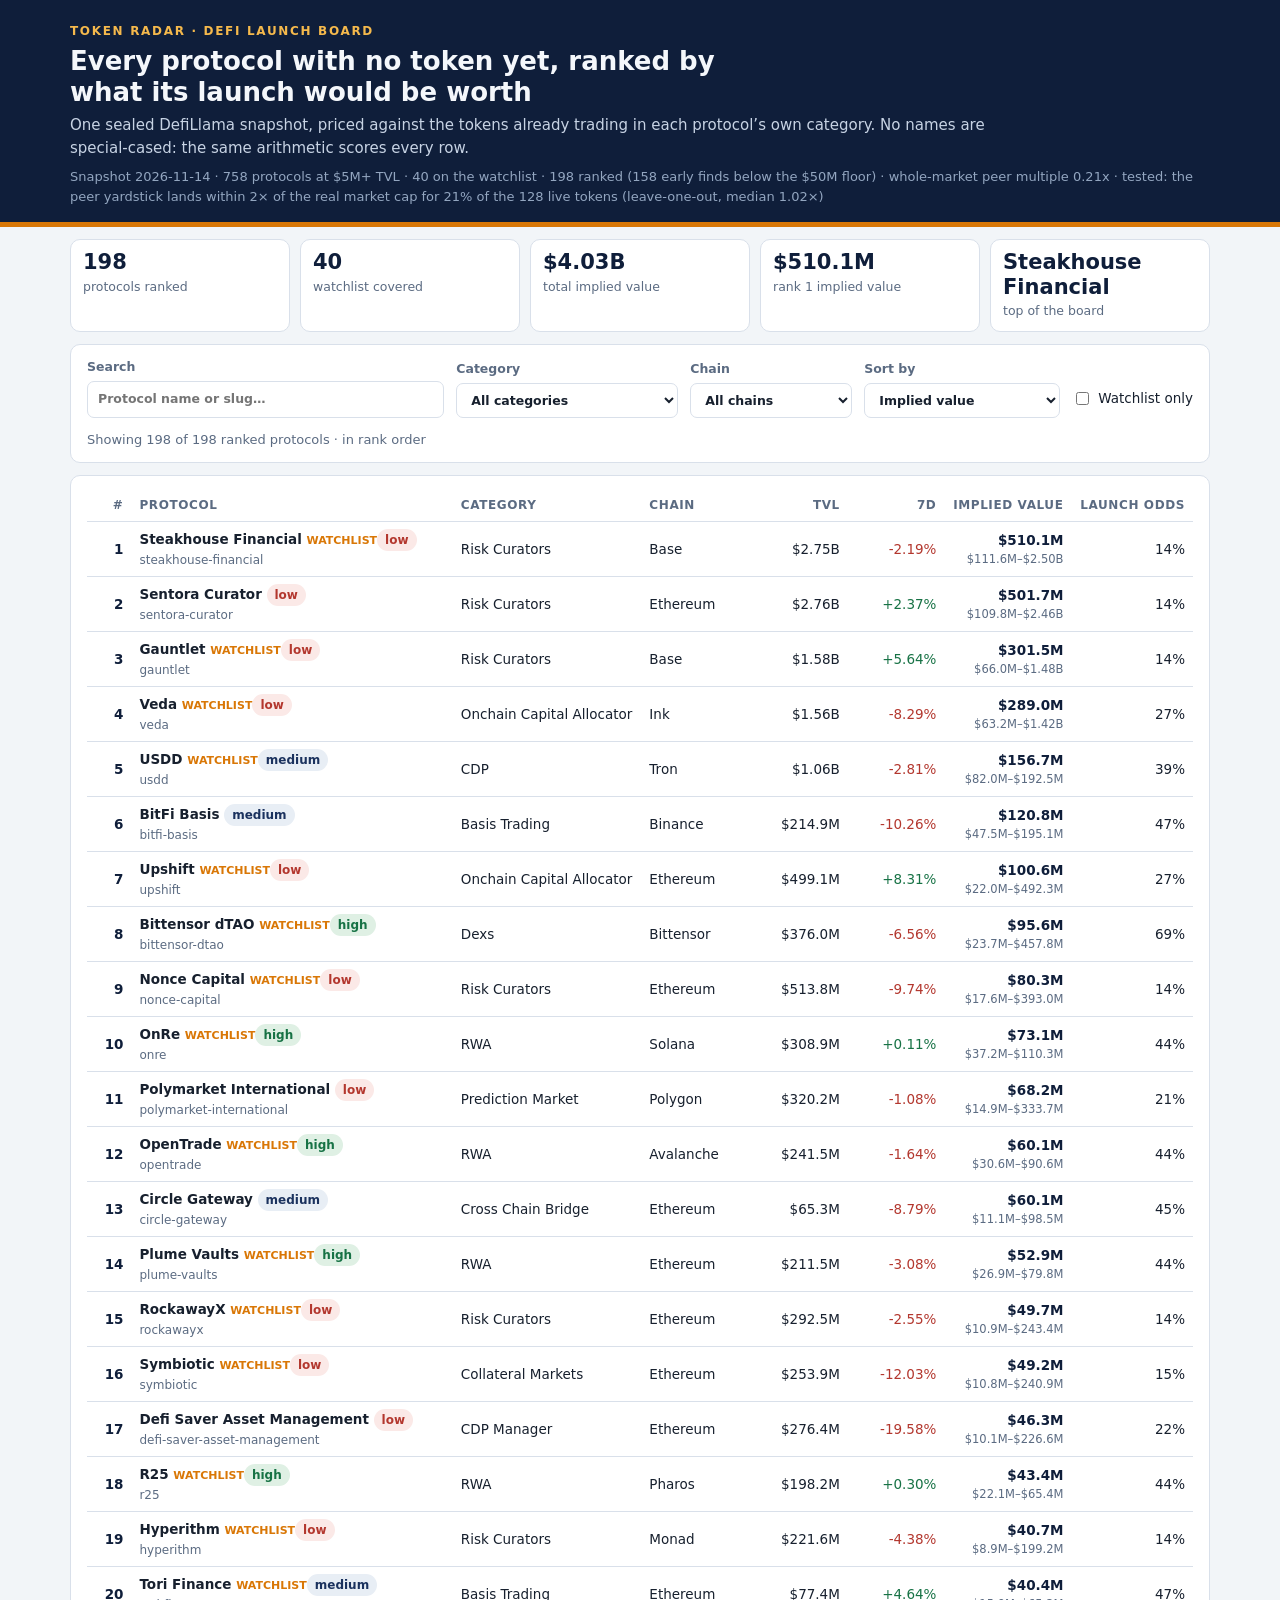
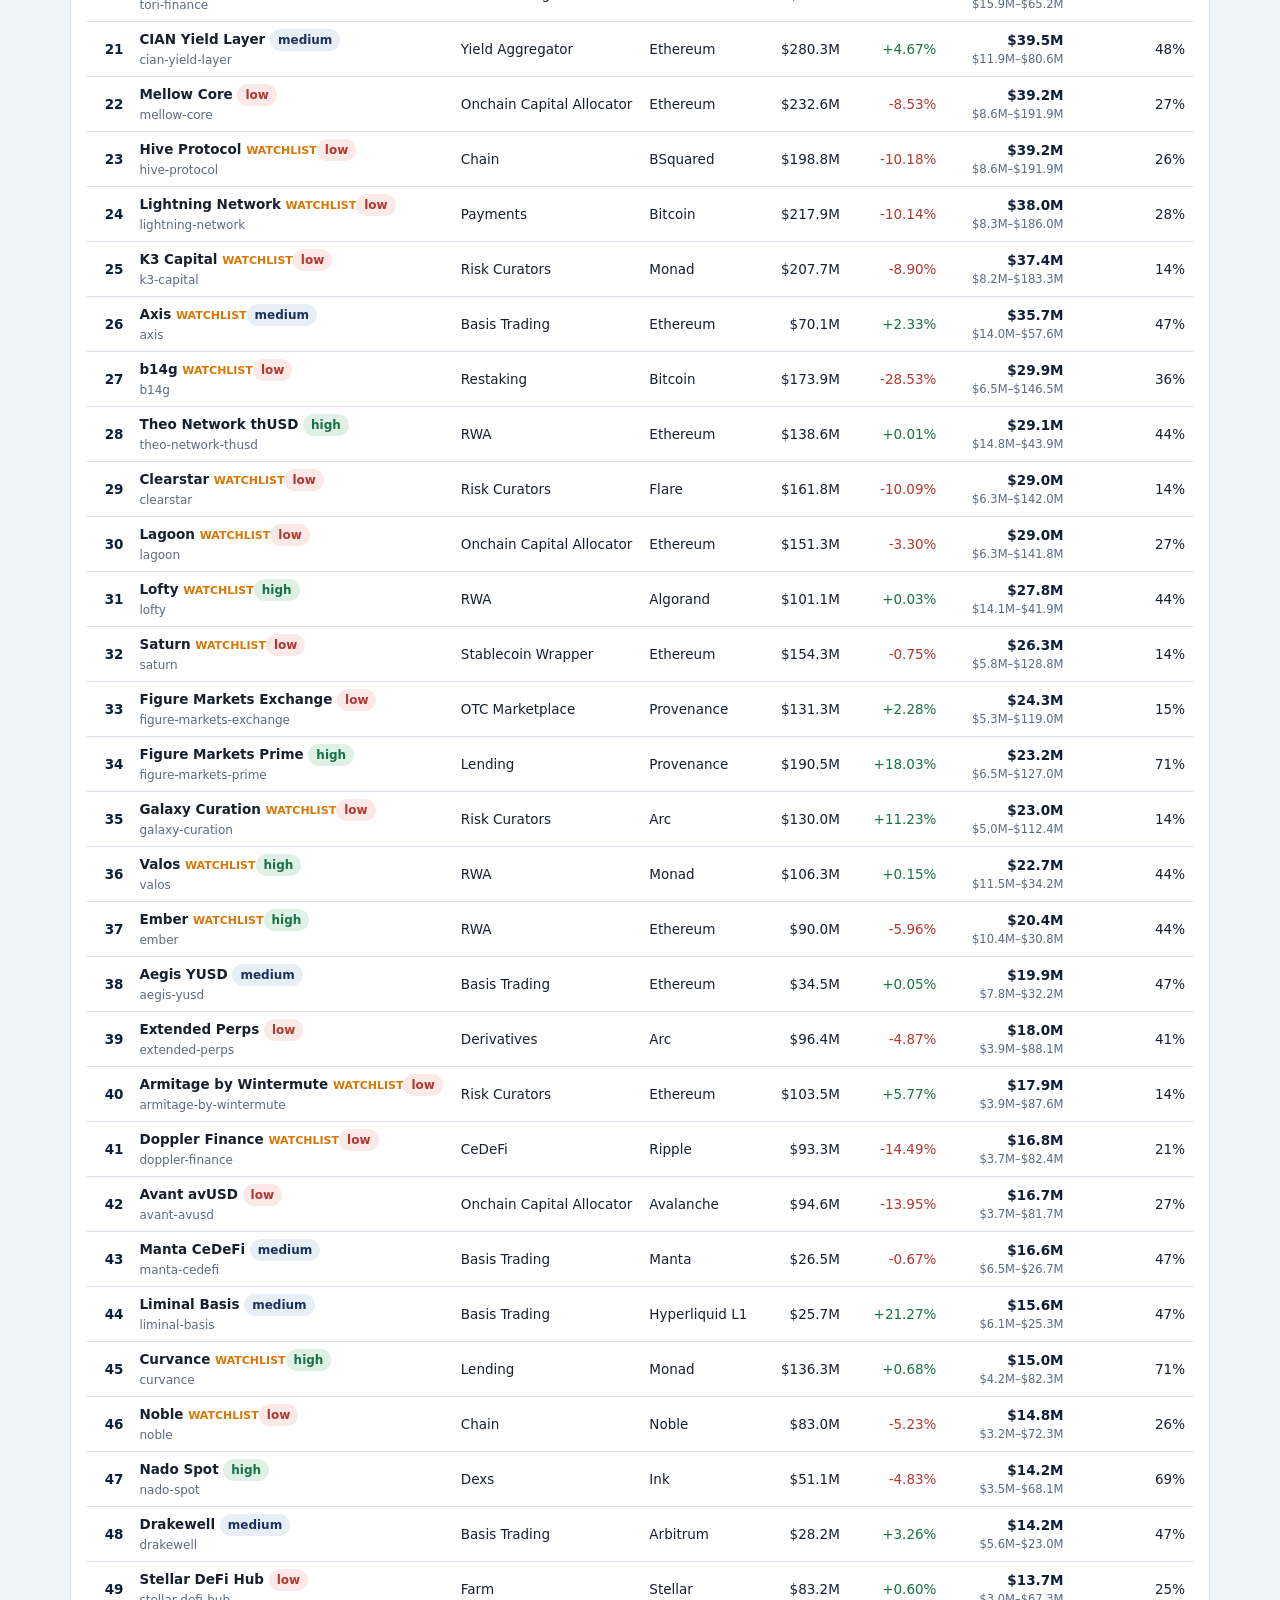
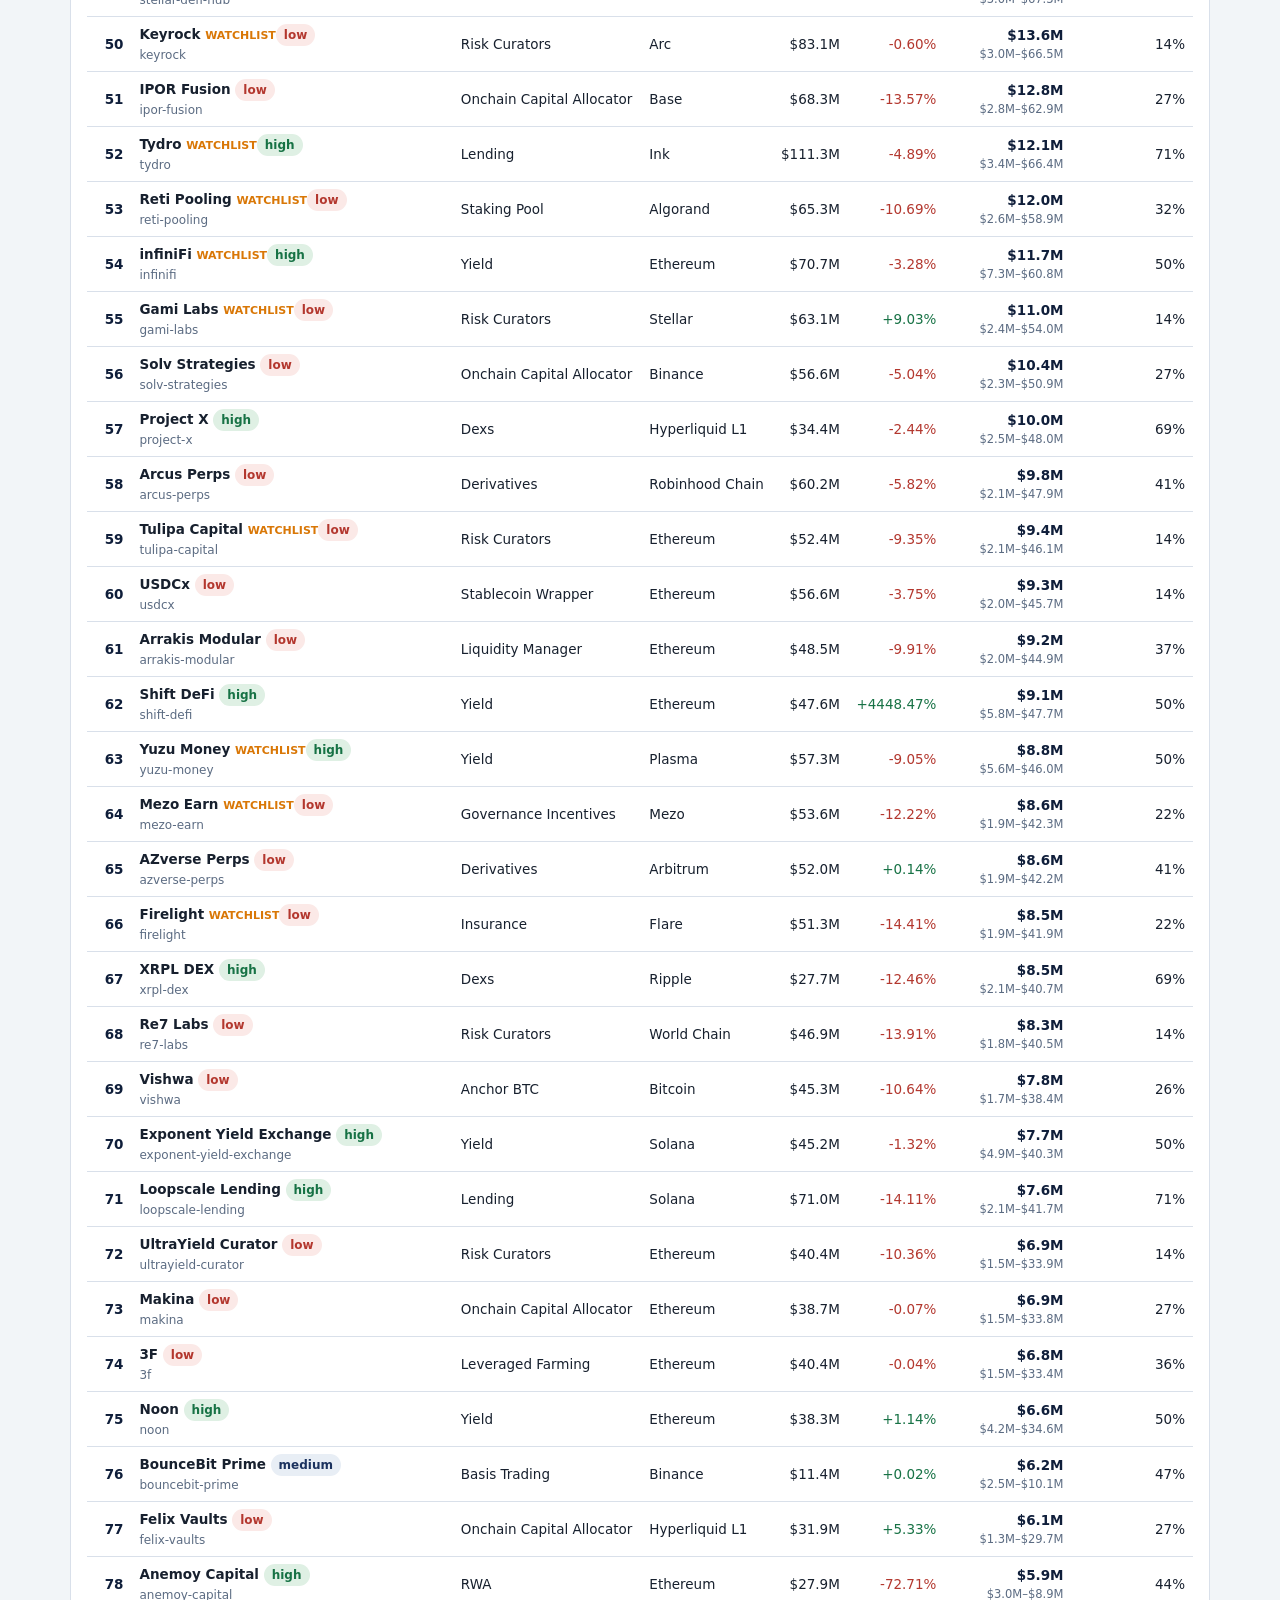
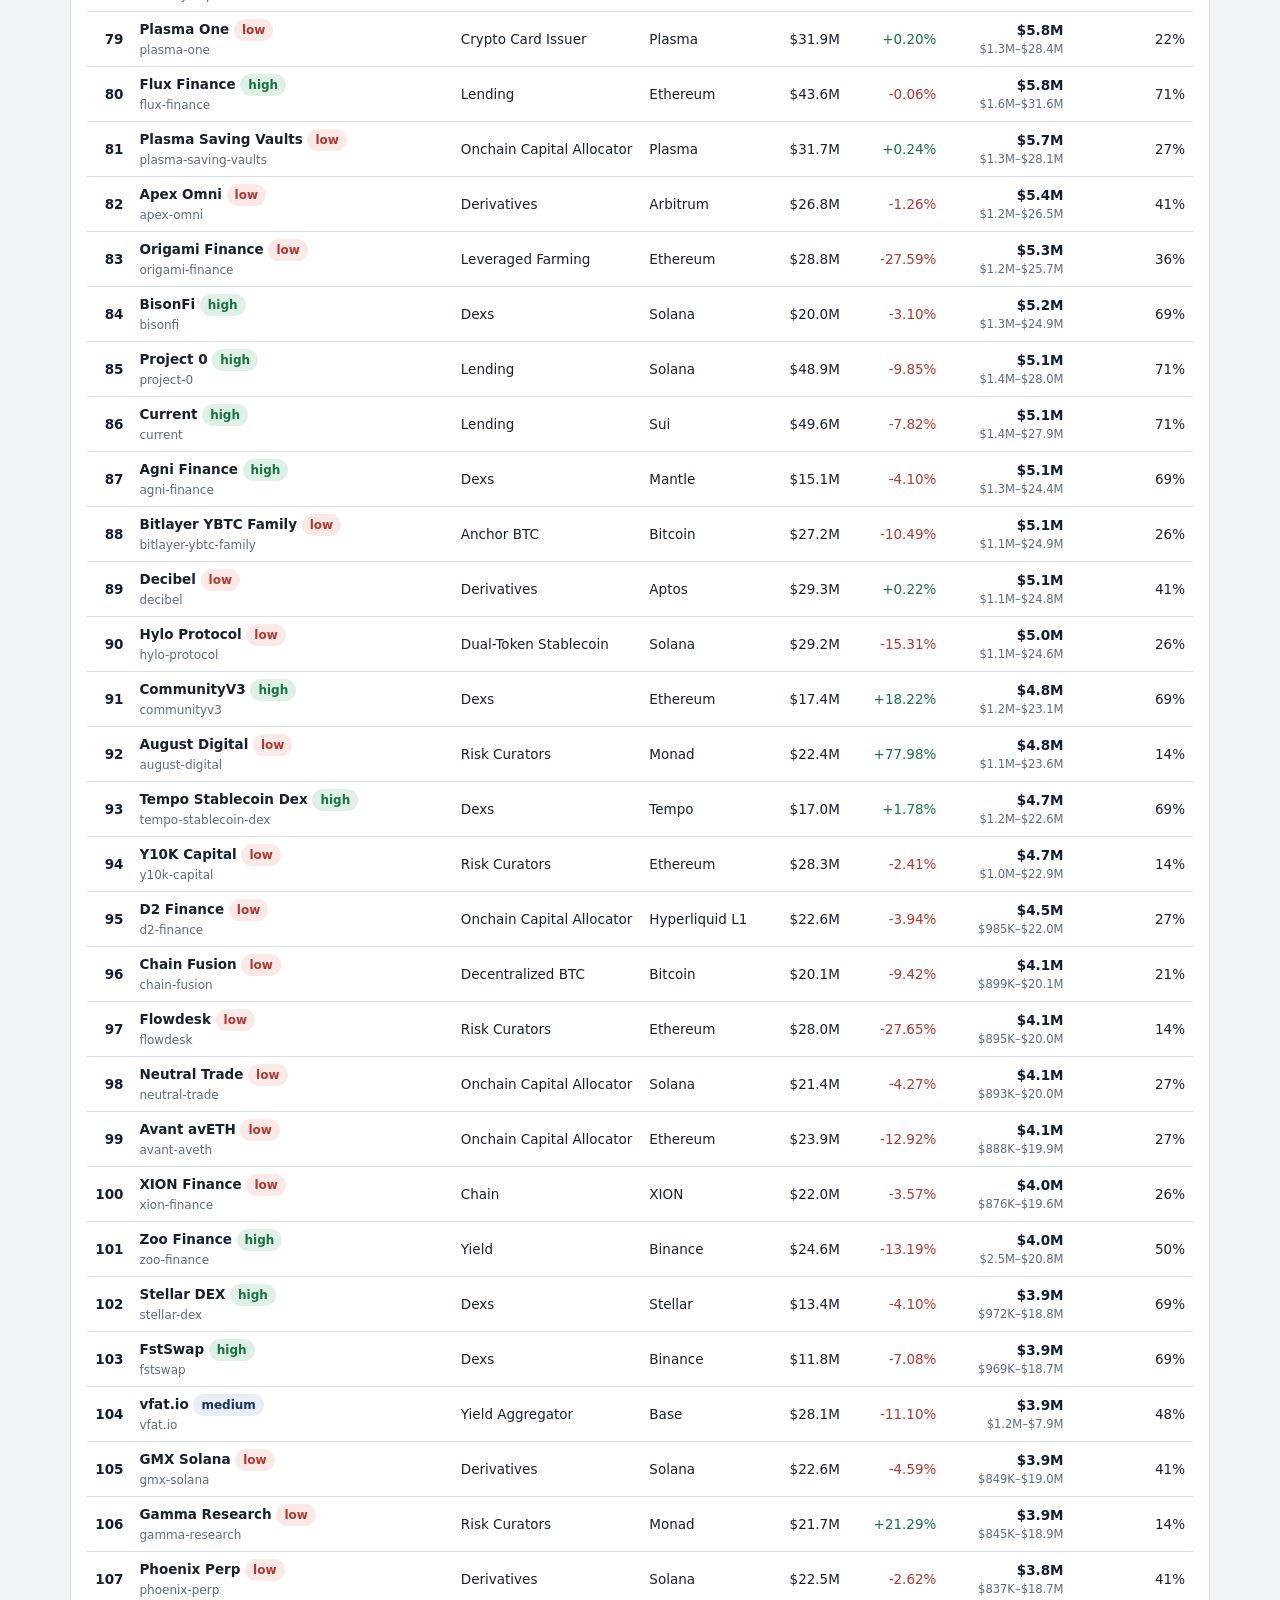
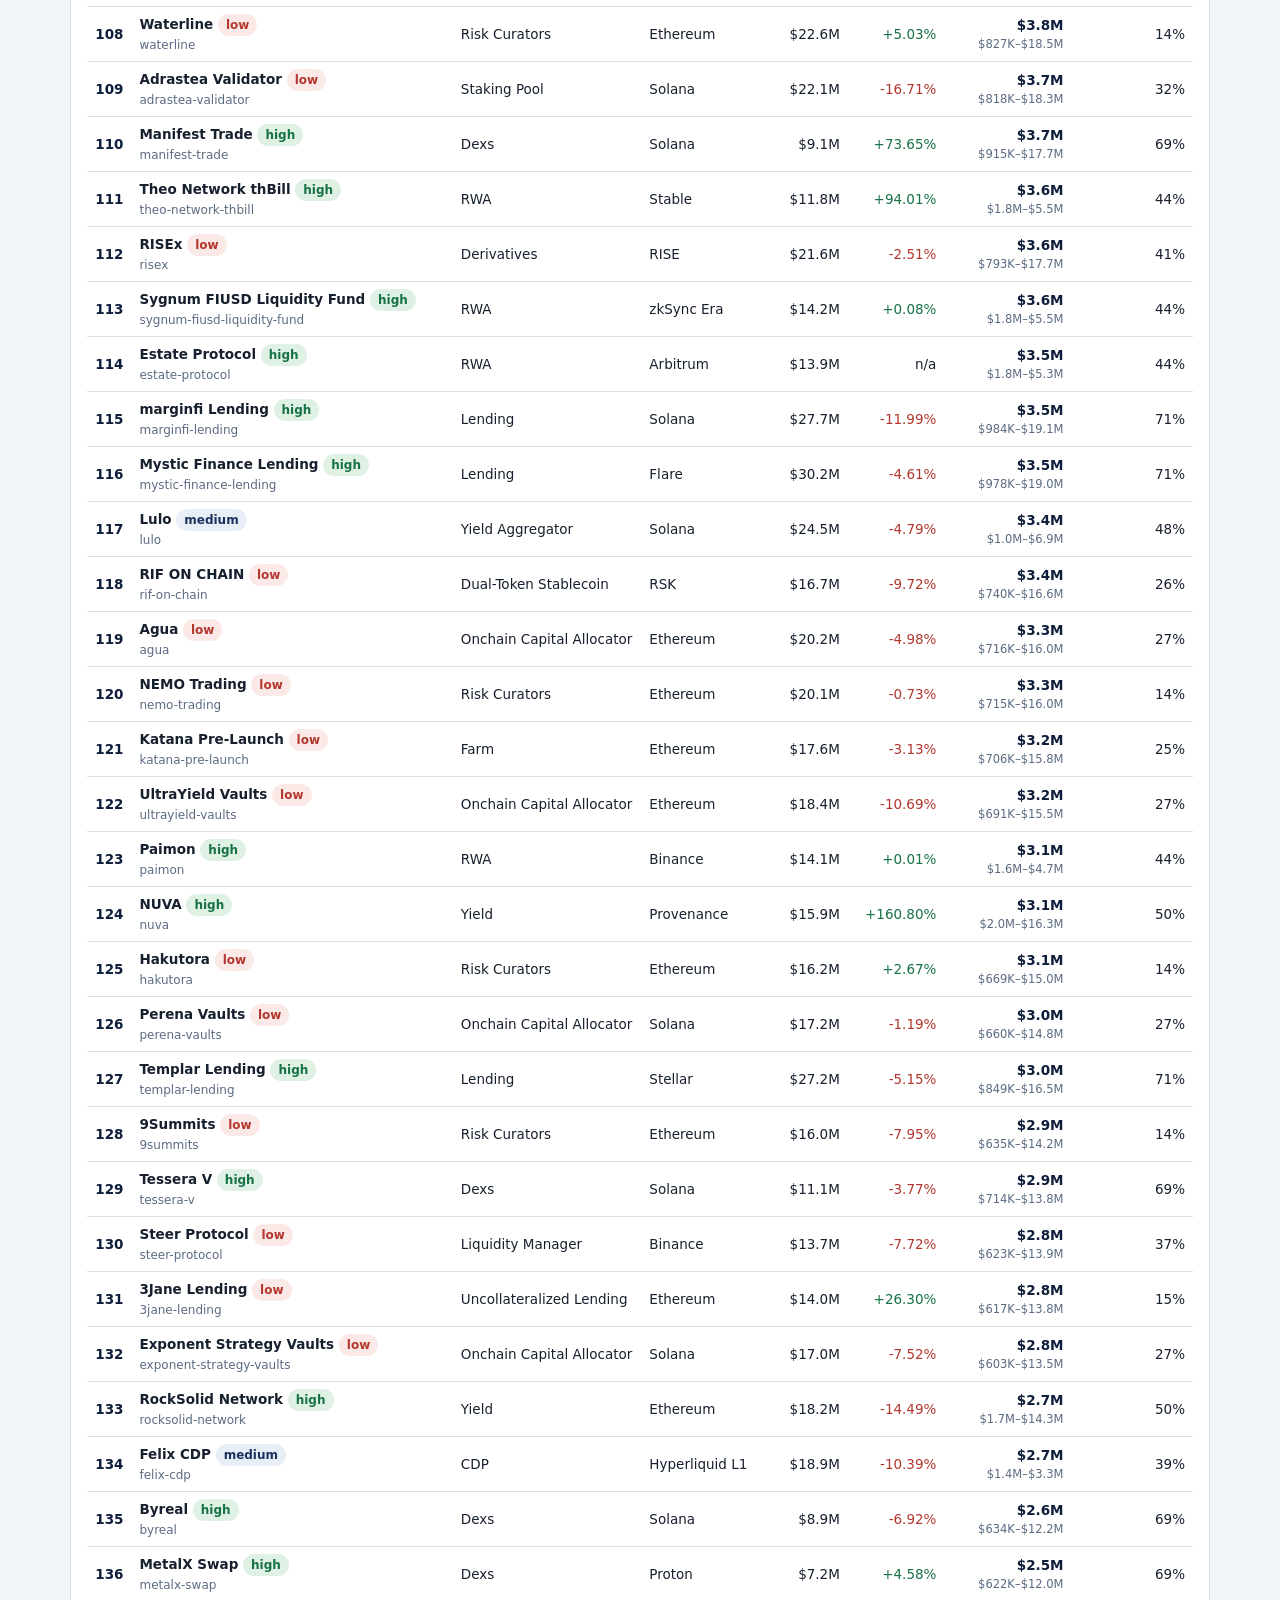
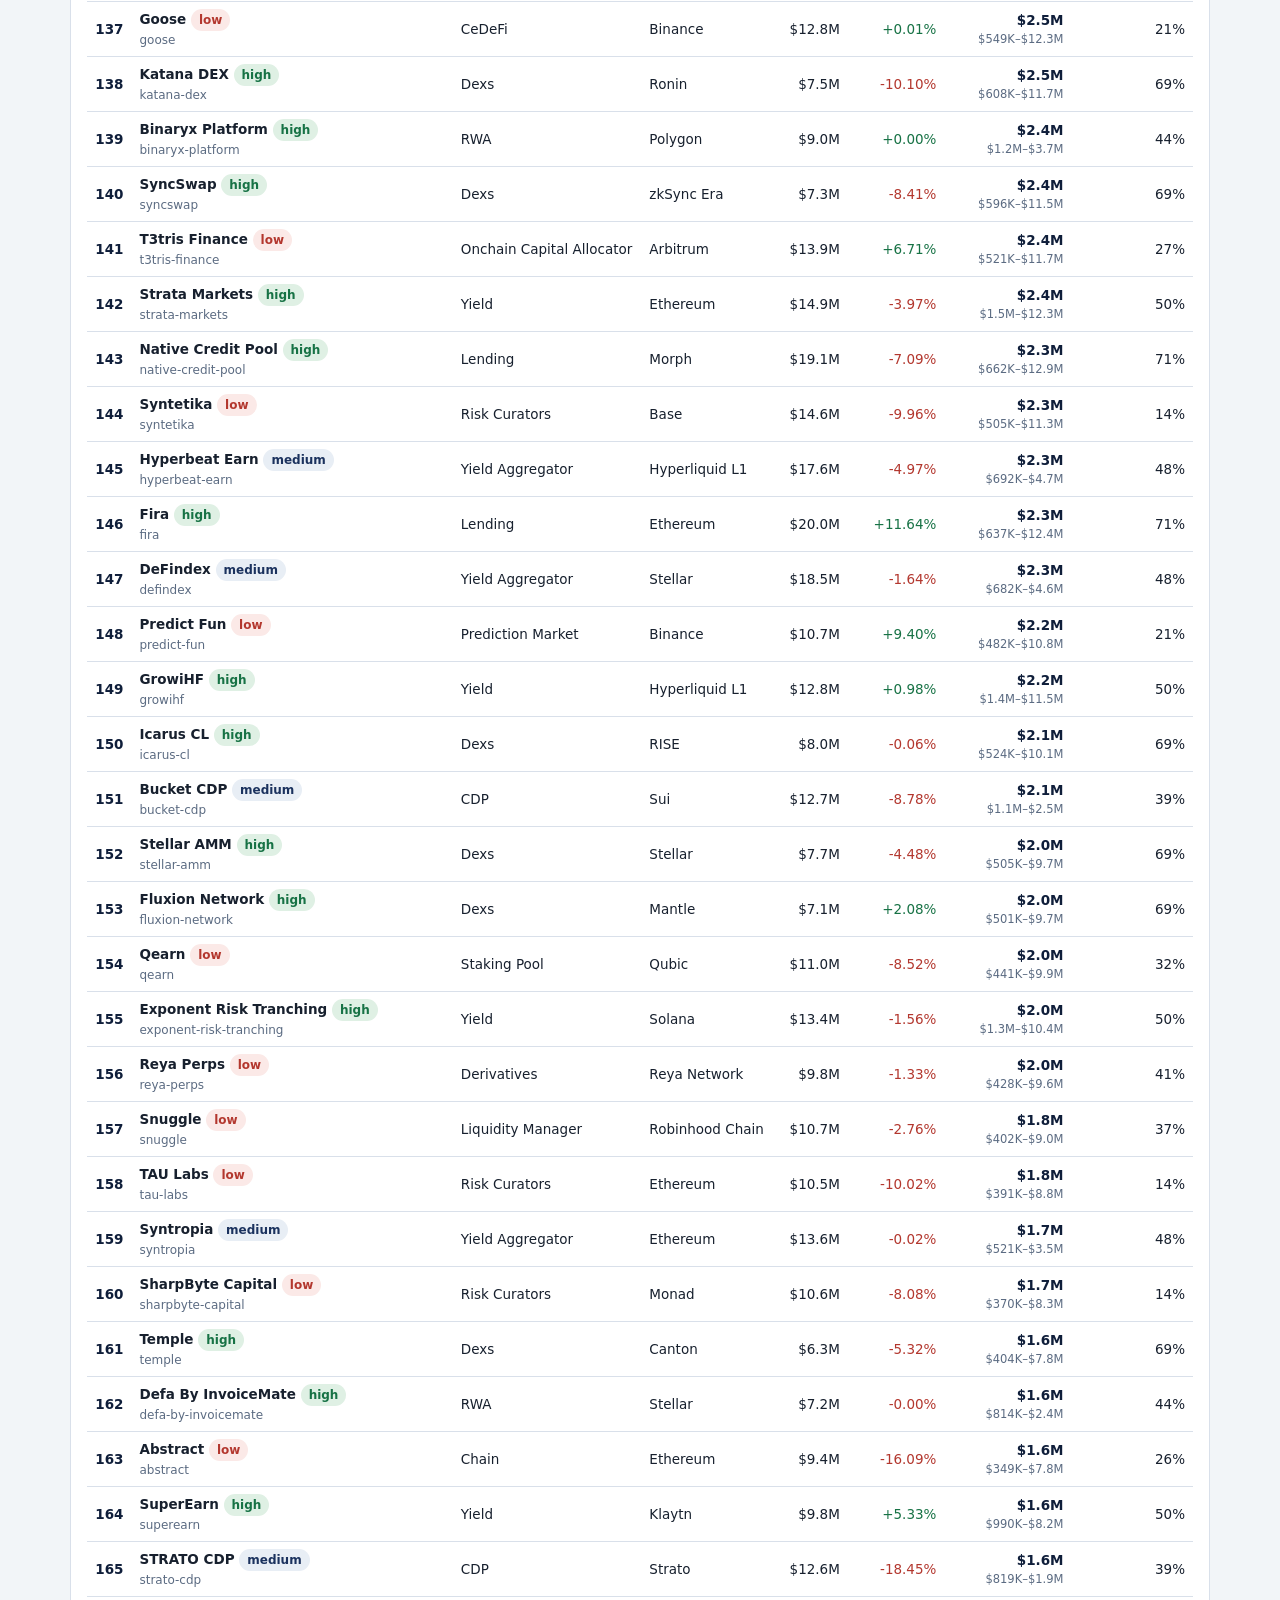
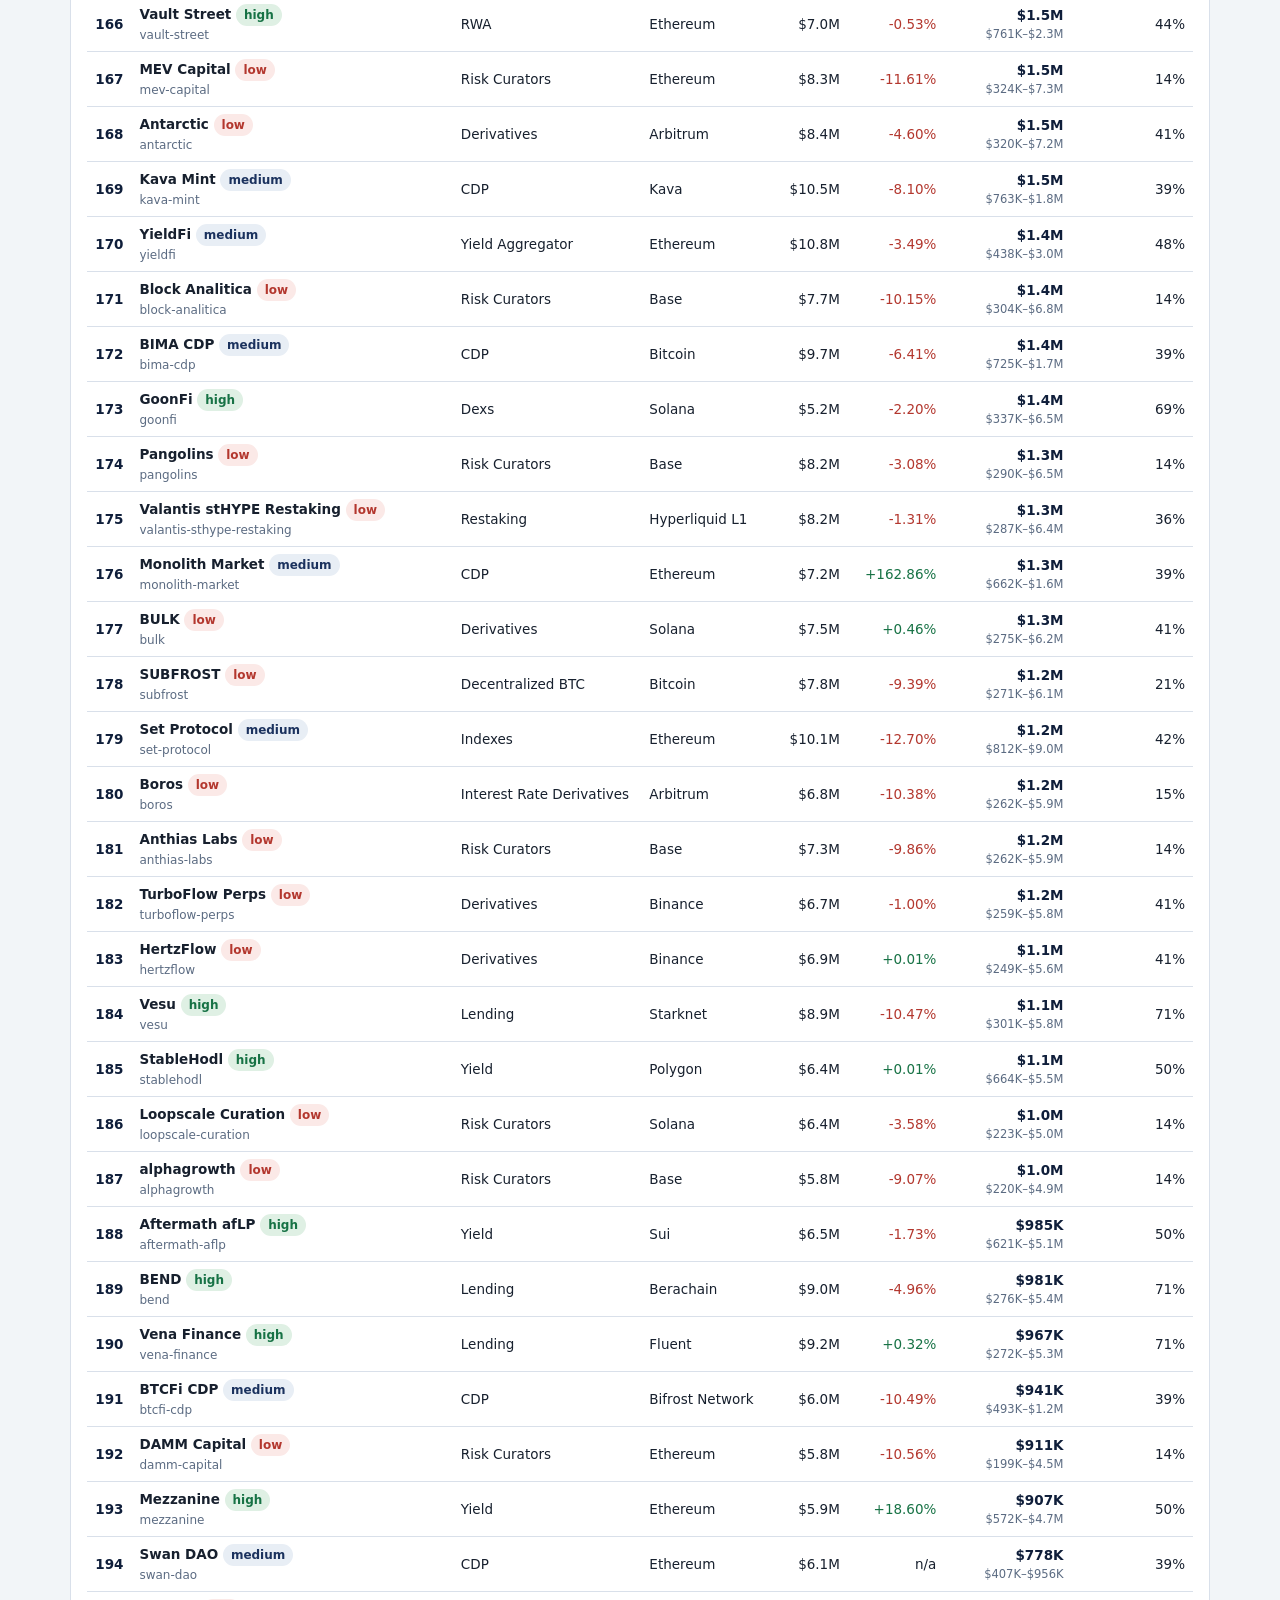
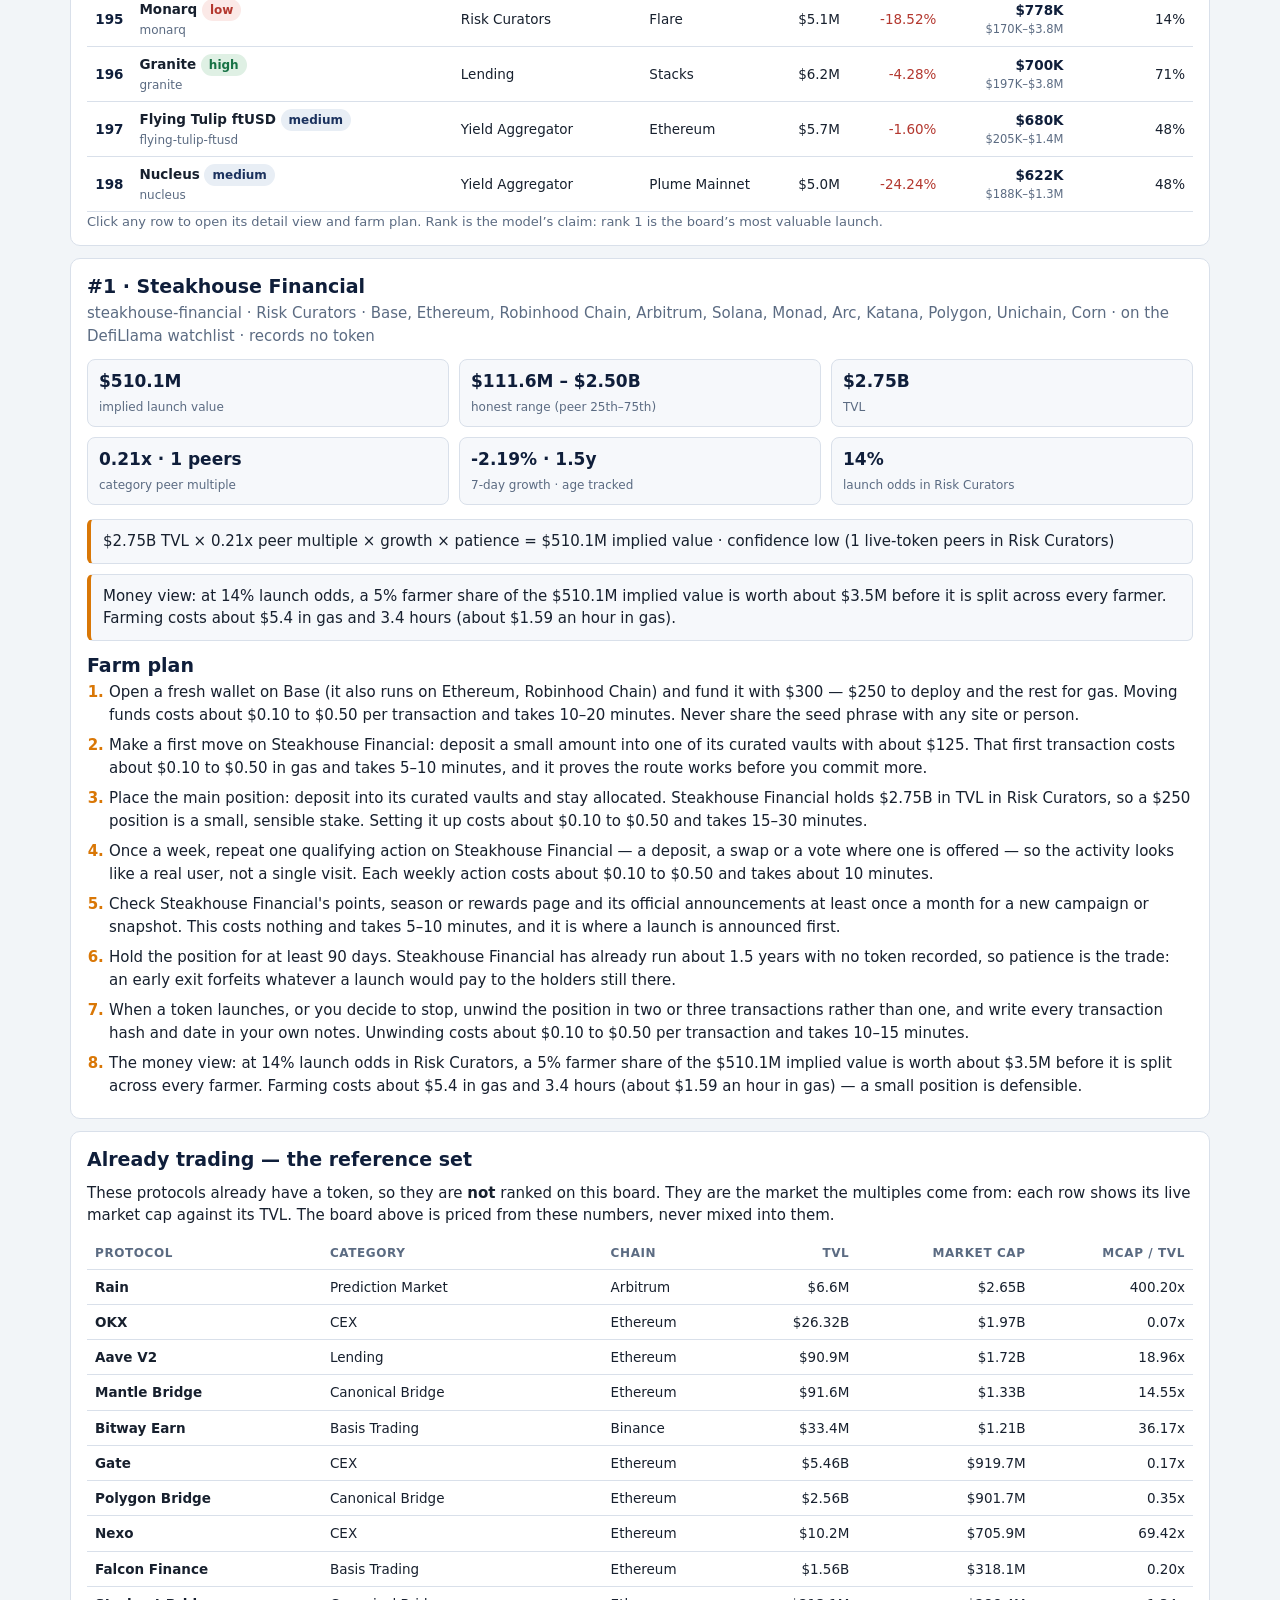
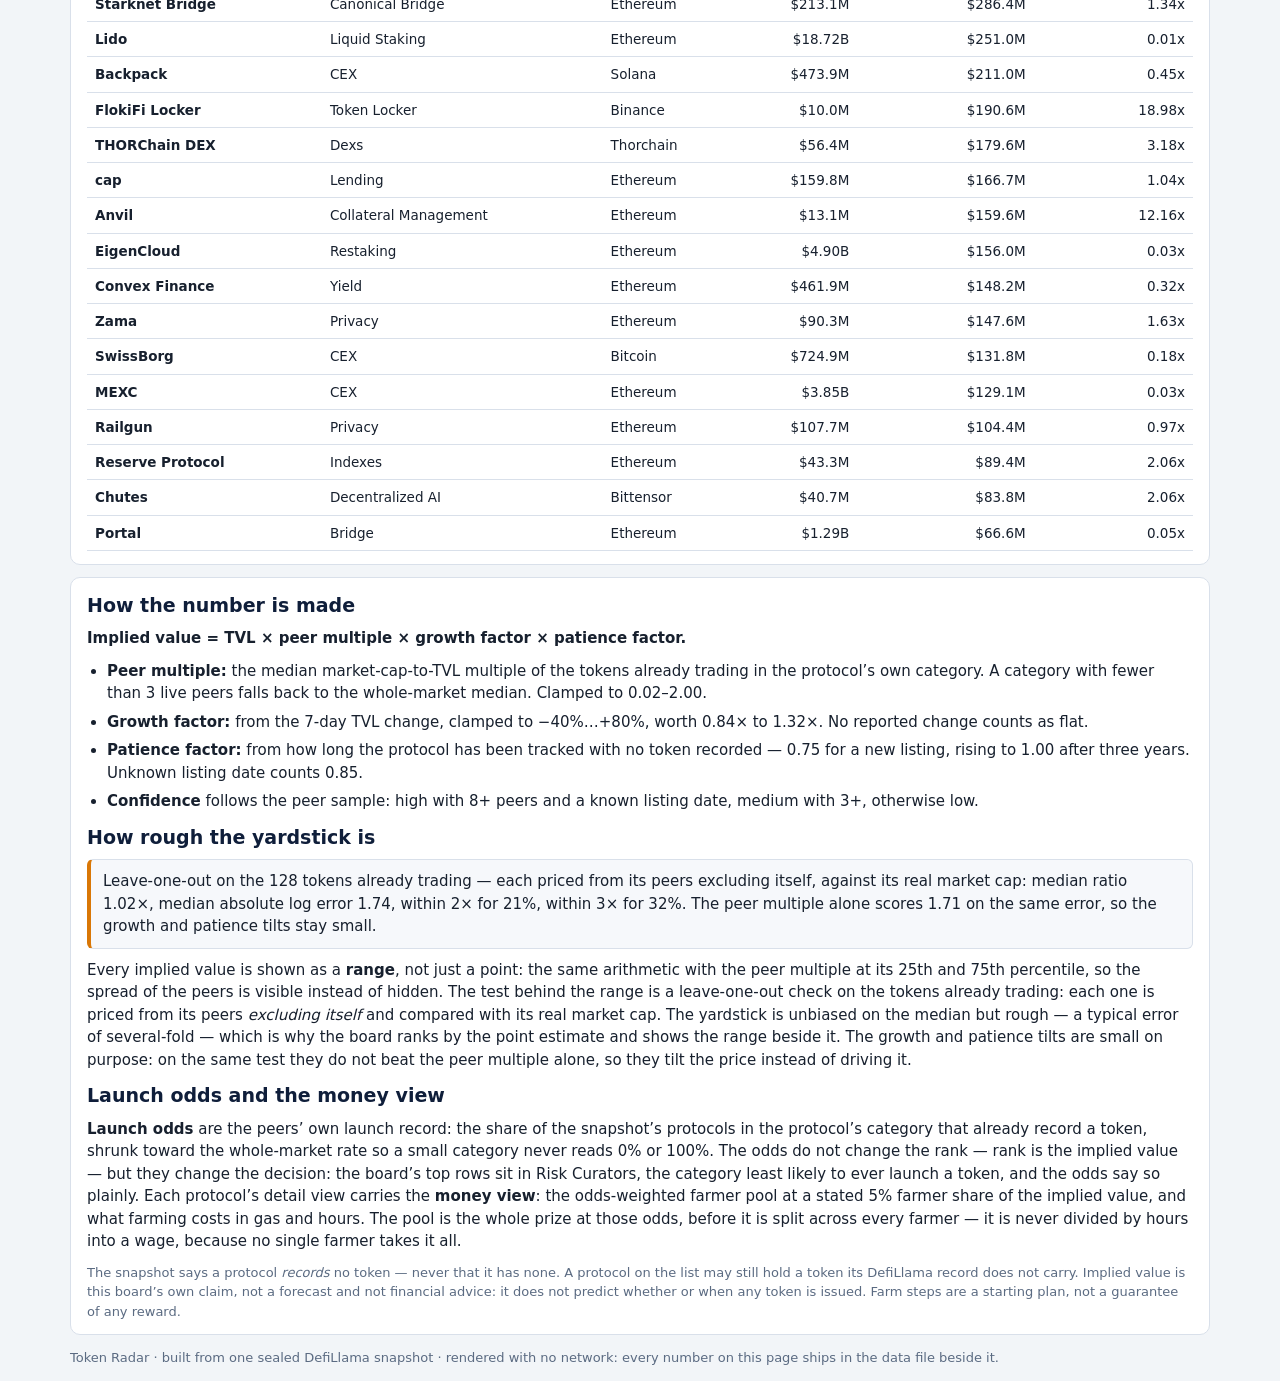
==== commit 55b52cf9: "Token Radar: honest ranges, launch odds, money view, clean screenshots The point estimate is no long" ====
--- a/dashboard-single.html
+++ b/dashboard-single.html
@@ -33,41 +33,41 @@
 .top {
   background: var(--navy);
   color: #f4f7fb;
-  padding: 34px 0 26px;
+  padding: 22px 0 16px;
   border-bottom: 5px solid var(--amber);
 }
 .kicker {
-  margin: 0 0 8px;
+  margin: 0 0 6px;
   color: #f5b94c;
   font-size: 12px;
   font-weight: 700;
   letter-spacing: 0.14em;
 }
-.top h1 { margin: 0 0 8px; font-size: 30px; line-height: 1.2; max-width: 22em; }
-.lede { margin: 0 0 10px; color: #c7d3e4; max-width: 62em; }
+.top h1 { margin: 0 0 6px; font-size: 26px; line-height: 1.2; max-width: 26em; }
+.lede { margin: 0 0 8px; color: #c7d3e4; max-width: 62em; }
 .meta { margin: 0; color: #93a6c0; font-size: 13px; }
 
 .stats {
   display: grid;
   grid-template-columns: repeat(5, 1fr);
-  gap: 12px;
-  margin: 18px 0;
+  gap: 10px;
+  margin: 12px 0;
 }
 .stat {
   background: var(--card);
   border: 1px solid var(--line);
   border-radius: 10px;
-  padding: 12px 14px;
-}
-.stat b { display: block; font-size: 24px; line-height: 1.15; color: var(--navy); }
+  padding: 10px 12px;
+}
+.stat b { display: block; font-size: 21px; line-height: 1.15; color: var(--navy); }
 .stat span { color: var(--muted); font-size: 12.5px; }
 
 .panel {
   background: var(--card);
   border: 1px solid var(--line);
   border-radius: 10px;
-  padding: 16px 18px;
-  margin: 0 0 18px;
+  padding: 13px 16px;
+  margin: 0 0 12px;
 }
 .panel h2 { margin: 0 0 8px; font-size: 19px; color: var(--navy); }
 .panel p { margin: 0 0 10px; }
@@ -94,11 +94,14 @@
 .count { flex-basis: 100%; margin: 0; color: var(--muted); font-size: 13px; }
 
 .table-scroll { overflow-x: auto; }
-table { border-collapse: collapse; width: 100%; font-size: 14px; }
-th, td { padding: 8px 10px; border-bottom: 1px solid var(--line); text-align: left; white-space: nowrap; }
+table { border-collapse: collapse; width: 100%; font-size: 13.5px; }
+th, td { padding: 7px 8px; border-bottom: 1px solid var(--line); text-align: left; white-space: nowrap; }
 th { color: var(--muted); font-size: 12px; text-transform: uppercase; letter-spacing: 0.05em; }
 th.num, td.num { text-align: right; font-variant-numeric: tabular-nums; }
 td.num { font-variant-numeric: tabular-nums; }
+/* The range under an implied value: the peer spread, small and muted. */
+.range { display: block; color: var(--muted); font-size: 11.5px; font-weight: 400; }
+.implied { font-weight: 700; color: var(--navy); }
 tbody tr { cursor: pointer; }
 tbody tr:hover { background: #f6f8fb; }
 tbody tr.selected { background: var(--amber-soft); }
@@ -126,7 +129,7 @@
 .detail .sub { color: var(--muted); margin-bottom: 12px; }
 .kv {
   display: grid;
-  grid-template-columns: repeat(4, 1fr);
+  grid-template-columns: repeat(3, 1fr);
   gap: 10px;
   margin: 0 0 14px;
 }
@@ -206,10 +209,8 @@
             <th>Chain</th>
             <th class="num">TVL</th>
             <th class="num">7d</th>
-            <th class="num">Age</th>
-            <th class="num">Peer &times;</th>
             <th class="num">Implied value</th>
-            <th>Confidence</th>
+            <th class="num">Launch odds</th>
           </tr>
         </thead>
         <tbody id="board-body"></tbody>
@@ -257,6 +258,26 @@
       <li><strong>Confidence</strong> follows the peer sample: high with 8+ peers and a known listing
       date, medium with 3+, otherwise low.</li>
     </ul>
+    <h2>How rough the yardstick is</h2>
+    <p class="formula" id="validation-line">Testing the yardstick&hellip;</p>
+    <p>Every implied value is shown as a <strong>range</strong>, not just a point: the same arithmetic
+    with the peer multiple at its 25th and 75th percentile, so the spread of the peers is visible
+    instead of hidden. The test behind the range is a leave-one-out check on the tokens already
+    trading: each one is priced from its peers <em>excluding itself</em> and compared with its real
+    market cap. The yardstick is unbiased on the median but rough — a typical error of several-fold —
+    which is why the board ranks by the point estimate and shows the range beside it. The growth and
+    patience tilts are small on purpose: on the same test they do not beat the peer multiple alone,
+    so they tilt the price instead of driving it.</p>
+    <h2>Launch odds and the money view</h2>
+    <p><strong>Launch odds</strong> are the peers&rsquo; own launch record: the share of the
+    snapshot&rsquo;s protocols in the protocol&rsquo;s category that already record a token, shrunk
+    toward the whole-market rate so a small category never reads 0% or 100%. The odds do not change
+    the rank — rank is the implied value — but they change the decision: the board&rsquo;s top rows
+    sit in Risk Curators, the category least likely to ever launch a token, and the odds say so
+    plainly. Each protocol&rsquo;s detail view carries the <strong>money view</strong>: the
+    odds-weighted farmer pool at a stated 5% farmer share of the implied value, and what farming
+    costs in gas and hours. The pool is the whole prize at those odds, before it is split across
+    every farmer — it is never divided by hours into a wage, because no single farmer takes it all.</p>
     <p class="fine">The snapshot says a protocol <em>records</em> no token — never that it has none.
     A protocol on the list may still hold a token its DefiLlama record does not carry. Implied value is
     this board&rsquo;s own claim, not a forecast and not financial advice: it does not predict whether
@@ -270,7 +291,7 @@
 </footer>
 
 <script>
-window.RADAR = {"meta":{"as_of":"2026-11-14","floor_usd":50000000,"protocols_total":758,"watchlist_total":40,"rows_total":198,"early_total":158,"live_total":25,"total_implied_usd":4031969779,"global_multiple":0.2138},"rows":[{"slug":"steakhouse-financial","name":"Steakhouse Financial","implied_value_usd":510088864,"category":"Risk Curators","chain":"Base","chains":["Base","Ethereum","Robinhood Chain","Arbitrum","Solana","Monad","Arc","Katana","Polygon","Unichain","Corn"],"tvl_usd":2753981495,"change_7d":-2.1935,"age_days":543,"peer_multiple":0.2138,"peer_count":1,"confidence":"low","on_watchlist":true,"status":"pre-token","rank":1,"farm_steps":["Open a fresh wallet on Base (it also runs on Ethereum, Robinhood Chain) and fund it with $300 — $250 to deploy and the rest for gas. Moving funds costs about $0.10 to $0.50 per transaction and takes 10–20 minutes. Never share the seed phrase with any site or person.","Make a first move on Steakhouse Financial: deposit a small amount into one of its curated vaults with about $125. That first transaction costs about $0.10 to $0.50 in gas and takes 5–10 minutes, and it proves the route works before you commit more.","Place the main position: deposit into its curated vaults and stay allocated. Steakhouse Financial holds $2.75B in TVL in Risk Curators, so a $250 position is a small, sensible stake. Setting it up costs about $0.10 to $0.50 and takes 15–30 minutes.","Once a week, repeat one qualifying action on Steakhouse Financial — a deposit, a swap or a vote where one is offered — so the activity looks like a real user, not a single visit. Each weekly action costs about $0.10 to $0.50 and takes about 10 minutes.","Check Steakhouse Financial's points, season or rewards page and its official announcements at least once a month for a new campaign or snapshot. This costs nothing and takes 5–10 minutes, and it is where a launch is announced first.","Hold the position for at least 90 days. Steakhouse Financial has already run about 1.5 years with no token recorded, so patience is the trade: an early exit forfeits whatever a launch would pay to the holders still there.","When a token launches, or you decide to stop, unwind the position in two or three transactions rather than one, and write every transaction hash and date in your own notes. Unwinding costs about $0.10 to $0.50 per transaction and takes 10–15 minutes."]},{"slug":"sentora-curator","name":"Sentora Curator","implied_value_usd":501676554,"category":"Risk Curators","chain":"Ethereum","chains":["Ethereum","Ink","Solana","Tempo"],"tvl_usd":2757585593,"change_7d":2.3672,"age_days":407,"peer_multiple":0.2138,"peer_count":1,"confidence":"low","on_watchlist":false,"status":"pre-token","rank":2,"farm_steps":["Open a fresh wallet on Ethereum (it also runs on Ink, Solana) and fund it with $300 — $250 to deploy and the rest for gas. Moving funds costs about $3 to $9 per transaction and takes 10–20 minutes. Never share the seed phrase with any site or person.","Make a first move on Sentora Curator: deposit a small amount into one of its curated vaults with about $125. That first transaction costs about $3 to $9 in gas and takes 5–10 minutes, and it proves the route works before you commit more.","Place the main position: deposit into its curated vaults and stay allocated. Sentora Curator holds $2.76B in TVL in Risk Curators, so a $250 position is a small, sensible stake. Setting it up costs about $3 to $9 and takes 15–30 minutes.","Once a week, repeat one qualifying action on Sentora Curator — a deposit, a swap or a vote where one is offered — so the activity looks like a real user, not a single visit. Each weekly action costs about $3 to $9 and takes about 10 minutes.","Check Sentora Curator's points, season or rewards page and its official announcements at least once a month for a new campaign or snapshot. This costs nothing and takes 5–10 minutes, and it is where a launch is announced first.","Hold the position for at least 90 days. Sentora Curator has already run about 1.1 years with no token recorded, so patience is the trade: an early exit forfeits whatever a launch would pay to the holders still there.","When a token launches, or you decide to stop, unwind the position in two or three transactions rather than one, and write every transaction hash and date in your own notes. Unwinding costs about $3 to $9 per transaction and takes 10–15 minutes."]},{"slug":"gauntlet","name":"Gauntlet","implied_value_usd":301460113,"category":"Risk Curators","chain":"Base","chains":["Base","Binance","Ethereum","Arbitrum","Stable","Morph","Solana","Hyperliquid L1","Polygon","Optimism","Unichain","Katana","Arc","Tempo"],"tvl_usd":1577685462,"change_7d":5.645,"age_days":543,"peer_multiple":0.2138,"peer_count":1,"confidence":"low","on_watchlist":true,"status":"pre-token","rank":3,"farm_steps":["Open a fresh wallet on Base (it also runs on Binance, Ethereum) and fund it with $300 — $250 to deploy and the rest for gas. Moving funds costs about $0.10 to $0.50 per transaction and takes 10–20 minutes. Never share the seed phrase with any site or person.","Make a first move on Gauntlet: deposit a small amount into one of its curated vaults with about $125. That first transaction costs about $0.10 to $0.50 in gas and takes 5–10 minutes, and it proves the route works before you commit more.","Place the main position: deposit into its curated vaults and stay allocated. Gauntlet holds $1.58B in TVL in Risk Curators, so a $250 position is a small, sensible stake. Setting it up costs about $0.10 to $0.50 and takes 15–30 minutes.","Once a week, repeat one qualifying action on Gauntlet — a deposit, a swap or a vote where one is offered — so the activity looks like a real user, not a single visit. Each weekly action costs about $0.10 to $0.50 and takes about 10 minutes.","Check Gauntlet's points, season or rewards page and its official announcements at least once a month for a new campaign or snapshot. This costs nothing and takes 5–10 minutes, and it is where a launch is announced first.","Hold the position for at least 90 days. Gauntlet has already run about 1.5 years with no token recorded, so patience is the trade: an early exit forfeits whatever a launch would pay to the holders still there.","When a token launches, or you decide to stop, unwind the position in two or three transactions rather than one, and write every transaction hash and date in your own notes. Unwinding costs about $0.10 to $0.50 per transaction and takes 10–15 minutes."]},{"slug":"veda","name":"Veda","implied_value_usd":289016847,"category":"Onchain Capital Allocator","chain":"Ink","chains":["Ink","Ethereum","Optimism","Monad","Plasma","Hyperliquid L1","Arbitrum","Base","Berachain","Sonic","Binance","BOB","Scroll"],"tvl_usd":1563415482,"change_7d":-8.2898,"age_days":632,"peer_multiple":0.2138,"peer_count":2,"confidence":"low","on_watchlist":true,"status":"pre-token","rank":4,"farm_steps":["Open a fresh wallet on Ink (it also runs on Ethereum, Optimism) and fund it with $300 — $250 to deploy and the rest for gas. Moving funds costs about $0.50 to $2 per transaction and takes 10–20 minutes. Never share the seed phrase with any site or person.","Make a first move on Veda: allocate a small amount to one of its vaults with about $125. That first transaction costs about $0.50 to $2 in gas and takes 5–10 minutes, and it proves the route works before you commit more.","Place the main position: allocate to its vaults and keep the capital working. Veda holds $1.56B in TVL in Onchain Capital Allocator, so a $250 position is a small, sensible stake. Setting it up costs about $0.50 to $2 and takes 15–30 minutes.","Once a week, repeat one qualifying action on Veda — a deposit, a swap or a vote where one is offered — so the activity looks like a real user, not a single visit. Each weekly action costs about $0.50 to $2 and takes about 10 minutes.","Check Veda's points, season or rewards page and its official announcements at least once a month for a new campaign or snapshot. This costs nothing and takes 5–10 minutes, and it is where a launch is announced first.","Hold the position for at least 90 days. Veda has already run about 1.7 years with no token recorded, so patience is the trade: an early exit forfeits whatever a launch would pay to the holders still there.","When a token launches, or you decide to stop, unwind the position in two or three transactions rather than one, and write every transaction hash and date in your own notes. Unwinding costs about $0.50 to $2 per transaction and takes 10–15 minutes."]},{"slug":"usdd","name":"USDD","implied_value_usd":156653423,"category":"CDP","chain":"Tron","chains":["Tron","Ethereum","Binance"],"tvl_usd":1055793606,"change_7d":-2.8062,"age_days":611,"peer_multiple":0.1687,"peer_count":3,"confidence":"medium","on_watchlist":true,"status":"pre-token","rank":5,"farm_steps":["Open a fresh wallet on Tron (it also runs on Ethereum, Binance) and fund it with $300 — $250 to deploy and the rest for gas. Moving funds costs about $1 to $3 per transaction and takes 10–20 minutes. Never share the seed phrase with any site or person.","Make a first move on USDD: lock a small amount of collateral and mint its stable asset with about $125. That first transaction costs about $1 to $3 in gas and takes 5–10 minutes, and it proves the route works before you commit more.","Place the main position: lock collateral, mint its stable asset and keep the position safely over-collateralised. USDD holds $1.06B in TVL in CDP, so a $250 position is a small, sensible stake. Setting it up costs about $1 to $3 and takes 15–30 minutes.","Once a week, repeat one qualifying action on USDD — a deposit, a swap or a vote where one is offered — so the activity looks like a real user, not a single visit. Each weekly action costs about $1 to $3 and takes about 10 minutes.","Check USDD's points, season or rewards page and its official announcements at least once a month for a new campaign or snapshot. This costs nothing and takes 5–10 minutes, and it is where a launch is announced first.","Hold the position for at least 90 days. USDD has already run about 1.7 years with no token recorded, so patience is the trade: an early exit forfeits whatever a launch would pay to the holders still there.","When a token launches, or you decide to stop, unwind the position in two or three transactions rather than one, and write every transaction hash and date in your own notes. Unwinding costs about $1 to $3 per transaction and takes 10–15 minutes."]},{"slug":"bitfi-basis","name":"BitFi Basis","implied_value_usd":120810659,"category":"Basis Trading","chain":"Binance","chains":["Binance","Ethereum","Base","Pharos","Hemi","Bitlayer","CORE"],"tvl_usd":214934379,"change_7d":-10.2604,"age_days":638,"peer_multiple":0.6544,"peer_count":7,"confidence":"medium","on_watchlist":false,"status":"pre-token","rank":6,"farm_steps":["Open a fresh wallet on Binance (it also runs on Ethereum, Base) and fund it with $200 — $150 to deploy and the rest for gas. Moving funds costs about $0.50 to $2 per transaction and takes 10–20 minutes. Never share the seed phrase with any site or person.","Make a first move on BitFi Basis: deposit a small amount into its basis vault with about $75. That first transaction costs about $0.50 to $2 in gas and takes 5–10 minutes, and it proves the route works before you commit more.","Place the main position: hold a position in its basis vault through funding cycles. BitFi Basis holds $215M in TVL in Basis Trading, so a $150 position is a small, sensible stake. Setting it up costs about $0.50 to $2 and takes 15–30 minutes.","Once a week, repeat one qualifying action on BitFi Basis — a deposit, a swap or a vote where one is offered — so the activity looks like a real user, not a single visit. Each weekly action costs about $0.50 to $2 and takes about 10 minutes.","Check BitFi Basis's points, season or rewards page and its official announcements at least once a month for a new campaign or snapshot. This costs nothing and takes 5–10 minutes, and it is where a launch is announced first.","Hold the position for at least 90 days. BitFi Basis has already run about 1.7 years with no token recorded, so patience is the trade: an early exit forfeits whatever a launch would pay to the holders still there.","When a token launches, or you decide to stop, unwind the position in two or three transactions rather than one, and write every transaction hash and date in your own notes. Unwinding costs about $0.50 to $2 per transaction and takes 10–15 minutes."]},{"slug":"upshift","name":"Upshift","implied_value_usd":100562133,"category":"Onchain Capital Allocator","chain":"Ethereum","chains":["Ethereum","Stellar","Flare","Monad","Hyperliquid L1","Avalanche","Solana","Fluent","Base","Citrea","Sui","Plasma","Binance","Mezo","Ink"],"tvl_usd":499083733,"change_7d":8.3117,"age_days":710,"peer_multiple":0.2138,"peer_count":2,"confidence":"low","on_watchlist":true,"status":"pre-token","rank":7,"farm_steps":["Open a fresh wallet on Ethereum (it also runs on Stellar, Flare) and fund it with $200 — $150 to deploy and the rest for gas. Moving funds costs about $3 to $9 per transaction and takes 10–20 minutes. Never share the seed phrase with any site or person.","Make a first move on Upshift: allocate a small amount to one of its vaults with about $75. That first transaction costs about $3 to $9 in gas and takes 5–10 minutes, and it proves the route works before you commit more.","Place the main position: allocate to its vaults and keep the capital working. Upshift holds $499M in TVL in Onchain Capital Allocator, so a $150 position is a small, sensible stake. Setting it up costs about $3 to $9 and takes 15–30 minutes.","Once a week, repeat one qualifying action on Upshift — a deposit, a swap or a vote where one is offered — so the activity looks like a real user, not a single visit. Each weekly action costs about $3 to $9 and takes about 10 minutes.","Check Upshift's points, season or rewards page and its official announcements at least once a month for a new campaign or snapshot. This costs nothing and takes 5–10 minutes, and it is where a launch is announced first.","Hold the position for at least 90 days. Upshift has already run about 1.9 years with no token recorded, so patience is the trade: an early exit forfeits whatever a launch would pay to the holders still there.","When a token launches, or you decide to stop, unwind the position in two or three transactions rather than one, and write every transaction hash and date in your own notes. Unwinding costs about $3 to $9 per transaction and takes 10–15 minutes."]},{"slug":"bittensor-dtao","name":"Bittensor dTAO","implied_value_usd":95642679,"category":"Dexs","chain":"Bittensor","chains":["Bittensor"],"tvl_usd":376026255,"change_7d":-6.5592,"age_days":56,"peer_multiple":0.3424,"peer_count":11,"confidence":"high","on_watchlist":true,"status":"pre-token","rank":8,"farm_steps":["Open a fresh wallet on Bittensor and fund it with $200 — $150 to deploy and the rest for gas. Moving funds costs about $0.50 to $2 per transaction and takes 10–20 minutes. Never share the seed phrase with any site or person.","Make a first move on Bittensor dTAO: swap a small amount through its pools with about $75. That first transaction costs about $0.50 to $2 in gas and takes 5–10 minutes, and it proves the route works before you commit more.","Place the main position: provide liquidity to its deepest pool and keep the position in range. Bittensor dTAO holds $376M in TVL in Dexs, so a $150 position is a small, sensible stake. Setting it up costs about $0.50 to $2 and takes 15–30 minutes.","Once a week, repeat one qualifying action on Bittensor dTAO — a deposit, a swap or a vote where one is offered — so the activity looks like a real user, not a single visit. Each weekly action costs about $0.50 to $2 and takes about 10 minutes.","Check Bittensor dTAO's points, season or rewards page and its official announcements at least once a month for a new campaign or snapshot. This costs nothing and takes 5–10 minutes, and it is where a launch is announced first.","Hold the position for at least 60 days. Bittensor dTAO has already run about 2 months with no token recorded, so patience is the trade: an early exit forfeits whatever a launch would pay to the holders still there.","When a token launches, or you decide to stop, unwind the position in two or three transactions rather than one, and write every transaction hash and date in your own notes. Unwinding costs about $0.50 to $2 per transaction and takes 10–15 minutes."]},{"slug":"nonce-capital","name":"Nonce Capital","implied_value_usd":80262071,"category":"Risk Curators","chain":"Ethereum","chains":["Ethereum","Optimism"],"tvl_usd":513783671,"change_7d":-9.7377,"age_days":45,"peer_multiple":0.2138,"peer_count":1,"confidence":"low","on_watchlist":true,"status":"pre-token","rank":9,"farm_steps":["Open a fresh wallet on Ethereum (it also runs on Optimism) and fund it with $200 — $150 to deploy and the rest for gas. Moving funds costs about $3 to $9 per transaction and takes 10–20 minutes. Never share the seed phrase with any site or person.","Make a first move on Nonce Capital: deposit a small amount into one of its curated vaults with about $75. That first transaction costs about $3 to $9 in gas and takes 5–10 minutes, and it proves the route works before you commit more.","Place the main position: deposit into its curated vaults and stay allocated. Nonce Capital holds $514M in TVL in Risk Curators, so a $150 position is a small, sensible stake. Setting it up costs about $3 to $9 and takes 15–30 minutes.","Once a week, repeat one qualifying action on Nonce Capital — a deposit, a swap or a vote where one is offered — so the activity looks like a real user, not a single visit. Each weekly action costs about $3 to $9 and takes about 10 minutes.","Check Nonce Capital's points, season or rewards page and its official announcements at least once a month for a new campaign or snapshot. This costs nothing and takes 5–10 minutes, and it is where a launch is announced first.","Hold the position for at least 60 days. Nonce Capital has already run about 2 months with no token recorded, so patience is the trade: an early exit forfeits whatever a launch would pay to the holders still there.","When a token launches, or you decide to stop, unwind the position in two or three transactions rather than one, and write every transaction hash and date in your own notes. Unwinding costs about $3 to $9 per transaction and takes 10–15 minutes."]},{"slug":"onre","name":"OnRe","implied_value_usd":73144034,"category":"RWA","chain":"Solana","chains":["Solana"],"tvl_usd":308882355,"change_7d":0.1082,"age_days":488,"peer_multiple":0.2748,"peer_count":9,"confidence":"high","on_watchlist":true,"status":"pre-token","rank":10,"farm_steps":["Open a fresh wallet on Solana and fund it with $200 — $150 to deploy and the rest for gas. Moving funds costs about about $0.01 per transaction and takes 10–20 minutes. Never share the seed phrase with any site or person.","Make a first move on OnRe: buy a small amount of its tokenised real-world asset with about $75. That first transaction costs about about $0.01 in gas and takes 5–10 minutes, and it proves the route works before you commit more.","Place the main position: hold its tokenised asset position and collect the yield it pays. OnRe holds $309M in TVL in RWA, so a $150 position is a small, sensible stake. Setting it up costs about about $0.01 and takes 15–30 minutes.","Once a week, repeat one qualifying action on OnRe — a deposit, a swap or a vote where one is offered — so the activity looks like a real user, not a single visit. Each weekly action costs about about $0.01 and takes about 10 minutes.","Check OnRe's points, season or rewards page and its official announcements at least once a month for a new campaign or snapshot. This costs nothing and takes 5–10 minutes, and it is where a launch is announced first.","Hold the position for at least 90 days. OnRe has already run about 1.3 years with no token recorded, so patience is the trade: an early exit forfeits whatever a launch would pay to the holders still there.","When a token launches, or you decide to stop, unwind the position in two or three transactions rather than one, and write every transaction hash and date in your own notes. Unwinding costs about about $0.01 per transaction and takes 10–15 minutes."]},{"slug":"polymarket-international","name":"Polymarket International","implied_value_usd":68162195,"category":"Prediction Market","chain":"Polygon","chains":["Polygon"],"tvl_usd":320193439,"change_7d":-1.0817,"age_days":1845,"peer_multiple":0.2138,"peer_count":1,"confidence":"low","on_watchlist":false,"status":"pre-token","rank":11,"farm_steps":["Open a fresh wallet on Polygon and fund it with $200 — $150 to deploy and the rest for gas. Moving funds costs about $0.05 to $0.20 per transaction and takes 10–20 minutes. Never share the seed phrase with any site or person.","Make a first move on Polymarket International: place a small prediction on one of its live markets with about $75. That first transaction costs about $0.05 to $0.20 in gas and takes 5–10 minutes, and it proves the route works before you commit more.","Place the main position: keep a prediction position open on its live markets. Polymarket International holds $320M in TVL in Prediction Market, so a $150 position is a small, sensible stake. Setting it up costs about $0.05 to $0.20 and takes 15–30 minutes.","Once a week, repeat one qualifying action on Polymarket International — a deposit, a swap or a vote where one is offered — so the activity looks like a real user, not a single visit. Each weekly action costs about $0.05 to $0.20 and takes about 10 minutes.","Check Polymarket International's points, season or rewards page and its official announcements at least once a month for a new campaign or snapshot. This costs nothing and takes 5–10 minutes, and it is where a launch is announced first.","Hold the position for at least 90 days. Polymarket International has already run about 5.1 years with no token recorded, so patience is the trade: an early exit forfeits whatever a launch would pay to the holders still there.","When a token launches, or you decide to stop, unwind the position in two or three transactions rather than one, and write every transaction hash and date in your own notes. Unwinding costs about $0.05 to $0.20 per transaction and takes 10–15 minutes."]},{"slug":"opentrade","name":"OpenTrade","implied_value_usd":60099162,"category":"RWA","chain":"Avalanche","chains":["Avalanche","Ethereum","Plume Mainnet"],"tvl_usd":241501527,"change_7d":-1.642,"age_days":708,"peer_multiple":0.2748,"peer_count":9,"confidence":"high","on_watchlist":true,"status":"pre-token","rank":12,"farm_steps":["Open a fresh wallet on Avalanche (it also runs on Ethereum, Plume Mainnet) and fund it with $200 — $150 to deploy and the rest for gas. Moving funds costs about $0.20 to $0.60 per transaction and takes 10–20 minutes. Never share the seed phrase with any site or person.","Make a first move on OpenTrade: buy a small amount of its tokenised real-world asset with about $75. That first transaction costs about $0.20 to $0.60 in gas and takes 5–10 minutes, and it proves the route works before you commit more.","Place the main position: hold its tokenised asset position and collect the yield it pays. OpenTrade holds $242M in TVL in RWA, so a $150 position is a small, sensible stake. Setting it up costs about $0.20 to $0.60 and takes 15–30 minutes.","Once a week, repeat one qualifying action on OpenTrade — a deposit, a swap or a vote where one is offered — so the activity looks like a real user, not a single visit. Each weekly action costs about $0.20 to $0.60 and takes about 10 minutes.","Check OpenTrade's points, season or rewards page and its official announcements at least once a month for a new campaign or snapshot. This costs nothing and takes 5–10 minutes, and it is where a launch is announced first.","Hold the position for at least 90 days. OpenTrade has already run about 1.9 years with no token recorded, so patience is the trade: an early exit forfeits whatever a launch would pay to the holders still there.","When a token launches, or you decide to stop, unwind the position in two or three transactions rather than one, and write every transaction hash and date in your own notes. Unwinding costs about $0.20 to $0.60 per transaction and takes 10–15 minutes."]},{"slug":"circle-gateway","name":"Circle Gateway","implied_value_usd":60086044,"category":"Cross Chain Bridge","chain":"Ethereum","chains":["Ethereum","Arc"],"tvl_usd":65310531,"change_7d":-8.7872,"age_days":137,"peer_multiple":1.2205,"peer_count":4,"confidence":"medium","on_watchlist":false,"status":"pre-token","rank":13,"farm_steps":["Open a fresh wallet on Ethereum (it also runs on Arc) and fund it with $150 — $100 to deploy and the rest for gas. Moving funds costs about $3 to $9 per transaction and takes 10–20 minutes. Never share the seed phrase with any site or person.","Make a first move on Circle Gateway: use its main feature once with a small amount with about $50. That first transaction costs about $3 to $9 in gas and takes 5–10 minutes, and it proves the route works before you commit more.","Place the main position: use its main feature regularly and keep a position open. Circle Gateway holds $65M in TVL in Cross Chain Bridge, so a $100 position is a small, sensible stake. Setting it up costs about $3 to $9 and takes 15–30 minutes.","Once a week, repeat one qualifying action on Circle Gateway — a deposit, a swap or a vote where one is offered — so the activity looks like a real user, not a single visit. Each weekly action costs about $3 to $9 and takes about 10 minutes.","Check Circle Gateway's points, season or rewards page and its official announcements at least once a month for a new campaign or snapshot. This costs nothing and takes 5–10 minutes, and it is where a launch is announced first.","Hold the position for at least 60 days. Circle Gateway has already run about 5 months with no token recorded, so patience is the trade: an early exit forfeits whatever a launch would pay to the holders still there.","When a token launches, or you decide to stop, unwind the position in two or three transactions rather than one, and write every transaction hash and date in your own notes. Unwinding costs about $3 to $9 per transaction and takes 10–15 minutes."]},{"slug":"plume-vaults","name":"Plume Vaults","implied_value_usd":52874932,"category":"RWA","chain":"Ethereum","chains":["Ethereum","Plume Mainnet","Solana","Binance","Avalanche"],"tvl_usd":211537977,"change_7d":-3.081,"age_days":749,"peer_multiple":0.2748,"peer_count":9,"confidence":"high","on_watchlist":true,"status":"pre-token","rank":14,"farm_steps":["Open a fresh wallet on Ethereum (it also runs on Plume Mainnet, Solana) and fund it with $200 — $150 to deploy and the rest for gas. Moving funds costs about $3 to $9 per transaction and takes 10–20 minutes. Never share the seed phrase with any site or person.","Make a first move on Plume Vaults: buy a small amount of its tokenised real-world asset with about $75. That first transaction costs about $3 to $9 in gas and takes 5–10 minutes, and it proves the route works before you commit more.","Place the main position: hold its tokenised asset position and collect the yield it pays. Plume Vaults holds $212M in TVL in RWA, so a $150 position is a small, sensible stake. Setting it up costs about $3 to $9 and takes 15–30 minutes.","Once a week, repeat one qualifying action on Plume Vaults — a deposit, a swap or a vote where one is offered — so the activity looks like a real user, not a single visit. Each weekly action costs about $3 to $9 and takes about 10 minutes.","Check Plume Vaults's points, season or rewards page and its official announcements at least once a month for a new campaign or snapshot. This costs nothing and takes 5–10 minutes, and it is where a launch is announced first.","Hold the position for at least 90 days. Plume Vaults has already run about 2.1 years with no token recorded, so patience is the trade: an early exit forfeits whatever a launch would pay to the holders still there.","When a token launches, or you decide to stop, unwind the position in two or three transactions rather than one, and write every transaction hash and date in your own notes. Unwinding costs about $3 to $9 per transaction and takes 10–15 minutes."]},{"slug":"rockawayx","name":"RockawayX","implied_value_usd":49719460,"category":"Risk Curators","chain":"Ethereum","chains":["Ethereum","Solana","Pharos","Monad","Sei","Base","Binance","Citrea","Etherlink","Plume Mainnet"],"tvl_usd":292506628,"change_7d":-2.5459,"age_days":233,"peer_multiple":0.2138,"peer_count":1,"confidence":"low","on_watchlist":true,"status":"pre-token","rank":15,"farm_steps":["Open a fresh wallet on Ethereum (it also runs on Solana, Pharos) and fund it with $200 — $150 to deploy and the rest for gas. Moving funds costs about $3 to $9 per transaction and takes 10–20 minutes. Never share the seed phrase with any site or person.","Make a first move on RockawayX: deposit a small amount into one of its curated vaults with about $75. That first transaction costs about $3 to $9 in gas and takes 5–10 minutes, and it proves the route works before you commit more.","Place the main position: deposit into its curated vaults and stay allocated. RockawayX holds $293M in TVL in Risk Curators, so a $150 position is a small, sensible stake. Setting it up costs about $3 to $9 and takes 15–30 minutes.","Once a week, repeat one qualifying action on RockawayX — a deposit, a swap or a vote where one is offered — so the activity looks like a real user, not a single visit. Each weekly action costs about $3 to $9 and takes about 10 minutes.","Check RockawayX's points, season or rewards page and its official announcements at least once a month for a new campaign or snapshot. This costs nothing and takes 5–10 minutes, and it is where a launch is announced first.","Hold the position for at least 60 days. RockawayX has already run about 8 months with no token recorded, so patience is the trade: an early exit forfeits whatever a launch would pay to the holders still there.","When a token launches, or you decide to stop, unwind the position in two or three transactions rather than one, and write every transaction hash and date in your own notes. Unwinding costs about $3 to $9 per transaction and takes 10–15 minutes."]},{"slug":"symbiotic","name":"Symbiotic","implied_value_usd":49210964,"category":"Collateral Markets","chain":"Ethereum","chains":["Ethereum"],"tvl_usd":253923299,"change_7d":-12.0318,"age_days":886,"peer_multiple":0.2138,"peer_count":0,"confidence":"low","on_watchlist":true,"status":"pre-token","rank":16,"farm_steps":["Open a fresh wallet on Ethereum and fund it with $200 — $150 to deploy and the rest for gas. Moving funds costs about $3 to $9 per transaction and takes 10–20 minutes. Never share the seed phrase with any site or person.","Make a first move on Symbiotic: use its main feature once with a small amount with about $75. That first transaction costs about $3 to $9 in gas and takes 5–10 minutes, and it proves the route works before you commit more.","Place the main position: use its main feature regularly and keep a position open. Symbiotic holds $254M in TVL in Collateral Markets, so a $150 position is a small, sensible stake. Setting it up costs about $3 to $9 and takes 15–30 minutes.","Once a week, repeat one qualifying action on Symbiotic — a deposit, a swap or a vote where one is offered — so the activity looks like a real user, not a single visit. Each weekly action costs about $3 to $9 and takes about 10 minutes.","Check Symbiotic's points, season or rewards page and its official announcements at least once a month for a new campaign or snapshot. This costs nothing and takes 5–10 minutes, and it is where a launch is announced first.","Hold the position for at least 90 days. Symbiotic has already run about 2.4 years with no token recorded, so patience is the trade: an early exit forfeits whatever a launch would pay to the holders still there.","When a token launches, or you decide to stop, unwind the position in two or three transactions rather than one, and write every transaction hash and date in your own notes. Unwinding costs about $3 to $9 per transaction and takes 10–15 minutes."]},{"slug":"defi-saver-asset-management","name":"Defi Saver Asset Management","implied_value_usd":46291265,"category":"CDP Manager","chain":"Ethereum","chains":["Ethereum","Arbitrum","Optimism","Base"],"tvl_usd":276366296,"change_7d":-19.5797,"age_days":null,"peer_multiple":0.2138,"peer_count":0,"confidence":"low","on_watchlist":false,"status":"pre-token","rank":17,"farm_steps":["Open a fresh wallet on Ethereum (it also runs on Arbitrum, Optimism) and fund it with $200 — $150 to deploy and the rest for gas. Moving funds costs about $3 to $9 per transaction and takes 10–20 minutes. Never share the seed phrase with any site or person.","Make a first move on Defi Saver Asset Management: open a small managed vault position with about $75. That first transaction costs about $3 to $9 in gas and takes 5–10 minutes, and it proves the route works before you commit more.","Place the main position: run a managed vault position through its automation. Defi Saver Asset Management holds $276M in TVL in CDP Manager, so a $150 position is a small, sensible stake. Setting it up costs about $3 to $9 and takes 15–30 minutes.","Once a week, repeat one qualifying action on Defi Saver Asset Management — a deposit, a swap or a vote where one is offered — so the activity looks like a real user, not a single visit. Each weekly action costs about $3 to $9 and takes about 10 minutes.","Check Defi Saver Asset Management's points, season or rewards page and its official announcements at least once a month for a new campaign or snapshot. This costs nothing and takes 5–10 minutes, and it is where a launch is announced first.","Hold the position for at least 60 days. Defi Saver Asset Management has already run an unreported length of time with no token recorded, so patience is the trade: an early exit forfeits whatever a launch would pay to the holders still there.","When a token launches, or you decide to stop, unwind the position in two or three transactions rather than one, and write every transaction hash and date in your own notes. Unwinding costs about $3 to $9 per transaction and takes 10–15 minutes."]},{"slug":"r25","name":"R25","implied_value_usd":43373647,"category":"RWA","chain":"Pharos","chains":["Pharos","Sui"],"tvl_usd":198206607,"change_7d":0.2987,"age_days":199,"peer_multiple":0.2748,"peer_count":9,"confidence":"high","on_watchlist":true,"status":"pre-token","rank":18,"farm_steps":["Open a fresh wallet on Pharos (it also runs on Sui) and fund it with $200 — $150 to deploy and the rest for gas. Moving funds costs about $0.50 to $2 per transaction and takes 10–20 minutes. Never share the seed phrase with any site or person.","Make a first move on R25: buy a small amount of its tokenised real-world asset with about $75. That first transaction costs about $0.50 to $2 in gas and takes 5–10 minutes, and it proves the route works before you commit more.","Place the main position: hold its tokenised asset position and collect the yield it pays. R25 holds $198M in TVL in RWA, so a $150 position is a small, sensible stake. Setting it up costs about $0.50 to $2 and takes 15–30 minutes.","Once a week, repeat one qualifying action on R25 — a deposit, a swap or a vote where one is offered — so the activity looks like a real user, not a single visit. Each weekly action costs about $0.50 to $2 and takes about 10 minutes.","Check R25's points, season or rewards page and its official announcements at least once a month for a new campaign or snapshot. This costs nothing and takes 5–10 minutes, and it is where a launch is announced first.","Hold the position for at least 60 days. R25 has already run about 7 months with no token recorded, so patience is the trade: an early exit forfeits whatever a launch would pay to the holders still there.","When a token launches, or you decide to stop, unwind the position in two or three transactions rather than one, and write every transaction hash and date in your own notes. Unwinding costs about $0.50 to $2 per transaction and takes 10–15 minutes."]},{"slug":"hyperithm","name":"Hyperithm","implied_value_usd":40690214,"category":"Risk Curators","chain":"Monad","chains":["Monad","Ethereum","Arbitrum","Plasma","Solana","Hyperliquid L1","Katana","Stable","XRPL EVM","Binance"],"tvl_usd":221638535,"change_7d":-4.375,"age_days":543,"peer_multiple":0.2138,"peer_count":1,"confidence":"low","on_watchlist":true,"status":"pre-token","rank":19,"farm_steps":["Open a fresh wallet on Monad (it also runs on Ethereum, Arbitrum) and fund it with $200 — $150 to deploy and the rest for gas. Moving funds costs about $0.50 to $2 per transaction and takes 10–20 minutes. Never share the seed phrase with any site or person.","Make a first move on Hyperithm: deposit a small amount into one of its curated vaults with about $75. That first transaction costs about $0.50 to $2 in gas and takes 5–10 minutes, and it proves the route works before you commit more.","Place the main position: deposit into its curated vaults and stay allocated. Hyperithm holds $222M in TVL in Risk Curators, so a $150 position is a small, sensible stake. Setting it up costs about $0.50 to $2 and takes 15–30 minutes.","Once a week, repeat one qualifying action on Hyperithm — a deposit, a swap or a vote where one is offered — so the activity looks like a real user, not a single visit. Each weekly action costs about $0.50 to $2 and takes about 10 minutes.","Check Hyperithm's points, season or rewards page and its official announcements at least once a month for a new campaign or snapshot. This costs nothing and takes 5–10 minutes, and it is where a launch is announced first.","Hold the position for at least 90 days. Hyperithm has already run about 1.5 years with no token recorded, so patience is the trade: an early exit forfeits whatever a launch would pay to the holders still there.","When a token launches, or you decide to stop, unwind the position in two or three transactions rather than one, and write every transaction hash and date in your own notes. Unwinding costs about $0.50 to $2 per transaction and takes 10–15 minutes."]},{"slug":"tori-finance","name":"Tori Finance","implied_value_usd":40373971,"category":"Basis Trading","chain":"Ethereum","chains":["Ethereum"],"tvl_usd":77392441,"change_7d":4.6366,"age_days":143,"peer_multiple":0.6544,"peer_count":7,"confidence":"medium","on_watchlist":true,"status":"pre-token","rank":20,"farm_steps":["Open a fresh wallet on Ethereum and fund it with $150 — $100 to deploy and the rest for gas. Moving funds costs about $3 to $9 per transaction and takes 10–20 minutes. Never share the seed phrase with any site or person.","Make a first move on Tori Finance: deposit a small amount into its basis vault with about $50. That first transaction costs about $3 to $9 in gas and takes 5–10 minutes, and it proves the route works before you commit more.","Place the main position: hold a position in its basis vault through funding cycles. Tori Finance holds $77M in TVL in Basis Trading, so a $100 position is a small, sensible stake. Setting it up costs about $3 to $9 and takes 15–30 minutes.","Once a week, repeat one qualifying action on Tori Finance — a deposit, a swap or a vote where one is offered — so the activity looks like a real user, not a single visit. Each weekly action costs about $3 to $9 and takes about 10 minutes.","Check Tori Finance's points, season or rewards page and its official announcements at least once a month for a new campaign or snapshot. This costs nothing and takes 5–10 minutes, and it is where a launch is announced first.","Hold the position for at least 60 days. Tori Finance has already run about 5 months with no token recorded, so patience is the trade: an early exit forfeits whatever a launch would pay to the holders still there.","When a token launches, or you decide to stop, unwind the position in two or three transactions rather than one, and write every transaction hash and date in your own notes. Unwinding costs about $3 to $9 per transaction and takes 10–15 minutes."]},{"slug":"cian-yield-layer","name":"CIAN Yield Layer","implied_value_usd":39470603,"category":"Yield Aggregator","chain":"Ethereum","chains":["Ethereum","Mantle","Arbitrum","Optimism","Base","Binance","Scroll"],"tvl_usd":280281384,"change_7d":4.6717,"age_days":726,"peer_multiple":0.151,"peer_count":4,"confidence":"medium","on_watchlist":false,"status":"pre-token","rank":21,"farm_steps":["Open a fresh wallet on Ethereum (it also runs on Mantle, Arbitrum) and fund it with $200 — $150 to deploy and the rest for gas. Moving funds costs about $3 to $9 per transaction and takes 10–20 minutes. Never share the seed phrase with any site or person.","Make a first move on CIAN Yield Layer: deposit a small amount into its highest-TVL vault with about $75. That first transaction costs about $3 to $9 in gas and takes 5–10 minutes, and it proves the route works before you commit more.","Place the main position: deposit into its vaults and let the strategy compound. CIAN Yield Layer holds $280M in TVL in Yield Aggregator, so a $150 position is a small, sensible stake. Setting it up costs about $3 to $9 and takes 15–30 minutes.","Once a week, repeat one qualifying action on CIAN Yield Layer — a deposit, a swap or a vote where one is offered — so the activity looks like a real user, not a single visit. Each weekly action costs about $3 to $9 and takes about 10 minutes.","Check CIAN Yield Layer's points, season or rewards page and its official announcements at least once a month for a new campaign or snapshot. This costs nothing and takes 5–10 minutes, and it is where a launch is announced first.","Hold the position for at least 90 days. CIAN Yield Layer has already run about 2.0 years with no token recorded, so patience is the trade: an early exit forfeits whatever a launch would pay to the holders still there.","When a token launches, or you decide to stop, unwind the position in two or three transactions rather than one, and write every transaction hash and date in your own notes. Unwinding costs about $3 to $9 per transaction and takes 10–15 minutes."]},{"slug":"mellow-core","name":"Mellow Core","implied_value_usd":39200534,"category":"Onchain Capital Allocator","chain":"Ethereum","chains":["Ethereum","Robinhood Chain","RSK","Mezo","Monad"],"tvl_usd":232572763,"change_7d":-8.5335,"age_days":290,"peer_multiple":0.2138,"peer_count":2,"confidence":"low","on_watchlist":false,"status":"pre-token","rank":22,"farm_steps":["Open a fresh wallet on Ethereum (it also runs on Robinhood Chain, RSK) and fund it with $200 — $150 to deploy and the rest for gas. Moving funds costs about $3 to $9 per transaction and takes 10–20 minutes. Never share the seed phrase with any site or person.","Make a first move on Mellow Core: allocate a small amount to one of its vaults with about $75. That first transaction costs about $3 to $9 in gas and takes 5–10 minutes, and it proves the route works before you commit more.","Place the main position: allocate to its vaults and keep the capital working. Mellow Core holds $233M in TVL in Onchain Capital Allocator, so a $150 position is a small, sensible stake. Setting it up costs about $3 to $9 and takes 15–30 minutes.","Once a week, repeat one qualifying action on Mellow Core — a deposit, a swap or a vote where one is offered — so the activity looks like a real user, not a single visit. Each weekly action costs about $3 to $9 and takes about 10 minutes.","Check Mellow Core's points, season or rewards page and its official announcements at least once a month for a new campaign or snapshot. This costs nothing and takes 5–10 minutes, and it is where a launch is announced first.","Hold the position for at least 60 days. Mellow Core has already run about 10 months with no token recorded, so patience is the trade: an early exit forfeits whatever a launch would pay to the holders still there.","When a token launches, or you decide to stop, unwind the position in two or three transactions rather than one, and write every transaction hash and date in your own notes. Unwinding costs about $3 to $9 per transaction and takes 10–15 minutes."]},{"slug":"hive-protocol","name":"Hive Protocol","implied_value_usd":39186051,"category":"Chain","chain":"BSquared","chains":["BSquared"],"tvl_usd":198776765,"change_7d":-10.181,"age_days":925,"peer_multiple":0.2138,"peer_count":1,"confidence":"low","on_watchlist":true,"status":"pre-token","rank":23,"farm_steps":["Open a fresh wallet on BSquared and fund it with $200 — $150 to deploy and the rest for gas. Moving funds costs about $0.50 to $2 per transaction and takes 10–20 minutes. Never share the seed phrase with any site or person.","Make a first move on Hive Protocol: use its main feature once with a small amount with about $75. That first transaction costs about $0.50 to $2 in gas and takes 5–10 minutes, and it proves the route works before you commit more.","Place the main position: use its main feature regularly and keep a position open. Hive Protocol holds $199M in TVL in Chain, so a $150 position is a small, sensible stake. Setting it up costs about $0.50 to $2 and takes 15–30 minutes.","Once a week, repeat one qualifying action on Hive Protocol — a deposit, a swap or a vote where one is offered — so the activity looks like a real user, not a single visit. Each weekly action costs about $0.50 to $2 and takes about 10 minutes.","Check Hive Protocol's points, season or rewards page and its official announcements at least once a month for a new campaign or snapshot. This costs nothing and takes 5–10 minutes, and it is where a launch is announced first.","Hold the position for at least 90 days. Hive Protocol has already run about 2.5 years with no token recorded, so patience is the trade: an early exit forfeits whatever a launch would pay to the holders still there.","When a token launches, or you decide to stop, unwind the position in two or three transactions rather than one, and write every transaction hash and date in your own notes. Unwinding costs about $0.50 to $2 per transaction and takes 10–15 minutes."]},{"slug":"lightning-network","name":"Lightning Network","implied_value_usd":37986134,"category":"Payments","chain":"Bitcoin","chains":["Bitcoin"],"tvl_usd":217862346,"change_7d":-10.1445,"age_days":null,"peer_multiple":0.2138,"peer_count":2,"confidence":"low","on_watchlist":true,"status":"pre-token","rank":24,"farm_steps":["Open a fresh wallet on Bitcoin and fund it with $200 — $150 to deploy and the rest for gas. Moving funds costs about $0.50 to $2 per transaction and takes 10–20 minutes. Never share the seed phrase with any site or person.","Make a first move on Lightning Network: use its main feature once with a small amount with about $75. That first transaction costs about $0.50 to $2 in gas and takes 5–10 minutes, and it proves the route works before you commit more.","Place the main position: use its main feature regularly and keep a position open. Lightning Network holds $218M in TVL in Payments, so a $150 position is a small, sensible stake. Setting it up costs about $0.50 to $2 and takes 15–30 minutes.","Once a week, repeat one qualifying action on Lightning Network — a deposit, a swap or a vote where one is offered — so the activity looks like a real user, not a single visit. Each weekly action costs about $0.50 to $2 and takes about 10 minutes.","Check Lightning Network's points, season or rewards page and its official announcements at least once a month for a new campaign or snapshot. This costs nothing and takes 5–10 minutes, and it is where a launch is announced first.","Hold the position for at least 60 days. Lightning Network has already run an unreported length of time with no token recorded, so patience is the trade: an early exit forfeits whatever a launch would pay to the holders still there.","When a token launches, or you decide to stop, unwind the position in two or three transactions rather than one, and write every transaction hash and date in your own notes. Unwinding costs about $0.50 to $2 per transaction and takes 10–15 minutes."]},{"slug":"k3-capital","name":"K3 Capital","implied_value_usd":37430433,"category":"Risk Curators","chain":"Monad","chains":["Monad","Ethereum","Optimism","Hyperliquid L1","Plasma","Arbitrum","Binance","Unichain","Avalanche"],"tvl_usd":207711162,"change_7d":-8.9024,"age_days":543,"peer_multiple":0.2138,"peer_count":1,"confidence":"low","on_watchlist":true,"status":"pre-token","rank":25,"farm_steps":["Open a fresh wallet on Monad (it also runs on Ethereum, Optimism) and fund it with $200 — $150 to deploy and the rest for gas. Moving funds costs about $0.50 to $2 per transaction and takes 10–20 minutes. Never share the seed phrase with any site or person.","Make a first move on K3 Capital: deposit a small amount into one of its curated vaults with about $75. That first transaction costs about $0.50 to $2 in gas and takes 5–10 minutes, and it proves the route works before you commit more.","Place the main position: deposit into its curated vaults and stay allocated. K3 Capital holds $208M in TVL in Risk Curators, so a $150 position is a small, sensible stake. Setting it up costs about $0.50 to $2 and takes 15–30 minutes.","Once a week, repeat one qualifying action on K3 Capital — a deposit, a swap or a vote where one is offered — so the activity looks like a real user, not a single visit. Each weekly action costs about $0.50 to $2 and takes about 10 minutes.","Check K3 Capital's points, season or rewards page and its official announcements at least once a month for a new campaign or snapshot. This costs nothing and takes 5–10 minutes, and it is where a launch is announced first.","Hold the position for at least 90 days. K3 Capital has already run about 1.5 years with no token recorded, so patience is the trade: an early exit forfeits whatever a launch would pay to the holders still there.","When a token launches, or you decide to stop, unwind the position in two or three transactions rather than one, and write every transaction hash and date in your own notes. Unwinding costs about $0.50 to $2 per transaction and takes 10–15 minutes."]},{"slug":"axis","name":"Axis","implied_value_usd":35659117,"category":"Basis Trading","chain":"Ethereum","chains":["Ethereum"],"tvl_usd":70145354,"change_7d":2.3316,"age_days":86,"peer_multiple":0.6544,"peer_count":7,"confidence":"medium","on_watchlist":true,"status":"pre-token","rank":26,"farm_steps":["Open a fresh wallet on Ethereum and fund it with $150 — $100 to deploy and the rest for gas. Moving funds costs about $3 to $9 per transaction and takes 10–20 minutes. Never share the seed phrase with any site or person.","Make a first move on Axis: deposit a small amount into its basis vault with about $50. That first transaction costs about $3 to $9 in gas and takes 5–10 minutes, and it proves the route works before you commit more.","Place the main position: hold a position in its basis vault through funding cycles. Axis holds $70M in TVL in Basis Trading, so a $100 position is a small, sensible stake. Setting it up costs about $3 to $9 and takes 15–30 minutes.","Once a week, repeat one qualifying action on Axis — a deposit, a swap or a vote where one is offered — so the activity looks like a real user, not a single visit. Each weekly action costs about $3 to $9 and takes about 10 minutes.","Check Axis's points, season or rewards page and its official announcements at least once a month for a new campaign or snapshot. This costs nothing and takes 5–10 minutes, and it is where a launch is announced first.","Hold the position for at least 60 days. Axis has already run about 3 months with no token recorded, so patience is the trade: an early exit forfeits whatever a launch would pay to the holders still there.","When a token launches, or you decide to stop, unwind the position in two or three transactions rather than one, and write every transaction hash and date in your own notes. Unwinding costs about $3 to $9 per transaction and takes 10–15 minutes."]},{"slug":"b14g","name":"b14g","implied_value_usd":29928622,"category":"Restaking","chain":"Bitcoin","chains":["Bitcoin","CORE","Babylon Genesis"],"tvl_usd":173941404,"change_7d":-28.5327,"age_days":694,"peer_multiple":0.2138,"peer_count":2,"confidence":"low","on_watchlist":true,"status":"pre-token","rank":27,"farm_steps":["Open a fresh wallet on Bitcoin (it also runs on CORE, Babylon Genesis) and fund it with $200 — $150 to deploy and the rest for gas. Moving funds costs about $0.50 to $2 per transaction and takes 10–20 minutes. Never share the seed phrase with any site or person.","Make a first move on b14g: use its main feature once with a small amount with about $75. That first transaction costs about $0.50 to $2 in gas and takes 5–10 minutes, and it proves the route works before you commit more.","Place the main position: use its main feature regularly and keep a position open. b14g holds $174M in TVL in Restaking, so a $150 position is a small, sensible stake. Setting it up costs about $0.50 to $2 and takes 15–30 minutes.","Once a week, repeat one qualifying action on b14g — a deposit, a swap or a vote where one is offered — so the activity looks like a real user, not a single visit. Each weekly action costs about $0.50 to $2 and takes about 10 minutes.","Check b14g's points, season or rewards page and its official announcements at least once a month for a new campaign or snapshot. This costs nothing and takes 5–10 minutes, and it is where a launch is announced first.","Hold the position for at least 90 days. b14g has already run about 1.9 years with no token recorded, so patience is the trade: an early exit forfeits whatever a launch would pay to the holders still there.","When a token launches, or you decide to stop, unwind the position in two or three transactions rather than one, and write every transaction hash and date in your own notes. Unwinding costs about $0.50 to $2 per transaction and takes 10–15 minutes."]},{"slug":"theo-network-thusd","name":"Theo Network thUSD","implied_value_usd":29126827,"category":"RWA","chain":"Ethereum","chains":["Ethereum"],"tvl_usd":138588449,"change_7d":0.0059,"age_days":65,"peer_multiple":0.2748,"peer_count":9,"confidence":"high","on_watchlist":false,"status":"pre-token","rank":28,"farm_steps":["Open a fresh wallet on Ethereum and fund it with $200 — $150 to deploy and the rest for gas. Moving funds costs about $3 to $9 per transaction and takes 10–20 minutes. Never share the seed phrase with any site or person.","Make a first move on Theo Network thUSD: buy a small amount of its tokenised real-world asset with about $75. That first transaction costs about $3 to $9 in gas and takes 5–10 minutes, and it proves the route works before you commit more.","Place the main position: hold its tokenised asset position and collect the yield it pays. Theo Network thUSD holds $139M in TVL in RWA, so a $150 position is a small, sensible stake. Setting it up costs about $3 to $9 and takes 15–30 minutes.","Once a week, repeat one qualifying action on Theo Network thUSD — a deposit, a swap or a vote where one is offered — so the activity looks like a real user, not a single visit. Each weekly action costs about $3 to $9 and takes about 10 minutes.","Check Theo Network thUSD's points, season or rewards page and its official announcements at least once a month for a new campaign or snapshot. This costs nothing and takes 5–10 minutes, and it is where a launch is announced first.","Hold the position for at least 60 days. Theo Network thUSD has already run about 2 months with no token recorded, so patience is the trade: an early exit forfeits whatever a launch would pay to the holders still there.","When a token launches, or you decide to stop, unwind the position in two or three transactions rather than one, and write every transaction hash and date in your own notes. Unwinding costs about $3 to $9 per transaction and takes 10–15 minutes."]},{"slug":"clearstar","name":"Clearstar","implied_value_usd":29008236,"category":"Risk Curators","chain":"Flare","chains":["Flare","Base","Ethereum","Monad","Hyperliquid L1","Starknet","Katana","Arbitrum","Hemi","Unichain","Polygon"],"tvl_usd":161773491,"change_7d":-10.0936,"age_days":543,"peer_multiple":0.2138,"peer_count":1,"confidence":"low","on_watchlist":true,"status":"pre-token","rank":29,"farm_steps":["Open a fresh wallet on Flare (it also runs on Base, Ethereum) and fund it with $200 — $150 to deploy and the rest for gas. Moving funds costs about $0.50 to $2 per transaction and takes 10–20 minutes. Never share the seed phrase with any site or person.","Make a first move on Clearstar: deposit a small amount into one of its curated vaults with about $75. That first transaction costs about $0.50 to $2 in gas and takes 5–10 minutes, and it proves the route works before you commit more.","Place the main position: deposit into its curated vaults and stay allocated. Clearstar holds $162M in TVL in Risk Curators, so a $150 position is a small, sensible stake. Setting it up costs about $0.50 to $2 and takes 15–30 minutes.","Once a week, repeat one qualifying action on Clearstar — a deposit, a swap or a vote where one is offered — so the activity looks like a real user, not a single visit. Each weekly action costs about $0.50 to $2 and takes about 10 minutes.","Check Clearstar's points, season or rewards page and its official announcements at least once a month for a new campaign or snapshot. This costs nothing and takes 5–10 minutes, and it is where a launch is announced first.","Hold the position for at least 90 days. Clearstar has already run about 1.5 years with no token recorded, so patience is the trade: an early exit forfeits whatever a launch would pay to the holders still there.","When a token launches, or you decide to stop, unwind the position in two or three transactions rather than one, and write every transaction hash and date in your own notes. Unwinding costs about $0.50 to $2 per transaction and takes 10–15 minutes."]},{"slug":"lagoon","name":"Lagoon","implied_value_usd":28970624,"category":"Onchain Capital Allocator","chain":"Ethereum","chains":["Ethereum","Arbitrum","Base","Binance","Avalanche","Plasma","Hyperliquid L1","TAC","Hemi","Linea","Rayls","Monad","Robinhood Chain","Optimism","Katana","Sonic","Mantle","Arc","Berachain","Flare","Polygon","Unichain","World Chain"],"tvl_usd":151263522,"change_7d":-3.2955,"age_days":691,"peer_multiple":0.2138,"peer_count":2,"confidence":"low","on_watchlist":true,"status":"pre-token","rank":30,"farm_steps":["Open a fresh wallet on Ethereum (it also runs on Arbitrum, Base) and fund it with $200 — $150 to deploy and the rest for gas. Moving funds costs about $3 to $9 per transaction and takes 10–20 minutes. Never share the seed phrase with any site or person.","Make a first move on Lagoon: allocate a small amount to one of its vaults with about $75. That first transaction costs about $3 to $9 in gas and takes 5–10 minutes, and it proves the route works before you commit more.","Place the main position: allocate to its vaults and keep the capital working. Lagoon holds $151M in TVL in Onchain Capital Allocator, so a $150 position is a small, sensible stake. Setting it up costs about $3 to $9 and takes 15–30 minutes.","Once a week, repeat one qualifying action on Lagoon — a deposit, a swap or a vote where one is offered — so the activity looks like a real user, not a single visit. Each weekly action costs about $3 to $9 and takes about 10 minutes.","Check Lagoon's points, season or rewards page and its official announcements at least once a month for a new campaign or snapshot. This costs nothing and takes 5–10 minutes, and it is where a launch is announced first.","Hold the position for at least 90 days. Lagoon has already run about 1.9 years with no token recorded, so patience is the trade: an early exit forfeits whatever a launch would pay to the holders still there.","When a token launches, or you decide to stop, unwind the position in two or three transactions rather than one, and write every transaction hash and date in your own notes. Unwinding costs about $3 to $9 per transaction and takes 10–15 minutes."]},{"slug":"lofty","name":"Lofty","implied_value_usd":27792906,"category":"RWA","chain":"Algorand","chains":["Algorand"],"tvl_usd":101135900,"change_7d":0.025,"age_days":1563,"peer_multiple":0.2748,"peer_count":9,"confidence":"high","on_watchlist":true,"status":"pre-token","rank":31,"farm_steps":["Open a fresh wallet on Algorand and fund it with $200 — $150 to deploy and the rest for gas. Moving funds costs about $0.50 to $2 per transaction and takes 10–20 minutes. Never share the seed phrase with any site or person.","Make a first move on Lofty: buy a small amount of its tokenised real-world asset with about $75. That first transaction costs about $0.50 to $2 in gas and takes 5–10 minutes, and it proves the route works before you commit more.","Place the main position: hold its tokenised asset position and collect the yield it pays. Lofty holds $101M in TVL in RWA, so a $150 position is a small, sensible stake. Setting it up costs about $0.50 to $2 and takes 15–30 minutes.","Once a week, repeat one qualifying action on Lofty — a deposit, a swap or a vote where one is offered — so the activity looks like a real user, not a single visit. Each weekly action costs about $0.50 to $2 and takes about 10 minutes.","Check Lofty's points, season or rewards page and its official announcements at least once a month for a new campaign or snapshot. This costs nothing and takes 5–10 minutes, and it is where a launch is announced first.","Hold the position for at least 90 days. Lofty has already run about 4.3 years with no token recorded, so patience is the trade: an early exit forfeits whatever a launch would pay to the holders still there.","When a token launches, or you decide to stop, unwind the position in two or three transactions rather than one, and write every transaction hash and date in your own notes. Unwinding costs about $0.50 to $2 per transaction and takes 10–15 minutes."]},{"slug":"saturn","name":"Saturn","implied_value_usd":26315180,"category":"Stablecoin Wrapper","chain":"Ethereum","chains":["Ethereum","Monad","Binance"],"tvl_usd":154313682,"change_7d":-0.7486,"age_days":219,"peer_multiple":0.2138,"peer_count":0,"confidence":"low","on_watchlist":true,"status":"pre-token","rank":32,"farm_steps":["Open a fresh wallet on Ethereum (it also runs on Monad, Binance) and fund it with $200 — $150 to deploy and the rest for gas. Moving funds costs about $3 to $9 per transaction and takes 10–20 minutes. Never share the seed phrase with any site or person.","Make a first move on Saturn: use its main feature once with a small amount with about $75. That first transaction costs about $3 to $9 in gas and takes 5–10 minutes, and it proves the route works before you commit more.","Place the main position: use its main feature regularly and keep a position open. Saturn holds $154M in TVL in Stablecoin Wrapper, so a $150 position is a small, sensible stake. Setting it up costs about $3 to $9 and takes 15–30 minutes.","Once a week, repeat one qualifying action on Saturn — a deposit, a swap or a vote where one is offered — so the activity looks like a real user, not a single visit. Each weekly action costs about $3 to $9 and takes about 10 minutes.","Check Saturn's points, season or rewards page and its official announcements at least once a month for a new campaign or snapshot. This costs nothing and takes 5–10 minutes, and it is where a launch is announced first.","Hold the position for at least 60 days. Saturn has already run about 7 months with no token recorded, so patience is the trade: an early exit forfeits whatever a launch would pay to the holders still there.","When a token launches, or you decide to stop, unwind the position in two or three transactions rather than one, and write every transaction hash and date in your own notes. Unwinding costs about $3 to $9 per transaction and takes 10–15 minutes."]},{"slug":"figure-markets-exchange","name":"Figure Markets Exchange","implied_value_usd":24306017,"category":"OTC Marketplace","chain":"Provenance","chains":["Provenance"],"tvl_usd":131265792,"change_7d":2.284,"age_days":474,"peer_multiple":0.2138,"peer_count":0,"confidence":"low","on_watchlist":false,"status":"pre-token","rank":33,"farm_steps":["Open a fresh wallet on Provenance and fund it with $200 — $150 to deploy and the rest for gas. Moving funds costs about $0.50 to $2 per transaction and takes 10–20 minutes. Never share the seed phrase with any site or person.","Make a first move on Figure Markets Exchange: use its main feature once with a small amount with about $75. That first transaction costs about $0.50 to $2 in gas and takes 5–10 minutes, and it proves the route works before you commit more.","Place the main position: use its main feature regularly and keep a position open. Figure Markets Exchange holds $131M in TVL in OTC Marketplace, so a $150 position is a small, sensible stake. Setting it up costs about $0.50 to $2 and takes 15–30 minutes.","Once a week, repeat one qualifying action on Figure Markets Exchange — a deposit, a swap or a vote where one is offered — so the activity looks like a real user, not a single visit. Each weekly action costs about $0.50 to $2 and takes about 10 minutes.","Check Figure Markets Exchange's points, season or rewards page and its official announcements at least once a month for a new campaign or snapshot. This costs nothing and takes 5–10 minutes, and it is where a launch is announced first.","Hold the position for at least 90 days. Figure Markets Exchange has already run about 1.3 years with no token recorded, so patience is the trade: an early exit forfeits whatever a launch would pay to the holders still there.","When a token launches, or you decide to stop, unwind the position in two or three transactions rather than one, and write every transaction hash and date in your own notes. Unwinding costs about $0.50 to $2 per transaction and takes 10–15 minutes."]},{"slug":"figure-markets-prime","name":"Figure Markets Prime","implied_value_usd":23207542,"category":"Lending","chain":"Provenance","chains":["Provenance"],"tvl_usd":190506995,"change_7d":18.0338,"age_days":474,"peer_multiple":0.1324,"peer_count":15,"confidence":"high","on_watchlist":false,"status":"pre-token","rank":34,"farm_steps":["Open a fresh wallet on Provenance and fund it with $200 — $150 to deploy and the rest for gas. Moving funds costs about $0.50 to $2 per transaction and takes 10–20 minutes. Never share the seed phrase with any site or person.","Make a first move on Figure Markets Prime: supply a small deposit to its lending market with about $75. That first transaction costs about $0.50 to $2 in gas and takes 5–10 minutes, and it proves the route works before you commit more.","Place the main position: supply assets to the lending market and, where it is offered, borrow a small amount against them. Figure Markets Prime holds $191M in TVL in Lending, so a $150 position is a small, sensible stake. Setting it up costs about $0.50 to $2 and takes 15–30 minutes.","Once a week, repeat one qualifying action on Figure Markets Prime — a deposit, a swap or a vote where one is offered — so the activity looks like a real user, not a single visit. Each weekly action costs about $0.50 to $2 and takes about 10 minutes.","Check Figure Markets Prime's points, season or rewards page and its official announcements at least once a month for a new campaign or snapshot. This costs nothing and takes 5–10 minutes, and it is where a launch is announced first.","Hold the position for at least 90 days. Figure Markets Prime has already run about 1.3 years with no token recorded, so patience is the trade: an early exit forfeits whatever a launch would pay to the holders still there.","When a token launches, or you decide to stop, unwind the position in two or three transactions rather than one, and write every transaction hash and date in your own notes. Unwinding costs about $0.50 to $2 per transaction and takes 10–15 minutes."]},{"slug":"galaxy-curation","name":"Galaxy Curation","implied_value_usd":22955153,"category":"Risk Curators","chain":"Arc","chains":["Arc","Ethereum","Base"],"tvl_usd":129994276,"change_7d":11.2334,"age_days":177,"peer_multiple":0.2138,"peer_count":1,"confidence":"low","on_watchlist":true,"status":"pre-token","rank":35,"farm_steps":["Open a fresh wallet on Arc (it also runs on Ethereum, Base) and fund it with $200 — $150 to deploy and the rest for gas. Moving funds costs about $0.50 to $2 per transaction and takes 10–20 minutes. Never share the seed phrase with any site or person.","Make a first move on Galaxy Curation: deposit a small amount into one of its curated vaults with about $75. That first transaction costs about $0.50 to $2 in gas and takes 5–10 minutes, and it proves the route works before you commit more.","Place the main position: deposit into its curated vaults and stay allocated. Galaxy Curation holds $130M in TVL in Risk Curators, so a $150 position is a small, sensible stake. Setting it up costs about $0.50 to $2 and takes 15–30 minutes.","Once a week, repeat one qualifying action on Galaxy Curation — a deposit, a swap or a vote where one is offered — so the activity looks like a real user, not a single visit. Each weekly action costs about $0.50 to $2 and takes about 10 minutes.","Check Galaxy Curation's points, season or rewards page and its official announcements at least once a month for a new campaign or snapshot. This costs nothing and takes 5–10 minutes, and it is where a launch is announced first.","Hold the position for at least 60 days. Galaxy Curation has already run about 6 months with no token recorded, so patience is the trade: an early exit forfeits whatever a launch would pay to the holders still there.","When a token launches, or you decide to stop, unwind the position in two or three transactions rather than one, and write every transaction hash and date in your own notes. Unwinding costs about $0.50 to $2 per transaction and takes 10–15 minutes."]},{"slug":"valos","name":"Valos","implied_value_usd":22679579,"category":"RWA","chain":"Monad","chains":["Monad"],"tvl_usd":106328133,"change_7d":0.1453,"age_days":113,"peer_multiple":0.2748,"peer_count":9,"confidence":"high","on_watchlist":true,"status":"pre-token","rank":36,"farm_steps":["Open a fresh wallet on Monad and fund it with $200 — $150 to deploy and the rest for gas. Moving funds costs about $0.50 to $2 per transaction and takes 10–20 minutes. Never share the seed phrase with any site or person.","Make a first move on Valos: buy a small amount of its tokenised real-world asset with about $75. That first transaction costs about $0.50 to $2 in gas and takes 5–10 minutes, and it proves the route works before you commit more.","Place the main position: hold its tokenised asset position and collect the yield it pays. Valos holds $106M in TVL in RWA, so a $150 position is a small, sensible stake. Setting it up costs about $0.50 to $2 and takes 15–30 minutes.","Once a week, repeat one qualifying action on Valos — a deposit, a swap or a vote where one is offered — so the activity looks like a real user, not a single visit. Each weekly action costs about $0.50 to $2 and takes about 10 minutes.","Check Valos's points, season or rewards page and its official announcements at least once a month for a new campaign or snapshot. This costs nothing and takes 5–10 minutes, and it is where a launch is announced first.","Hold the position for at least 60 days. Valos has already run about 4 months with no token recorded, so patience is the trade: an early exit forfeits whatever a launch would pay to the holders still there.","When a token launches, or you decide to stop, unwind the position in two or three transactions rather than one, and write every transaction hash and date in your own notes. Unwinding costs about $0.50 to $2 per transaction and takes 10–15 minutes."]},{"slug":"ember","name":"Ember","implied_value_usd":20439730,"category":"RWA","chain":"Ethereum","chains":["Ethereum","Sui","Base","Pharos","Monad","Arbitrum"],"tvl_usd":90012351,"change_7d":-5.9593,"age_days":423,"peer_multiple":0.2748,"peer_count":9,"confidence":"high","on_watchlist":true,"status":"pre-token","rank":37,"farm_steps":["Open a fresh wallet on Ethereum (it also runs on Sui, Base) and fund it with $150 — $100 to deploy and the rest for gas. Moving funds costs about $3 to $9 per transaction and takes 10–20 minutes. Never share the seed phrase with any site or person.","Make a first move on Ember: buy a small amount of its tokenised real-world asset with about $50. That first transaction costs about $3 to $9 in gas and takes 5–10 minutes, and it proves the route works before you commit more.","Place the main position: hold its tokenised asset position and collect the yield it pays. Ember holds $90M in TVL in RWA, so a $100 position is a small, sensible stake. Setting it up costs about $3 to $9 and takes 15–30 minutes.","Once a week, repeat one qualifying action on Ember — a deposit, a swap or a vote where one is offered — so the activity looks like a real user, not a single visit. Each weekly action costs about $3 to $9 and takes about 10 minutes.","Check Ember's points, season or rewards page and its official announcements at least once a month for a new campaign or snapshot. This costs nothing and takes 5–10 minutes, and it is where a launch is announced first.","Hold the position for at least 90 days. Ember has already run about 1.2 years with no token recorded, so patience is the trade: an early exit forfeits whatever a launch would pay to the holders still there.","When a token launches, or you decide to stop, unwind the position in two or three transactions rather than one, and write every transaction hash and date in your own notes. Unwinding costs about $3 to $9 per transaction and takes 10–15 minutes."]},{"slug":"aegis-yusd","name":"Aegis YUSD","implied_value_usd":19922209,"category":"Basis Trading","chain":"Ethereum","chains":["Ethereum","Binance"],"tvl_usd":34465848,"change_7d":0.0465,"age_days":583,"peer_multiple":0.6544,"peer_count":7,"confidence":"medium","on_watchlist":false,"status":"pre-token","rank":38,"farm_steps":["Open a fresh wallet on Ethereum (it also runs on Binance) and fund it with $150 — $100 to deploy and the rest for gas. Moving funds costs about $3 to $9 per transaction and takes 10–20 minutes. Never share the seed phrase with any site or person.","Make a first move on Aegis YUSD: deposit a small amount into its basis vault with about $50. That first transaction costs about $3 to $9 in gas and takes 5–10 minutes, and it proves the route works before you commit more.","Place the main position: hold a position in its basis vault through funding cycles. Aegis YUSD holds $34M in TVL in Basis Trading, so a $100 position is a small, sensible stake. Setting it up costs about $3 to $9 and takes 15–30 minutes.","Once a week, repeat one qualifying action on Aegis YUSD — a deposit, a swap or a vote where one is offered — so the activity looks like a real user, not a single visit. Each weekly action costs about $3 to $9 and takes about 10 minutes.","Check Aegis YUSD's points, season or rewards page and its official announcements at least once a month for a new campaign or snapshot. This costs nothing and takes 5–10 minutes, and it is where a launch is announced first.","Hold the position for at least 90 days. Aegis YUSD has already run about 1.6 years with no token recorded, so patience is the trade: an early exit forfeits whatever a launch would pay to the holders still there.","When a token launches, or you decide to stop, unwind the position in two or three transactions rather than one, and write every transaction hash and date in your own notes. Unwinding costs about $3 to $9 per transaction and takes 10–15 minutes."]},{"slug":"extended-perps","name":"Extended Perps","implied_value_usd":17987804,"category":"Derivatives","chain":"Arc","chains":["Arc","Ethereum","Starknet"],"tvl_usd":96412875,"change_7d":-4.8674,"age_days":613,"peer_multiple":0.2138,"peer_count":2,"confidence":"low","on_watchlist":false,"status":"pre-token","rank":39,"farm_steps":["Open a fresh wallet on Arc (it also runs on Ethereum, Starknet) and fund it with $150 — $100 to deploy and the rest for gas. Moving funds costs about $0.50 to $2 per transaction and takes 10–20 minutes. Never share the seed phrase with any site or person.","Make a first move on Extended Perps: open a small test position on its market with about $50. That first transaction costs about $0.50 to $2 in gas and takes 5–10 minutes, and it proves the route works before you commit more.","Place the main position: trade its markets in small size and keep a position open. Extended Perps holds $96M in TVL in Derivatives, so a $100 position is a small, sensible stake. Setting it up costs about $0.50 to $2 and takes 15–30 minutes.","Once a week, repeat one qualifying action on Extended Perps — a deposit, a swap or a vote where one is offered — so the activity looks like a real user, not a single visit. Each weekly action costs about $0.50 to $2 and takes about 10 minutes.","Check Extended Perps's points, season or rewards page and its official announcements at least once a month for a new campaign or snapshot. This costs nothing and takes 5–10 minutes, and it is where a launch is announced first.","Hold the position for at least 90 days. Extended Perps has already run about 1.7 years with no token recorded, so patience is the trade: an early exit forfeits whatever a launch would pay to the holders still there.","When a token launches, or you decide to stop, unwind the position in two or three transactions rather than one, and write every transaction hash and date in your own notes. Unwinding costs about $0.50 to $2 per transaction and takes 10–15 minutes."]},{"slug":"armitage-by-wintermute","name":"Armitage by Wintermute","implied_value_usd":17896227,"category":"Risk Curators","chain":"Ethereum","chains":["Ethereum"],"tvl_usd":103480212,"change_7d":5.7711,"age_days":178,"peer_multiple":0.2138,"peer_count":1,"confidence":"low","on_watchlist":true,"status":"pre-token","rank":40,"farm_steps":["Open a fresh wallet on Ethereum and fund it with $200 — $150 to deploy and the rest for gas. Moving funds costs about $3 to $9 per transaction and takes 10–20 minutes. Never share the seed phrase with any site or person.","Make a first move on Armitage by Wintermute: deposit a small amount into one of its curated vaults with about $75. That first transaction costs about $3 to $9 in gas and takes 5–10 minutes, and it proves the route works before you commit more.","Place the main position: deposit into its curated vaults and stay allocated. Armitage by Wintermute holds $103M in TVL in Risk Curators, so a $150 position is a small, sensible stake. Setting it up costs about $3 to $9 and takes 15–30 minutes.","Once a week, repeat one qualifying action on Armitage by Wintermute — a deposit, a swap or a vote where one is offered — so the activity looks like a real user, not a single visit. Each weekly action costs about $3 to $9 and takes about 10 minutes.","Check Armitage by Wintermute's points, season or rewards page and its official announcements at least once a month for a new campaign or snapshot. This costs nothing and takes 5–10 minutes, and it is where a launch is announced first.","Hold the position for at least 60 days. Armitage by Wintermute has already run about 6 months with no token recorded, so patience is the trade: an early exit forfeits whatever a launch would pay to the holders still there.","When a token launches, or you decide to stop, unwind the position in two or three transactions rather than one, and write every transaction hash and date in your own notes. Unwinding costs about $3 to $9 per transaction and takes 10–15 minutes."]},{"slug":"doppler-finance","name":"Doppler Finance","implied_value_usd":16834151,"category":"CeDeFi","chain":"Ripple","chains":["Ripple","Ethereum"],"tvl_usd":93316487,"change_7d":-14.4873,"age_days":638,"peer_multiple":0.2138,"peer_count":0,"confidence":"low","on_watchlist":true,"status":"pre-token","rank":41,"farm_steps":["Open a fresh wallet on Ripple (it also runs on Ethereum) and fund it with $150 — $100 to deploy and the rest for gas. Moving funds costs about $0.50 to $2 per transaction and takes 10–20 minutes. Never share the seed phrase with any site or person.","Make a first move on Doppler Finance: use its main feature once with a small amount with about $50. That first transaction costs about $0.50 to $2 in gas and takes 5–10 minutes, and it proves the route works before you commit more.","Place the main position: use its main feature regularly and keep a position open. Doppler Finance holds $93M in TVL in CeDeFi, so a $100 position is a small, sensible stake. Setting it up costs about $0.50 to $2 and takes 15–30 minutes.","Once a week, repeat one qualifying action on Doppler Finance — a deposit, a swap or a vote where one is offered — so the activity looks like a real user, not a single visit. Each weekly action costs about $0.50 to $2 and takes about 10 minutes.","Check Doppler Finance's points, season or rewards page and its official announcements at least once a month for a new campaign or snapshot. This costs nothing and takes 5–10 minutes, and it is where a launch is announced first.","Hold the position for at least 90 days. Doppler Finance has already run about 1.7 years with no token recorded, so patience is the trade: an early exit forfeits whatever a launch would pay to the holders still there.","When a token launches, or you decide to stop, unwind the position in two or three transactions rather than one, and write every transaction hash and date in your own notes. Unwinding costs about $0.50 to $2 per transaction and takes 10–15 minutes."]},{"slug":"avant-avusd","name":"Avant avUSD","implied_value_usd":16687932,"category":"Onchain Capital Allocator","chain":"Avalanche","chains":["Avalanche"],"tvl_usd":94636180,"change_7d":-13.9521,"age_days":541,"peer_multiple":0.2138,"peer_count":2,"confidence":"low","on_watchlist":false,"status":"pre-token","rank":42,"farm_steps":["Open a fresh wallet on Avalanche and fund it with $150 — $100 to deploy and the rest for gas. Moving funds costs about $0.20 to $0.60 per transaction and takes 10–20 minutes. Never share the seed phrase with any site or person.","Make a first move on Avant avUSD: allocate a small amount to one of its vaults with about $50. That first transaction costs about $0.20 to $0.60 in gas and takes 5–10 minutes, and it proves the route works before you commit more.","Place the main position: allocate to its vaults and keep the capital working. Avant avUSD holds $95M in TVL in Onchain Capital Allocator, so a $100 position is a small, sensible stake. Setting it up costs about $0.20 to $0.60 and takes 15–30 minutes.","Once a week, repeat one qualifying action on Avant avUSD — a deposit, a swap or a vote where one is offered — so the activity looks like a real user, not a single visit. Each weekly action costs about $0.20 to $0.60 and takes about 10 minutes.","Check Avant avUSD's points, season or rewards page and its official announcements at least once a month for a new campaign or snapshot. This costs nothing and takes 5–10 minutes, and it is where a launch is announced first.","Hold the position for at least 90 days. Avant avUSD has already run about 1.5 years with no token recorded, so patience is the trade: an early exit forfeits whatever a launch would pay to the holders still there.","When a token launches, or you decide to stop, unwind the position in two or three transactions rather than one, and write every transaction hash and date in your own notes. Unwinding costs about $0.20 to $0.60 per transaction and takes 10–15 minutes."]},{"slug":"manta-cedefi","name":"Manta CeDeFi","implied_value_usd":16561878,"category":"Basis Trading","chain":"Manta","chains":["Manta"],"tvl_usd":26526263,"change_7d":-0.6679,"age_days":905,"peer_multiple":0.6544,"peer_count":7,"confidence":"medium","on_watchlist":false,"status":"pre-token","rank":43,"farm_steps":["Open a fresh wallet on Manta and fund it with $150 — $100 to deploy and the rest for gas. Moving funds costs about $0.50 to $2 per transaction and takes 10–20 minutes. Never share the seed phrase with any site or person.","Make a first move on Manta CeDeFi: deposit a small amount into its basis vault with about $50. That first transaction costs about $0.50 to $2 in gas and takes 5–10 minutes, and it proves the route works before you commit more.","Place the main position: hold a position in its basis vault through funding cycles. Manta CeDeFi holds $27M in TVL in Basis Trading, so a $100 position is a small, sensible stake. Setting it up costs about $0.50 to $2 and takes 15–30 minutes.","Once a week, repeat one qualifying action on Manta CeDeFi — a deposit, a swap or a vote where one is offered — so the activity looks like a real user, not a single visit. Each weekly action costs about $0.50 to $2 and takes about 10 minutes.","Check Manta CeDeFi's points, season or rewards page and its official announcements at least once a month for a new campaign or snapshot. This costs nothing and takes 5–10 minutes, and it is where a launch is announced first.","Hold the position for at least 90 days. Manta CeDeFi has already run about 2.5 years with no token recorded, so patience is the trade: an early exit forfeits whatever a launch would pay to the holders still there.","When a token launches, or you decide to stop, unwind the position in two or three transactions rather than one, and write every transaction hash and date in your own notes. Unwinding costs about $0.50 to $2 per transaction and takes 10–15 minutes."]},{"slug":"liminal-basis","name":"Liminal Basis","implied_value_usd":15647470,"category":"Basis Trading","chain":"Hyperliquid L1","chains":["Hyperliquid L1"],"tvl_usd":25662087,"change_7d":21.2736,"age_days":476,"peer_multiple":0.6544,"peer_count":7,"confidence":"medium","on_watchlist":false,"status":"pre-token","rank":44,"farm_steps":["Open a fresh wallet on Hyperliquid L1 and fund it with $150 — $100 to deploy and the rest for gas. Moving funds costs about $0.50 to $2 per transaction and takes 10–20 minutes. Never share the seed phrase with any site or person.","Make a first move on Liminal Basis: deposit a small amount into its basis vault with about $50. That first transaction costs about $0.50 to $2 in gas and takes 5–10 minutes, and it proves the route works before you commit more.","Place the main position: hold a position in its basis vault through funding cycles. Liminal Basis holds $26M in TVL in Basis Trading, so a $100 position is a small, sensible stake. Setting it up costs about $0.50 to $2 and takes 15–30 minutes.","Once a week, repeat one qualifying action on Liminal Basis — a deposit, a swap or a vote where one is offered — so the activity looks like a real user, not a single visit. Each weekly action costs about $0.50 to $2 and takes about 10 minutes.","Check Liminal Basis's points, season or rewards page and its official announcements at least once a month for a new campaign or snapshot. This costs nothing and takes 5–10 minutes, and it is where a launch is announced first.","Hold the position for at least 90 days. Liminal Basis has already run about 1.3 years with no token recorded, so patience is the trade: an early exit forfeits whatever a launch would pay to the holders still there.","When a token launches, or you decide to stop, unwind the position in two or three transactions rather than one, and write every transaction hash and date in your own notes. Unwinding costs about $0.50 to $2 per transaction and takes 10–15 minutes."]},{"slug":"curvance","name":"Curvance","implied_value_usd":15029841,"category":"Lending","chain":"Monad","chains":["Monad"],"tvl_usd":136345059,"change_7d":0.6775,"age_days":352,"peer_multiple":0.1324,"peer_count":15,"confidence":"high","on_watchlist":true,"status":"pre-token","rank":45,"farm_steps":["Open a fresh wallet on Monad and fund it with $200 — $150 to deploy and the rest for gas. Moving funds costs about $0.50 to $2 per transaction and takes 10–20 minutes. Never share the seed phrase with any site or person.","Make a first move on Curvance: supply a small deposit to its lending market with about $75. That first transaction costs about $0.50 to $2 in gas and takes 5–10 minutes, and it proves the route works before you commit more.","Place the main position: supply assets to the lending market and, where it is offered, borrow a small amount against them. Curvance holds $136M in TVL in Lending, so a $150 position is a small, sensible stake. Setting it up costs about $0.50 to $2 and takes 15–30 minutes.","Once a week, repeat one qualifying action on Curvance — a deposit, a swap or a vote where one is offered — so the activity looks like a real user, not a single visit. Each weekly action costs about $0.50 to $2 and takes about 10 minutes.","Check Curvance's points, season or rewards page and its official announcements at least once a month for a new campaign or snapshot. This costs nothing and takes 5–10 minutes, and it is where a launch is announced first.","Hold the position for at least 60 days. Curvance has already run about 12 months with no token recorded, so patience is the trade: an early exit forfeits whatever a launch would pay to the holders still there.","When a token launches, or you decide to stop, unwind the position in two or three transactions rather than one, and write every transaction hash and date in your own notes. Unwinding costs about $0.50 to $2 per transaction and takes 10–15 minutes."]},{"slug":"noble","name":"Noble","implied_value_usd":14775312,"category":"Chain","chain":"Noble","chains":["Noble"],"tvl_usd":83040073,"change_7d":-5.2314,"age_days":null,"peer_multiple":0.2138,"peer_count":1,"confidence":"low","on_watchlist":true,"status":"pre-token","rank":46,"farm_steps":["Open a fresh wallet on Noble and fund it with $150 — $100 to deploy and the rest for gas. Moving funds costs about $0.50 to $2 per transaction and takes 10–20 minutes. Never share the seed phrase with any site or person.","Make a first move on Noble: use its main feature once with a small amount with about $50. That first transaction costs about $0.50 to $2 in gas and takes 5–10 minutes, and it proves the route works before you commit more.","Place the main position: use its main feature regularly and keep a position open. Noble holds $83M in TVL in Chain, so a $100 position is a small, sensible stake. Setting it up costs about $0.50 to $2 and takes 15–30 minutes.","Once a week, repeat one qualifying action on Noble — a deposit, a swap or a vote where one is offered — so the activity looks like a real user, not a single visit. Each weekly action costs about $0.50 to $2 and takes about 10 minutes.","Check Noble's points, season or rewards page and its official announcements at least once a month for a new campaign or snapshot. This costs nothing and takes 5–10 minutes, and it is where a launch is announced first.","Hold the position for at least 60 days. Noble has already run an unreported length of time with no token recorded, so patience is the trade: an early exit forfeits whatever a launch would pay to the holders still there.","When a token launches, or you decide to stop, unwind the position in two or three transactions rather than one, and write every transaction hash and date in your own notes. Unwinding costs about $0.50 to $2 per transaction and takes 10–15 minutes."]},{"slug":"nado-spot","name":"Nado Spot","implied_value_usd":14222988,"category":"Dexs","chain":"Ink","chains":["Ink"],"tvl_usd":51104757,"change_7d":-4.8346,"age_days":345,"peer_multiple":0.3424,"peer_count":11,"confidence":"high","on_watchlist":false,"status":"pre-token","rank":47,"farm_steps":["Open a fresh wallet on Ink and fund it with $150 — $100 to deploy and the rest for gas. Moving funds costs about $0.50 to $2 per transaction and takes 10–20 minutes. Never share the seed phrase with any site or person.","Make a first move on Nado Spot: swap a small amount through its pools with about $50. That first transaction costs about $0.50 to $2 in gas and takes 5–10 minutes, and it proves the route works before you commit more.","Place the main position: provide liquidity to its deepest pool and keep the position in range. Nado Spot holds $51M in TVL in Dexs, so a $100 position is a small, sensible stake. Setting it up costs about $0.50 to $2 and takes 15–30 minutes.","Once a week, repeat one qualifying action on Nado Spot — a deposit, a swap or a vote where one is offered — so the activity looks like a real user, not a single visit. Each weekly action costs about $0.50 to $2 and takes about 10 minutes.","Check Nado Spot's points, season or rewards page and its official announcements at least once a month for a new campaign or snapshot. This costs nothing and takes 5–10 minutes, and it is where a launch is announced first.","Hold the position for at least 60 days. Nado Spot has already run about 12 months with no token recorded, so patience is the trade: an early exit forfeits whatever a launch would pay to the holders still there.","When a token launches, or you decide to stop, unwind the position in two or three transactions rather than one, and write every transaction hash and date in your own notes. Unwinding costs about $0.50 to $2 per transaction and takes 10–15 minutes."]},{"slug":"drakewell","name":"Drakewell","implied_value_usd":14220296,"category":"Basis Trading","chain":"Arbitrum","chains":["Arbitrum","Ethereum","Aleo"],"tvl_usd":28230939,"change_7d":3.2554,"age_days":43,"peer_multiple":0.6544,"peer_count":7,"confidence":"medium","on_watchlist":false,"status":"pre-token","rank":48,"farm_steps":["Open a fresh wallet on Arbitrum (it also runs on Ethereum, Aleo) and fund it with $150 — $100 to deploy and the rest for gas. Moving funds costs about $0.20 to $0.80 per transaction and takes 10–20 minutes. Never share the seed phrase with any site or person.","Make a first move on Drakewell: deposit a small amount into its basis vault with about $50. That first transaction costs about $0.20 to $0.80 in gas and takes 5–10 minutes, and it proves the route works before you commit more.","Place the main position: hold a position in its basis vault through funding cycles. Drakewell holds $28M in TVL in Basis Trading, so a $100 position is a small, sensible stake. Setting it up costs about $0.20 to $0.80 and takes 15–30 minutes.","Once a week, repeat one qualifying action on Drakewell — a deposit, a swap or a vote where one is offered — so the activity looks like a real user, not a single visit. Each weekly action costs about $0.20 to $0.80 and takes about 10 minutes.","Check Drakewell's points, season or rewards page and its official announcements at least once a month for a new campaign or snapshot. This costs nothing and takes 5–10 minutes, and it is where a launch is announced first.","Hold the position for at least 60 days. Drakewell has already run about 1 months with no token recorded, so patience is the trade: an early exit forfeits whatever a launch would pay to the holders still there.","When a token launches, or you decide to stop, unwind the position in two or three transactions rather than one, and write every transaction hash and date in your own notes. Unwinding costs about $0.20 to $0.80 per transaction and takes 10–15 minutes."]},{"slug":"stellar-defi-hub","name":"Stellar DeFi Hub","implied_value_usd":13741746,"category":"Farm","chain":"Stellar","chains":["Stellar"],"tvl_usd":83161634,"change_7d":0.6038,"age_days":92,"peer_multiple":0.2138,"peer_count":0,"confidence":"low","on_watchlist":false,"status":"pre-token","rank":49,"farm_steps":["Open a fresh wallet on Stellar and fund it with $150 — $100 to deploy and the rest for gas. Moving funds costs about $0.50 to $2 per transaction and takes 10–20 minutes. Never share the seed phrase with any site or person.","Make a first move on Stellar DeFi Hub: use its main feature once with a small amount with about $50. That first transaction costs about $0.50 to $2 in gas and takes 5–10 minutes, and it proves the route works before you commit more.","Place the main position: use its main feature regularly and keep a position open. Stellar DeFi Hub holds $83M in TVL in Farm, so a $100 position is a small, sensible stake. Setting it up costs about $0.50 to $2 and takes 15–30 minutes.","Once a week, repeat one qualifying action on Stellar DeFi Hub — a deposit, a swap or a vote where one is offered — so the activity looks like a real user, not a single visit. Each weekly action costs about $0.50 to $2 and takes about 10 minutes.","Check Stellar DeFi Hub's points, season or rewards page and its official announcements at least once a month for a new campaign or snapshot. This costs nothing and takes 5–10 minutes, and it is where a launch is announced first.","Hold the position for at least 60 days. Stellar DeFi Hub has already run about 3 months with no token recorded, so patience is the trade: an early exit forfeits whatever a launch would pay to the holders still there.","When a token launches, or you decide to stop, unwind the position in two or three transactions rather than one, and write every transaction hash and date in your own notes. Unwinding costs about $0.50 to $2 per transaction and takes 10–15 minutes."]},{"slug":"keyrock","name":"Keyrock","implied_value_usd":13584070,"category":"Risk Curators","chain":"Arc","chains":["Arc","Ethereum"],"tvl_usd":83070632,"change_7d":-0.5971,"age_days":73,"peer_multiple":0.2138,"peer_count":1,"confidence":"low","on_watchlist":true,"status":"pre-token","rank":50,"farm_steps":["Open a fresh wallet on Arc (it also runs on Ethereum) and fund it with $150 — $100 to deploy and the rest for gas. Moving funds costs about $0.50 to $2 per transaction and takes 10–20 minutes. Never share the seed phrase with any site or person.","Make a first move on Keyrock: deposit a small amount into one of its curated vaults with about $50. That first transaction costs about $0.50 to $2 in gas and takes 5–10 minutes, and it proves the route works before you commit more.","Place the main position: deposit into its curated vaults and stay allocated. Keyrock holds $83M in TVL in Risk Curators, so a $100 position is a small, sensible stake. Setting it up costs about $0.50 to $2 and takes 15–30 minutes.","Once a week, repeat one qualifying action on Keyrock — a deposit, a swap or a vote where one is offered — so the activity looks like a real user, not a single visit. Each weekly action costs about $0.50 to $2 and takes about 10 minutes.","Check Keyrock's points, season or rewards page and its official announcements at least once a month for a new campaign or snapshot. This costs nothing and takes 5–10 minutes, and it is where a launch is announced first.","Hold the position for at least 60 days. Keyrock has already run about 2 months with no token recorded, so patience is the trade: an early exit forfeits whatever a launch would pay to the holders still there.","When a token launches, or you decide to stop, unwind the position in two or three transactions rather than one, and write every transaction hash and date in your own notes. Unwinding costs about $0.50 to $2 per transaction and takes 10–15 minutes."]},{"slug":"ipor-fusion","name":"IPOR Fusion","implied_value_usd":12845367,"category":"Onchain Capital Allocator","chain":"Base","chains":["Base","Ethereum","Arbitrum","Katana","Unichain","Avalanche","Plasma","Hyperliquid L1","Monad","Ink","Robinhood Chain","Flare"],"tvl_usd":68250116,"change_7d":-13.5702,"age_days":792,"peer_multiple":0.2138,"peer_count":2,"confidence":"low","on_watchlist":false,"status":"pre-token","rank":51,"farm_steps":["Open a fresh wallet on Base (it also runs on Ethereum, Arbitrum) and fund it with $150 — $100 to deploy and the rest for gas. Moving funds costs about $0.10 to $0.50 per transaction and takes 10–20 minutes. Never share the seed phrase with any site or person.","Make a first move on IPOR Fusion: allocate a small amount to one of its vaults with about $50. That first transaction costs about $0.10 to $0.50 in gas and takes 5–10 minutes, and it proves the route works before you commit more.","Place the main position: allocate to its vaults and keep the capital working. IPOR Fusion holds $68M in TVL in Onchain Capital Allocator, so a $100 position is a small, sensible stake. Setting it up costs about $0.10 to $0.50 and takes 15–30 minutes.","Once a week, repeat one qualifying action on IPOR Fusion — a deposit, a swap or a vote where one is offered — so the activity looks like a real user, not a single visit. Each weekly action costs about $0.10 to $0.50 and takes about 10 minutes.","Check IPOR Fusion's points, season or rewards page and its official announcements at least once a month for a new campaign or snapshot. This costs nothing and takes 5–10 minutes, and it is where a launch is announced first.","Hold the position for at least 90 days. IPOR Fusion has already run about 2.2 years with no token recorded, so patience is the trade: an early exit forfeits whatever a launch would pay to the holders still there.","When a token launches, or you decide to stop, unwind the position in two or three transactions rather than one, and write every transaction hash and date in your own notes. Unwinding costs about $0.10 to $0.50 per transaction and takes 10–15 minutes."]},{"slug":"tydro","name":"Tydro","implied_value_usd":12136693,"category":"Lending","chain":"Ink","chains":["Ink"],"tvl_usd":111314194,"change_7d":-4.8885,"age_days":394,"peer_multiple":0.1324,"peer_count":15,"confidence":"high","on_watchlist":true,"status":"pre-token","rank":52,"farm_steps":["Open a fresh wallet on Ink and fund it with $200 — $150 to deploy and the rest for gas. Moving funds costs about $0.50 to $2 per transaction and takes 10–20 minutes. Never share the seed phrase with any site or person.","Make a first move on Tydro: supply a small deposit to its lending market with about $75. That first transaction costs about $0.50 to $2 in gas and takes 5–10 minutes, and it proves the route works before you commit more.","Place the main position: supply assets to the lending market and, where it is offered, borrow a small amount against them. Tydro holds $111M in TVL in Lending, so a $150 position is a small, sensible stake. Setting it up costs about $0.50 to $2 and takes 15–30 minutes.","Once a week, repeat one qualifying action on Tydro — a deposit, a swap or a vote where one is offered — so the activity looks like a real user, not a single visit. Each weekly action costs about $0.50 to $2 and takes about 10 minutes.","Check Tydro's points, season or rewards page and its official announcements at least once a month for a new campaign or snapshot. This costs nothing and takes 5–10 minutes, and it is where a launch is announced first.","Hold the position for at least 90 days. Tydro has already run about 1.1 years with no token recorded, so patience is the trade: an early exit forfeits whatever a launch would pay to the holders still there.","When a token launches, or you decide to stop, unwind the position in two or three transactions rather than one, and write every transaction hash and date in your own notes. Unwinding costs about $0.50 to $2 per transaction and takes 10–15 minutes."]},{"slug":"reti-pooling","name":"Reti Pooling","implied_value_usd":12025802,"category":"Staking Pool","chain":"Algorand","chains":["Algorand"],"tvl_usd":65254391,"change_7d":-10.6865,"age_days":659,"peer_multiple":0.2138,"peer_count":2,"confidence":"low","on_watchlist":true,"status":"pre-token","rank":53,"farm_steps":["Open a fresh wallet on Algorand and fund it with $150 — $100 to deploy and the rest for gas. Moving funds costs about $0.50 to $2 per transaction and takes 10–20 minutes. Never share the seed phrase with any site or person.","Make a first move on Reti Pooling: use its main feature once with a small amount with about $50. That first transaction costs about $0.50 to $2 in gas and takes 5–10 minutes, and it proves the route works before you commit more.","Place the main position: use its main feature regularly and keep a position open. Reti Pooling holds $65M in TVL in Staking Pool, so a $100 position is a small, sensible stake. Setting it up costs about $0.50 to $2 and takes 15–30 minutes.","Once a week, repeat one qualifying action on Reti Pooling — a deposit, a swap or a vote where one is offered — so the activity looks like a real user, not a single visit. Each weekly action costs about $0.50 to $2 and takes about 10 minutes.","Check Reti Pooling's points, season or rewards page and its official announcements at least once a month for a new campaign or snapshot. This costs nothing and takes 5–10 minutes, and it is where a launch is announced first.","Hold the position for at least 90 days. Reti Pooling has already run about 1.8 years with no token recorded, so patience is the trade: an early exit forfeits whatever a launch would pay to the holders still there.","When a token launches, or you decide to stop, unwind the position in two or three transactions rather than one, and write every transaction hash and date in your own notes. Unwinding costs about $0.50 to $2 per transaction and takes 10–15 minutes."]},{"slug":"infinifi","name":"infiniFi","implied_value_usd":11650764,"category":"Yield","chain":"Ethereum","chains":["Ethereum","Monad","Base"],"tvl_usd":70716524,"change_7d":-3.2771,"age_days":535,"peer_multiple":0.1914,"peer_count":9,"confidence":"high","on_watchlist":true,"status":"pre-token","rank":54,"farm_steps":["Open a fresh wallet on Ethereum (it also runs on Monad, Base) and fund it with $150 — $100 to deploy and the rest for gas. Moving funds costs about $3 to $9 per transaction and takes 10–20 minutes. Never share the seed phrase with any site or person.","Make a first move on infiniFi: deposit a small amount into its yield vault with about $50. That first transaction costs about $3 to $9 in gas and takes 5–10 minutes, and it proves the route works before you commit more.","Place the main position: deposit into its yield vault and keep the position earning. infiniFi holds $71M in TVL in Yield, so a $100 position is a small, sensible stake. Setting it up costs about $3 to $9 and takes 15–30 minutes.","Once a week, repeat one qualifying action on infiniFi — a deposit, a swap or a vote where one is offered — so the activity looks like a real user, not a single visit. Each weekly action costs about $3 to $9 and takes about 10 minutes.","Check infiniFi's points, season or rewards page and its official announcements at least once a month for a new campaign or snapshot. This costs nothing and takes 5–10 minutes, and it is where a launch is announced first.","Hold the position for at least 90 days. infiniFi has already run about 1.5 years with no token recorded, so patience is the trade: an early exit forfeits whatever a launch would pay to the holders still there.","When a token launches, or you decide to stop, unwind the position in two or three transactions rather than one, and write every transaction hash and date in your own notes. Unwinding costs about $3 to $9 per transaction and takes 10–15 minutes."]},{"slug":"gami-labs","name":"Gami Labs","implied_value_usd":11024589,"category":"Risk Curators","chain":"Stellar","chains":["Stellar","Ethereum","Base","Flare","Avalanche","Robinhood Chain","Hemi"],"tvl_usd":63109489,"change_7d":9.0271,"age_days":169,"peer_multiple":0.2138,"peer_count":1,"confidence":"low","on_watchlist":true,"status":"pre-token","rank":55,"farm_steps":["Open a fresh wallet on Stellar (it also runs on Ethereum, Base) and fund it with $150 — $100 to deploy and the rest for gas. Moving funds costs about $0.50 to $2 per transaction and takes 10–20 minutes. Never share the seed phrase with any site or person.","Make a first move on Gami Labs: deposit a small amount into one of its curated vaults with about $50. That first transaction costs about $0.50 to $2 in gas and takes 5–10 minutes, and it proves the route works before you commit more.","Place the main position: deposit into its curated vaults and stay allocated. Gami Labs holds $63M in TVL in Risk Curators, so a $100 position is a small, sensible stake. Setting it up costs about $0.50 to $2 and takes 15–30 minutes.","Once a week, repeat one qualifying action on Gami Labs — a deposit, a swap or a vote where one is offered — so the activity looks like a real user, not a single visit. Each weekly action costs about $0.50 to $2 and takes about 10 minutes.","Check Gami Labs's points, season or rewards page and its official announcements at least once a month for a new campaign or snapshot. This costs nothing and takes 5–10 minutes, and it is where a launch is announced first.","Hold the position for at least 60 days. Gami Labs has already run about 6 months with no token recorded, so patience is the trade: an early exit forfeits whatever a launch would pay to the holders still there.","When a token launches, or you decide to stop, unwind the position in two or three transactions rather than one, and write every transaction hash and date in your own notes. Unwinding costs about $0.50 to $2 per transaction and takes 10–15 minutes."]},{"slug":"solv-strategies","name":"Solv Strategies","implied_value_usd":10401347,"category":"Onchain Capital Allocator","chain":"Binance","chains":["Binance","Avalanche","Ethereum","Berachain","BOB"],"tvl_usd":56603770,"change_7d":-5.0448,"age_days":557,"peer_multiple":0.2138,"peer_count":2,"confidence":"low","on_watchlist":false,"status":"pre-token","rank":56,"farm_steps":["Open a fresh wallet on Binance (it also runs on Avalanche, Ethereum) and fund it with $150 — $100 to deploy and the rest for gas. Moving funds costs about $0.50 to $2 per transaction and takes 10–20 minutes. Never share the seed phrase with any site or person.","Make a first move on Solv Strategies: allocate a small amount to one of its vaults with about $50. That first transaction costs about $0.50 to $2 in gas and takes 5–10 minutes, and it proves the route works before you commit more.","Place the main position: allocate to its vaults and keep the capital working. Solv Strategies holds $57M in TVL in Onchain Capital Allocator, so a $100 position is a small, sensible stake. Setting it up costs about $0.50 to $2 and takes 15–30 minutes.","Once a week, repeat one qualifying action on Solv Strategies — a deposit, a swap or a vote where one is offered — so the activity looks like a real user, not a single visit. Each weekly action costs about $0.50 to $2 and takes about 10 minutes.","Check Solv Strategies's points, season or rewards page and its official announcements at least once a month for a new campaign or snapshot. This costs nothing and takes 5–10 minutes, and it is where a launch is announced first.","Hold the position for at least 90 days. Solv Strategies has already run about 1.5 years with no token recorded, so patience is the trade: an early exit forfeits whatever a launch would pay to the holders still there.","When a token launches, or you decide to stop, unwind the position in two or three transactions rather than one, and write every transaction hash and date in your own notes. Unwinding costs about $0.50 to $2 per transaction and takes 10–15 minutes."]},{"slug":"project-x","name":"Project X","implied_value_usd":10029500,"category":"Dexs","chain":"Hyperliquid L1","chains":["Hyperliquid L1"],"tvl_usd":34354598,"change_7d":-2.4436,"age_days":486,"peer_multiple":0.3424,"peer_count":11,"confidence":"high","on_watchlist":false,"status":"pre-token","rank":57,"farm_steps":["Open a fresh wallet on Hyperliquid L1 and fund it with $150 — $100 to deploy and the rest for gas. Moving funds costs about $0.50 to $2 per transaction and takes 10–20 minutes. Never share the seed phrase with any site or person.","Make a first move on Project X: swap a small amount through its pools with about $50. That first transaction costs about $0.50 to $2 in gas and takes 5–10 minutes, and it proves the route works before you commit more.","Place the main position: provide liquidity to its deepest pool and keep the position in range. Project X holds $34M in TVL in Dexs, so a $100 position is a small, sensible stake. Setting it up costs about $0.50 to $2 and takes 15–30 minutes.","Once a week, repeat one qualifying action on Project X — a deposit, a swap or a vote where one is offered — so the activity looks like a real user, not a single visit. Each weekly action costs about $0.50 to $2 and takes about 10 minutes.","Check Project X's points, season or rewards page and its official announcements at least once a month for a new campaign or snapshot. This costs nothing and takes 5–10 minutes, and it is where a launch is announced first.","Hold the position for at least 90 days. Project X has already run about 1.3 years with no token recorded, so patience is the trade: an early exit forfeits whatever a launch would pay to the holders still there.","When a token launches, or you decide to stop, unwind the position in two or three transactions rather than one, and write every transaction hash and date in your own notes. Unwinding costs about $0.50 to $2 per transaction and takes 10–15 minutes."]},{"slug":"arcus-perps","name":"Arcus Perps","implied_value_usd":9785028,"category":"Derivatives","chain":"Robinhood Chain","chains":["Robinhood Chain"],"tvl_usd":60151458,"change_7d":-5.8219,"age_days":127,"peer_multiple":0.2138,"peer_count":2,"confidence":"low","on_watchlist":false,"status":"pre-token","rank":58,"farm_steps":["Open a fresh wallet on Robinhood Chain and fund it with $150 — $100 to deploy and the rest for gas. Moving funds costs about $0.50 to $2 per transaction and takes 10–20 minutes. Never share the seed phrase with any site or person.","Make a first move on Arcus Perps: open a small test position on its market with about $50. That first transaction costs about $0.50 to $2 in gas and takes 5–10 minutes, and it proves the route works before you commit more.","Place the main position: trade its markets in small size and keep a position open. Arcus Perps holds $60M in TVL in Derivatives, so a $100 position is a small, sensible stake. Setting it up costs about $0.50 to $2 and takes 15–30 minutes.","Once a week, repeat one qualifying action on Arcus Perps — a deposit, a swap or a vote where one is offered — so the activity looks like a real user, not a single visit. Each weekly action costs about $0.50 to $2 and takes about 10 minutes.","Check Arcus Perps's points, season or rewards page and its official announcements at least once a month for a new campaign or snapshot. This costs nothing and takes 5–10 minutes, and it is where a launch is announced first.","Hold the position for at least 60 days. Arcus Perps has already run about 4 months with no token recorded, so patience is the trade: an early exit forfeits whatever a launch would pay to the holders still there.","When a token launches, or you decide to stop, unwind the position in two or three transactions rather than one, and write every transaction hash and date in your own notes. Unwinding costs about $0.50 to $2 per transaction and takes 10–15 minutes."]},{"slug":"tulipa-capital","name":"Tulipa Capital","implied_value_usd":9425933,"category":"Risk Curators","chain":"Ethereum","chains":["Ethereum","Base","Berachain","Avalanche","BOB","Binance","Monad","TAC"],"tvl_usd":52404471,"change_7d":-9.3511,"age_days":543,"peer_multiple":0.2138,"peer_count":1,"confidence":"low","on_watchlist":true,"status":"pre-token","rank":59,"farm_steps":["Open a fresh wallet on Ethereum (it also runs on Base, Berachain) and fund it with $150 — $100 to deploy and the rest for gas. Moving funds costs about $3 to $9 per transaction and takes 10–20 minutes. Never share the seed phrase with any site or person.","Make a first move on Tulipa Capital: deposit a small amount into one of its curated vaults with about $50. That first transaction costs about $3 to $9 in gas and takes 5–10 minutes, and it proves the route works before you commit more.","Place the main position: deposit into its curated vaults and stay allocated. Tulipa Capital holds $52M in TVL in Risk Curators, so a $100 position is a small, sensible stake. Setting it up costs about $3 to $9 and takes 15–30 minutes.","Once a week, repeat one qualifying action on Tulipa Capital — a deposit, a swap or a vote where one is offered — so the activity looks like a real user, not a single visit. Each weekly action costs about $3 to $9 and takes about 10 minutes.","Check Tulipa Capital's points, season or rewards page and its official announcements at least once a month for a new campaign or snapshot. This costs nothing and takes 5–10 minutes, and it is where a launch is announced first.","Hold the position for at least 90 days. Tulipa Capital has already run about 1.5 years with no token recorded, so patience is the trade: an early exit forfeits whatever a launch would pay to the holders still there.","When a token launches, or you decide to stop, unwind the position in two or three transactions rather than one, and write every transaction hash and date in your own notes. Unwinding costs about $3 to $9 per transaction and takes 10–15 minutes."]},{"slug":"usdcx","name":"USDCx","implied_value_usd":9330424,"category":"Stablecoin Wrapper","chain":"Ethereum","chains":["Ethereum"],"tvl_usd":56626077,"change_7d":-3.7532,"age_days":142,"peer_multiple":0.2138,"peer_count":0,"confidence":"low","on_watchlist":false,"status":"pre-token","rank":60,"farm_steps":["Open a fresh wallet on Ethereum and fund it with $150 — $100 to deploy and the rest for gas. Moving funds costs about $3 to $9 per transaction and takes 10–20 minutes. Never share the seed phrase with any site or person.","Make a first move on USDCx: use its main feature once with a small amount with about $50. That first transaction costs about $3 to $9 in gas and takes 5–10 minutes, and it proves the route works before you commit more.","Place the main position: use its main feature regularly and keep a position open. USDCx holds $57M in TVL in Stablecoin Wrapper, so a $100 position is a small, sensible stake. Setting it up costs about $3 to $9 and takes 15–30 minutes.","Once a week, repeat one qualifying action on USDCx — a deposit, a swap or a vote where one is offered — so the activity looks like a real user, not a single visit. Each weekly action costs about $3 to $9 and takes about 10 minutes.","Check USDCx's points, season or rewards page and its official announcements at least once a month for a new campaign or snapshot. This costs nothing and takes 5–10 minutes, and it is where a launch is announced first.","Hold the position for at least 60 days. USDCx has already run about 5 months with no token recorded, so patience is the trade: an early exit forfeits whatever a launch would pay to the holders still there.","When a token launches, or you decide to stop, unwind the position in two or three transactions rather than one, and write every transaction hash and date in your own notes. Unwinding costs about $3 to $9 per transaction and takes 10–15 minutes."]},{"slug":"arrakis-modular","name":"Arrakis Modular","implied_value_usd":9176307,"category":"Liquidity Manager","chain":"Ethereum","chains":["Ethereum","Base","Arbitrum","Plasma","Robinhood Chain","Binance"],"tvl_usd":48488073,"change_7d":-9.91,"age_days":752,"peer_multiple":0.2138,"peer_count":1,"confidence":"low","on_watchlist":false,"status":"pre-token","rank":61,"farm_steps":["Open a fresh wallet on Ethereum (it also runs on Base, Arbitrum) and fund it with $150 — $100 to deploy and the rest for gas. Moving funds costs about $3 to $9 per transaction and takes 10–20 minutes. Never share the seed phrase with any site or person.","Make a first move on Arrakis Modular: use its main feature once with a small amount with about $50. That first transaction costs about $3 to $9 in gas and takes 5–10 minutes, and it proves the route works before you commit more.","Place the main position: use its main feature regularly and keep a position open. Arrakis Modular holds $48M in TVL in Liquidity Manager, so a $100 position is a small, sensible stake. Setting it up costs about $3 to $9 and takes 15–30 minutes.","Once a week, repeat one qualifying action on Arrakis Modular — a deposit, a swap or a vote where one is offered — so the activity looks like a real user, not a single visit. Each weekly action costs about $3 to $9 and takes about 10 minutes.","Check Arrakis Modular's points, season or rewards page and its official announcements at least once a month for a new campaign or snapshot. This costs nothing and takes 5–10 minutes, and it is where a launch is announced first.","Hold the position for at least 90 days. Arrakis Modular has already run about 2.1 years with no token recorded, so patience is the trade: an early exit forfeits whatever a launch would pay to the holders still there.","When a token launches, or you decide to stop, unwind the position in two or three transactions rather than one, and write every transaction hash and date in your own notes. Unwinding costs about $3 to $9 per transaction and takes 10–15 minutes."]},{"slug":"shift-defi","name":"Shift DeFi","implied_value_usd":9143617,"category":"Yield","chain":"Ethereum","chains":["Ethereum"],"tvl_usd":47599147,"change_7d":4448.4747,"age_days":45,"peer_multiple":0.1914,"peer_count":9,"confidence":"high","on_watchlist":false,"status":"pre-token","rank":62,"farm_steps":["Open a fresh wallet on Ethereum and fund it with $150 — $100 to deploy and the rest for gas. Moving funds costs about $3 to $9 per transaction and takes 10–20 minutes. Never share the seed phrase with any site or person.","Make a first move on Shift DeFi: deposit a small amount into its yield vault with about $50. That first transaction costs about $3 to $9 in gas and takes 5–10 minutes, and it proves the route works before you commit more.","Place the main position: deposit into its yield vault and keep the position earning. Shift DeFi holds $48M in TVL in Yield, so a $100 position is a small, sensible stake. Setting it up costs about $3 to $9 and takes 15–30 minutes.","Once a week, repeat one qualifying action on Shift DeFi — a deposit, a swap or a vote where one is offered — so the activity looks like a real user, not a single visit. Each weekly action costs about $3 to $9 and takes about 10 minutes.","Check Shift DeFi's points, season or rewards page and its official announcements at least once a month for a new campaign or snapshot. This costs nothing and takes 5–10 minutes, and it is where a launch is announced first.","Hold the position for at least 60 days. Shift DeFi has already run about 2 months with no token recorded, so patience is the trade: an early exit forfeits whatever a launch would pay to the holders still there.","When a token launches, or you decide to stop, unwind the position in two or three transactions rather than one, and write every transaction hash and date in your own notes. Unwinding costs about $3 to $9 per transaction and takes 10–15 minutes."]},{"slug":"yuzu-money","name":"Yuzu Money","implied_value_usd":8816423,"category":"Yield","chain":"Plasma","chains":["Plasma","Monad","Ethereum"],"tvl_usd":57346091,"change_7d":-9.0455,"age_days":365,"peer_multiple":0.1914,"peer_count":9,"confidence":"high","on_watchlist":true,"status":"pre-token","rank":63,"farm_steps":["Open a fresh wallet on Plasma (it also runs on Monad, Ethereum) and fund it with $150 — $100 to deploy and the rest for gas. Moving funds costs about $0.50 to $2 per transaction and takes 10–20 minutes. Never share the seed phrase with any site or person.","Make a first move on Yuzu Money: deposit a small amount into its yield vault with about $50. That first transaction costs about $0.50 to $2 in gas and takes 5–10 minutes, and it proves the route works before you commit more.","Place the main position: deposit into its yield vault and keep the position earning. Yuzu Money holds $57M in TVL in Yield, so a $100 position is a small, sensible stake. Setting it up costs about $0.50 to $2 and takes 15–30 minutes.","Once a week, repeat one qualifying action on Yuzu Money — a deposit, a swap or a vote where one is offered — so the activity looks like a real user, not a single visit. Each weekly action costs about $0.50 to $2 and takes about 10 minutes.","Check Yuzu Money's points, season or rewards page and its official announcements at least once a month for a new campaign or snapshot. This costs nothing and takes 5–10 minutes, and it is where a launch is announced first.","Hold the position for at least 90 days. Yuzu Money has already run about 1.0 years with no token recorded, so patience is the trade: an early exit forfeits whatever a launch would pay to the holders still there.","When a token launches, or you decide to stop, unwind the position in two or three transactions rather than one, and write every transaction hash and date in your own notes. Unwinding costs about $0.50 to $2 per transaction and takes 10–15 minutes."]},{"slug":"mezo-earn","name":"Mezo Earn","implied_value_usd":8643861,"category":"Governance Incentives","chain":"Mezo","chains":["Mezo"],"tvl_usd":53638061,"change_7d":-12.2175,"age_days":186,"peer_multiple":0.2138,"peer_count":0,"confidence":"low","on_watchlist":true,"status":"pre-token","rank":64,"farm_steps":["Open a fresh wallet on Mezo and fund it with $150 — $100 to deploy and the rest for gas. Moving funds costs about $0.50 to $2 per transaction and takes 10–20 minutes. Never share the seed phrase with any site or person.","Make a first move on Mezo Earn: use its main feature once with a small amount with about $50. That first transaction costs about $0.50 to $2 in gas and takes 5–10 minutes, and it proves the route works before you commit more.","Place the main position: use its main feature regularly and keep a position open. Mezo Earn holds $54M in TVL in Governance Incentives, so a $100 position is a small, sensible stake. Setting it up costs about $0.50 to $2 and takes 15–30 minutes.","Once a week, repeat one qualifying action on Mezo Earn — a deposit, a swap or a vote where one is offered — so the activity looks like a real user, not a single visit. Each weekly action costs about $0.50 to $2 and takes about 10 minutes.","Check Mezo Earn's points, season or rewards page and its official announcements at least once a month for a new campaign or snapshot. This costs nothing and takes 5–10 minutes, and it is where a launch is announced first.","Hold the position for at least 60 days. Mezo Earn has already run about 6 months with no token recorded, so patience is the trade: an early exit forfeits whatever a launch would pay to the holders still there.","When a token launches, or you decide to stop, unwind the position in two or three transactions rather than one, and write every transaction hash and date in your own notes. Unwinding costs about $0.50 to $2 per transaction and takes 10–15 minutes."]},{"slug":"azverse-perps","name":"AZverse Perps","implied_value_usd":8609534,"category":"Derivatives","chain":"Arbitrum","chains":["Arbitrum","Binance","Ethereum","Bitcoin","Berachain"],"tvl_usd":51982966,"change_7d":0.1443,"age_days":106,"peer_multiple":0.2138,"peer_count":2,"confidence":"low","on_watchlist":false,"status":"pre-token","rank":65,"farm_steps":["Open a fresh wallet on Arbitrum (it also runs on Binance, Ethereum) and fund it with $150 — $100 to deploy and the rest for gas. Moving funds costs about $0.20 to $0.80 per transaction and takes 10–20 minutes. Never share the seed phrase with any site or person.","Make a first move on AZverse Perps: open a small test position on its market with about $50. That first transaction costs about $0.20 to $0.80 in gas and takes 5–10 minutes, and it proves the route works before you commit more.","Place the main position: trade its markets in small size and keep a position open. AZverse Perps holds $52M in TVL in Derivatives, so a $100 position is a small, sensible stake. Setting it up costs about $0.20 to $0.80 and takes 15–30 minutes.","Once a week, repeat one qualifying action on AZverse Perps — a deposit, a swap or a vote where one is offered — so the activity looks like a real user, not a single visit. Each weekly action costs about $0.20 to $0.80 and takes about 10 minutes.","Check AZverse Perps's points, season or rewards page and its official announcements at least once a month for a new campaign or snapshot. This costs nothing and takes 5–10 minutes, and it is where a launch is announced first.","Hold the position for at least 60 days. AZverse Perps has already run about 4 months with no token recorded, so patience is the trade: an early exit forfeits whatever a launch would pay to the holders still there.","When a token launches, or you decide to stop, unwind the position in two or three transactions rather than one, and write every transaction hash and date in your own notes. Unwinding costs about $0.20 to $0.80 per transaction and takes 10–15 minutes."]},{"slug":"firelight","name":"Firelight","implied_value_usd":8549717,"category":"Insurance","chain":"Flare","chains":["Flare"],"tvl_usd":51272081,"change_7d":-14.4069,"age_days":340,"peer_multiple":0.2138,"peer_count":0,"confidence":"low","on_watchlist":true,"status":"pre-token","rank":66,"farm_steps":["Open a fresh wallet on Flare and fund it with $150 — $100 to deploy and the rest for gas. Moving funds costs about $0.50 to $2 per transaction and takes 10–20 minutes. Never share the seed phrase with any site or person.","Make a first move on Firelight: buy a small cover policy on one of its pools with about $50. That first transaction costs about $0.50 to $2 in gas and takes 5–10 minutes, and it proves the route works before you commit more.","Place the main position: hold cover on the pools you use and renew it before it lapses. Firelight holds $51M in TVL in Insurance, so a $100 position is a small, sensible stake. Setting it up costs about $0.50 to $2 and takes 15–30 minutes.","Once a week, repeat one qualifying action on Firelight — a deposit, a swap or a vote where one is offered — so the activity looks like a real user, not a single visit. Each weekly action costs about $0.50 to $2 and takes about 10 minutes.","Check Firelight's points, season or rewards page and its official announcements at least once a month for a new campaign or snapshot. This costs nothing and takes 5–10 minutes, and it is where a launch is announced first.","Hold the position for at least 60 days. Firelight has already run about 11 months with no token recorded, so patience is the trade: an early exit forfeits whatever a launch would pay to the holders still there.","When a token launches, or you decide to stop, unwind the position in two or three transactions rather than one, and write every transaction hash and date in your own notes. Unwinding costs about $0.50 to $2 per transaction and takes 10–15 minutes."]},{"slug":"xrpl-dex","name":"XRPL DEX","implied_value_usd":8494561,"category":"Dexs","chain":"Ripple","chains":["Ripple"],"tvl_usd":27708356,"change_7d":-12.4626,"age_days":842,"peer_multiple":0.3424,"peer_count":11,"confidence":"high","on_watchlist":false,"status":"pre-token","rank":67,"farm_steps":["Open a fresh wallet on Ripple and fund it with $150 — $100 to deploy and the rest for gas. Moving funds costs about $0.50 to $2 per transaction and takes 10–20 minutes. Never share the seed phrase with any site or person.","Make a first move on XRPL DEX: swap a small amount through its pools with about $50. That first transaction costs about $0.50 to $2 in gas and takes 5–10 minutes, and it proves the route works before you commit more.","Place the main position: provide liquidity to its deepest pool and keep the position in range. XRPL DEX holds $28M in TVL in Dexs, so a $100 position is a small, sensible stake. Setting it up costs about $0.50 to $2 and takes 15–30 minutes.","Once a week, repeat one qualifying action on XRPL DEX — a deposit, a swap or a vote where one is offered — so the activity looks like a real user, not a single visit. Each weekly action costs about $0.50 to $2 and takes about 10 minutes.","Check XRPL DEX's points, season or rewards page and its official announcements at least once a month for a new campaign or snapshot. This costs nothing and takes 5–10 minutes, and it is where a launch is announced first.","Hold the position for at least 90 days. XRPL DEX has already run about 2.3 years with no token recorded, so patience is the trade: an early exit forfeits whatever a launch would pay to the holders still there.","When a token launches, or you decide to stop, unwind the position in two or three transactions rather than one, and write every transaction hash and date in your own notes. Unwinding costs about $0.50 to $2 per transaction and takes 10–15 minutes."]},{"slug":"re7-labs","name":"Re7 Labs","implied_value_usd":8274200,"category":"Risk Curators","chain":"World Chain","chains":["World Chain","Ethereum","Starknet","Avalanche","Optimism","Base","Plume Mainnet","Linea","Binance","Sonic","Unichain","TAC","BOB","Berachain","Arc","Polygon","Plasma"],"tvl_usd":46889655,"change_7d":-13.9104,"age_days":543,"peer_multiple":0.2138,"peer_count":1,"confidence":"low","on_watchlist":false,"status":"pre-token","rank":68,"farm_steps":["Open a fresh wallet on World Chain (it also runs on Ethereum, Starknet) and fund it with $150 — $100 to deploy and the rest for gas. Moving funds costs about $0.50 to $2 per transaction and takes 10–20 minutes. Never share the seed phrase with any site or person.","Make a first move on Re7 Labs: deposit a small amount into one of its curated vaults with about $50. That first transaction costs about $0.50 to $2 in gas and takes 5–10 minutes, and it proves the route works before you commit more.","Place the main position: deposit into its curated vaults and stay allocated. Re7 Labs holds $47M in TVL in Risk Curators, so a $100 position is a small, sensible stake. Setting it up costs about $0.50 to $2 and takes 15–30 minutes.","Once a week, repeat one qualifying action on Re7 Labs — a deposit, a swap or a vote where one is offered — so the activity looks like a real user, not a single visit. Each weekly action costs about $0.50 to $2 and takes about 10 minutes.","Check Re7 Labs's points, season or rewards page and its official announcements at least once a month for a new campaign or snapshot. This costs nothing and takes 5–10 minutes, and it is where a launch is announced first.","Hold the position for at least 90 days. Re7 Labs has already run about 1.5 years with no token recorded, so patience is the trade: an early exit forfeits whatever a launch would pay to the holders still there.","When a token launches, or you decide to stop, unwind the position in two or three transactions rather than one, and write every transaction hash and date in your own notes. Unwinding costs about $0.50 to $2 per transaction and takes 10–15 minutes."]},{"slug":"vishwa","name":"Vishwa","implied_value_usd":7840983,"category":"Anchor BTC","chain":"Bitcoin","chains":["Bitcoin","Sui"],"tvl_usd":45307916,"change_7d":-10.645,"age_days":418,"peer_multiple":0.2138,"peer_count":0,"confidence":"low","on_watchlist":false,"status":"pre-token","rank":69,"farm_steps":["Open a fresh wallet on Bitcoin (it also runs on Sui) and fund it with $150 — $100 to deploy and the rest for gas. Moving funds costs about $0.50 to $2 per transaction and takes 10–20 minutes. Never share the seed phrase with any site or person.","Make a first move on Vishwa: use its main feature once with a small amount with about $50. That first transaction costs about $0.50 to $2 in gas and takes 5–10 minutes, and it proves the route works before you commit more.","Place the main position: use its main feature regularly and keep a position open. Vishwa holds $45M in TVL in Anchor BTC, so a $100 position is a small, sensible stake. Setting it up costs about $0.50 to $2 and takes 15–30 minutes.","Once a week, repeat one qualifying action on Vishwa — a deposit, a swap or a vote where one is offered — so the activity looks like a real user, not a single visit. Each weekly action costs about $0.50 to $2 and takes about 10 minutes.","Check Vishwa's points, season or rewards page and its official announcements at least once a month for a new campaign or snapshot. This costs nothing and takes 5–10 minutes, and it is where a launch is announced first.","Hold the position for at least 90 days. Vishwa has already run about 1.1 years with no token recorded, so patience is the trade: an early exit forfeits whatever a launch would pay to the holders still there.","When a token launches, or you decide to stop, unwind the position in two or three transactions rather than one, and write every transaction hash and date in your own notes. Unwinding costs about $0.50 to $2 per transaction and takes 10–15 minutes."]},{"slug":"exponent-yield-exchange","name":"Exponent Yield Exchange","implied_value_usd":7726049,"category":"Yield","chain":"Solana","chains":["Solana"],"tvl_usd":45177163,"change_7d":-1.3185,"age_days":649,"peer_multiple":0.1914,"peer_count":9,"confidence":"high","on_watchlist":false,"status":"pre-token","rank":70,"farm_steps":["Open a fresh wallet on Solana and fund it with $150 — $100 to deploy and the rest for gas. Moving funds costs about about $0.01 per transaction and takes 10–20 minutes. Never share the seed phrase with any site or person.","Make a first move on Exponent Yield Exchange: deposit a small amount into its yield vault with about $50. That first transaction costs about about $0.01 in gas and takes 5–10 minutes, and it proves the route works before you commit more.","Place the main position: deposit into its yield vault and keep the position earning. Exponent Yield Exchange holds $45M in TVL in Yield, so a $100 position is a small, sensible stake. Setting it up costs about about $0.01 and takes 15–30 minutes.","Once a week, repeat one qualifying action on Exponent Yield Exchange — a deposit, a swap or a vote where one is offered — so the activity looks like a real user, not a single visit. Each weekly action costs about about $0.01 and takes about 10 minutes.","Check Exponent Yield Exchange's points, season or rewards page and its official announcements at least once a month for a new campaign or snapshot. This costs nothing and takes 5–10 minutes, and it is where a launch is announced first.","Hold the position for at least 90 days. Exponent Yield Exchange has already run about 1.8 years with no token recorded, so patience is the trade: an early exit forfeits whatever a launch would pay to the holders still there.","When a token launches, or you decide to stop, unwind the position in two or three transactions rather than one, and write every transaction hash and date in your own notes. Unwinding costs about about $0.01 per transaction and takes 10–15 minutes."]},{"slug":"loopscale-lending","name":"Loopscale Lending","implied_value_usd":7619974,"category":"Lending","chain":"Solana","chains":["Solana"],"tvl_usd":70960213,"change_7d":-14.1058,"age_days":480,"peer_multiple":0.1324,"peer_count":15,"confidence":"high","on_watchlist":false,"status":"pre-token","rank":71,"farm_steps":["Open a fresh wallet on Solana and fund it with $150 — $100 to deploy and the rest for gas. Moving funds costs about about $0.01 per transaction and takes 10–20 minutes. Never share the seed phrase with any site or person.","Make a first move on Loopscale Lending: supply a small deposit to its lending market with about $50. That first transaction costs about about $0.01 in gas and takes 5–10 minutes, and it proves the route works before you commit more.","Place the main position: supply assets to the lending market and, where it is offered, borrow a small amount against them. Loopscale Lending holds $71M in TVL in Lending, so a $100 position is a small, sensible stake. Setting it up costs about about $0.01 and takes 15–30 minutes.","Once a week, repeat one qualifying action on Loopscale Lending — a deposit, a swap or a vote where one is offered — so the activity looks like a real user, not a single visit. Each weekly action costs about about $0.01 and takes about 10 minutes.","Check Loopscale Lending's points, season or rewards page and its official announcements at least once a month for a new campaign or snapshot. This costs nothing and takes 5–10 minutes, and it is where a launch is announced first.","Hold the position for at least 90 days. Loopscale Lending has already run about 1.3 years with no token recorded, so patience is the trade: an early exit forfeits whatever a launch would pay to the holders still there.","When a token launches, or you decide to stop, unwind the position in two or three transactions rather than one, and write every transaction hash and date in your own notes. Unwinding costs about about $0.01 per transaction and takes 10–15 minutes."]},{"slug":"ultrayield-curator","name":"UltraYield Curator","implied_value_usd":6932313,"category":"Risk Curators","chain":"Ethereum","chains":["Ethereum","Hyperliquid L1","Etherlink","Base","Monad","Plasma","Plume Mainnet","TAC","Linea","Arbitrum","Optimism"],"tvl_usd":40359035,"change_7d":-10.3636,"age_days":386,"peer_multiple":0.2138,"peer_count":1,"confidence":"low","on_watchlist":false,"status":"pre-token","rank":72,"farm_steps":["Open a fresh wallet on Ethereum (it also runs on Hyperliquid L1, Etherlink) and fund it with $150 — $100 to deploy and the rest for gas. Moving funds costs about $3 to $9 per transaction and takes 10–20 minutes. Never share the seed phrase with any site or person.","Make a first move on UltraYield Curator: deposit a small amount into one of its curated vaults with about $50. That first transaction costs about $3 to $9 in gas and takes 5–10 minutes, and it proves the route works before you commit more.","Place the main position: deposit into its curated vaults and stay allocated. UltraYield Curator holds $40M in TVL in Risk Curators, so a $100 position is a small, sensible stake. Setting it up costs about $3 to $9 and takes 15–30 minutes.","Once a week, repeat one qualifying action on UltraYield Curator — a deposit, a swap or a vote where one is offered — so the activity looks like a real user, not a single visit. Each weekly action costs about $3 to $9 and takes about 10 minutes.","Check UltraYield Curator's points, season or rewards page and its official announcements at least once a month for a new campaign or snapshot. This costs nothing and takes 5–10 minutes, and it is where a launch is announced first.","Hold the position for at least 90 days. UltraYield Curator has already run about 1.1 years with no token recorded, so patience is the trade: an early exit forfeits whatever a launch would pay to the holders still there.","When a token launches, or you decide to stop, unwind the position in two or three transactions rather than one, and write every transaction hash and date in your own notes. Unwinding costs about $3 to $9 per transaction and takes 10–15 minutes."]},{"slug":"makina","name":"Makina","implied_value_usd":6912313,"category":"Onchain Capital Allocator","chain":"Ethereum","chains":["Ethereum","Base"],"tvl_usd":38711093,"change_7d":-0.066,"age_days":374,"peer_multiple":0.2138,"peer_count":2,"confidence":"low","on_watchlist":false,"status":"pre-token","rank":73,"farm_steps":["Open a fresh wallet on Ethereum (it also runs on Base) and fund it with $150 — $100 to deploy and the rest for gas. Moving funds costs about $3 to $9 per transaction and takes 10–20 minutes. Never share the seed phrase with any site or person.","Make a first move on Makina: allocate a small amount to one of its vaults with about $50. That first transaction costs about $3 to $9 in gas and takes 5–10 minutes, and it proves the route works before you commit more.","Place the main position: allocate to its vaults and keep the capital working. Makina holds $39M in TVL in Onchain Capital Allocator, so a $100 position is a small, sensible stake. Setting it up costs about $3 to $9 and takes 15–30 minutes.","Once a week, repeat one qualifying action on Makina — a deposit, a swap or a vote where one is offered — so the activity looks like a real user, not a single visit. Each weekly action costs about $3 to $9 and takes about 10 minutes.","Check Makina's points, season or rewards page and its official announcements at least once a month for a new campaign or snapshot. This costs nothing and takes 5–10 minutes, and it is where a launch is announced first.","Hold the position for at least 90 days. Makina has already run about 1.0 years with no token recorded, so patience is the trade: an early exit forfeits whatever a launch would pay to the holders still there.","When a token launches, or you decide to stop, unwind the position in two or three transactions rather than one, and write every transaction hash and date in your own notes. Unwinding costs about $3 to $9 per transaction and takes 10–15 minutes."]},{"slug":"3f","name":"3F","implied_value_usd":6812949,"category":"Leveraged Farming","chain":"Ethereum","chains":["Ethereum"],"tvl_usd":40368186,"change_7d":-0.0399,"age_days":173,"peer_multiple":0.2138,"peer_count":1,"confidence":"low","on_watchlist":false,"status":"pre-token","rank":74,"farm_steps":["Open a fresh wallet on Ethereum and fund it with $150 — $100 to deploy and the rest for gas. Moving funds costs about $3 to $9 per transaction and takes 10–20 minutes. Never share the seed phrase with any site or person.","Make a first move on 3F: use its main feature once with a small amount with about $50. That first transaction costs about $3 to $9 in gas and takes 5–10 minutes, and it proves the route works before you commit more.","Place the main position: use its main feature regularly and keep a position open. 3F holds $40M in TVL in Leveraged Farming, so a $100 position is a small, sensible stake. Setting it up costs about $3 to $9 and takes 15–30 minutes.","Once a week, repeat one qualifying action on 3F — a deposit, a swap or a vote where one is offered — so the activity looks like a real user, not a single visit. Each weekly action costs about $3 to $9 and takes about 10 minutes.","Check 3F's points, season or rewards page and its official announcements at least once a month for a new campaign or snapshot. This costs nothing and takes 5–10 minutes, and it is where a launch is announced first.","Hold the position for at least 60 days. 3F has already run about 6 months with no token recorded, so patience is the trade: an early exit forfeits whatever a launch would pay to the holders still there.","When a token launches, or you decide to stop, unwind the position in two or three transactions rather than one, and write every transaction hash and date in your own notes. Unwinding costs about $3 to $9 per transaction and takes 10–15 minutes."]},{"slug":"noon","name":"Noon","implied_value_usd":6619698,"category":"Yield","chain":"Ethereum","chains":["Ethereum","Sophon","zkSync Era","TAC"],"tvl_usd":38329220,"change_7d":1.1384,"age_days":649,"peer_multiple":0.1914,"peer_count":9,"confidence":"high","on_watchlist":false,"status":"pre-token","rank":75,"farm_steps":["Open a fresh wallet on Ethereum (it also runs on Sophon, zkSync Era) and fund it with $150 — $100 to deploy and the rest for gas. Moving funds costs about $3 to $9 per transaction and takes 10–20 minutes. Never share the seed phrase with any site or person.","Make a first move on Noon: deposit a small amount into its yield vault with about $50. That first transaction costs about $3 to $9 in gas and takes 5–10 minutes, and it proves the route works before you commit more.","Place the main position: deposit into its yield vault and keep the position earning. Noon holds $38M in TVL in Yield, so a $100 position is a small, sensible stake. Setting it up costs about $3 to $9 and takes 15–30 minutes.","Once a week, repeat one qualifying action on Noon — a deposit, a swap or a vote where one is offered — so the activity looks like a real user, not a single visit. Each weekly action costs about $3 to $9 and takes about 10 minutes.","Check Noon's points, season or rewards page and its official announcements at least once a month for a new campaign or snapshot. This costs nothing and takes 5–10 minutes, and it is where a launch is announced first.","Hold the position for at least 90 days. Noon has already run about 1.8 years with no token recorded, so patience is the trade: an early exit forfeits whatever a launch would pay to the holders still there.","When a token launches, or you decide to stop, unwind the position in two or three transactions rather than one, and write every transaction hash and date in your own notes. Unwinding costs about $3 to $9 per transaction and takes 10–15 minutes."]},{"slug":"bouncebit-prime","name":"BounceBit Prime","implied_value_usd":6247869,"category":"Basis Trading","chain":"Binance","chains":["Binance","Ethereum"],"tvl_usd":11443356,"change_7d":0.0165,"age_days":369,"peer_multiple":0.6544,"peer_count":7,"confidence":"medium","on_watchlist":false,"status":"pre-token","rank":76,"farm_steps":["Open a fresh wallet on Binance (it also runs on Ethereum) and fund it with $150 — $100 to deploy and the rest for gas. Moving funds costs about $0.50 to $2 per transaction and takes 10–20 minutes. Never share the seed phrase with any site or person.","Make a first move on BounceBit Prime: deposit a small amount into its basis vault with about $50. That first transaction costs about $0.50 to $2 in gas and takes 5–10 minutes, and it proves the route works before you commit more.","Place the main position: hold a position in its basis vault through funding cycles. BounceBit Prime holds $11M in TVL in Basis Trading, so a $100 position is a small, sensible stake. Setting it up costs about $0.50 to $2 and takes 15–30 minutes.","Once a week, repeat one qualifying action on BounceBit Prime — a deposit, a swap or a vote where one is offered — so the activity looks like a real user, not a single visit. Each weekly action costs about $0.50 to $2 and takes about 10 minutes.","Check BounceBit Prime's points, season or rewards page and its official announcements at least once a month for a new campaign or snapshot. This costs nothing and takes 5–10 minutes, and it is where a launch is announced first.","Hold the position for at least 90 days. BounceBit Prime has already run about 1.0 years with no token recorded, so patience is the trade: an early exit forfeits whatever a launch would pay to the holders still there.","When a token launches, or you decide to stop, unwind the position in two or three transactions rather than one, and write every transaction hash and date in your own notes. Unwinding costs about $0.50 to $2 per transaction and takes 10–15 minutes."]},{"slug":"felix-vaults","name":"Felix Vaults","implied_value_usd":6076327,"category":"Onchain Capital Allocator","chain":"Hyperliquid L1","chains":["Hyperliquid L1"],"tvl_usd":31906510,"change_7d":5.3279,"age_days":535,"peer_multiple":0.2138,"peer_count":2,"confidence":"low","on_watchlist":false,"status":"pre-token","rank":77,"farm_steps":["Open a fresh wallet on Hyperliquid L1 and fund it with $150 — $100 to deploy and the rest for gas. Moving funds costs about $0.50 to $2 per transaction and takes 10–20 minutes. Never share the seed phrase with any site or person.","Make a first move on Felix Vaults: allocate a small amount to one of its vaults with about $50. That first transaction costs about $0.50 to $2 in gas and takes 5–10 minutes, and it proves the route works before you commit more.","Place the main position: allocate to its vaults and keep the capital working. Felix Vaults holds $32M in TVL in Onchain Capital Allocator, so a $100 position is a small, sensible stake. Setting it up costs about $0.50 to $2 and takes 15–30 minutes.","Once a week, repeat one qualifying action on Felix Vaults — a deposit, a swap or a vote where one is offered — so the activity looks like a real user, not a single visit. Each weekly action costs about $0.50 to $2 and takes about 10 minutes.","Check Felix Vaults's points, season or rewards page and its official announcements at least once a month for a new campaign or snapshot. This costs nothing and takes 5–10 minutes, and it is where a launch is announced first.","Hold the position for at least 90 days. Felix Vaults has already run about 1.5 years with no token recorded, so patience is the trade: an early exit forfeits whatever a launch would pay to the holders still there.","When a token launches, or you decide to stop, unwind the position in two or three transactions rather than one, and write every transaction hash and date in your own notes. Unwinding costs about $0.50 to $2 per transaction and takes 10–15 minutes."]},{"slug":"anemoy-capital","name":"Anemoy Capital","implied_value_usd":5872198,"category":"RWA","chain":"Ethereum","chains":["Ethereum","Base","Celo"],"tvl_usd":27927845,"change_7d":-72.7093,"age_days":705,"peer_multiple":0.2748,"peer_count":9,"confidence":"high","on_watchlist":false,"status":"pre-token","rank":78,"farm_steps":["Open a fresh wallet on Ethereum (it also runs on Base, Celo) and fund it with $150 — $100 to deploy and the rest for gas. Moving funds costs about $3 to $9 per transaction and takes 10–20 minutes. Never share the seed phrase with any site or person.","Make a first move on Anemoy Capital: buy a small amount of its tokenised real-world asset with about $50. That first transaction costs about $3 to $9 in gas and takes 5–10 minutes, and it proves the route works before you commit more.","Place the main position: hold its tokenised asset position and collect the yield it pays. Anemoy Capital holds $28M in TVL in RWA, so a $100 position is a small, sensible stake. Setting it up costs about $3 to $9 and takes 15–30 minutes.","Once a week, repeat one qualifying action on Anemoy Capital — a deposit, a swap or a vote where one is offered — so the activity looks like a real user, not a single visit. Each weekly action costs about $3 to $9 and takes about 10 minutes.","Check Anemoy Capital's points, season or rewards page and its official announcements at least once a month for a new campaign or snapshot. This costs nothing and takes 5–10 minutes, and it is where a launch is announced first.","Hold the position for at least 90 days. Anemoy Capital has already run about 1.9 years with no token recorded, so patience is the trade: an early exit forfeits whatever a launch would pay to the holders still there.","When a token launches, or you decide to stop, unwind the position in two or three transactions rather than one, and write every transaction hash and date in your own notes. Unwinding costs about $3 to $9 per transaction and takes 10–15 minutes."]},{"slug":"plasma-one","name":"Plasma One","implied_value_usd":5806746,"category":"Crypto Card Issuer","chain":"Plasma","chains":["Plasma"],"tvl_usd":31926318,"change_7d":0.202,"age_days":null,"peer_multiple":0.2138,"peer_count":0,"confidence":"low","on_watchlist":false,"status":"pre-token","rank":79,"farm_steps":["Open a fresh wallet on Plasma and fund it with $150 — $100 to deploy and the rest for gas. Moving funds costs about $0.50 to $2 per transaction and takes 10–20 minutes. Never share the seed phrase with any site or person.","Make a first move on Plasma One: use its main feature once with a small amount with about $50. That first transaction costs about $0.50 to $2 in gas and takes 5–10 minutes, and it proves the route works before you commit more.","Place the main position: use its main feature regularly and keep a position open. Plasma One holds $32M in TVL in Crypto Card Issuer, so a $100 position is a small, sensible stake. Setting it up costs about $0.50 to $2 and takes 15–30 minutes.","Once a week, repeat one qualifying action on Plasma One — a deposit, a swap or a vote where one is offered — so the activity looks like a real user, not a single visit. Each weekly action costs about $0.50 to $2 and takes about 10 minutes.","Check Plasma One's points, season or rewards page and its official announcements at least once a month for a new campaign or snapshot. This costs nothing and takes 5–10 minutes, and it is where a launch is announced first.","Hold the position for at least 60 days. Plasma One has already run an unreported length of time with no token recorded, so patience is the trade: an early exit forfeits whatever a launch would pay to the holders still there.","When a token launches, or you decide to stop, unwind the position in two or three transactions rather than one, and write every transaction hash and date in your own notes. Unwinding costs about $0.50 to $2 per transaction and takes 10–15 minutes."]},{"slug":"flux-finance","name":"Flux Finance","implied_value_usd":5773015,"category":"Lending","chain":"Ethereum","chains":["Ethereum"],"tvl_usd":43614505,"change_7d":-0.0568,"age_days":1368,"peer_multiple":0.1324,"peer_count":15,"confidence":"high","on_watchlist":false,"status":"pre-token","rank":80,"farm_steps":["Open a fresh wallet on Ethereum and fund it with $150 — $100 to deploy and the rest for gas. Moving funds costs about $3 to $9 per transaction and takes 10–20 minutes. Never share the seed phrase with any site or person.","Make a first move on Flux Finance: supply a small deposit to its lending market with about $50. That first transaction costs about $3 to $9 in gas and takes 5–10 minutes, and it proves the route works before you commit more.","Place the main position: supply assets to the lending market and, where it is offered, borrow a small amount against them. Flux Finance holds $44M in TVL in Lending, so a $100 position is a small, sensible stake. Setting it up costs about $3 to $9 and takes 15–30 minutes.","Once a week, repeat one qualifying action on Flux Finance — a deposit, a swap or a vote where one is offered — so the activity looks like a real user, not a single visit. Each weekly action costs about $3 to $9 and takes about 10 minutes.","Check Flux Finance's points, season or rewards page and its official announcements at least once a month for a new campaign or snapshot. This costs nothing and takes 5–10 minutes, and it is where a launch is announced first.","Hold the position for at least 90 days. Flux Finance has already run about 3.7 years with no token recorded, so patience is the trade: an early exit forfeits whatever a launch would pay to the holders still there.","When a token launches, or you decide to stop, unwind the position in two or three transactions rather than one, and write every transaction hash and date in your own notes. Unwinding costs about $3 to $9 per transaction and takes 10–15 minutes."]},{"slug":"plasma-saving-vaults","name":"Plasma Saving Vaults","implied_value_usd":5737291,"category":"Onchain Capital Allocator","chain":"Plasma","chains":["Plasma"],"tvl_usd":31744697,"change_7d":0.2368,"age_days":414,"peer_multiple":0.2138,"peer_count":2,"confidence":"low","on_watchlist":false,"status":"pre-token","rank":81,"farm_steps":["Open a fresh wallet on Plasma and fund it with $150 — $100 to deploy and the rest for gas. Moving funds costs about $0.50 to $2 per transaction and takes 10–20 minutes. Never share the seed phrase with any site or person.","Make a first move on Plasma Saving Vaults: allocate a small amount to one of its vaults with about $50. That first transaction costs about $0.50 to $2 in gas and takes 5–10 minutes, and it proves the route works before you commit more.","Place the main position: allocate to its vaults and keep the capital working. Plasma Saving Vaults holds $32M in TVL in Onchain Capital Allocator, so a $100 position is a small, sensible stake. Setting it up costs about $0.50 to $2 and takes 15–30 minutes.","Once a week, repeat one qualifying action on Plasma Saving Vaults — a deposit, a swap or a vote where one is offered — so the activity looks like a real user, not a single visit. Each weekly action costs about $0.50 to $2 and takes about 10 minutes.","Check Plasma Saving Vaults's points, season or rewards page and its official announcements at least once a month for a new campaign or snapshot. This costs nothing and takes 5–10 minutes, and it is where a launch is announced first.","Hold the position for at least 90 days. Plasma Saving Vaults has already run about 1.1 years with no token recorded, so patience is the trade: an early exit forfeits whatever a launch would pay to the holders still there.","When a token launches, or you decide to stop, unwind the position in two or three transactions rather than one, and write every transaction hash and date in your own notes. Unwinding costs about $0.50 to $2 per transaction and takes 10–15 minutes."]},{"slug":"apex-omni","name":"Apex Omni","implied_value_usd":5415157,"category":"Derivatives","chain":"Arbitrum","chains":["Arbitrum","Ethereum","Base","Binance","Mantle"],"tvl_usd":26834758,"change_7d":-1.262,"age_days":870,"peer_multiple":0.2138,"peer_count":2,"confidence":"low","on_watchlist":false,"status":"pre-token","rank":82,"farm_steps":["Open a fresh wallet on Arbitrum (it also runs on Ethereum, Base) and fund it with $150 — $100 to deploy and the rest for gas. Moving funds costs about $0.20 to $0.80 per transaction and takes 10–20 minutes. Never share the seed phrase with any site or person.","Make a first move on Apex Omni: open a small test position on its market with about $50. That first transaction costs about $0.20 to $0.80 in gas and takes 5–10 minutes, and it proves the route works before you commit more.","Place the main position: trade its markets in small size and keep a position open. Apex Omni holds $27M in TVL in Derivatives, so a $100 position is a small, sensible stake. Setting it up costs about $0.20 to $0.80 and takes 15–30 minutes.","Once a week, repeat one qualifying action on Apex Omni — a deposit, a swap or a vote where one is offered — so the activity looks like a real user, not a single visit. Each weekly action costs about $0.20 to $0.80 and takes about 10 minutes.","Check Apex Omni's points, season or rewards page and its official announcements at least once a month for a new campaign or snapshot. This costs nothing and takes 5–10 minutes, and it is where a launch is announced first.","Hold the position for at least 90 days. Apex Omni has already run about 2.4 years with no token recorded, so patience is the trade: an early exit forfeits whatever a launch would pay to the holders still there.","When a token launches, or you decide to stop, unwind the position in two or three transactions rather than one, and write every transaction hash and date in your own notes. Unwinding costs about $0.20 to $0.80 per transaction and takes 10–15 minutes."]},{"slug":"origami-finance","name":"Origami Finance","implied_value_usd":5259034,"category":"Leveraged Farming","chain":"Ethereum","chains":["Ethereum","Plasma","Berachain"],"tvl_usd":28834258,"change_7d":-27.5934,"age_days":915,"peer_multiple":0.2138,"peer_count":1,"confidence":"low","on_watchlist":false,"status":"pre-token","rank":83,"farm_steps":["Open a fresh wallet on Ethereum (it also runs on Plasma, Berachain) and fund it with $150 — $100 to deploy and the rest for gas. Moving funds costs about $3 to $9 per transaction and takes 10–20 minutes. Never share the seed phrase with any site or person.","Make a first move on Origami Finance: use its main feature once with a small amount with about $50. That first transaction costs about $3 to $9 in gas and takes 5–10 minutes, and it proves the route works before you commit more.","Place the main position: use its main feature regularly and keep a position open. Origami Finance holds $29M in TVL in Leveraged Farming, so a $100 position is a small, sensible stake. Setting it up costs about $3 to $9 and takes 15–30 minutes.","Once a week, repeat one qualifying action on Origami Finance — a deposit, a swap or a vote where one is offered — so the activity looks like a real user, not a single visit. Each weekly action costs about $3 to $9 and takes about 10 minutes.","Check Origami Finance's points, season or rewards page and its official announcements at least once a month for a new campaign or snapshot. This costs nothing and takes 5–10 minutes, and it is where a launch is announced first.","Hold the position for at least 90 days. Origami Finance has already run about 2.5 years with no token recorded, so patience is the trade: an early exit forfeits whatever a launch would pay to the holders still there.","When a token launches, or you decide to stop, unwind the position in two or three transactions rather than one, and write every transaction hash and date in your own notes. Unwinding costs about $3 to $9 per transaction and takes 10–15 minutes."]},{"slug":"bisonfi","name":"BisonFi","implied_value_usd":5196910,"category":"Dexs","chain":"Solana","chains":["Solana"],"tvl_usd":20001683,"change_7d":-3.095,"age_days":80,"peer_multiple":0.3424,"peer_count":11,"confidence":"high","on_watchlist":false,"status":"pre-token","rank":84,"farm_steps":["Open a fresh wallet on Solana and fund it with $150 — $100 to deploy and the rest for gas. Moving funds costs about about $0.01 per transaction and takes 10–20 minutes. Never share the seed phrase with any site or person.","Make a first move on BisonFi: swap a small amount through its pools with about $50. That first transaction costs about about $0.01 in gas and takes 5–10 minutes, and it proves the route works before you commit more.","Place the main position: provide liquidity to its deepest pool and keep the position in range. BisonFi holds $20M in TVL in Dexs, so a $100 position is a small, sensible stake. Setting it up costs about about $0.01 and takes 15–30 minutes.","Once a week, repeat one qualifying action on BisonFi — a deposit, a swap or a vote where one is offered — so the activity looks like a real user, not a single visit. Each weekly action costs about about $0.01 and takes about 10 minutes.","Check BisonFi's points, season or rewards page and its official announcements at least once a month for a new campaign or snapshot. This costs nothing and takes 5–10 minutes, and it is where a launch is announced first.","Hold the position for at least 60 days. BisonFi has already run about 3 months with no token recorded, so patience is the trade: an early exit forfeits whatever a launch would pay to the holders still there.","When a token launches, or you decide to stop, unwind the position in two or three transactions rather than one, and write every transaction hash and date in your own notes. Unwinding costs about about $0.01 per transaction and takes 10–15 minutes."]},{"slug":"project-0","name":"Project 0","implied_value_usd":5122234,"category":"Lending","chain":"Solana","chains":["Solana"],"tvl_usd":48867055,"change_7d":-9.8516,"age_days":325,"peer_multiple":0.1324,"peer_count":15,"confidence":"high","on_watchlist":false,"status":"pre-token","rank":85,"farm_steps":["Open a fresh wallet on Solana and fund it with $150 — $100 to deploy and the rest for gas. Moving funds costs about about $0.01 per transaction and takes 10–20 minutes. Never share the seed phrase with any site or person.","Make a first move on Project 0: supply a small deposit to its lending market with about $50. That first transaction costs about about $0.01 in gas and takes 5–10 minutes, and it proves the route works before you commit more.","Place the main position: supply assets to the lending market and, where it is offered, borrow a small amount against them. Project 0 holds $49M in TVL in Lending, so a $100 position is a small, sensible stake. Setting it up costs about about $0.01 and takes 15–30 minutes.","Once a week, repeat one qualifying action on Project 0 — a deposit, a swap or a vote where one is offered — so the activity looks like a real user, not a single visit. Each weekly action costs about about $0.01 and takes about 10 minutes.","Check Project 0's points, season or rewards page and its official announcements at least once a month for a new campaign or snapshot. This costs nothing and takes 5–10 minutes, and it is where a launch is announced first.","Hold the position for at least 60 days. Project 0 has already run about 11 months with no token recorded, so patience is the trade: an early exit forfeits whatever a launch would pay to the holders still there.","When a token launches, or you decide to stop, unwind the position in two or three transactions rather than one, and write every transaction hash and date in your own notes. Unwinding costs about about $0.01 per transaction and takes 10–15 minutes."]},{"slug":"current","name":"Current","implied_value_usd":5105534,"category":"Lending","chain":"Sui","chains":["Sui"],"tvl_usd":49631964,"change_7d":-7.8161,"age_days":228,"peer_multiple":0.1324,"peer_count":15,"confidence":"high","on_watchlist":false,"status":"pre-token","rank":86,"farm_steps":["Open a fresh wallet on Sui and fund it with $150 — $100 to deploy and the rest for gas. Moving funds costs about $0.50 to $2 per transaction and takes 10–20 minutes. Never share the seed phrase with any site or person.","Make a first move on Current: supply a small deposit to its lending market with about $50. That first transaction costs about $0.50 to $2 in gas and takes 5–10 minutes, and it proves the route works before you commit more.","Place the main position: supply assets to the lending market and, where it is offered, borrow a small amount against them. Current holds $50M in TVL in Lending, so a $100 position is a small, sensible stake. Setting it up costs about $0.50 to $2 and takes 15–30 minutes.","Once a week, repeat one qualifying action on Current — a deposit, a swap or a vote where one is offered — so the activity looks like a real user, not a single visit. Each weekly action costs about $0.50 to $2 and takes about 10 minutes.","Check Current's points, season or rewards page and its official announcements at least once a month for a new campaign or snapshot. This costs nothing and takes 5–10 minutes, and it is where a launch is announced first.","Hold the position for at least 60 days. Current has already run about 8 months with no token recorded, so patience is the trade: an early exit forfeits whatever a launch would pay to the holders still there.","When a token launches, or you decide to stop, unwind the position in two or three transactions rather than one, and write every transaction hash and date in your own notes. Unwinding costs about $0.50 to $2 per transaction and takes 10–15 minutes."]},{"slug":"agni-finance","name":"Agni Finance","implied_value_usd":5094966,"category":"Dexs","chain":"Mantle","chains":["Mantle"],"tvl_usd":15126696,"change_7d":-4.0995,"age_days":1212,"peer_multiple":0.3424,"peer_count":11,"confidence":"high","on_watchlist":false,"status":"pre-token","rank":87,"farm_steps":["Open a fresh wallet on Mantle and fund it with $150 — $100 to deploy and the rest for gas. Moving funds costs about $0.50 to $2 per transaction and takes 10–20 minutes. Never share the seed phrase with any site or person.","Make a first move on Agni Finance: swap a small amount through its pools with about $50. That first transaction costs about $0.50 to $2 in gas and takes 5–10 minutes, and it proves the route works before you commit more.","Place the main position: provide liquidity to its deepest pool and keep the position in range. Agni Finance holds $15M in TVL in Dexs, so a $100 position is a small, sensible stake. Setting it up costs about $0.50 to $2 and takes 15–30 minutes.","Once a week, repeat one qualifying action on Agni Finance — a deposit, a swap or a vote where one is offered — so the activity looks like a real user, not a single visit. Each weekly action costs about $0.50 to $2 and takes about 10 minutes.","Check Agni Finance's points, season or rewards page and its official announcements at least once a month for a new campaign or snapshot. This costs nothing and takes 5–10 minutes, and it is where a launch is announced first.","Hold the position for at least 90 days. Agni Finance has already run about 3.3 years with no token recorded, so patience is the trade: an early exit forfeits whatever a launch would pay to the holders still there.","When a token launches, or you decide to stop, unwind the position in two or three transactions rather than one, and write every transaction hash and date in your own notes. Unwinding costs about $0.50 to $2 per transaction and takes 10–15 minutes."]},{"slug":"bitlayer-ybtc-family","name":"Bitlayer YBTC Family","implied_value_usd":5093443,"category":"Anchor BTC","chain":"Bitcoin","chains":["Bitcoin","Ethereum"],"tvl_usd":27174703,"change_7d":-10.4927,"age_days":723,"peer_multiple":0.2138,"peer_count":0,"confidence":"low","on_watchlist":false,"status":"pre-token","rank":88,"farm_steps":["Open a fresh wallet on Bitcoin (it also runs on Ethereum) and fund it with $150 — $100 to deploy and the rest for gas. Moving funds costs about $0.50 to $2 per transaction and takes 10–20 minutes. Never share the seed phrase with any site or person.","Make a first move on Bitlayer YBTC Family: use its main feature once with a small amount with about $50. That first transaction costs about $0.50 to $2 in gas and takes 5–10 minutes, and it proves the route works before you commit more.","Place the main position: use its main feature regularly and keep a position open. Bitlayer YBTC Family holds $27M in TVL in Anchor BTC, so a $100 position is a small, sensible stake. Setting it up costs about $0.50 to $2 and takes 15–30 minutes.","Once a week, repeat one qualifying action on Bitlayer YBTC Family — a deposit, a swap or a vote where one is offered — so the activity looks like a real user, not a single visit. Each weekly action costs about $0.50 to $2 and takes about 10 minutes.","Check Bitlayer YBTC Family's points, season or rewards page and its official announcements at least once a month for a new campaign or snapshot. This costs nothing and takes 5–10 minutes, and it is where a launch is announced first.","Hold the position for at least 90 days. Bitlayer YBTC Family has already run about 2.0 years with no token recorded, so patience is the trade: an early exit forfeits whatever a launch would pay to the holders still there.","When a token launches, or you decide to stop, unwind the position in two or three transactions rather than one, and write every transaction hash and date in your own notes. Unwinding costs about $0.50 to $2 per transaction and takes 10–15 minutes."]},{"slug":"decibel","name":"Decibel","implied_value_usd":5067995,"category":"Derivatives","chain":"Aptos","chains":["Aptos"],"tvl_usd":29253135,"change_7d":0.2216,"age_days":261,"peer_multiple":0.2138,"peer_count":2,"confidence":"low","on_watchlist":false,"status":"pre-token","rank":89,"farm_steps":["Open a fresh wallet on Aptos and fund it with $150 — $100 to deploy and the rest for gas. Moving funds costs about $0.50 to $2 per transaction and takes 10–20 minutes. Never share the seed phrase with any site or person.","Make a first move on Decibel: open a small test position on its market with about $50. That first transaction costs about $0.50 to $2 in gas and takes 5–10 minutes, and it proves the route works before you commit more.","Place the main position: trade its markets in small size and keep a position open. Decibel holds $29M in TVL in Derivatives, so a $100 position is a small, sensible stake. Setting it up costs about $0.50 to $2 and takes 15–30 minutes.","Once a week, repeat one qualifying action on Decibel — a deposit, a swap or a vote where one is offered — so the activity looks like a real user, not a single visit. Each weekly action costs about $0.50 to $2 and takes about 10 minutes.","Check Decibel's points, season or rewards page and its official announcements at least once a month for a new campaign or snapshot. This costs nothing and takes 5–10 minutes, and it is where a launch is announced first.","Hold the position for at least 60 days. Decibel has already run about 9 months with no token recorded, so patience is the trade: an early exit forfeits whatever a launch would pay to the holders still there.","When a token launches, or you decide to stop, unwind the position in two or three transactions rather than one, and write every transaction hash and date in your own notes. Unwinding costs about $0.50 to $2 per transaction and takes 10–15 minutes."]},{"slug":"hylo-protocol","name":"Hylo Protocol","implied_value_usd":5023857,"category":"Dual-Token Stablecoin","chain":"Solana","chains":["Solana"],"tvl_usd":29173196,"change_7d":-15.3091,"age_days":473,"peer_multiple":0.2138,"peer_count":1,"confidence":"low","on_watchlist":false,"status":"pre-token","rank":90,"farm_steps":["Open a fresh wallet on Solana and fund it with $150 — $100 to deploy and the rest for gas. Moving funds costs about about $0.01 per transaction and takes 10–20 minutes. Never share the seed phrase with any site or person.","Make a first move on Hylo Protocol: use its main feature once with a small amount with about $50. That first transaction costs about about $0.01 in gas and takes 5–10 minutes, and it proves the route works before you commit more.","Place the main position: use its main feature regularly and keep a position open. Hylo Protocol holds $29M in TVL in Dual-Token Stablecoin, so a $100 position is a small, sensible stake. Setting it up costs about about $0.01 and takes 15–30 minutes.","Once a week, repeat one qualifying action on Hylo Protocol — a deposit, a swap or a vote where one is offered — so the activity looks like a real user, not a single visit. Each weekly action costs about about $0.01 and takes about 10 minutes.","Check Hylo Protocol's points, season or rewards page and its official announcements at least once a month for a new campaign or snapshot. This costs nothing and takes 5–10 minutes, and it is where a launch is announced first.","Hold the position for at least 90 days. Hylo Protocol has already run about 1.3 years with no token recorded, so patience is the trade: an early exit forfeits whatever a launch would pay to the holders still there.","When a token launches, or you decide to stop, unwind the position in two or three transactions rather than one, and write every transaction hash and date in your own notes. Unwinding costs about about $0.01 per transaction and takes 10–15 minutes."]},{"slug":"communityv3","name":"CommunityV3","implied_value_usd":4834481,"category":"Dexs","chain":"Ethereum","chains":["Ethereum"],"tvl_usd":17407286,"change_7d":18.2229,"age_days":26,"peer_multiple":0.3424,"peer_count":11,"confidence":"high","on_watchlist":false,"status":"pre-token","rank":91,"farm_steps":["Open a fresh wallet on Ethereum and fund it with $150 — $100 to deploy and the rest for gas. Moving funds costs about $3 to $9 per transaction and takes 10–20 minutes. Never share the seed phrase with any site or person.","Make a first move on CommunityV3: swap a small amount through its pools with about $50. That first transaction costs about $3 to $9 in gas and takes 5–10 minutes, and it proves the route works before you commit more.","Place the main position: provide liquidity to its deepest pool and keep the position in range. CommunityV3 holds $17M in TVL in Dexs, so a $100 position is a small, sensible stake. Setting it up costs about $3 to $9 and takes 15–30 minutes.","Once a week, repeat one qualifying action on CommunityV3 — a deposit, a swap or a vote where one is offered — so the activity looks like a real user, not a single visit. Each weekly action costs about $3 to $9 and takes about 10 minutes.","Check CommunityV3's points, season or rewards page and its official announcements at least once a month for a new campaign or snapshot. This costs nothing and takes 5–10 minutes, and it is where a launch is announced first.","Hold the position for at least 60 days. CommunityV3 has already run 26 days with no token recorded, so patience is the trade: an early exit forfeits whatever a launch would pay to the holders still there.","When a token launches, or you decide to stop, unwind the position in two or three transactions rather than one, and write every transaction hash and date in your own notes. Unwinding costs about $3 to $9 per transaction and takes 10–15 minutes."]},{"slug":"august-digital","name":"August Digital","implied_value_usd":4811421,"category":"Risk Curators","chain":"Monad","chains":["Monad","Ethereum"],"tvl_usd":22373995,"change_7d":77.9812,"age_days":73,"peer_multiple":0.2138,"peer_count":1,"confidence":"low","on_watchlist":false,"status":"pre-token","rank":92,"farm_steps":["Open a fresh wallet on Monad (it also runs on Ethereum) and fund it with $150 — $100 to deploy and the rest for gas. Moving funds costs about $0.50 to $2 per transaction and takes 10–20 minutes. Never share the seed phrase with any site or person.","Make a first move on August Digital: deposit a small amount into one of its curated vaults with about $50. That first transaction costs about $0.50 to $2 in gas and takes 5–10 minutes, and it proves the route works before you commit more.","Place the main position: deposit into its curated vaults and stay allocated. August Digital holds $22M in TVL in Risk Curators, so a $100 position is a small, sensible stake. Setting it up costs about $0.50 to $2 and takes 15–30 minutes.","Once a week, repeat one qualifying action on August Digital — a deposit, a swap or a vote where one is offered — so the activity looks like a real user, not a single visit. Each weekly action costs about $0.50 to $2 and takes about 10 minutes.","Check August Digital's points, season or rewards page and its official announcements at least once a month for a new campaign or snapshot. This costs nothing and takes 5–10 minutes, and it is where a launch is announced first.","Hold the position for at least 60 days. August Digital has already run about 2 months with no token recorded, so patience is the trade: an early exit forfeits whatever a launch would pay to the holders still there.","When a token launches, or you decide to stop, unwind the position in two or three transactions rather than one, and write every transaction hash and date in your own notes. Unwinding costs about $0.50 to $2 per transaction and takes 10–15 minutes."]},{"slug":"tempo-stablecoin-dex","name":"Tempo Stablecoin Dex","implied_value_usd":4711684,"category":"Dexs","chain":"Tempo","chains":["Tempo"],"tvl_usd":17043713,"change_7d":1.7778,"age_days":226,"peer_multiple":0.3424,"peer_count":11,"confidence":"high","on_watchlist":false,"status":"pre-token","rank":93,"farm_steps":["Open a fresh wallet on Tempo and fund it with $150 — $100 to deploy and the rest for gas. Moving funds costs about $0.50 to $2 per transaction and takes 10–20 minutes. Never share the seed phrase with any site or person.","Make a first move on Tempo Stablecoin Dex: swap a small amount through its pools with about $50. That first transaction costs about $0.50 to $2 in gas and takes 5–10 minutes, and it proves the route works before you commit more.","Place the main position: provide liquidity to its deepest pool and keep the position in range. Tempo Stablecoin Dex holds $17M in TVL in Dexs, so a $100 position is a small, sensible stake. Setting it up costs about $0.50 to $2 and takes 15–30 minutes.","Once a week, repeat one qualifying action on Tempo Stablecoin Dex — a deposit, a swap or a vote where one is offered — so the activity looks like a real user, not a single visit. Each weekly action costs about $0.50 to $2 and takes about 10 minutes.","Check Tempo Stablecoin Dex's points, season or rewards page and its official announcements at least once a month for a new campaign or snapshot. This costs nothing and takes 5–10 minutes, and it is where a launch is announced first.","Hold the position for at least 60 days. Tempo Stablecoin Dex has already run about 8 months with no token recorded, so patience is the trade: an early exit forfeits whatever a launch would pay to the holders still there.","When a token launches, or you decide to stop, unwind the position in two or three transactions rather than one, and write every transaction hash and date in your own notes. Unwinding costs about $0.50 to $2 per transaction and takes 10–15 minutes."]},{"slug":"y10k-capital","name":"Y10K Capital","implied_value_usd":4667591,"category":"Risk Curators","chain":"Ethereum","chains":["Ethereum","Monad","Sei"],"tvl_usd":28339301,"change_7d":-2.411,"age_days":122,"peer_multiple":0.2138,"peer_count":1,"confidence":"low","on_watchlist":false,"status":"pre-token","rank":94,"farm_steps":["Open a fresh wallet on Ethereum (it also runs on Monad, Sei) and fund it with $150 — $100 to deploy and the rest for gas. Moving funds costs about $3 to $9 per transaction and takes 10–20 minutes. Never share the seed phrase with any site or person.","Make a first move on Y10K Capital: deposit a small amount into one of its curated vaults with about $50. That first transaction costs about $3 to $9 in gas and takes 5–10 minutes, and it proves the route works before you commit more.","Place the main position: deposit into its curated vaults and stay allocated. Y10K Capital holds $28M in TVL in Risk Curators, so a $100 position is a small, sensible stake. Setting it up costs about $3 to $9 and takes 15–30 minutes.","Once a week, repeat one qualifying action on Y10K Capital — a deposit, a swap or a vote where one is offered — so the activity looks like a real user, not a single visit. Each weekly action costs about $3 to $9 and takes about 10 minutes.","Check Y10K Capital's points, season or rewards page and its official announcements at least once a month for a new campaign or snapshot. This costs nothing and takes 5–10 minutes, and it is where a launch is announced first.","Hold the position for at least 60 days. Y10K Capital has already run about 4 months with no token recorded, so patience is the trade: an early exit forfeits whatever a launch would pay to the holders still there.","When a token launches, or you decide to stop, unwind the position in two or three transactions rather than one, and write every transaction hash and date in your own notes. Unwinding costs about $3 to $9 per transaction and takes 10–15 minutes."]},{"slug":"d2-finance","name":"D2 Finance","implied_value_usd":4501010,"category":"Onchain Capital Allocator","chain":"Hyperliquid L1","chains":["Hyperliquid L1","Arbitrum","Base","Ethereum","Robinhood Chain","Berachain","Optimism"],"tvl_usd":22590871,"change_7d":-3.939,"age_days":862,"peer_multiple":0.2138,"peer_count":2,"confidence":"low","on_watchlist":false,"status":"pre-token","rank":95,"farm_steps":["Open a fresh wallet on Hyperliquid L1 (it also runs on Arbitrum, Base) and fund it with $150 — $100 to deploy and the rest for gas. Moving funds costs about $0.50 to $2 per transaction and takes 10–20 minutes. Never share the seed phrase with any site or person.","Make a first move on D2 Finance: allocate a small amount to one of its vaults with about $50. That first transaction costs about $0.50 to $2 in gas and takes 5–10 minutes, and it proves the route works before you commit more.","Place the main position: allocate to its vaults and keep the capital working. D2 Finance holds $23M in TVL in Onchain Capital Allocator, so a $100 position is a small, sensible stake. Setting it up costs about $0.50 to $2 and takes 15–30 minutes.","Once a week, repeat one qualifying action on D2 Finance — a deposit, a swap or a vote where one is offered — so the activity looks like a real user, not a single visit. Each weekly action costs about $0.50 to $2 and takes about 10 minutes.","Check D2 Finance's points, season or rewards page and its official announcements at least once a month for a new campaign or snapshot. This costs nothing and takes 5–10 minutes, and it is where a launch is announced first.","Hold the position for at least 90 days. D2 Finance has already run about 2.4 years with no token recorded, so patience is the trade: an early exit forfeits whatever a launch would pay to the holders still there.","When a token launches, or you decide to stop, unwind the position in two or three transactions rather than one, and write every transaction hash and date in your own notes. Unwinding costs about $0.50 to $2 per transaction and takes 10–15 minutes."]},{"slug":"chain-fusion","name":"Chain Fusion","implied_value_usd":4105919,"category":"Decentralized BTC","chain":"Bitcoin","chains":["Bitcoin","Ethereum"],"tvl_usd":20121715,"change_7d":-9.4223,"age_days":1059,"peer_multiple":0.2138,"peer_count":0,"confidence":"low","on_watchlist":false,"status":"pre-token","rank":96,"farm_steps":["Open a fresh wallet on Bitcoin (it also runs on Ethereum) and fund it with $150 — $100 to deploy and the rest for gas. Moving funds costs about $0.50 to $2 per transaction and takes 10–20 minutes. Never share the seed phrase with any site or person.","Make a first move on Chain Fusion: use its main feature once with a small amount with about $50. That first transaction costs about $0.50 to $2 in gas and takes 5–10 minutes, and it proves the route works before you commit more.","Place the main position: use its main feature regularly and keep a position open. Chain Fusion holds $20M in TVL in Decentralized BTC, so a $100 position is a small, sensible stake. Setting it up costs about $0.50 to $2 and takes 15–30 minutes.","Once a week, repeat one qualifying action on Chain Fusion — a deposit, a swap or a vote where one is offered — so the activity looks like a real user, not a single visit. Each weekly action costs about $0.50 to $2 and takes about 10 minutes.","Check Chain Fusion's points, season or rewards page and its official announcements at least once a month for a new campaign or snapshot. This costs nothing and takes 5–10 minutes, and it is where a launch is announced first.","Hold the position for at least 90 days. Chain Fusion has already run about 2.9 years with no token recorded, so patience is the trade: an early exit forfeits whatever a launch would pay to the holders still there.","When a token launches, or you decide to stop, unwind the position in two or three transactions rather than one, and write every transaction hash and date in your own notes. Unwinding costs about $0.50 to $2 per transaction and takes 10–15 minutes."]},{"slug":"flowdesk","name":"Flowdesk","implied_value_usd":4088593,"category":"Risk Curators","chain":"Ethereum","chains":["Ethereum"],"tvl_usd":28044836,"change_7d":-27.6485,"age_days":73,"peer_multiple":0.2138,"peer_count":1,"confidence":"low","on_watchlist":false,"status":"pre-token","rank":97,"farm_steps":["Open a fresh wallet on Ethereum and fund it with $150 — $100 to deploy and the rest for gas. Moving funds costs about $3 to $9 per transaction and takes 10–20 minutes. Never share the seed phrase with any site or person.","Make a first move on Flowdesk: deposit a small amount into one of its curated vaults with about $50. That first transaction costs about $3 to $9 in gas and takes 5–10 minutes, and it proves the route works before you commit more.","Place the main position: deposit into its curated vaults and stay allocated. Flowdesk holds $28M in TVL in Risk Curators, so a $100 position is a small, sensible stake. Setting it up costs about $3 to $9 and takes 15–30 minutes.","Once a week, repeat one qualifying action on Flowdesk — a deposit, a swap or a vote where one is offered — so the activity looks like a real user, not a single visit. Each weekly action costs about $3 to $9 and takes about 10 minutes.","Check Flowdesk's points, season or rewards page and its official announcements at least once a month for a new campaign or snapshot. This costs nothing and takes 5–10 minutes, and it is where a launch is announced first.","Hold the position for at least 60 days. Flowdesk has already run about 2 months with no token recorded, so patience is the trade: an early exit forfeits whatever a launch would pay to the holders still there.","When a token launches, or you decide to stop, unwind the position in two or three transactions rather than one, and write every transaction hash and date in your own notes. Unwinding costs about $3 to $9 per transaction and takes 10–15 minutes."]},{"slug":"neutral-trade","name":"Neutral Trade","implied_value_usd":4078754,"category":"Onchain Capital Allocator","chain":"Solana","chains":["Solana","Robinhood Chain","Ethereum","Monad"],"tvl_usd":21380669,"change_7d":-4.2692,"age_days":691,"peer_multiple":0.2138,"peer_count":2,"confidence":"low","on_watchlist":false,"status":"pre-token","rank":98,"farm_steps":["Open a fresh wallet on Solana (it also runs on Robinhood Chain, Ethereum) and fund it with $150 — $100 to deploy and the rest for gas. Moving funds costs about about $0.01 per transaction and takes 10–20 minutes. Never share the seed phrase with any site or person.","Make a first move on Neutral Trade: allocate a small amount to one of its vaults with about $50. That first transaction costs about about $0.01 in gas and takes 5–10 minutes, and it proves the route works before you commit more.","Place the main position: allocate to its vaults and keep the capital working. Neutral Trade holds $21M in TVL in Onchain Capital Allocator, so a $100 position is a small, sensible stake. Setting it up costs about about $0.01 and takes 15–30 minutes.","Once a week, repeat one qualifying action on Neutral Trade — a deposit, a swap or a vote where one is offered — so the activity looks like a real user, not a single visit. Each weekly action costs about about $0.01 and takes about 10 minutes.","Check Neutral Trade's points, season or rewards page and its official announcements at least once a month for a new campaign or snapshot. This costs nothing and takes 5–10 minutes, and it is where a launch is announced first.","Hold the position for at least 90 days. Neutral Trade has already run about 1.9 years with no token recorded, so patience is the trade: an early exit forfeits whatever a launch would pay to the holders still there.","When a token launches, or you decide to stop, unwind the position in two or three transactions rather than one, and write every transaction hash and date in your own notes. Unwinding costs about about $0.01 per transaction and takes 10–15 minutes."]},{"slug":"avant-aveth","name":"Avant avETH","implied_value_usd":4059678,"category":"Onchain Capital Allocator","chain":"Ethereum","chains":["Ethereum"],"tvl_usd":23890230,"change_7d":-12.9245,"age_days":386,"peer_multiple":0.2138,"peer_count":2,"confidence":"low","on_watchlist":false,"status":"pre-token","rank":99,"farm_steps":["Open a fresh wallet on Ethereum and fund it with $150 — $100 to deploy and the rest for gas. Moving funds costs about $3 to $9 per transaction and takes 10–20 minutes. Never share the seed phrase with any site or person.","Make a first move on Avant avETH: allocate a small amount to one of its vaults with about $50. That first transaction costs about $3 to $9 in gas and takes 5–10 minutes, and it proves the route works before you commit more.","Place the main position: allocate to its vaults and keep the capital working. Avant avETH holds $24M in TVL in Onchain Capital Allocator, so a $100 position is a small, sensible stake. Setting it up costs about $3 to $9 and takes 15–30 minutes.","Once a week, repeat one qualifying action on Avant avETH — a deposit, a swap or a vote where one is offered — so the activity looks like a real user, not a single visit. Each weekly action costs about $3 to $9 and takes about 10 minutes.","Check Avant avETH's points, season or rewards page and its official announcements at least once a month for a new campaign or snapshot. This costs nothing and takes 5–10 minutes, and it is where a launch is announced first.","Hold the position for at least 90 days. Avant avETH has already run about 1.1 years with no token recorded, so patience is the trade: an early exit forfeits whatever a launch would pay to the holders still there.","When a token launches, or you decide to stop, unwind the position in two or three transactions rather than one, and write every transaction hash and date in your own notes. Unwinding costs about $3 to $9 per transaction and takes 10–15 minutes."]},{"slug":"xion-finance","name":"XION Finance","implied_value_usd":4000745,"category":"Chain","chain":"XION","chains":["XION"],"tvl_usd":22019898,"change_7d":-3.5701,"age_days":491,"peer_multiple":0.2138,"peer_count":1,"confidence":"low","on_watchlist":false,"status":"pre-token","rank":100,"farm_steps":["Open a fresh wallet on XION and fund it with $150 — $100 to deploy and the rest for gas. Moving funds costs about $0.50 to $2 per transaction and takes 10–20 minutes. Never share the seed phrase with any site or person.","Make a first move on XION Finance: use its main feature once with a small amount with about $50. That first transaction costs about $0.50 to $2 in gas and takes 5–10 minutes, and it proves the route works before you commit more.","Place the main position: use its main feature regularly and keep a position open. XION Finance holds $22M in TVL in Chain, so a $100 position is a small, sensible stake. Setting it up costs about $0.50 to $2 and takes 15–30 minutes.","Once a week, repeat one qualifying action on XION Finance — a deposit, a swap or a vote where one is offered — so the activity looks like a real user, not a single visit. Each weekly action costs about $0.50 to $2 and takes about 10 minutes.","Check XION Finance's points, season or rewards page and its official announcements at least once a month for a new campaign or snapshot. This costs nothing and takes 5–10 minutes, and it is where a launch is announced first.","Hold the position for at least 90 days. XION Finance has already run about 1.3 years with no token recorded, so patience is the trade: an early exit forfeits whatever a launch would pay to the holders still there.","When a token launches, or you decide to stop, unwind the position in two or three transactions rather than one, and write every transaction hash and date in your own notes. Unwinding costs about $0.50 to $2 per transaction and takes 10–15 minutes."]},{"slug":"zoo-finance","name":"Zoo Finance","implied_value_usd":3992089,"category":"Yield","chain":"Binance","chains":["Binance","Story","Sei","Arbitrum","Base","Berachain"],"tvl_usd":24557589,"change_7d":-13.1939,"age_days":642,"peer_multiple":0.1914,"peer_count":9,"confidence":"high","on_watchlist":false,"status":"pre-token","rank":101,"farm_steps":["Open a fresh wallet on Binance (it also runs on Story, Sei) and fund it with $150 — $100 to deploy and the rest for gas. Moving funds costs about $0.50 to $2 per transaction and takes 10–20 minutes. Never share the seed phrase with any site or person.","Make a first move on Zoo Finance: deposit a small amount into its yield vault with about $50. That first transaction costs about $0.50 to $2 in gas and takes 5–10 minutes, and it proves the route works before you commit more.","Place the main position: deposit into its yield vault and keep the position earning. Zoo Finance holds $25M in TVL in Yield, so a $100 position is a small, sensible stake. Setting it up costs about $0.50 to $2 and takes 15–30 minutes.","Once a week, repeat one qualifying action on Zoo Finance — a deposit, a swap or a vote where one is offered — so the activity looks like a real user, not a single visit. Each weekly action costs about $0.50 to $2 and takes about 10 minutes.","Check Zoo Finance's points, season or rewards page and its official announcements at least once a month for a new campaign or snapshot. This costs nothing and takes 5–10 minutes, and it is where a launch is announced first.","Hold the position for at least 90 days. Zoo Finance has already run about 1.8 years with no token recorded, so patience is the trade: an early exit forfeits whatever a launch would pay to the holders still there.","When a token launches, or you decide to stop, unwind the position in two or three transactions rather than one, and write every transaction hash and date in your own notes. Unwinding costs about $0.50 to $2 per transaction and takes 10–15 minutes."]},{"slug":"stellar-dex","name":"Stellar DEX","implied_value_usd":3920361,"category":"Dexs","chain":"Stellar","chains":["Stellar"],"tvl_usd":13370320,"change_7d":-4.1027,"age_days":528,"peer_multiple":0.3424,"peer_count":11,"confidence":"high","on_watchlist":false,"status":"pre-token","rank":102,"farm_steps":["Open a fresh wallet on Stellar and fund it with $150 — $100 to deploy and the rest for gas. Moving funds costs about $0.50 to $2 per transaction and takes 10–20 minutes. Never share the seed phrase with any site or person.","Make a first move on Stellar DEX: swap a small amount through its pools with about $50. That first transaction costs about $0.50 to $2 in gas and takes 5–10 minutes, and it proves the route works before you commit more.","Place the main position: provide liquidity to its deepest pool and keep the position in range. Stellar DEX holds $13M in TVL in Dexs, so a $100 position is a small, sensible stake. Setting it up costs about $0.50 to $2 and takes 15–30 minutes.","Once a week, repeat one qualifying action on Stellar DEX — a deposit, a swap or a vote where one is offered — so the activity looks like a real user, not a single visit. Each weekly action costs about $0.50 to $2 and takes about 10 minutes.","Check Stellar DEX's points, season or rewards page and its official announcements at least once a month for a new campaign or snapshot. This costs nothing and takes 5–10 minutes, and it is where a launch is announced first.","Hold the position for at least 90 days. Stellar DEX has already run about 1.4 years with no token recorded, so patience is the trade: an early exit forfeits whatever a launch would pay to the holders still there.","When a token launches, or you decide to stop, unwind the position in two or three transactions rather than one, and write every transaction hash and date in your own notes. Unwinding costs about $0.50 to $2 per transaction and takes 10–15 minutes."]},{"slug":"fstswap","name":"FstSwap","implied_value_usd":3910243,"category":"Dexs","chain":"Binance","chains":["Binance"],"tvl_usd":11751516,"change_7d":-7.0751,"age_days":1516,"peer_multiple":0.3424,"peer_count":11,"confidence":"high","on_watchlist":false,"status":"pre-token","rank":103,"farm_steps":["Open a fresh wallet on Binance and fund it with $150 — $100 to deploy and the rest for gas. Moving funds costs about $0.50 to $2 per transaction and takes 10–20 minutes. Never share the seed phrase with any site or person.","Make a first move on FstSwap: swap a small amount through its pools with about $50. That first transaction costs about $0.50 to $2 in gas and takes 5–10 minutes, and it proves the route works before you commit more.","Place the main position: provide liquidity to its deepest pool and keep the position in range. FstSwap holds $12M in TVL in Dexs, so a $100 position is a small, sensible stake. Setting it up costs about $0.50 to $2 and takes 15–30 minutes.","Once a week, repeat one qualifying action on FstSwap — a deposit, a swap or a vote where one is offered — so the activity looks like a real user, not a single visit. Each weekly action costs about $0.50 to $2 and takes about 10 minutes.","Check FstSwap's points, season or rewards page and its official announcements at least once a month for a new campaign or snapshot. This costs nothing and takes 5–10 minutes, and it is where a launch is announced first.","Hold the position for at least 90 days. FstSwap has already run about 4.2 years with no token recorded, so patience is the trade: an early exit forfeits whatever a launch would pay to the holders still there.","When a token launches, or you decide to stop, unwind the position in two or three transactions rather than one, and write every transaction hash and date in your own notes. Unwinding costs about $0.50 to $2 per transaction and takes 10–15 minutes."]},{"slug":"vfat.io","name":"vfat.io","implied_value_usd":3882125,"category":"Yield Aggregator","chain":"Base","chains":["Base","Ethereum","Hyperliquid L1","Robinhood Chain","Arbitrum","Monad","Binance","Optimism","Avalanche","Polygon","Arc","Unichain","Ink","Sonic","Hemi","Cronos","Elysium Kinetiq","Celo","Linea","Plasma","Katana","Berachain","World Chain","Mantle","Peaq","MegaETH","Pulse","Soneium","Fraxtal","Scroll","Mode","BOT Chain","Tempo","Telos","Etherlink","MetalL2","ZetaChain","Fantom","Lisk"],"tvl_usd":28071625,"change_7d":-11.1034,"age_days":914,"peer_multiple":0.151,"peer_count":4,"confidence":"medium","on_watchlist":false,"status":"pre-token","rank":104,"farm_steps":["Open a fresh wallet on Base (it also runs on Ethereum, Hyperliquid L1) and fund it with $150 — $100 to deploy and the rest for gas. Moving funds costs about $0.10 to $0.50 per transaction and takes 10–20 minutes. Never share the seed phrase with any site or person.","Make a first move on vfat.io: deposit a small amount into its highest-TVL vault with about $50. That first transaction costs about $0.10 to $0.50 in gas and takes 5–10 minutes, and it proves the route works before you commit more.","Place the main position: deposit into its vaults and let the strategy compound. vfat.io holds $28M in TVL in Yield Aggregator, so a $100 position is a small, sensible stake. Setting it up costs about $0.10 to $0.50 and takes 15–30 minutes.","Once a week, repeat one qualifying action on vfat.io — a deposit, a swap or a vote where one is offered — so the activity looks like a real user, not a single visit. Each weekly action costs about $0.10 to $0.50 and takes about 10 minutes.","Check vfat.io's points, season or rewards page and its official announcements at least once a month for a new campaign or snapshot. This costs nothing and takes 5–10 minutes, and it is where a launch is announced first.","Hold the position for at least 90 days. vfat.io has already run about 2.5 years with no token recorded, so patience is the trade: an early exit forfeits whatever a launch would pay to the holders still there.","When a token launches, or you decide to stop, unwind the position in two or three transactions rather than one, and write every transaction hash and date in your own notes. Unwinding costs about $0.10 to $0.50 per transaction and takes 10–15 minutes."]},{"slug":"gmx-solana","name":"GMX Solana","implied_value_usd":3880405,"category":"Derivatives","chain":"Solana","chains":["Solana"],"tvl_usd":22620052,"change_7d":-4.5855,"age_days":295,"peer_multiple":0.2138,"peer_count":2,"confidence":"low","on_watchlist":false,"status":"pre-token","rank":105,"farm_steps":["Open a fresh wallet on Solana and fund it with $150 — $100 to deploy and the rest for gas. Moving funds costs about about $0.01 per transaction and takes 10–20 minutes. Never share the seed phrase with any site or person.","Make a first move on GMX Solana: open a small test position on its market with about $50. That first transaction costs about about $0.01 in gas and takes 5–10 minutes, and it proves the route works before you commit more.","Place the main position: trade its markets in small size and keep a position open. GMX Solana holds $23M in TVL in Derivatives, so a $100 position is a small, sensible stake. Setting it up costs about about $0.01 and takes 15–30 minutes.","Once a week, repeat one qualifying action on GMX Solana — a deposit, a swap or a vote where one is offered — so the activity looks like a real user, not a single visit. Each weekly action costs about about $0.01 and takes about 10 minutes.","Check GMX Solana's points, season or rewards page and its official announcements at least once a month for a new campaign or snapshot. This costs nothing and takes 5–10 minutes, and it is where a launch is announced first.","Hold the position for at least 60 days. GMX Solana has already run about 10 months with no token recorded, so patience is the trade: an early exit forfeits whatever a launch would pay to the holders still there.","When a token launches, or you decide to stop, unwind the position in two or three transactions rather than one, and write every transaction hash and date in your own notes. Unwinding costs about about $0.01 per transaction and takes 10–15 minutes."]},{"slug":"gamma-research","name":"Gamma Research","implied_value_usd":3860507,"category":"Risk Curators","chain":"Monad","chains":["Monad"],"tvl_usd":21709938,"change_7d":21.2903,"age_days":72,"peer_multiple":0.2138,"peer_count":1,"confidence":"low","on_watchlist":false,"status":"pre-token","rank":106,"farm_steps":["Open a fresh wallet on Monad and fund it with $150 — $100 to deploy and the rest for gas. Moving funds costs about $0.50 to $2 per transaction and takes 10–20 minutes. Never share the seed phrase with any site or person.","Make a first move on Gamma Research: deposit a small amount into one of its curated vaults with about $50. That first transaction costs about $0.50 to $2 in gas and takes 5–10 minutes, and it proves the route works before you commit more.","Place the main position: deposit into its curated vaults and stay allocated. Gamma Research holds $22M in TVL in Risk Curators, so a $100 position is a small, sensible stake. Setting it up costs about $0.50 to $2 and takes 15–30 minutes.","Once a week, repeat one qualifying action on Gamma Research — a deposit, a swap or a vote where one is offered — so the activity looks like a real user, not a single visit. Each weekly action costs about $0.50 to $2 and takes about 10 minutes.","Check Gamma Research's points, season or rewards page and its official announcements at least once a month for a new campaign or snapshot. This costs nothing and takes 5–10 minutes, and it is where a launch is announced first.","Hold the position for at least 60 days. Gamma Research has already run about 2 months with no token recorded, so patience is the trade: an early exit forfeits whatever a launch would pay to the holders still there.","When a token launches, or you decide to stop, unwind the position in two or three transactions rather than one, and write every transaction hash and date in your own notes. Unwinding costs about $0.50 to $2 per transaction and takes 10–15 minutes."]},{"slug":"phoenix-perp","name":"Phoenix Perp","implied_value_usd":3825002,"category":"Derivatives","chain":"Solana","chains":["Solana"],"tvl_usd":22522562,"change_7d":-2.6199,"age_days":231,"peer_multiple":0.2138,"peer_count":2,"confidence":"low","on_watchlist":false,"status":"pre-token","rank":107,"farm_steps":["Open a fresh wallet on Solana and fund it with $150 — $100 to deploy and the rest for gas. Moving funds costs about about $0.01 per transaction and takes 10–20 minutes. Never share the seed phrase with any site or person.","Make a first move on Phoenix Perp: open a small test position on its market with about $50. That first transaction costs about about $0.01 in gas and takes 5–10 minutes, and it proves the route works before you commit more.","Place the main position: trade its markets in small size and keep a position open. Phoenix Perp holds $23M in TVL in Derivatives, so a $100 position is a small, sensible stake. Setting it up costs about about $0.01 and takes 15–30 minutes.","Once a week, repeat one qualifying action on Phoenix Perp — a deposit, a swap or a vote where one is offered — so the activity looks like a real user, not a single visit. Each weekly action costs about about $0.01 and takes about 10 minutes.","Check Phoenix Perp's points, season or rewards page and its official announcements at least once a month for a new campaign or snapshot. This costs nothing and takes 5–10 minutes, and it is where a launch is announced first.","Hold the position for at least 60 days. Phoenix Perp has already run about 8 months with no token recorded, so patience is the trade: an early exit forfeits whatever a launch would pay to the holders still there.","When a token launches, or you decide to stop, unwind the position in two or three transactions rather than one, and write every transaction hash and date in your own notes. Unwinding costs about about $0.01 per transaction and takes 10–15 minutes."]},{"slug":"waterline","name":"Waterline","implied_value_usd":3777672,"category":"Risk Curators","chain":"Ethereum","chains":["Ethereum"],"tvl_usd":22598710,"change_7d":5.0287,"age_days":72,"peer_multiple":0.2138,"peer_count":1,"confidence":"low","on_watchlist":false,"status":"pre-token","rank":108,"farm_steps":["Open a fresh wallet on Ethereum and fund it with $150 — $100 to deploy and the rest for gas. Moving funds costs about $3 to $9 per transaction and takes 10–20 minutes. Never share the seed phrase with any site or person.","Make a first move on Waterline: deposit a small amount into one of its curated vaults with about $50. That first transaction costs about $3 to $9 in gas and takes 5–10 minutes, and it proves the route works before you commit more.","Place the main position: deposit into its curated vaults and stay allocated. Waterline holds $23M in TVL in Risk Curators, so a $100 position is a small, sensible stake. Setting it up costs about $3 to $9 and takes 15–30 minutes.","Once a week, repeat one qualifying action on Waterline — a deposit, a swap or a vote where one is offered — so the activity looks like a real user, not a single visit. Each weekly action costs about $3 to $9 and takes about 10 minutes.","Check Waterline's points, season or rewards page and its official announcements at least once a month for a new campaign or snapshot. This costs nothing and takes 5–10 minutes, and it is where a launch is announced first.","Hold the position for at least 60 days. Waterline has already run about 2 months with no token recorded, so patience is the trade: an early exit forfeits whatever a launch would pay to the holders still there.","When a token launches, or you decide to stop, unwind the position in two or three transactions rather than one, and write every transaction hash and date in your own notes. Unwinding costs about $3 to $9 per transaction and takes 10–15 minutes."]},{"slug":"adrastea-validator","name":"Adrastea Validator","implied_value_usd":3735875,"category":"Staking Pool","chain":"Solana","chains":["Solana"],"tvl_usd":22106682,"change_7d":-16.7108,"age_days":425,"peer_multiple":0.2138,"peer_count":2,"confidence":"low","on_watchlist":false,"status":"pre-token","rank":109,"farm_steps":["Open a fresh wallet on Solana and fund it with $150 — $100 to deploy and the rest for gas. Moving funds costs about about $0.01 per transaction and takes 10–20 minutes. Never share the seed phrase with any site or person.","Make a first move on Adrastea Validator: use its main feature once with a small amount with about $50. That first transaction costs about about $0.01 in gas and takes 5–10 minutes, and it proves the route works before you commit more.","Place the main position: use its main feature regularly and keep a position open. Adrastea Validator holds $22M in TVL in Staking Pool, so a $100 position is a small, sensible stake. Setting it up costs about about $0.01 and takes 15–30 minutes.","Once a week, repeat one qualifying action on Adrastea Validator — a deposit, a swap or a vote where one is offered — so the activity looks like a real user, not a single visit. Each weekly action costs about about $0.01 and takes about 10 minutes.","Check Adrastea Validator's points, season or rewards page and its official announcements at least once a month for a new campaign or snapshot. This costs nothing and takes 5–10 minutes, and it is where a launch is announced first.","Hold the position for at least 90 days. Adrastea Validator has already run about 1.2 years with no token recorded, so patience is the trade: an early exit forfeits whatever a launch would pay to the holders still there.","When a token launches, or you decide to stop, unwind the position in two or three transactions rather than one, and write every transaction hash and date in your own notes. Unwinding costs about about $0.01 per transaction and takes 10–15 minutes."]},{"slug":"manifest-trade","name":"Manifest Trade","implied_value_usd":3692480,"category":"Dexs","chain":"Solana","chains":["Solana"],"tvl_usd":9084105,"change_7d":73.6522,"age_days":731,"peer_multiple":0.3424,"peer_count":11,"confidence":"high","on_watchlist":false,"status":"pre-token","rank":110,"farm_steps":["Open a fresh wallet on Solana and fund it with $150 — $100 to deploy and the rest for gas. Moving funds costs about about $0.01 per transaction and takes 10–20 minutes. Never share the seed phrase with any site or person.","Make a first move on Manifest Trade: swap a small amount through its pools with about $50. That first transaction costs about about $0.01 in gas and takes 5–10 minutes, and it proves the route works before you commit more.","Place the main position: provide liquidity to its deepest pool and keep the position in range. Manifest Trade holds $9M in TVL in Dexs, so a $100 position is a small, sensible stake. Setting it up costs about about $0.01 and takes 15–30 minutes.","Once a week, repeat one qualifying action on Manifest Trade — a deposit, a swap or a vote where one is offered — so the activity looks like a real user, not a single visit. Each weekly action costs about about $0.01 and takes about 10 minutes.","Check Manifest Trade's points, season or rewards page and its official announcements at least once a month for a new campaign or snapshot. This costs nothing and takes 5–10 minutes, and it is where a launch is announced first.","Hold the position for at least 90 days. Manifest Trade has already run about 2.0 years with no token recorded, so patience is the trade: an early exit forfeits whatever a launch would pay to the holders still there.","When a token launches, or you decide to stop, unwind the position in two or three transactions rather than one, and write every transaction hash and date in your own notes. Unwinding costs about about $0.01 per transaction and takes 10–15 minutes."]},{"slug":"theo-network-thbill","name":"Theo Network thBill","implied_value_usd":3633324,"category":"RWA","chain":"Stable","chains":["Stable","Ethereum","Arbitrum","Base","Monad","Solana"],"tvl_usd":11810283,"change_7d":94.0117,"age_days":430,"peer_multiple":0.2748,"peer_count":9,"confidence":"high","on_watchlist":false,"status":"pre-token","rank":111,"farm_steps":["Open a fresh wallet on Stable (it also runs on Ethereum, Arbitrum) and fund it with $150 — $100 to deploy and the rest for gas. Moving funds costs about $0.50 to $2 per transaction and takes 10–20 minutes. Never share the seed phrase with any site or person.","Make a first move on Theo Network thBill: buy a small amount of its tokenised real-world asset with about $50. That first transaction costs about $0.50 to $2 in gas and takes 5–10 minutes, and it proves the route works before you commit more.","Place the main position: hold its tokenised asset position and collect the yield it pays. Theo Network thBill holds $12M in TVL in RWA, so a $100 position is a small, sensible stake. Setting it up costs about $0.50 to $2 and takes 15–30 minutes.","Once a week, repeat one qualifying action on Theo Network thBill — a deposit, a swap or a vote where one is offered — so the activity looks like a real user, not a single visit. Each weekly action costs about $0.50 to $2 and takes about 10 minutes.","Check Theo Network thBill's points, season or rewards page and its official announcements at least once a month for a new campaign or snapshot. This costs nothing and takes 5–10 minutes, and it is where a launch is announced first.","Hold the position for at least 90 days. Theo Network thBill has already run about 1.2 years with no token recorded, so patience is the trade: an early exit forfeits whatever a launch would pay to the holders still there.","When a token launches, or you decide to stop, unwind the position in two or three transactions rather than one, and write every transaction hash and date in your own notes. Unwinding costs about $0.50 to $2 per transaction and takes 10–15 minutes."]},{"slug":"risex","name":"RISEx","implied_value_usd":3621435,"category":"Derivatives","chain":"RISE","chains":["RISE"],"tvl_usd":21553525,"change_7d":-2.5101,"age_days":192,"peer_multiple":0.2138,"peer_count":2,"confidence":"low","on_watchlist":false,"status":"pre-token","rank":112,"farm_steps":["Open a fresh wallet on RISE and fund it with $150 — $100 to deploy and the rest for gas. Moving funds costs about $0.50 to $2 per transaction and takes 10–20 minutes. Never share the seed phrase with any site or person.","Make a first move on RISEx: open a small test position on its market with about $50. That first transaction costs about $0.50 to $2 in gas and takes 5–10 minutes, and it proves the route works before you commit more.","Place the main position: trade its markets in small size and keep a position open. RISEx holds $22M in TVL in Derivatives, so a $100 position is a small, sensible stake. Setting it up costs about $0.50 to $2 and takes 15–30 minutes.","Once a week, repeat one qualifying action on RISEx — a deposit, a swap or a vote where one is offered — so the activity looks like a real user, not a single visit. Each weekly action costs about $0.50 to $2 and takes about 10 minutes.","Check RISEx's points, season or rewards page and its official announcements at least once a month for a new campaign or snapshot. This costs nothing and takes 5–10 minutes, and it is where a launch is announced first.","Hold the position for at least 60 days. RISEx has already run about 6 months with no token recorded, so patience is the trade: an early exit forfeits whatever a launch would pay to the holders still there.","When a token launches, or you decide to stop, unwind the position in two or three transactions rather than one, and write every transaction hash and date in your own notes. Unwinding costs about $0.50 to $2 per transaction and takes 10–15 minutes."]},{"slug":"sygnum-fiusd-liquidity-fund","name":"Sygnum FIUSD Liquidity Fund","implied_value_usd":3620947,"category":"RWA","chain":"zkSync Era","chains":["zkSync Era"],"tvl_usd":14194453,"change_7d":0.0759,"age_days":780,"peer_multiple":0.2748,"peer_count":9,"confidence":"high","on_watchlist":false,"status":"pre-token","rank":113,"farm_steps":["Open a fresh wallet on zkSync Era and fund it with $150 — $100 to deploy and the rest for gas. Moving funds costs about $0.50 to $2 per transaction and takes 10–20 minutes. Never share the seed phrase with any site or person.","Make a first move on Sygnum FIUSD Liquidity Fund: buy a small amount of its tokenised real-world asset with about $50. That first transaction costs about $0.50 to $2 in gas and takes 5–10 minutes, and it proves the route works before you commit more.","Place the main position: hold its tokenised asset position and collect the yield it pays. Sygnum FIUSD Liquidity Fund holds $14M in TVL in RWA, so a $100 position is a small, sensible stake. Setting it up costs about $0.50 to $2 and takes 15–30 minutes.","Once a week, repeat one qualifying action on Sygnum FIUSD Liquidity Fund — a deposit, a swap or a vote where one is offered — so the activity looks like a real user, not a single visit. Each weekly action costs about $0.50 to $2 and takes about 10 minutes.","Check Sygnum FIUSD Liquidity Fund's points, season or rewards page and its official announcements at least once a month for a new campaign or snapshot. This costs nothing and takes 5–10 minutes, and it is where a launch is announced first.","Hold the position for at least 90 days. Sygnum FIUSD Liquidity Fund has already run about 2.1 years with no token recorded, so patience is the trade: an early exit forfeits whatever a launch would pay to the holders still there.","When a token launches, or you decide to stop, unwind the position in two or three transactions rather than one, and write every transaction hash and date in your own notes. Unwinding costs about $0.50 to $2 per transaction and takes 10–15 minutes."]},{"slug":"estate-protocol","name":"Estate Protocol","implied_value_usd":3544129,"category":"RWA","chain":"Arbitrum","chains":["Arbitrum"],"tvl_usd":13945568,"change_7d":null,"age_days":766,"peer_multiple":0.2748,"peer_count":9,"confidence":"high","on_watchlist":false,"status":"pre-token","rank":114,"farm_steps":["Open a fresh wallet on Arbitrum and fund it with $150 — $100 to deploy and the rest for gas. Moving funds costs about $0.20 to $0.80 per transaction and takes 10–20 minutes. Never share the seed phrase with any site or person.","Make a first move on Estate Protocol: buy a small amount of its tokenised real-world asset with about $50. That first transaction costs about $0.20 to $0.80 in gas and takes 5–10 minutes, and it proves the route works before you commit more.","Place the main position: hold its tokenised asset position and collect the yield it pays. Estate Protocol holds $14M in TVL in RWA, so a $100 position is a small, sensible stake. Setting it up costs about $0.20 to $0.80 and takes 15–30 minutes.","Once a week, repeat one qualifying action on Estate Protocol — a deposit, a swap or a vote where one is offered — so the activity looks like a real user, not a single visit. Each weekly action costs about $0.20 to $0.80 and takes about 10 minutes.","Check Estate Protocol's points, season or rewards page and its official announcements at least once a month for a new campaign or snapshot. This costs nothing and takes 5–10 minutes, and it is where a launch is announced first.","Hold the position for at least 90 days. Estate Protocol has already run about 2.1 years with no token recorded, so patience is the trade: an early exit forfeits whatever a launch would pay to the holders still there.","When a token launches, or you decide to stop, unwind the position in two or three transactions rather than one, and write every transaction hash and date in your own notes. Unwinding costs about $0.20 to $0.80 per transaction and takes 10–15 minutes."]},{"slug":"marginfi-lending","name":"marginfi Lending","implied_value_usd":3493125,"category":"Lending","chain":"Solana","chains":["Solana"],"tvl_usd":27713022,"change_7d":-11.9875,"age_days":1361,"peer_multiple":0.1324,"peer_count":15,"confidence":"high","on_watchlist":false,"status":"pre-token","rank":115,"farm_steps":["Open a fresh wallet on Solana and fund it with $150 — $100 to deploy and the rest for gas. Moving funds costs about about $0.01 per transaction and takes 10–20 minutes. Never share the seed phrase with any site or person.","Make a first move on marginfi Lending: supply a small deposit to its lending market with about $50. That first transaction costs about about $0.01 in gas and takes 5–10 minutes, and it proves the route works before you commit more.","Place the main position: supply assets to the lending market and, where it is offered, borrow a small amount against them. marginfi Lending holds $28M in TVL in Lending, so a $100 position is a small, sensible stake. Setting it up costs about about $0.01 and takes 15–30 minutes.","Once a week, repeat one qualifying action on marginfi Lending — a deposit, a swap or a vote where one is offered — so the activity looks like a real user, not a single visit. Each weekly action costs about about $0.01 and takes about 10 minutes.","Check marginfi Lending's points, season or rewards page and its official announcements at least once a month for a new campaign or snapshot. This costs nothing and takes 5–10 minutes, and it is where a launch is announced first.","Hold the position for at least 90 days. marginfi Lending has already run about 3.7 years with no token recorded, so patience is the trade: an early exit forfeits whatever a launch would pay to the holders still there.","When a token launches, or you decide to stop, unwind the position in two or three transactions rather than one, and write every transaction hash and date in your own notes. Unwinding costs about about $0.01 per transaction and takes 10–15 minutes."]},{"slug":"mystic-finance-lending","name":"Mystic Finance Lending","implied_value_usd":3470988,"category":"Lending","chain":"Flare","chains":["Flare","Citrea","Plume Mainnet"],"tvl_usd":30236632,"change_7d":-4.6056,"age_days":584,"peer_multiple":0.1324,"peer_count":15,"confidence":"high","on_watchlist":false,"status":"pre-token","rank":116,"farm_steps":["Open a fresh wallet on Flare (it also runs on Citrea, Plume Mainnet) and fund it with $150 — $100 to deploy and the rest for gas. Moving funds costs about $0.50 to $2 per transaction and takes 10–20 minutes. Never share the seed phrase with any site or person.","Make a first move on Mystic Finance Lending: supply a small deposit to its lending market with about $50. That first transaction costs about $0.50 to $2 in gas and takes 5–10 minutes, and it proves the route works before you commit more.","Place the main position: supply assets to the lending market and, where it is offered, borrow a small amount against them. Mystic Finance Lending holds $30M in TVL in Lending, so a $100 position is a small, sensible stake. Setting it up costs about $0.50 to $2 and takes 15–30 minutes.","Once a week, repeat one qualifying action on Mystic Finance Lending — a deposit, a swap or a vote where one is offered — so the activity looks like a real user, not a single visit. Each weekly action costs about $0.50 to $2 and takes about 10 minutes.","Check Mystic Finance Lending's points, season or rewards page and its official announcements at least once a month for a new campaign or snapshot. This costs nothing and takes 5–10 minutes, and it is where a launch is announced first.","Hold the position for at least 90 days. Mystic Finance Lending has already run about 1.6 years with no token recorded, so patience is the trade: an early exit forfeits whatever a launch would pay to the holders still there.","When a token launches, or you decide to stop, unwind the position in two or three transactions rather than one, and write every transaction hash and date in your own notes. Unwinding costs about $0.50 to $2 per transaction and takes 10–15 minutes."]},{"slug":"lulo","name":"Lulo","implied_value_usd":3393145,"category":"Yield Aggregator","chain":"Solana","chains":["Solana"],"tvl_usd":24457058,"change_7d":-4.7863,"age_days":819,"peer_multiple":0.151,"peer_count":4,"confidence":"medium","on_watchlist":false,"status":"pre-token","rank":117,"farm_steps":["Open a fresh wallet on Solana and fund it with $150 — $100 to deploy and the rest for gas. Moving funds costs about about $0.01 per transaction and takes 10–20 minutes. Never share the seed phrase with any site or person.","Make a first move on Lulo: deposit a small amount into its highest-TVL vault with about $50. That first transaction costs about about $0.01 in gas and takes 5–10 minutes, and it proves the route works before you commit more.","Place the main position: deposit into its vaults and let the strategy compound. Lulo holds $24M in TVL in Yield Aggregator, so a $100 position is a small, sensible stake. Setting it up costs about about $0.01 and takes 15–30 minutes.","Once a week, repeat one qualifying action on Lulo — a deposit, a swap or a vote where one is offered — so the activity looks like a real user, not a single visit. Each weekly action costs about about $0.01 and takes about 10 minutes.","Check Lulo's points, season or rewards page and its official announcements at least once a month for a new campaign or snapshot. This costs nothing and takes 5–10 minutes, and it is where a launch is announced first.","Hold the position for at least 90 days. Lulo has already run about 2.2 years with no token recorded, so patience is the trade: an early exit forfeits whatever a launch would pay to the holders still there.","When a token launches, or you decide to stop, unwind the position in two or three transactions rather than one, and write every transaction hash and date in your own notes. Unwinding costs about about $0.01 per transaction and takes 10–15 minutes."]},{"slug":"rif-on-chain","name":"RIF ON CHAIN","implied_value_usd":3381411,"category":"Dual-Token Stablecoin","chain":"RSK","chains":["RSK"],"tvl_usd":16676100,"change_7d":-9.7195,"age_days":1037,"peer_multiple":0.2138,"peer_count":1,"confidence":"low","on_watchlist":false,"status":"pre-token","rank":118,"farm_steps":["Open a fresh wallet on RSK and fund it with $150 — $100 to deploy and the rest for gas. Moving funds costs about $0.50 to $2 per transaction and takes 10–20 minutes. Never share the seed phrase with any site or person.","Make a first move on RIF ON CHAIN: use its main feature once with a small amount with about $50. That first transaction costs about $0.50 to $2 in gas and takes 5–10 minutes, and it proves the route works before you commit more.","Place the main position: use its main feature regularly and keep a position open. RIF ON CHAIN holds $17M in TVL in Dual-Token Stablecoin, so a $100 position is a small, sensible stake. Setting it up costs about $0.50 to $2 and takes 15–30 minutes.","Once a week, repeat one qualifying action on RIF ON CHAIN — a deposit, a swap or a vote where one is offered — so the activity looks like a real user, not a single visit. Each weekly action costs about $0.50 to $2 and takes about 10 minutes.","Check RIF ON CHAIN's points, season or rewards page and its official announcements at least once a month for a new campaign or snapshot. This costs nothing and takes 5–10 minutes, and it is where a launch is announced first.","Hold the position for at least 90 days. RIF ON CHAIN has already run about 2.8 years with no token recorded, so patience is the trade: an early exit forfeits whatever a launch would pay to the holders still there.","When a token launches, or you decide to stop, unwind the position in two or three transactions rather than one, and write every transaction hash and date in your own notes. Unwinding costs about $0.50 to $2 per transaction and takes 10–15 minutes."]},{"slug":"agua","name":"Agua","implied_value_usd":3273170,"category":"Onchain Capital Allocator","chain":"Ethereum","chains":["Ethereum","Monad"],"tvl_usd":20194381,"change_7d":-4.984,"age_days":103,"peer_multiple":0.2138,"peer_count":2,"confidence":"low","on_watchlist":false,"status":"pre-token","rank":119,"farm_steps":["Open a fresh wallet on Ethereum (it also runs on Monad) and fund it with $150 — $100 to deploy and the rest for gas. Moving funds costs about $3 to $9 per transaction and takes 10–20 minutes. Never share the seed phrase with any site or person.","Make a first move on Agua: allocate a small amount to one of its vaults with about $50. That first transaction costs about $3 to $9 in gas and takes 5–10 minutes, and it proves the route works before you commit more.","Place the main position: allocate to its vaults and keep the capital working. Agua holds $20M in TVL in Onchain Capital Allocator, so a $100 position is a small, sensible stake. Setting it up costs about $3 to $9 and takes 15–30 minutes.","Once a week, repeat one qualifying action on Agua — a deposit, a swap or a vote where one is offered — so the activity looks like a real user, not a single visit. Each weekly action costs about $3 to $9 and takes about 10 minutes.","Check Agua's points, season or rewards page and its official announcements at least once a month for a new campaign or snapshot. This costs nothing and takes 5–10 minutes, and it is where a launch is announced first.","Hold the position for at least 60 days. Agua has already run about 3 months with no token recorded, so patience is the trade: an early exit forfeits whatever a launch would pay to the holders still there.","When a token launches, or you decide to stop, unwind the position in two or three transactions rather than one, and write every transaction hash and date in your own notes. Unwinding costs about $3 to $9 per transaction and takes 10–15 minutes."]},{"slug":"nemo-trading","name":"NEMO Trading","implied_value_usd":3266541,"category":"Risk Curators","chain":"Ethereum","chains":["Ethereum"],"tvl_usd":20088275,"change_7d":-0.7307,"age_days":56,"peer_multiple":0.2138,"peer_count":1,"confidence":"low","on_watchlist":false,"status":"pre-token","rank":120,"farm_steps":["Open a fresh wallet on Ethereum and fund it with $150 — $100 to deploy and the rest for gas. Moving funds costs about $3 to $9 per transaction and takes 10–20 minutes. Never share the seed phrase with any site or person.","Make a first move on NEMO Trading: deposit a small amount into one of its curated vaults with about $50. That first transaction costs about $3 to $9 in gas and takes 5–10 minutes, and it proves the route works before you commit more.","Place the main position: deposit into its curated vaults and stay allocated. NEMO Trading holds $20M in TVL in Risk Curators, so a $100 position is a small, sensible stake. Setting it up costs about $3 to $9 and takes 15–30 minutes.","Once a week, repeat one qualifying action on NEMO Trading — a deposit, a swap or a vote where one is offered — so the activity looks like a real user, not a single visit. Each weekly action costs about $3 to $9 and takes about 10 minutes.","Check NEMO Trading's points, season or rewards page and its official announcements at least once a month for a new campaign or snapshot. This costs nothing and takes 5–10 minutes, and it is where a launch is announced first.","Hold the position for at least 60 days. NEMO Trading has already run about 2 months with no token recorded, so patience is the trade: an early exit forfeits whatever a launch would pay to the holders still there.","When a token launches, or you decide to stop, unwind the position in two or three transactions rather than one, and write every transaction hash and date in your own notes. Unwinding costs about $3 to $9 per transaction and takes 10–15 minutes."]},{"slug":"katana-pre-launch","name":"Katana Pre-Launch","implied_value_usd":3225705,"category":"Farm","chain":"Ethereum","chains":["Ethereum"],"tvl_usd":17633413,"change_7d":-3.1255,"age_days":510,"peer_multiple":0.2138,"peer_count":0,"confidence":"low","on_watchlist":false,"status":"pre-token","rank":121,"farm_steps":["Open a fresh wallet on Ethereum and fund it with $150 — $100 to deploy and the rest for gas. Moving funds costs about $3 to $9 per transaction and takes 10–20 minutes. Never share the seed phrase with any site or person.","Make a first move on Katana Pre-Launch: use its main feature once with a small amount with about $50. That first transaction costs about $3 to $9 in gas and takes 5–10 minutes, and it proves the route works before you commit more.","Place the main position: use its main feature regularly and keep a position open. Katana Pre-Launch holds $18M in TVL in Farm, so a $100 position is a small, sensible stake. Setting it up costs about $3 to $9 and takes 15–30 minutes.","Once a week, repeat one qualifying action on Katana Pre-Launch — a deposit, a swap or a vote where one is offered — so the activity looks like a real user, not a single visit. Each weekly action costs about $3 to $9 and takes about 10 minutes.","Check Katana Pre-Launch's points, season or rewards page and its official announcements at least once a month for a new campaign or snapshot. This costs nothing and takes 5–10 minutes, and it is where a launch is announced first.","Hold the position for at least 90 days. Katana Pre-Launch has already run about 1.4 years with no token recorded, so patience is the trade: an early exit forfeits whatever a launch would pay to the holders still there.","When a token launches, or you decide to stop, unwind the position in two or three transactions rather than one, and write every transaction hash and date in your own notes. Unwinding costs about $3 to $9 per transaction and takes 10–15 minutes."]},{"slug":"ultrayield-vaults","name":"UltraYield Vaults","implied_value_usd":3159621,"category":"Onchain Capital Allocator","chain":"Ethereum","chains":["Ethereum"],"tvl_usd":18404824,"change_7d":-10.6883,"age_days":389,"peer_multiple":0.2138,"peer_count":2,"confidence":"low","on_watchlist":false,"status":"pre-token","rank":122,"farm_steps":["Open a fresh wallet on Ethereum and fund it with $150 — $100 to deploy and the rest for gas. Moving funds costs about $3 to $9 per transaction and takes 10–20 minutes. Never share the seed phrase with any site or person.","Make a first move on UltraYield Vaults: allocate a small amount to one of its vaults with about $50. That first transaction costs about $3 to $9 in gas and takes 5–10 minutes, and it proves the route works before you commit more.","Place the main position: allocate to its vaults and keep the capital working. UltraYield Vaults holds $18M in TVL in Onchain Capital Allocator, so a $100 position is a small, sensible stake. Setting it up costs about $3 to $9 and takes 15–30 minutes.","Once a week, repeat one qualifying action on UltraYield Vaults — a deposit, a swap or a vote where one is offered — so the activity looks like a real user, not a single visit. Each weekly action costs about $3 to $9 and takes about 10 minutes.","Check UltraYield Vaults's points, season or rewards page and its official announcements at least once a month for a new campaign or snapshot. This costs nothing and takes 5–10 minutes, and it is where a launch is announced first.","Hold the position for at least 90 days. UltraYield Vaults has already run about 1.1 years with no token recorded, so patience is the trade: an early exit forfeits whatever a launch would pay to the holders still there.","When a token launches, or you decide to stop, unwind the position in two or three transactions rather than one, and write every transaction hash and date in your own notes. Unwinding costs about $3 to $9 per transaction and takes 10–15 minutes."]},{"slug":"paimon","name":"Paimon","implied_value_usd":3144623,"category":"RWA","chain":"Binance","chains":["Binance"],"tvl_usd":14099539,"change_7d":0.0075,"age_days":270,"peer_multiple":0.2748,"peer_count":9,"confidence":"high","on_watchlist":false,"status":"pre-token","rank":123,"farm_steps":["Open a fresh wallet on Binance and fund it with $150 — $100 to deploy and the rest for gas. Moving funds costs about $0.50 to $2 per transaction and takes 10–20 minutes. Never share the seed phrase with any site or person.","Make a first move on Paimon: buy a small amount of its tokenised real-world asset with about $50. That first transaction costs about $0.50 to $2 in gas and takes 5–10 minutes, and it proves the route works before you commit more.","Place the main position: hold its tokenised asset position and collect the yield it pays. Paimon holds $14M in TVL in RWA, so a $100 position is a small, sensible stake. Setting it up costs about $0.50 to $2 and takes 15–30 minutes.","Once a week, repeat one qualifying action on Paimon — a deposit, a swap or a vote where one is offered — so the activity looks like a real user, not a single visit. Each weekly action costs about $0.50 to $2 and takes about 10 minutes.","Check Paimon's points, season or rewards page and its official announcements at least once a month for a new campaign or snapshot. This costs nothing and takes 5–10 minutes, and it is where a launch is announced first.","Hold the position for at least 60 days. Paimon has already run about 9 months with no token recorded, so patience is the trade: an early exit forfeits whatever a launch would pay to the holders still there.","When a token launches, or you decide to stop, unwind the position in two or three transactions rather than one, and write every transaction hash and date in your own notes. Unwinding costs about $0.50 to $2 per transaction and takes 10–15 minutes."]},{"slug":"nuva","name":"NUVA","implied_value_usd":3125314,"category":"Yield","chain":"Provenance","chains":["Provenance","Ethereum"],"tvl_usd":15864571,"change_7d":160.8009,"age_days":130,"peer_multiple":0.1914,"peer_count":9,"confidence":"high","on_watchlist":false,"status":"pre-token","rank":124,"farm_steps":["Open a fresh wallet on Provenance (it also runs on Ethereum) and fund it with $150 — $100 to deploy and the rest for gas. Moving funds costs about $0.50 to $2 per transaction and takes 10–20 minutes. Never share the seed phrase with any site or person.","Make a first move on NUVA: deposit a small amount into its yield vault with about $50. That first transaction costs about $0.50 to $2 in gas and takes 5–10 minutes, and it proves the route works before you commit more.","Place the main position: deposit into its yield vault and keep the position earning. NUVA holds $16M in TVL in Yield, so a $100 position is a small, sensible stake. Setting it up costs about $0.50 to $2 and takes 15–30 minutes.","Once a week, repeat one qualifying action on NUVA — a deposit, a swap or a vote where one is offered — so the activity looks like a real user, not a single visit. Each weekly action costs about $0.50 to $2 and takes about 10 minutes.","Check NUVA's points, season or rewards page and its official announcements at least once a month for a new campaign or snapshot. This costs nothing and takes 5–10 minutes, and it is where a launch is announced first.","Hold the position for at least 60 days. NUVA has already run about 4 months with no token recorded, so patience is the trade: an early exit forfeits whatever a launch would pay to the holders still there.","When a token launches, or you decide to stop, unwind the position in two or three transactions rather than one, and write every transaction hash and date in your own notes. Unwinding costs about $0.50 to $2 per transaction and takes 10–15 minutes."]},{"slug":"hakutora","name":"Hakutora","implied_value_usd":3058350,"category":"Risk Curators","chain":"Ethereum","chains":["Ethereum"],"tvl_usd":16194180,"change_7d":2.6714,"age_days":543,"peer_multiple":0.2138,"peer_count":1,"confidence":"low","on_watchlist":false,"status":"pre-token","rank":125,"farm_steps":["Open a fresh wallet on Ethereum and fund it with $150 — $100 to deploy and the rest for gas. Moving funds costs about $3 to $9 per transaction and takes 10–20 minutes. Never share the seed phrase with any site or person.","Make a first move on Hakutora: deposit a small amount into one of its curated vaults with about $50. That first transaction costs about $3 to $9 in gas and takes 5–10 minutes, and it proves the route works before you commit more.","Place the main position: deposit into its curated vaults and stay allocated. Hakutora holds $16M in TVL in Risk Curators, so a $100 position is a small, sensible stake. Setting it up costs about $3 to $9 and takes 15–30 minutes.","Once a week, repeat one qualifying action on Hakutora — a deposit, a swap or a vote where one is offered — so the activity looks like a real user, not a single visit. Each weekly action costs about $3 to $9 and takes about 10 minutes.","Check Hakutora's points, season or rewards page and its official announcements at least once a month for a new campaign or snapshot. This costs nothing and takes 5–10 minutes, and it is where a launch is announced first.","Hold the position for at least 90 days. Hakutora has already run about 1.5 years with no token recorded, so patience is the trade: an early exit forfeits whatever a launch would pay to the holders still there.","When a token launches, or you decide to stop, unwind the position in two or three transactions rather than one, and write every transaction hash and date in your own notes. Unwinding costs about $3 to $9 per transaction and takes 10–15 minutes."]},{"slug":"perena-vaults","name":"Perena Vaults","implied_value_usd":3016387,"category":"Onchain Capital Allocator","chain":"Solana","chains":["Solana"],"tvl_usd":17232534,"change_7d":-1.1868,"age_days":318,"peer_multiple":0.2138,"peer_count":2,"confidence":"low","on_watchlist":false,"status":"pre-token","rank":126,"farm_steps":["Open a fresh wallet on Solana and fund it with $150 — $100 to deploy and the rest for gas. Moving funds costs about about $0.01 per transaction and takes 10–20 minutes. Never share the seed phrase with any site or person.","Make a first move on Perena Vaults: allocate a small amount to one of its vaults with about $50. That first transaction costs about about $0.01 in gas and takes 5–10 minutes, and it proves the route works before you commit more.","Place the main position: allocate to its vaults and keep the capital working. Perena Vaults holds $17M in TVL in Onchain Capital Allocator, so a $100 position is a small, sensible stake. Setting it up costs about about $0.01 and takes 15–30 minutes.","Once a week, repeat one qualifying action on Perena Vaults — a deposit, a swap or a vote where one is offered — so the activity looks like a real user, not a single visit. Each weekly action costs about about $0.01 and takes about 10 minutes.","Check Perena Vaults's points, season or rewards page and its official announcements at least once a month for a new campaign or snapshot. This costs nothing and takes 5–10 minutes, and it is where a launch is announced first.","Hold the position for at least 60 days. Perena Vaults has already run about 11 months with no token recorded, so patience is the trade: an early exit forfeits whatever a launch would pay to the holders still there.","When a token launches, or you decide to stop, unwind the position in two or three transactions rather than one, and write every transaction hash and date in your own notes. Unwinding costs about about $0.01 per transaction and takes 10–15 minutes."]},{"slug":"templar-lending","name":"Templar Lending","implied_value_usd":3015947,"category":"Lending","chain":"Stellar","chains":["Stellar","Ethereum","Bitcoin","Near","Zcash","Ripple","Solana","Flare","Doge","Cardano","Litecoin"],"tvl_usd":27210513,"change_7d":-5.153,"age_days":459,"peer_multiple":0.1324,"peer_count":15,"confidence":"high","on_watchlist":false,"status":"pre-token","rank":127,"farm_steps":["Open a fresh wallet on Stellar (it also runs on Ethereum, Bitcoin) and fund it with $150 — $100 to deploy and the rest for gas. Moving funds costs about $0.50 to $2 per transaction and takes 10–20 minutes. Never share the seed phrase with any site or person.","Make a first move on Templar Lending: supply a small deposit to its lending market with about $50. That first transaction costs about $0.50 to $2 in gas and takes 5–10 minutes, and it proves the route works before you commit more.","Place the main position: supply assets to the lending market and, where it is offered, borrow a small amount against them. Templar Lending holds $27M in TVL in Lending, so a $100 position is a small, sensible stake. Setting it up costs about $0.50 to $2 and takes 15–30 minutes.","Once a week, repeat one qualifying action on Templar Lending — a deposit, a swap or a vote where one is offered — so the activity looks like a real user, not a single visit. Each weekly action costs about $0.50 to $2 and takes about 10 minutes.","Check Templar Lending's points, season or rewards page and its official announcements at least once a month for a new campaign or snapshot. This costs nothing and takes 5–10 minutes, and it is where a launch is announced first.","Hold the position for at least 90 days. Templar Lending has already run about 1.3 years with no token recorded, so patience is the trade: an early exit forfeits whatever a launch would pay to the holders still there.","When a token launches, or you decide to stop, unwind the position in two or three transactions rather than one, and write every transaction hash and date in your own notes. Unwinding costs about $0.50 to $2 per transaction and takes 10–15 minutes."]},{"slug":"9summits","name":"9Summits","implied_value_usd":2901947,"category":"Risk Curators","chain":"Ethereum","chains":["Ethereum","Avalanche","Base","Unichain"],"tvl_usd":16040161,"change_7d":-7.948,"age_days":543,"peer_multiple":0.2138,"peer_count":1,"confidence":"low","on_watchlist":false,"status":"pre-token","rank":128,"farm_steps":["Open a fresh wallet on Ethereum (it also runs on Avalanche, Base) and fund it with $150 — $100 to deploy and the rest for gas. Moving funds costs about $3 to $9 per transaction and takes 10–20 minutes. Never share the seed phrase with any site or person.","Make a first move on 9Summits: deposit a small amount into one of its curated vaults with about $50. That first transaction costs about $3 to $9 in gas and takes 5–10 minutes, and it proves the route works before you commit more.","Place the main position: deposit into its curated vaults and stay allocated. 9Summits holds $16M in TVL in Risk Curators, so a $100 position is a small, sensible stake. Setting it up costs about $3 to $9 and takes 15–30 minutes.","Once a week, repeat one qualifying action on 9Summits — a deposit, a swap or a vote where one is offered — so the activity looks like a real user, not a single visit. Each weekly action costs about $3 to $9 and takes about 10 minutes.","Check 9Summits's points, season or rewards page and its official announcements at least once a month for a new campaign or snapshot. This costs nothing and takes 5–10 minutes, and it is where a launch is announced first.","Hold the position for at least 90 days. 9Summits has already run about 1.5 years with no token recorded, so patience is the trade: an early exit forfeits whatever a launch would pay to the holders still there.","When a token launches, or you decide to stop, unwind the position in two or three transactions rather than one, and write every transaction hash and date in your own notes. Unwinding costs about $3 to $9 per transaction and takes 10–15 minutes."]},{"slug":"tessera-v","name":"Tessera V","implied_value_usd":2880856,"category":"Dexs","chain":"Solana","chains":["Solana"],"tvl_usd":11128196,"change_7d":-3.7732,"age_days":77,"peer_multiple":0.3424,"peer_count":11,"confidence":"high","on_watchlist":false,"status":"pre-token","rank":129,"farm_steps":["Open a fresh wallet on Solana and fund it with $150 — $100 to deploy and the rest for gas. Moving funds costs about about $0.01 per transaction and takes 10–20 minutes. Never share the seed phrase with any site or person.","Make a first move on Tessera V: swap a small amount through its pools with about $50. That first transaction costs about about $0.01 in gas and takes 5–10 minutes, and it proves the route works before you commit more.","Place the main position: provide liquidity to its deepest pool and keep the position in range. Tessera V holds $11M in TVL in Dexs, so a $100 position is a small, sensible stake. Setting it up costs about about $0.01 and takes 15–30 minutes.","Once a week, repeat one qualifying action on Tessera V — a deposit, a swap or a vote where one is offered — so the activity looks like a real user, not a single visit. Each weekly action costs about about $0.01 and takes about 10 minutes.","Check Tessera V's points, season or rewards page and its official announcements at least once a month for a new campaign or snapshot. This costs nothing and takes 5–10 minutes, and it is where a launch is announced first.","Hold the position for at least 60 days. Tessera V has already run about 3 months with no token recorded, so patience is the trade: an early exit forfeits whatever a launch would pay to the holders still there.","When a token launches, or you decide to stop, unwind the position in two or three transactions rather than one, and write every transaction hash and date in your own notes. Unwinding costs about about $0.01 per transaction and takes 10–15 minutes."]},{"slug":"steer-protocol","name":"Steer Protocol","implied_value_usd":2847034,"category":"Liquidity Manager","chain":"Binance","chains":["Binance","Katana","Base","Flare","Ethereum","Bittensor EVM","Polygon","Manta","Nibiru","Robinhood Chain","Avalanche","Metis","Mode","Arbitrum","Linea","Hyperliquid L1","Sonic","Zircuit","Sei","Optimism","Celo","Scroll","RSK","Berachain","X Layer","Mantle","Telos","Fantom","Filecoin","Unichain","ApeChain","Taiko","zkLink","Evmos","ThunderCore","Kava","Polygon zkEVM","Astar","Blast","Moonbeam","ZetaChain","Hemi","Saga","Ronin","Soneium"],"tvl_usd":13740727,"change_7d":-7.725,"age_days":1264,"peer_multiple":0.2138,"peer_count":1,"confidence":"low","on_watchlist":false,"status":"pre-token","rank":130,"farm_steps":["Open a fresh wallet on Binance (it also runs on Katana, Base) and fund it with $150 — $100 to deploy and the rest for gas. Moving funds costs about $0.50 to $2 per transaction and takes 10–20 minutes. Never share the seed phrase with any site or person.","Make a first move on Steer Protocol: use its main feature once with a small amount with about $50. That first transaction costs about $0.50 to $2 in gas and takes 5–10 minutes, and it proves the route works before you commit more.","Place the main position: use its main feature regularly and keep a position open. Steer Protocol holds $14M in TVL in Liquidity Manager, so a $100 position is a small, sensible stake. Setting it up costs about $0.50 to $2 and takes 15–30 minutes.","Once a week, repeat one qualifying action on Steer Protocol — a deposit, a swap or a vote where one is offered — so the activity looks like a real user, not a single visit. Each weekly action costs about $0.50 to $2 and takes about 10 minutes.","Check Steer Protocol's points, season or rewards page and its official announcements at least once a month for a new campaign or snapshot. This costs nothing and takes 5–10 minutes, and it is where a launch is announced first.","Hold the position for at least 90 days. Steer Protocol has already run about 3.5 years with no token recorded, so patience is the trade: an early exit forfeits whatever a launch would pay to the holders still there.","When a token launches, or you decide to stop, unwind the position in two or three transactions rather than one, and write every transaction hash and date in your own notes. Unwinding costs about $0.50 to $2 per transaction and takes 10–15 minutes."]},{"slug":"3jane-lending","name":"3Jane Lending","implied_value_usd":2817355,"category":"Uncollateralized Lending","chain":"Ethereum","chains":["Ethereum"],"tvl_usd":14030807,"change_7d":26.3009,"age_days":437,"peer_multiple":0.2138,"peer_count":0,"confidence":"low","on_watchlist":false,"status":"pre-token","rank":131,"farm_steps":["Open a fresh wallet on Ethereum and fund it with $150 — $100 to deploy and the rest for gas. Moving funds costs about $3 to $9 per transaction and takes 10–20 minutes. Never share the seed phrase with any site or person.","Make a first move on 3Jane Lending: use its main feature once with a small amount with about $50. That first transaction costs about $3 to $9 in gas and takes 5–10 minutes, and it proves the route works before you commit more.","Place the main position: use its main feature regularly and keep a position open. 3Jane Lending holds $14M in TVL in Uncollateralized Lending, so a $100 position is a small, sensible stake. Setting it up costs about $3 to $9 and takes 15–30 minutes.","Once a week, repeat one qualifying action on 3Jane Lending — a deposit, a swap or a vote where one is offered — so the activity looks like a real user, not a single visit. Each weekly action costs about $3 to $9 and takes about 10 minutes.","Check 3Jane Lending's points, season or rewards page and its official announcements at least once a month for a new campaign or snapshot. This costs nothing and takes 5–10 minutes, and it is where a launch is announced first.","Hold the position for at least 90 days. 3Jane Lending has already run about 1.2 years with no token recorded, so patience is the trade: an early exit forfeits whatever a launch would pay to the holders still there.","When a token launches, or you decide to stop, unwind the position in two or three transactions rather than one, and write every transaction hash and date in your own notes. Unwinding costs about $3 to $9 per transaction and takes 10–15 minutes."]},{"slug":"exponent-strategy-vaults","name":"Exponent Strategy Vaults","implied_value_usd":2756955,"category":"Onchain Capital Allocator","chain":"Solana","chains":["Solana"],"tvl_usd":16952539,"change_7d":-7.5244,"age_days":150,"peer_multiple":0.2138,"peer_count":2,"confidence":"low","on_watchlist":false,"status":"pre-token","rank":132,"farm_steps":["Open a fresh wallet on Solana and fund it with $150 — $100 to deploy and the rest for gas. Moving funds costs about about $0.01 per transaction and takes 10–20 minutes. Never share the seed phrase with any site or person.","Make a first move on Exponent Strategy Vaults: allocate a small amount to one of its vaults with about $50. That first transaction costs about about $0.01 in gas and takes 5–10 minutes, and it proves the route works before you commit more.","Place the main position: allocate to its vaults and keep the capital working. Exponent Strategy Vaults holds $17M in TVL in Onchain Capital Allocator, so a $100 position is a small, sensible stake. Setting it up costs about about $0.01 and takes 15–30 minutes.","Once a week, repeat one qualifying action on Exponent Strategy Vaults — a deposit, a swap or a vote where one is offered — so the activity looks like a real user, not a single visit. Each weekly action costs about about $0.01 and takes about 10 minutes.","Check Exponent Strategy Vaults's points, season or rewards page and its official announcements at least once a month for a new campaign or snapshot. This costs nothing and takes 5–10 minutes, and it is where a launch is announced first.","Hold the position for at least 60 days. Exponent Strategy Vaults has already run about 5 months with no token recorded, so patience is the trade: an early exit forfeits whatever a launch would pay to the holders still there.","When a token launches, or you decide to stop, unwind the position in two or three transactions rather than one, and write every transaction hash and date in your own notes. Unwinding costs about about $0.01 per transaction and takes 10–15 minutes."]},{"slug":"rocksolid-network","name":"RockSolid Network","implied_value_usd":2735751,"category":"Yield","chain":"Ethereum","chains":["Ethereum"],"tvl_usd":18161180,"change_7d":-14.49,"age_days":374,"peer_multiple":0.1914,"peer_count":9,"confidence":"high","on_watchlist":false,"status":"pre-token","rank":133,"farm_steps":["Open a fresh wallet on Ethereum and fund it with $150 — $100 to deploy and the rest for gas. Moving funds costs about $3 to $9 per transaction and takes 10–20 minutes. Never share the seed phrase with any site or person.","Make a first move on RockSolid Network: deposit a small amount into its yield vault with about $50. That first transaction costs about $3 to $9 in gas and takes 5–10 minutes, and it proves the route works before you commit more.","Place the main position: deposit into its yield vault and keep the position earning. RockSolid Network holds $18M in TVL in Yield, so a $100 position is a small, sensible stake. Setting it up costs about $3 to $9 and takes 15–30 minutes.","Once a week, repeat one qualifying action on RockSolid Network — a deposit, a swap or a vote where one is offered — so the activity looks like a real user, not a single visit. Each weekly action costs about $3 to $9 and takes about 10 minutes.","Check RockSolid Network's points, season or rewards page and its official announcements at least once a month for a new campaign or snapshot. This costs nothing and takes 5–10 minutes, and it is where a launch is announced first.","Hold the position for at least 90 days. RockSolid Network has already run about 1.0 years with no token recorded, so patience is the trade: an early exit forfeits whatever a launch would pay to the holders still there.","When a token launches, or you decide to stop, unwind the position in two or three transactions rather than one, and write every transaction hash and date in your own notes. Unwinding costs about $3 to $9 per transaction and takes 10–15 minutes."]},{"slug":"felix-cdp","name":"Felix CDP","implied_value_usd":2699459,"category":"CDP","chain":"Hyperliquid L1","chains":["Hyperliquid L1"],"tvl_usd":18895180,"change_7d":-10.387,"age_days":585,"peer_multiple":0.1687,"peer_count":3,"confidence":"medium","on_watchlist":false,"status":"pre-token","rank":134,"farm_steps":["Open a fresh wallet on Hyperliquid L1 and fund it with $150 — $100 to deploy and the rest for gas. Moving funds costs about $0.50 to $2 per transaction and takes 10–20 minutes. Never share the seed phrase with any site or person.","Make a first move on Felix CDP: lock a small amount of collateral and mint its stable asset with about $50. That first transaction costs about $0.50 to $2 in gas and takes 5–10 minutes, and it proves the route works before you commit more.","Place the main position: lock collateral, mint its stable asset and keep the position safely over-collateralised. Felix CDP holds $19M in TVL in CDP, so a $100 position is a small, sensible stake. Setting it up costs about $0.50 to $2 and takes 15–30 minutes.","Once a week, repeat one qualifying action on Felix CDP — a deposit, a swap or a vote where one is offered — so the activity looks like a real user, not a single visit. Each weekly action costs about $0.50 to $2 and takes about 10 minutes.","Check Felix CDP's points, season or rewards page and its official announcements at least once a month for a new campaign or snapshot. This costs nothing and takes 5–10 minutes, and it is where a launch is announced first.","Hold the position for at least 90 days. Felix CDP has already run about 1.6 years with no token recorded, so patience is the trade: an early exit forfeits whatever a launch would pay to the holders still there.","When a token launches, or you decide to stop, unwind the position in two or three transactions rather than one, and write every transaction hash and date in your own notes. Unwinding costs about $0.50 to $2 per transaction and takes 10–15 minutes."]},{"slug":"byreal","name":"Byreal","implied_value_usd":2555814,"category":"Dexs","chain":"Solana","chains":["Solana"],"tvl_usd":8878040,"change_7d":-6.9178,"age_days":502,"peer_multiple":0.3424,"peer_count":11,"confidence":"high","on_watchlist":false,"status":"pre-token","rank":135,"farm_steps":["Open a fresh wallet on Solana and fund it with $150 — $100 to deploy and the rest for gas. Moving funds costs about about $0.01 per transaction and takes 10–20 minutes. Never share the seed phrase with any site or person.","Make a first move on Byreal: swap a small amount through its pools with about $50. That first transaction costs about about $0.01 in gas and takes 5–10 minutes, and it proves the route works before you commit more.","Place the main position: provide liquidity to its deepest pool and keep the position in range. Byreal holds $9M in TVL in Dexs, so a $100 position is a small, sensible stake. Setting it up costs about about $0.01 and takes 15–30 minutes.","Once a week, repeat one qualifying action on Byreal — a deposit, a swap or a vote where one is offered — so the activity looks like a real user, not a single visit. Each weekly action costs about about $0.01 and takes about 10 minutes.","Check Byreal's points, season or rewards page and its official announcements at least once a month for a new campaign or snapshot. This costs nothing and takes 5–10 minutes, and it is where a launch is announced first.","Hold the position for at least 90 days. Byreal has already run about 1.4 years with no token recorded, so patience is the trade: an early exit forfeits whatever a launch would pay to the holders still there.","When a token launches, or you decide to stop, unwind the position in two or three transactions rather than one, and write every transaction hash and date in your own notes. Unwinding costs about about $0.01 per transaction and takes 10–15 minutes."]},{"slug":"metalx-swap","name":"MetalX Swap","implied_value_usd":2508848,"category":"Dexs","chain":"Proton","chains":["Proton"],"tvl_usd":7194753,"change_7d":4.5779,"age_days":1685,"peer_multiple":0.3424,"peer_count":11,"confidence":"high","on_watchlist":false,"status":"pre-token","rank":136,"farm_steps":["Open a fresh wallet on Proton and fund it with $150 — $100 to deploy and the rest for gas. Moving funds costs about $0.50 to $2 per transaction and takes 10–20 minutes. Never share the seed phrase with any site or person.","Make a first move on MetalX Swap: swap a small amount through its pools with about $50. That first transaction costs about $0.50 to $2 in gas and takes 5–10 minutes, and it proves the route works before you commit more.","Place the main position: provide liquidity to its deepest pool and keep the position in range. MetalX Swap holds $7M in TVL in Dexs, so a $100 position is a small, sensible stake. Setting it up costs about $0.50 to $2 and takes 15–30 minutes.","Once a week, repeat one qualifying action on MetalX Swap — a deposit, a swap or a vote where one is offered — so the activity looks like a real user, not a single visit. Each weekly action costs about $0.50 to $2 and takes about 10 minutes.","Check MetalX Swap's points, season or rewards page and its official announcements at least once a month for a new campaign or snapshot. This costs nothing and takes 5–10 minutes, and it is where a launch is announced first.","Hold the position for at least 90 days. MetalX Swap has already run about 4.6 years with no token recorded, so patience is the trade: an early exit forfeits whatever a launch would pay to the holders still there.","When a token launches, or you decide to stop, unwind the position in two or three transactions rather than one, and write every transaction hash and date in your own notes. Unwinding costs about $0.50 to $2 per transaction and takes 10–15 minutes."]},{"slug":"goose","name":"Goose","implied_value_usd":2508442,"category":"CeDeFi","chain":"Binance","chains":["Binance","Op_Bnb","Arbitrum","Ethereum"],"tvl_usd":12798539,"change_7d":0.0103,"age_days":730,"peer_multiple":0.2138,"peer_count":0,"confidence":"low","on_watchlist":false,"status":"pre-token","rank":137,"farm_steps":["Open a fresh wallet on Binance (it also runs on Op_Bnb, Arbitrum) and fund it with $150 — $100 to deploy and the rest for gas. Moving funds costs about $0.50 to $2 per transaction and takes 10–20 minutes. Never share the seed phrase with any site or person.","Make a first move on Goose: use its main feature once with a small amount with about $50. That first transaction costs about $0.50 to $2 in gas and takes 5–10 minutes, and it proves the route works before you commit more.","Place the main position: use its main feature regularly and keep a position open. Goose holds $13M in TVL in CeDeFi, so a $100 position is a small, sensible stake. Setting it up costs about $0.50 to $2 and takes 15–30 minutes.","Once a week, repeat one qualifying action on Goose — a deposit, a swap or a vote where one is offered — so the activity looks like a real user, not a single visit. Each weekly action costs about $0.50 to $2 and takes about 10 minutes.","Check Goose's points, season or rewards page and its official announcements at least once a month for a new campaign or snapshot. This costs nothing and takes 5–10 minutes, and it is where a launch is announced first.","Hold the position for at least 90 days. Goose has already run about 2.0 years with no token recorded, so patience is the trade: an early exit forfeits whatever a launch would pay to the holders still there.","When a token launches, or you decide to stop, unwind the position in two or three transactions rather than one, and write every transaction hash and date in your own notes. Unwinding costs about $0.50 to $2 per transaction and takes 10–15 minutes."]},{"slug":"katana-dex","name":"Katana DEX","implied_value_usd":2454555,"category":"Dexs","chain":"Ronin","chains":["Ronin"],"tvl_usd":7469630,"change_7d":-10.0969,"age_days":1833,"peer_multiple":0.3424,"peer_count":11,"confidence":"high","on_watchlist":false,"status":"pre-token","rank":138,"farm_steps":["Open a fresh wallet on Ronin and fund it with $150 — $100 to deploy and the rest for gas. Moving funds costs about $0.50 to $2 per transaction and takes 10–20 minutes. Never share the seed phrase with any site or person.","Make a first move on Katana DEX: swap a small amount through its pools with about $50. That first transaction costs about $0.50 to $2 in gas and takes 5–10 minutes, and it proves the route works before you commit more.","Place the main position: provide liquidity to its deepest pool and keep the position in range. Katana DEX holds $7M in TVL in Dexs, so a $100 position is a small, sensible stake. Setting it up costs about $0.50 to $2 and takes 15–30 minutes.","Once a week, repeat one qualifying action on Katana DEX — a deposit, a swap or a vote where one is offered — so the activity looks like a real user, not a single visit. Each weekly action costs about $0.50 to $2 and takes about 10 minutes.","Check Katana DEX's points, season or rewards page and its official announcements at least once a month for a new campaign or snapshot. This costs nothing and takes 5–10 minutes, and it is where a launch is announced first.","Hold the position for at least 90 days. Katana DEX has already run about 5.0 years with no token recorded, so patience is the trade: an early exit forfeits whatever a launch would pay to the holders still there.","When a token launches, or you decide to stop, unwind the position in two or three transactions rather than one, and write every transaction hash and date in your own notes. Unwinding costs about $0.50 to $2 per transaction and takes 10–15 minutes."]},{"slug":"binaryx-platform","name":"Binaryx Platform","implied_value_usd":2427330,"category":"RWA","chain":"Polygon","chains":["Polygon"],"tvl_usd":8993770,"change_7d":0.0032,"age_days":1017,"peer_multiple":0.2748,"peer_count":9,"confidence":"high","on_watchlist":false,"status":"pre-token","rank":139,"farm_steps":["Open a fresh wallet on Polygon and fund it with $150 — $100 to deploy and the rest for gas. Moving funds costs about $0.05 to $0.20 per transaction and takes 10–20 minutes. Never share the seed phrase with any site or person.","Make a first move on Binaryx Platform: buy a small amount of its tokenised real-world asset with about $50. That first transaction costs about $0.05 to $0.20 in gas and takes 5–10 minutes, and it proves the route works before you commit more.","Place the main position: hold its tokenised asset position and collect the yield it pays. Binaryx Platform holds $9M in TVL in RWA, so a $100 position is a small, sensible stake. Setting it up costs about $0.05 to $0.20 and takes 15–30 minutes.","Once a week, repeat one qualifying action on Binaryx Platform — a deposit, a swap or a vote where one is offered — so the activity looks like a real user, not a single visit. Each weekly action costs about $0.05 to $0.20 and takes about 10 minutes.","Check Binaryx Platform's points, season or rewards page and its official announcements at least once a month for a new campaign or snapshot. This costs nothing and takes 5–10 minutes, and it is where a launch is announced first.","Hold the position for at least 90 days. Binaryx Platform has already run about 2.8 years with no token recorded, so patience is the trade: an early exit forfeits whatever a launch would pay to the holders still there.","When a token launches, or you decide to stop, unwind the position in two or three transactions rather than one, and write every transaction hash and date in your own notes. Unwinding costs about $0.05 to $0.20 per transaction and takes 10–15 minutes."]},{"slug":"syncswap","name":"SyncSwap","implied_value_usd":2404763,"category":"Dexs","chain":"zkSync Era","chains":["zkSync Era","Linea","Scroll","Sophon"],"tvl_usd":7266961,"change_7d":-8.4085,"age_days":1328,"peer_multiple":0.3424,"peer_count":11,"confidence":"high","on_watchlist":false,"status":"pre-token","rank":140,"farm_steps":["Open a fresh wallet on zkSync Era (it also runs on Linea, Scroll) and fund it with $150 — $100 to deploy and the rest for gas. Moving funds costs about $0.50 to $2 per transaction and takes 10–20 minutes. Never share the seed phrase with any site or person.","Make a first move on SyncSwap: swap a small amount through its pools with about $50. That first transaction costs about $0.50 to $2 in gas and takes 5–10 minutes, and it proves the route works before you commit more.","Place the main position: provide liquidity to its deepest pool and keep the position in range. SyncSwap holds $7M in TVL in Dexs, so a $100 position is a small, sensible stake. Setting it up costs about $0.50 to $2 and takes 15–30 minutes.","Once a week, repeat one qualifying action on SyncSwap — a deposit, a swap or a vote where one is offered — so the activity looks like a real user, not a single visit. Each weekly action costs about $0.50 to $2 and takes about 10 minutes.","Check SyncSwap's points, season or rewards page and its official announcements at least once a month for a new campaign or snapshot. This costs nothing and takes 5–10 minutes, and it is where a launch is announced first.","Hold the position for at least 90 days. SyncSwap has already run about 3.6 years with no token recorded, so patience is the trade: an early exit forfeits whatever a launch would pay to the holders still there.","When a token launches, or you decide to stop, unwind the position in two or three transactions rather than one, and write every transaction hash and date in your own notes. Unwinding costs about $0.50 to $2 per transaction and takes 10–15 minutes."]},{"slug":"t3tris-finance","name":"T3tris Finance","implied_value_usd":2381430,"category":"Onchain Capital Allocator","chain":"Arbitrum","chains":["Arbitrum","Robinhood Chain"],"tvl_usd":13863510,"change_7d":6.7145,"age_days":142,"peer_multiple":0.2138,"peer_count":2,"confidence":"low","on_watchlist":false,"status":"pre-token","rank":141,"farm_steps":["Open a fresh wallet on Arbitrum (it also runs on Robinhood Chain) and fund it with $150 — $100 to deploy and the rest for gas. Moving funds costs about $0.20 to $0.80 per transaction and takes 10–20 minutes. Never share the seed phrase with any site or person.","Make a first move on T3tris Finance: allocate a small amount to one of its vaults with about $50. That first transaction costs about $0.20 to $0.80 in gas and takes 5–10 minutes, and it proves the route works before you commit more.","Place the main position: allocate to its vaults and keep the capital working. T3tris Finance holds $14M in TVL in Onchain Capital Allocator, so a $100 position is a small, sensible stake. Setting it up costs about $0.20 to $0.80 and takes 15–30 minutes.","Once a week, repeat one qualifying action on T3tris Finance — a deposit, a swap or a vote where one is offered — so the activity looks like a real user, not a single visit. Each weekly action costs about $0.20 to $0.80 and takes about 10 minutes.","Check T3tris Finance's points, season or rewards page and its official announcements at least once a month for a new campaign or snapshot. This costs nothing and takes 5–10 minutes, and it is where a launch is announced first.","Hold the position for at least 60 days. T3tris Finance has already run about 5 months with no token recorded, so patience is the trade: an early exit forfeits whatever a launch would pay to the holders still there.","When a token launches, or you decide to stop, unwind the position in two or three transactions rather than one, and write every transaction hash and date in your own notes. Unwinding costs about $0.20 to $0.80 per transaction and takes 10–15 minutes."]},{"slug":"strata-markets","name":"Strata Markets","implied_value_usd":2357550,"category":"Yield","chain":"Ethereum","chains":["Ethereum"],"tvl_usd":14899908,"change_7d":-3.9707,"age_days":394,"peer_multiple":0.1914,"peer_count":9,"confidence":"high","on_watchlist":false,"status":"pre-token","rank":142,"farm_steps":["Open a fresh wallet on Ethereum and fund it with $150 — $100 to deploy and the rest for gas. Moving funds costs about $3 to $9 per transaction and takes 10–20 minutes. Never share the seed phrase with any site or person.","Make a first move on Strata Markets: deposit a small amount into its yield vault with about $50. That first transaction costs about $3 to $9 in gas and takes 5–10 minutes, and it proves the route works before you commit more.","Place the main position: deposit into its yield vault and keep the position earning. Strata Markets holds $15M in TVL in Yield, so a $100 position is a small, sensible stake. Setting it up costs about $3 to $9 and takes 15–30 minutes.","Once a week, repeat one qualifying action on Strata Markets — a deposit, a swap or a vote where one is offered — so the activity looks like a real user, not a single visit. Each weekly action costs about $3 to $9 and takes about 10 minutes.","Check Strata Markets's points, season or rewards page and its official announcements at least once a month for a new campaign or snapshot. This costs nothing and takes 5–10 minutes, and it is where a launch is announced first.","Hold the position for at least 90 days. Strata Markets has already run about 1.1 years with no token recorded, so patience is the trade: an early exit forfeits whatever a launch would pay to the holders still there.","When a token launches, or you decide to stop, unwind the position in two or three transactions rather than one, and write every transaction hash and date in your own notes. Unwinding costs about $3 to $9 per transaction and takes 10–15 minutes."]},{"slug":"native-credit-pool","name":"Native Credit Pool","implied_value_usd":2348853,"category":"Lending","chain":"Morph","chains":["Morph","Ethereum","Binance","Base","Arbitrum","Robinhood Chain","X Layer"],"tvl_usd":19086720,"change_7d":-7.0851,"age_days":905,"peer_multiple":0.1324,"peer_count":15,"confidence":"high","on_watchlist":false,"status":"pre-token","rank":143,"farm_steps":["Open a fresh wallet on Morph (it also runs on Ethereum, Binance) and fund it with $150 — $100 to deploy and the rest for gas. Moving funds costs about $0.50 to $2 per transaction and takes 10–20 minutes. Never share the seed phrase with any site or person.","Make a first move on Native Credit Pool: supply a small deposit to its lending market with about $50. That first transaction costs about $0.50 to $2 in gas and takes 5–10 minutes, and it proves the route works before you commit more.","Place the main position: supply assets to the lending market and, where it is offered, borrow a small amount against them. Native Credit Pool holds $19M in TVL in Lending, so a $100 position is a small, sensible stake. Setting it up costs about $0.50 to $2 and takes 15–30 minutes.","Once a week, repeat one qualifying action on Native Credit Pool — a deposit, a swap or a vote where one is offered — so the activity looks like a real user, not a single visit. Each weekly action costs about $0.50 to $2 and takes about 10 minutes.","Check Native Credit Pool's points, season or rewards page and its official announcements at least once a month for a new campaign or snapshot. This costs nothing and takes 5–10 minutes, and it is where a launch is announced first.","Hold the position for at least 90 days. Native Credit Pool has already run about 2.5 years with no token recorded, so patience is the trade: an early exit forfeits whatever a launch would pay to the holders still there.","When a token launches, or you decide to stop, unwind the position in two or three transactions rather than one, and write every transaction hash and date in your own notes. Unwinding costs about $0.50 to $2 per transaction and takes 10–15 minutes."]},{"slug":"syntetika","name":"Syntetika","implied_value_usd":2309497,"category":"Risk Curators","chain":"Base","chains":["Base"],"tvl_usd":14612979,"change_7d":-9.956,"age_days":87,"peer_multiple":0.2138,"peer_count":1,"confidence":"low","on_watchlist":false,"status":"pre-token","rank":144,"farm_steps":["Open a fresh wallet on Base and fund it with $150 — $100 to deploy and the rest for gas. Moving funds costs about $0.10 to $0.50 per transaction and takes 10–20 minutes. Never share the seed phrase with any site or person.","Make a first move on Syntetika: deposit a small amount into one of its curated vaults with about $50. That first transaction costs about $0.10 to $0.50 in gas and takes 5–10 minutes, and it proves the route works before you commit more.","Place the main position: deposit into its curated vaults and stay allocated. Syntetika holds $15M in TVL in Risk Curators, so a $100 position is a small, sensible stake. Setting it up costs about $0.10 to $0.50 and takes 15–30 minutes.","Once a week, repeat one qualifying action on Syntetika — a deposit, a swap or a vote where one is offered — so the activity looks like a real user, not a single visit. Each weekly action costs about $0.10 to $0.50 and takes about 10 minutes.","Check Syntetika's points, season or rewards page and its official announcements at least once a month for a new campaign or snapshot. This costs nothing and takes 5–10 minutes, and it is where a launch is announced first.","Hold the position for at least 60 days. Syntetika has already run about 3 months with no token recorded, so patience is the trade: an early exit forfeits whatever a launch would pay to the holders still there.","When a token launches, or you decide to stop, unwind the position in two or three transactions rather than one, and write every transaction hash and date in your own notes. Unwinding costs about $0.10 to $0.50 per transaction and takes 10–15 minutes."]},{"slug":"hyperbeat-earn","name":"Hyperbeat Earn","implied_value_usd":2290944,"category":"Yield Aggregator","chain":"Hyperliquid L1","chains":["Hyperliquid L1"],"tvl_usd":17615173,"change_7d":-4.9692,"age_days":565,"peer_multiple":0.151,"peer_count":4,"confidence":"medium","on_watchlist":false,"status":"pre-token","rank":145,"farm_steps":["Open a fresh wallet on Hyperliquid L1 and fund it with $150 — $100 to deploy and the rest for gas. Moving funds costs about $0.50 to $2 per transaction and takes 10–20 minutes. Never share the seed phrase with any site or person.","Make a first move on Hyperbeat Earn: deposit a small amount into its highest-TVL vault with about $50. That first transaction costs about $0.50 to $2 in gas and takes 5–10 minutes, and it proves the route works before you commit more.","Place the main position: deposit into its vaults and let the strategy compound. Hyperbeat Earn holds $18M in TVL in Yield Aggregator, so a $100 position is a small, sensible stake. Setting it up costs about $0.50 to $2 and takes 15–30 minutes.","Once a week, repeat one qualifying action on Hyperbeat Earn — a deposit, a swap or a vote where one is offered — so the activity looks like a real user, not a single visit. Each weekly action costs about $0.50 to $2 and takes about 10 minutes.","Check Hyperbeat Earn's points, season or rewards page and its official announcements at least once a month for a new campaign or snapshot. This costs nothing and takes 5–10 minutes, and it is where a launch is announced first.","Hold the position for at least 90 days. Hyperbeat Earn has already run about 1.5 years with no token recorded, so patience is the trade: an early exit forfeits whatever a launch would pay to the holders still there.","When a token launches, or you decide to stop, unwind the position in two or three transactions rather than one, and write every transaction hash and date in your own notes. Unwinding costs about $0.50 to $2 per transaction and takes 10–15 minutes."]},{"slug":"fira","name":"Fira","implied_value_usd":2262351,"category":"Lending","chain":"Ethereum","chains":["Ethereum"],"tvl_usd":19999009,"change_7d":11.6361,"age_days":291,"peer_multiple":0.1324,"peer_count":15,"confidence":"high","on_watchlist":false,"status":"pre-token","rank":146,"farm_steps":["Open a fresh wallet on Ethereum and fund it with $150 — $100 to deploy and the rest for gas. Moving funds costs about $3 to $9 per transaction and takes 10–20 minutes. Never share the seed phrase with any site or person.","Make a first move on Fira: supply a small deposit to its lending market with about $50. That first transaction costs about $3 to $9 in gas and takes 5–10 minutes, and it proves the route works before you commit more.","Place the main position: supply assets to the lending market and, where it is offered, borrow a small amount against them. Fira holds $20M in TVL in Lending, so a $100 position is a small, sensible stake. Setting it up costs about $3 to $9 and takes 15–30 minutes.","Once a week, repeat one qualifying action on Fira — a deposit, a swap or a vote where one is offered — so the activity looks like a real user, not a single visit. Each weekly action costs about $3 to $9 and takes about 10 minutes.","Check Fira's points, season or rewards page and its official announcements at least once a month for a new campaign or snapshot. This costs nothing and takes 5–10 minutes, and it is where a launch is announced first.","Hold the position for at least 60 days. Fira has already run about 10 months with no token recorded, so patience is the trade: an early exit forfeits whatever a launch would pay to the holders still there.","When a token launches, or you decide to stop, unwind the position in two or three transactions rather than one, and write every transaction hash and date in your own notes. Unwinding costs about $3 to $9 per transaction and takes 10–15 minutes."]},{"slug":"defindex","name":"DeFindex","implied_value_usd":2256772,"category":"Yield Aggregator","chain":"Stellar","chains":["Stellar"],"tvl_usd":18508985,"change_7d":-1.637,"age_days":276,"peer_multiple":0.151,"peer_count":4,"confidence":"medium","on_watchlist":false,"status":"pre-token","rank":147,"farm_steps":["Open a fresh wallet on Stellar and fund it with $150 — $100 to deploy and the rest for gas. Moving funds costs about $0.50 to $2 per transaction and takes 10–20 minutes. Never share the seed phrase with any site or person.","Make a first move on DeFindex: deposit a small amount into its highest-TVL vault with about $50. That first transaction costs about $0.50 to $2 in gas and takes 5–10 minutes, and it proves the route works before you commit more.","Place the main position: deposit into its vaults and let the strategy compound. DeFindex holds $19M in TVL in Yield Aggregator, so a $100 position is a small, sensible stake. Setting it up costs about $0.50 to $2 and takes 15–30 minutes.","Once a week, repeat one qualifying action on DeFindex — a deposit, a swap or a vote where one is offered — so the activity looks like a real user, not a single visit. Each weekly action costs about $0.50 to $2 and takes about 10 minutes.","Check DeFindex's points, season or rewards page and its official announcements at least once a month for a new campaign or snapshot. This costs nothing and takes 5–10 minutes, and it is where a launch is announced first.","Hold the position for at least 60 days. DeFindex has already run about 9 months with no token recorded, so patience is the trade: an early exit forfeits whatever a launch would pay to the holders still there.","When a token launches, or you decide to stop, unwind the position in two or three transactions rather than one, and write every transaction hash and date in your own notes. Unwinding costs about $0.50 to $2 per transaction and takes 10–15 minutes."]},{"slug":"predict-fun","name":"Predict Fun","implied_value_usd":2203407,"category":"Prediction Market","chain":"Binance","chains":["Binance","Blast"],"tvl_usd":10662527,"change_7d":9.4025,"age_days":795,"peer_multiple":0.2138,"peer_count":1,"confidence":"low","on_watchlist":false,"status":"pre-token","rank":148,"farm_steps":["Open a fresh wallet on Binance (it also runs on Blast) and fund it with $150 — $100 to deploy and the rest for gas. Moving funds costs about $0.50 to $2 per transaction and takes 10–20 minutes. Never share the seed phrase with any site or person.","Make a first move on Predict Fun: place a small prediction on one of its live markets with about $50. That first transaction costs about $0.50 to $2 in gas and takes 5–10 minutes, and it proves the route works before you commit more.","Place the main position: keep a prediction position open on its live markets. Predict Fun holds $11M in TVL in Prediction Market, so a $100 position is a small, sensible stake. Setting it up costs about $0.50 to $2 and takes 15–30 minutes.","Once a week, repeat one qualifying action on Predict Fun — a deposit, a swap or a vote where one is offered — so the activity looks like a real user, not a single visit. Each weekly action costs about $0.50 to $2 and takes about 10 minutes.","Check Predict Fun's points, season or rewards page and its official announcements at least once a month for a new campaign or snapshot. This costs nothing and takes 5–10